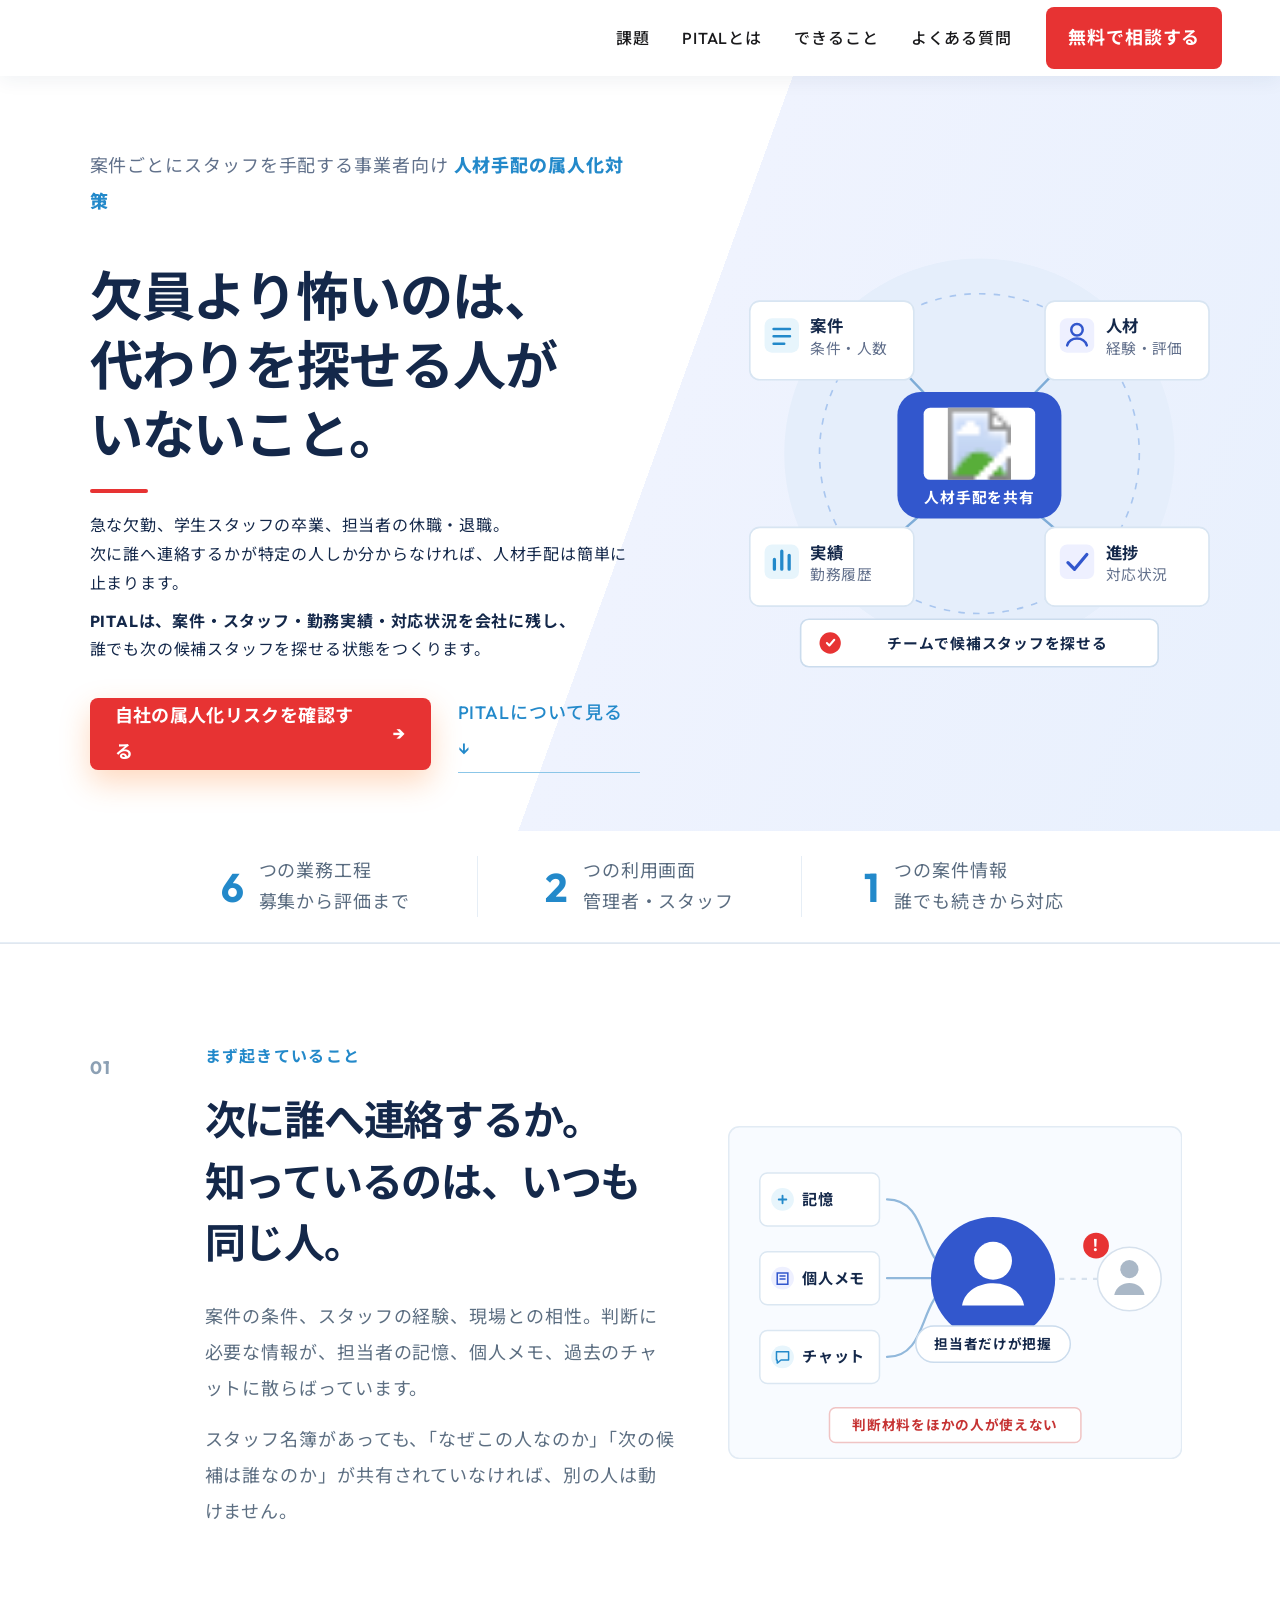
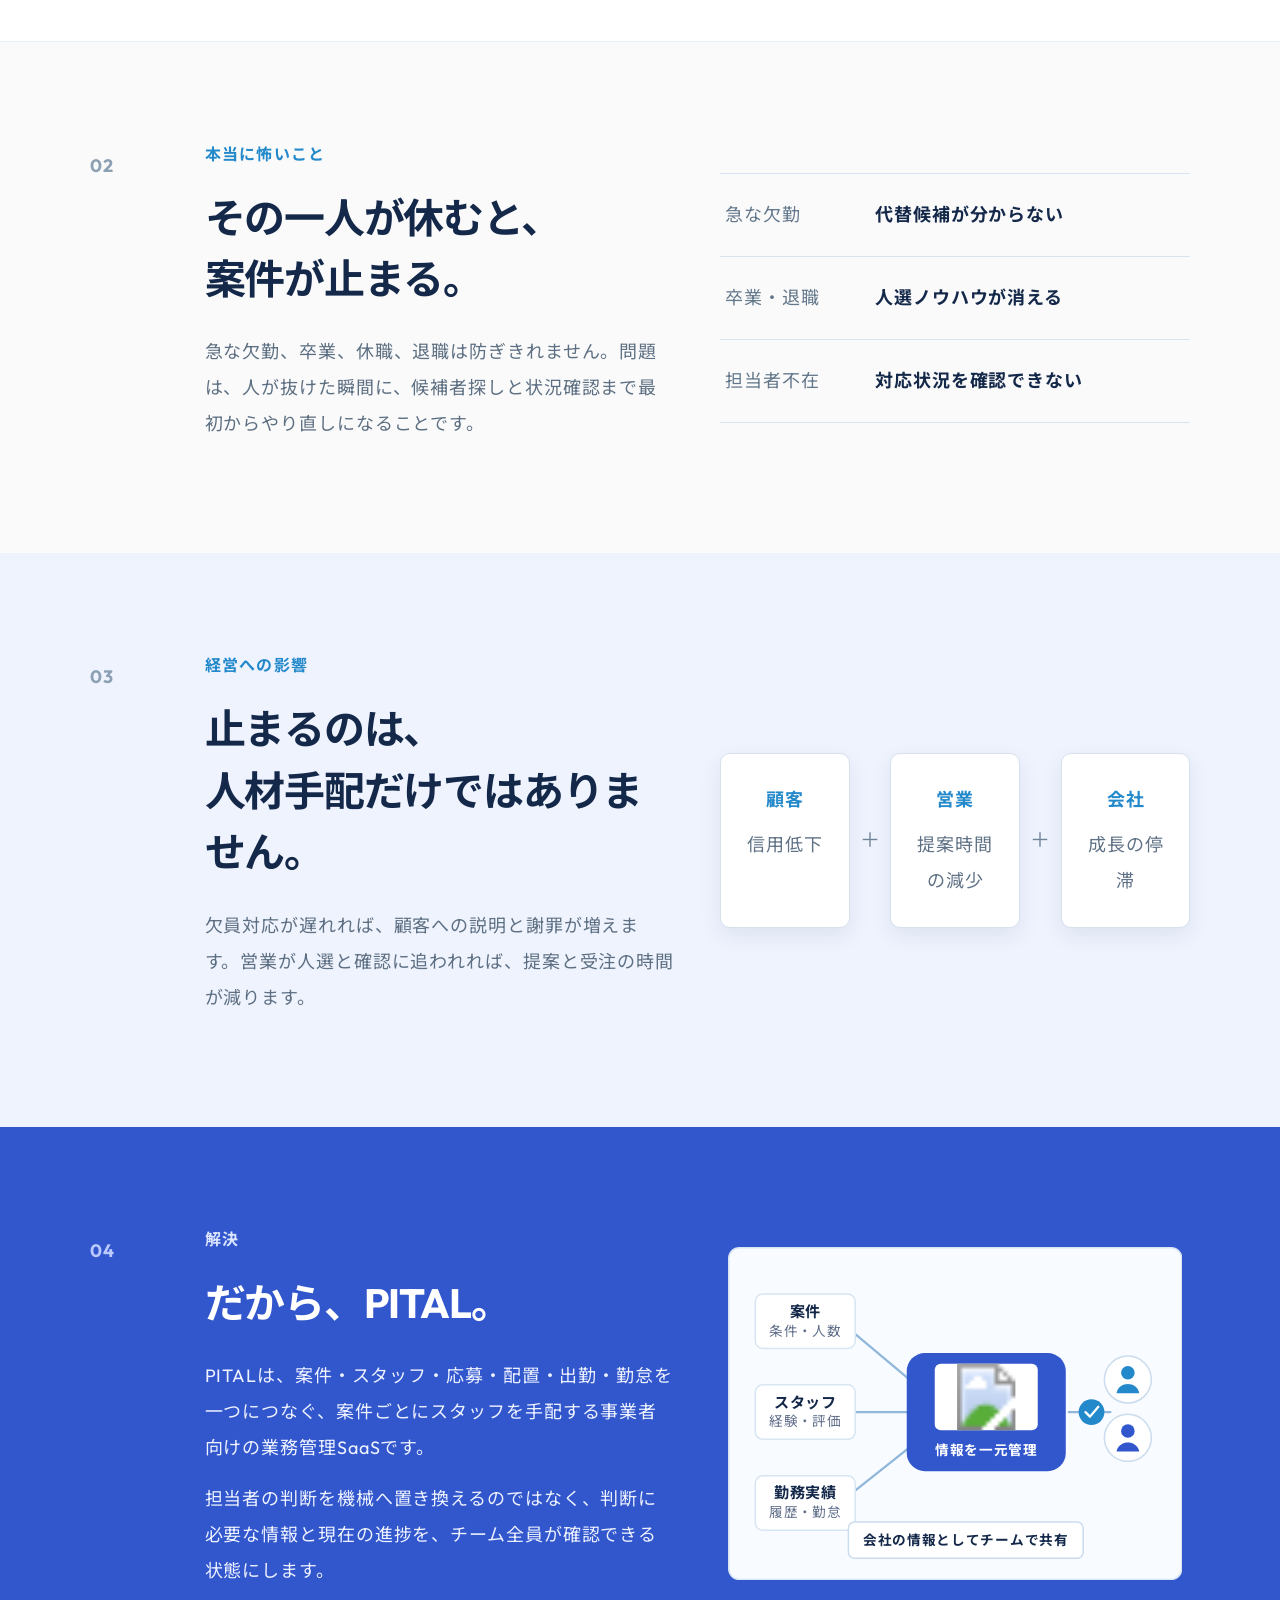
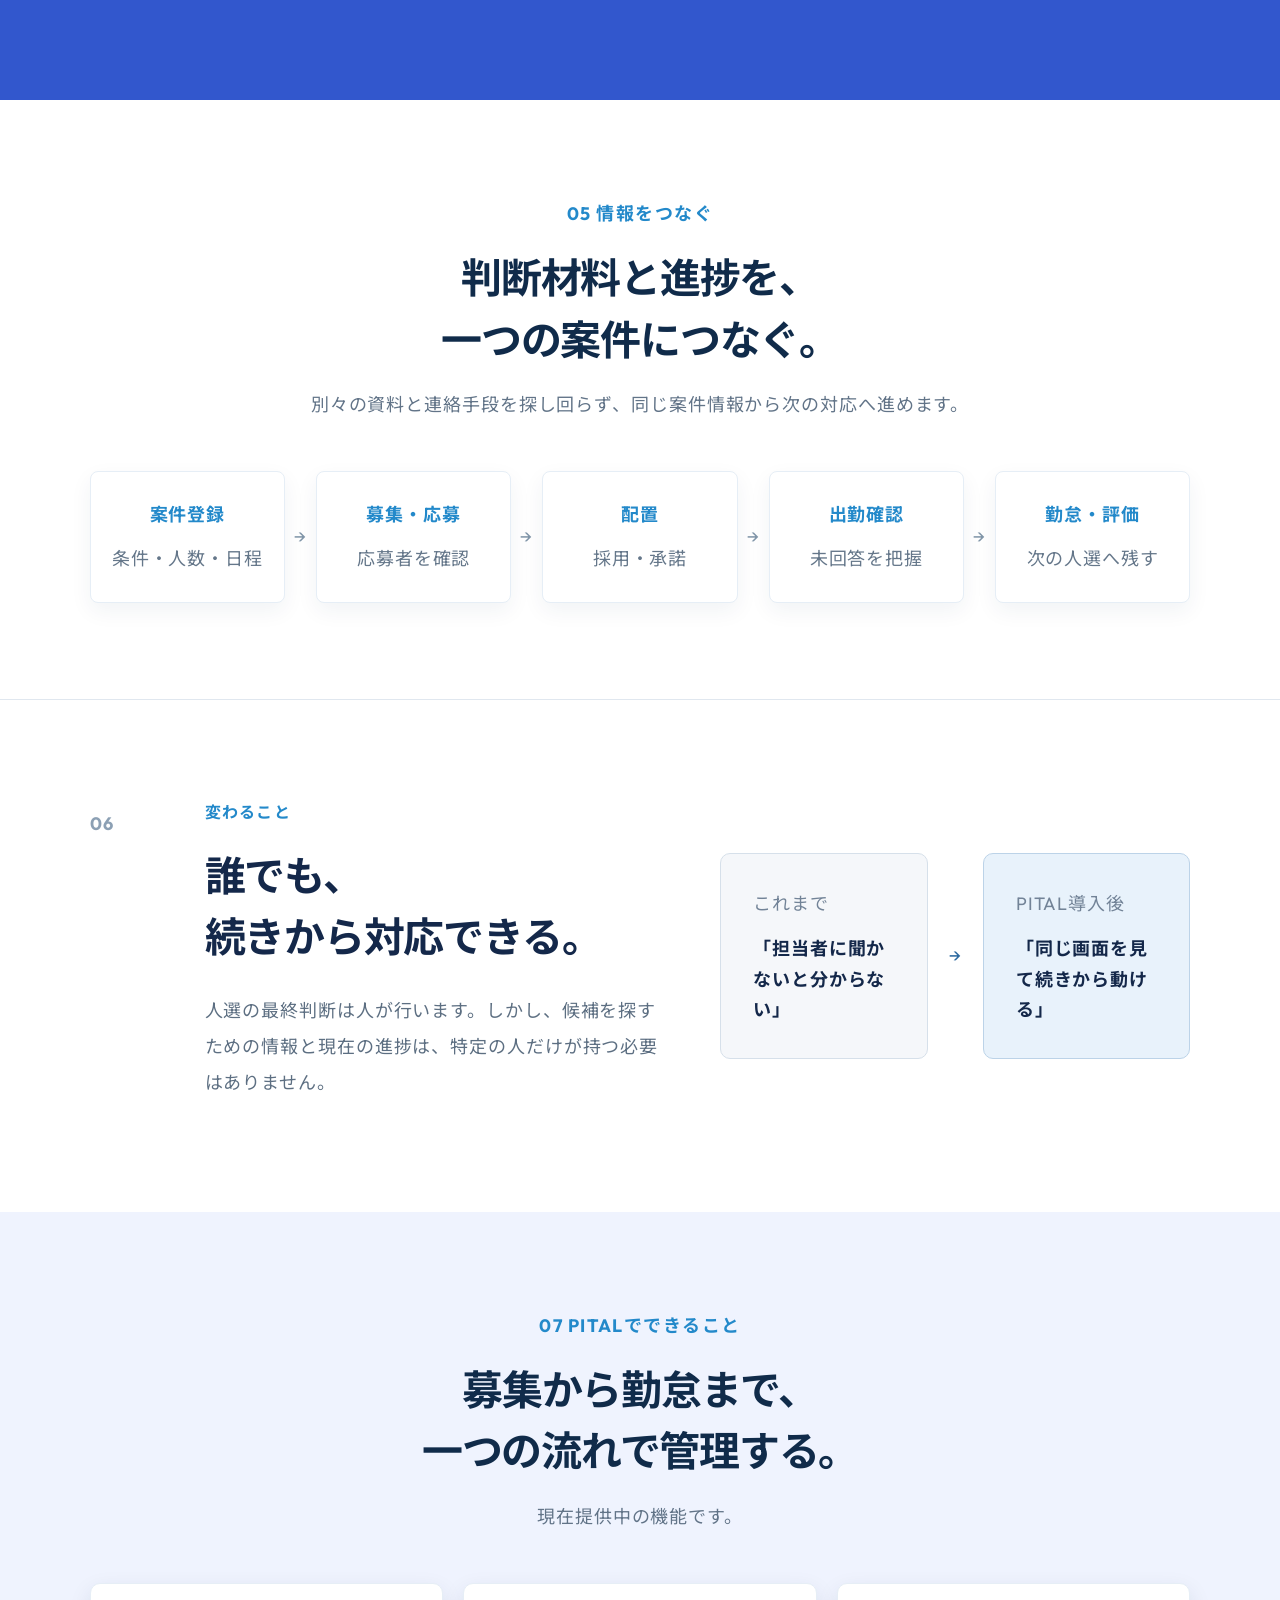
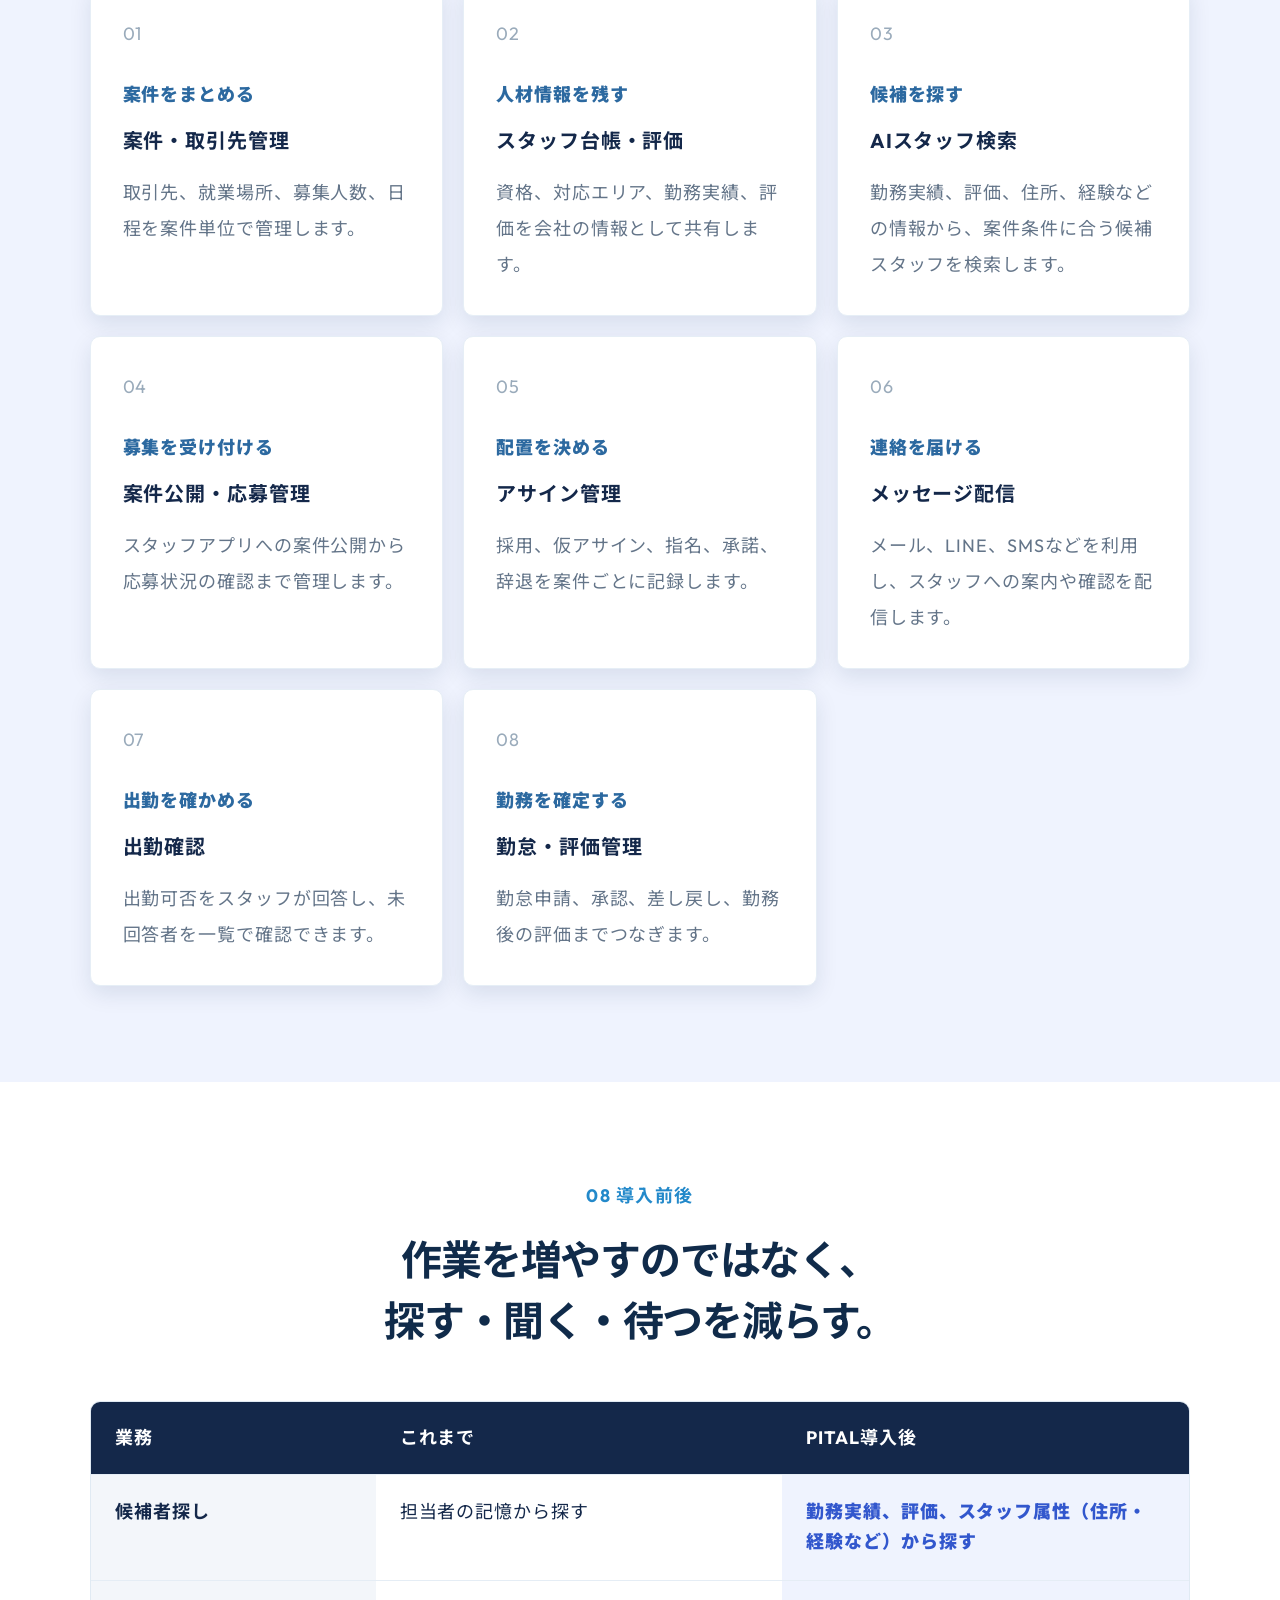
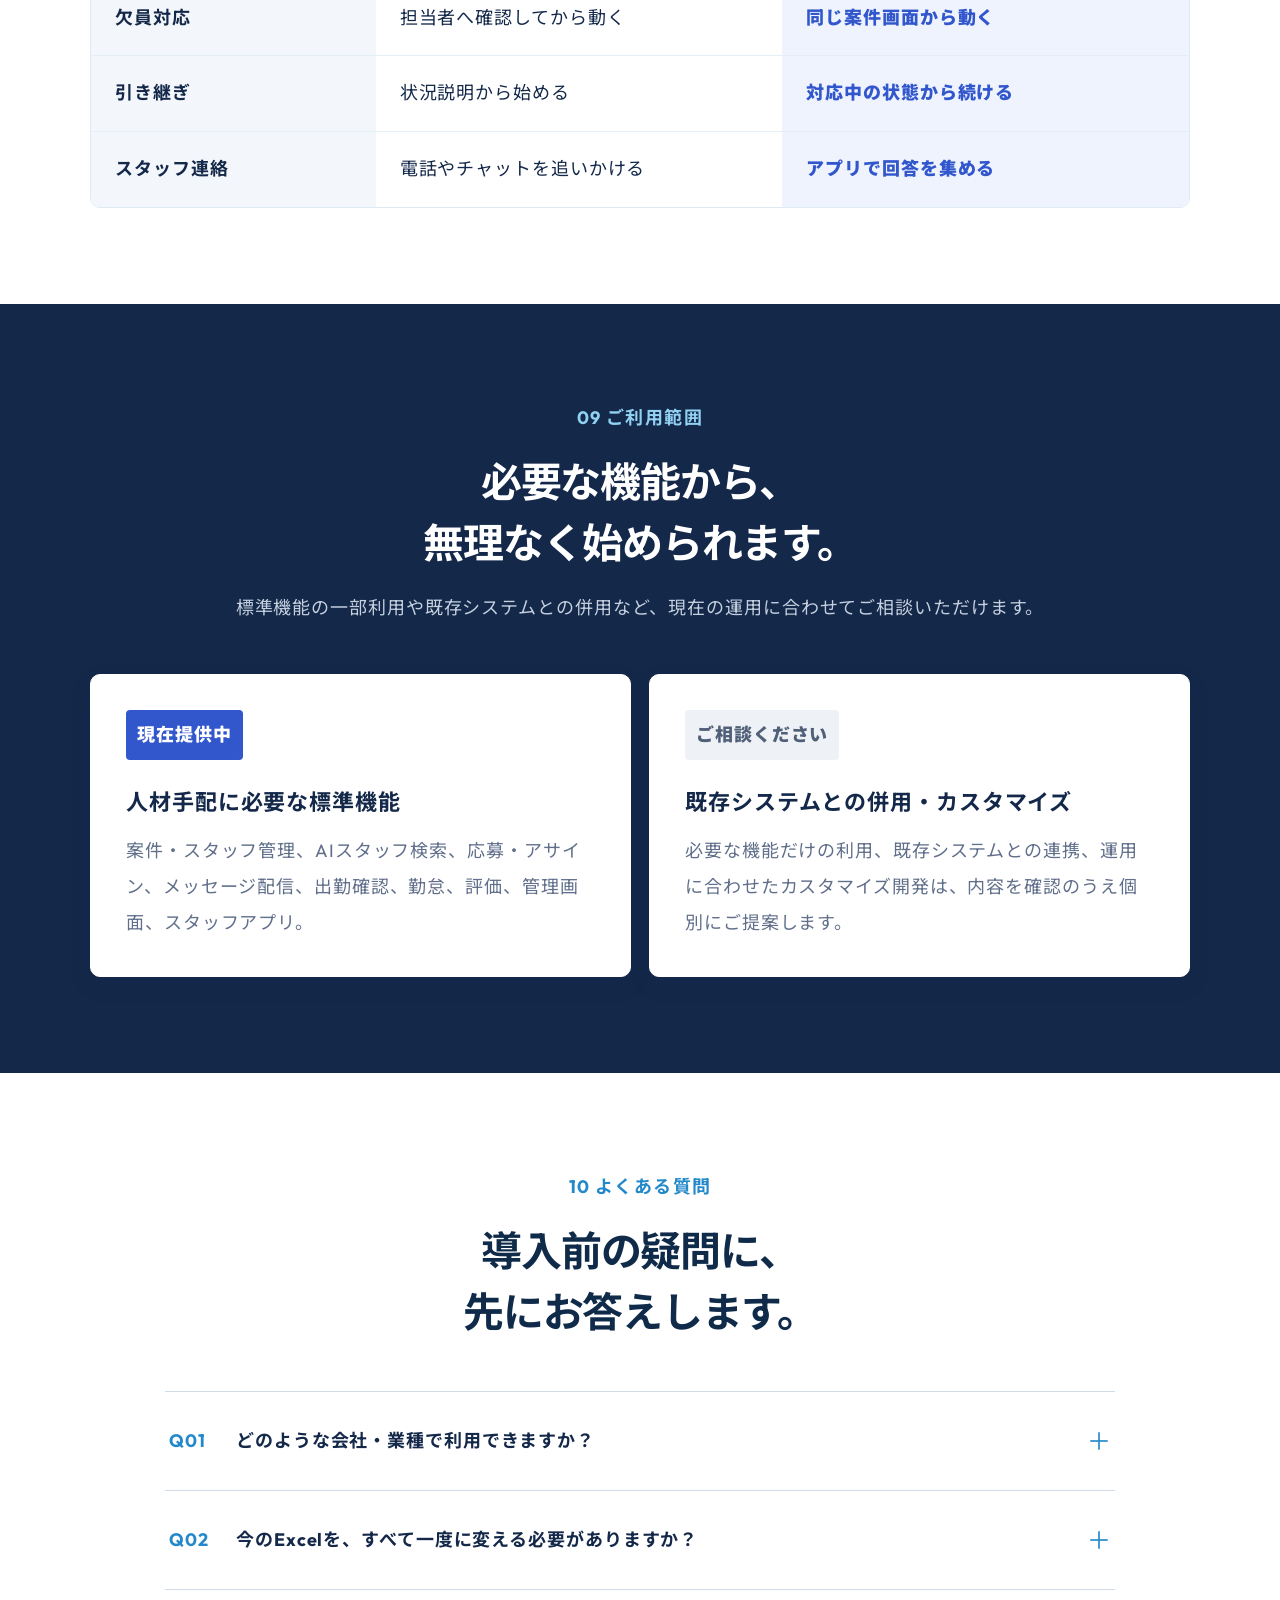
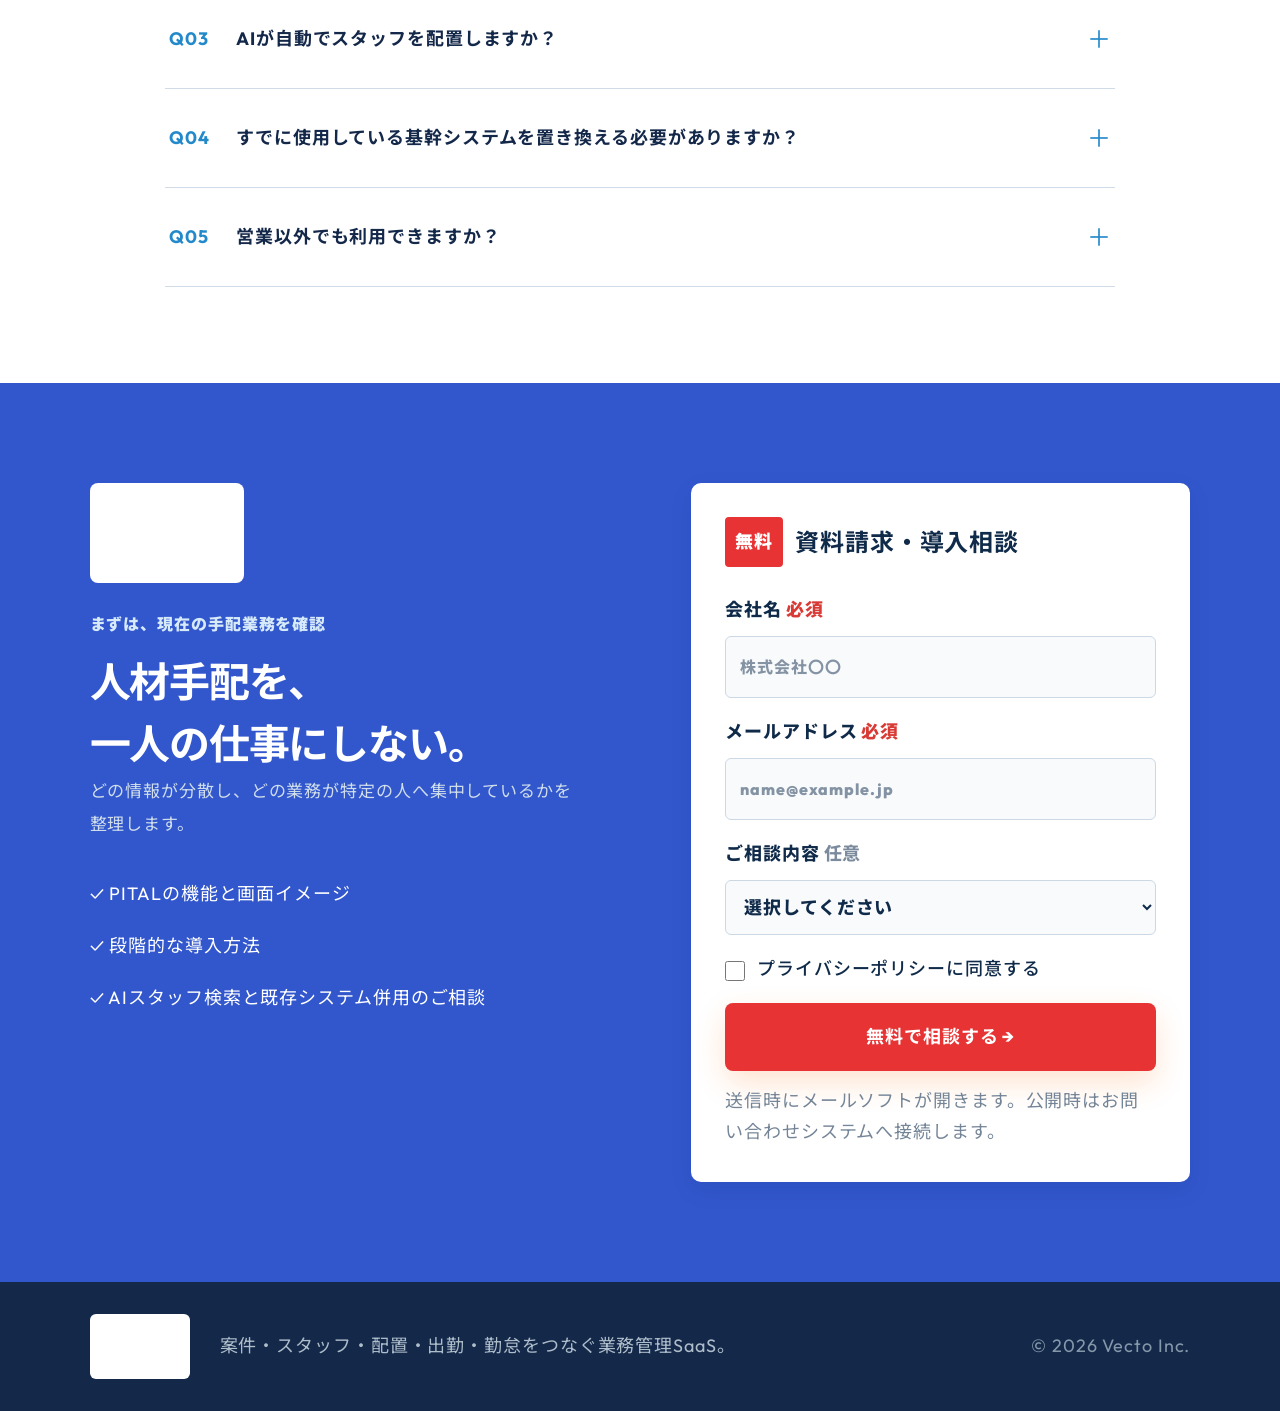
==== lp/static-deploy/index.html @ 959345ff "Regenerate clean static export and add Vercel/Pages-ready static bundle Export against the productio" ====
<!DOCTYPE html><html lang="ja"><head><meta charSet="utf-8"/><meta name="viewport" content="width=device-width, initial-scale=1"/><style>@import "https://fonts.googleapis.com/css2?family=Noto+Sans+JP:wght@400;500;700&family=Outfit:wght@400;500;600;700&display=swap";@layer properties{@supports (((-webkit-hyphens:none)) and (not (margin-trim:inline))) or ((-moz-orient:inline) and (not (color:rgb(from red r g b)))){*,:before,:after{--tw-rotate-x:initial;--tw-rotate-y:initial;--tw-rotate-z:initial;--tw-skew-x:initial;--tw-skew-y:initial;--tw-border-style:solid;--tw-outline-style:solid;--tw-blur:initial;--tw-brightness:initial;--tw-contrast:initial;--tw-grayscale:initial;--tw-hue-rotate:initial;--tw-invert:initial;--tw-opacity:initial;--tw-saturate:initial;--tw-sepia:initial;--tw-drop-shadow:initial;--tw-drop-shadow-color:initial;--tw-drop-shadow-alpha:100%;--tw-drop-shadow-size:initial;--tw-backdrop-blur:initial;--tw-backdrop-brightness:initial;--tw-backdrop-contrast:initial;--tw-backdrop-grayscale:initial;--tw-backdrop-hue-rotate:initial;--tw-backdrop-invert:initial;--tw-backdrop-opacity:initial;--tw-backdrop-saturate:initial;--tw-backdrop-sepia:initial}::backdrop{--tw-rotate-x:initial;--tw-rotate-y:initial;--tw-rotate-z:initial;--tw-skew-x:initial;--tw-skew-y:initial;--tw-border-style:solid;--tw-outline-style:solid;--tw-blur:initial;--tw-brightness:initial;--tw-contrast:initial;--tw-grayscale:initial;--tw-hue-rotate:initial;--tw-invert:initial;--tw-opacity:initial;--tw-saturate:initial;--tw-sepia:initial;--tw-drop-shadow:initial;--tw-drop-shadow-color:initial;--tw-drop-shadow-alpha:100%;--tw-drop-shadow-size:initial;--tw-backdrop-blur:initial;--tw-backdrop-brightness:initial;--tw-backdrop-contrast:initial;--tw-backdrop-grayscale:initial;--tw-backdrop-hue-rotate:initial;--tw-backdrop-invert:initial;--tw-backdrop-opacity:initial;--tw-backdrop-saturate:initial;--tw-backdrop-sepia:initial}}}@layer theme{:root,:host{--font-sans:ui-sans-serif, system-ui, sans-serif, "Apple Color Emoji", "Segoe UI Emoji", "Segoe UI Symbol", "Noto Color Emoji";--font-mono:ui-monospace, SFMono-Regular, Menlo, Monaco, Consolas, "Liberation Mono", "Courier New", monospace;--spacing:.25rem;--default-transition-duration:.15s;--default-transition-timing-function:cubic-bezier(.4, 0, .2, 1);--default-font-family:var(--font-sans);--default-mono-font-family:var(--font-mono)}}@layer base{*,:after,:before{box-sizing:border-box;border:0 solid;margin:0;padding:0}::backdrop{box-sizing:border-box;border:0 solid;margin:0;padding:0}::file-selector-button{box-sizing:border-box;border:0 solid;margin:0;padding:0}html,:host{-webkit-text-size-adjust:100%;tab-size:4;line-height:1.5;font-family:var(--default-font-family,ui-sans-serif, system-ui, sans-serif, "Apple Color Emoji", "Segoe UI Emoji", "Segoe UI Symbol", "Noto Color Emoji");font-feature-settings:var(--default-font-feature-settings,normal);font-variation-settings:var(--default-font-variation-settings,normal);-webkit-tap-highlight-color:transparent}hr{height:0;color:inherit;border-top-width:1px}abbr:where([title]){-webkit-text-decoration:underline dotted;text-decoration:underline dotted}h1,h2,h3,h4,h5,h6{font-size:inherit;font-weight:inherit}a{color:inherit;-webkit-text-decoration:inherit;-webkit-text-decoration:inherit;-webkit-text-decoration:inherit;-webkit-text-decoration:inherit;text-decoration:inherit}b,strong{font-weight:bolder}code,kbd,samp,pre{font-family:var(--default-mono-font-family,ui-monospace, SFMono-Regular, Menlo, Monaco, Consolas, "Liberation Mono", "Courier New", monospace);font-feature-settings:var(--default-mono-font-feature-settings,normal);font-variation-settings:var(--default-mono-font-variation-settings,normal);font-size:1em}small{font-size:80%}sub,sup{vertical-align:baseline;font-size:75%;line-height:0;position:relative}sub{bottom:-.25em}sup{top:-.5em}table{text-indent:0;border-color:inherit;border-collapse:collapse}:-moz-focusring{outline:auto}progress{vertical-align:baseline}summary{display:list-item}ol,ul,menu{list-style:none}img,svg,video,canvas,audio,iframe,embed,object{vertical-align:middle;display:block}img,video{max-width:100%;height:auto}button,input,select,optgroup,textarea{font:inherit;font-feature-settings:inherit;font-variation-settings:inherit;letter-spacing:inherit;color:inherit;opacity:1;background-color:#0000;border-radius:0}::file-selector-button{font:inherit;font-feature-settings:inherit;font-variation-settings:inherit;letter-spacing:inherit;color:inherit;opacity:1;background-color:#0000;border-radius:0}:where(select:is([multiple],[size])) optgroup{font-weight:bolder}:where(select:is([multiple],[size])) optgroup option{padding-inline-start:20px}::file-selector-button{margin-inline-end:4px}::placeholder{opacity:1}@supports (not ((-webkit-appearance:-apple-pay-button))) or (contain-intrinsic-size:1px){::placeholder{color:currentColor}@supports (color:color-mix(in lab, red, red)){::placeholder{color:color-mix(in oklab, currentcolor 50%, transparent)}}}textarea{resize:vertical}::-webkit-search-decoration{-webkit-appearance:none}::-webkit-date-and-time-value{min-height:1lh;text-align:inherit}::-webkit-datetime-edit{display:inline-flex}::-webkit-datetime-edit-fields-wrapper{padding:0}::-webkit-datetime-edit{padding-block:0}::-webkit-datetime-edit-year-field{padding-block:0}::-webkit-datetime-edit-month-field{padding-block:0}::-webkit-datetime-edit-day-field{padding-block:0}::-webkit-datetime-edit-hour-field{padding-block:0}::-webkit-datetime-edit-minute-field{padding-block:0}::-webkit-datetime-edit-second-field{padding-block:0}::-webkit-datetime-edit-millisecond-field{padding-block:0}::-webkit-datetime-edit-meridiem-field{padding-block:0}::-webkit-calendar-picker-indicator{line-height:1}:-moz-ui-invalid{box-shadow:none}button,input:where([type=button],[type=reset],[type=submit]){-webkit-appearance:button;appearance:button}::file-selector-button{-webkit-appearance:button;appearance:button}::-webkit-inner-spin-button{height:auto}::-webkit-outer-spin-button{height:auto}[hidden]:where(:not([hidden=until-found])){display:none!important}}@layer components;@layer utilities{.relative{position:relative}.start{inset-inline-start:var(--spacing)}.flex{display:flex}.hidden{display:none}.table{display:table}.border-collapse{border-collapse:collapse}.transform{transform:var(--tw-rotate-x,) var(--tw-rotate-y,) var(--tw-rotate-z,) var(--tw-skew-x,) var(--tw-skew-y,)}.resize{resize:both}.flex-wrap{flex-wrap:wrap}.border{border-style:var(--tw-border-style);border-width:1px}.underline{text-decoration-line:underline}.outline{outline-style:var(--tw-outline-style);outline-width:1px}.filter{filter:var(--tw-blur,) var(--tw-brightness,) var(--tw-contrast,) var(--tw-grayscale,) var(--tw-hue-rotate,) var(--tw-invert,) var(--tw-saturate,) var(--tw-sepia,) var(--tw-drop-shadow,)}.backdrop-filter{-webkit-backdrop-filter:var(--tw-backdrop-blur,) var(--tw-backdrop-brightness,) var(--tw-backdrop-contrast,) var(--tw-backdrop-grayscale,) var(--tw-backdrop-hue-rotate,) var(--tw-backdrop-invert,) var(--tw-backdrop-opacity,) var(--tw-backdrop-saturate,) var(--tw-backdrop-sepia,);backdrop-filter:var(--tw-backdrop-blur,) var(--tw-backdrop-brightness,) var(--tw-backdrop-contrast,) var(--tw-backdrop-grayscale,) var(--tw-backdrop-hue-rotate,) var(--tw-backdrop-invert,) var(--tw-backdrop-opacity,) var(--tw-backdrop-saturate,) var(--tw-backdrop-sepia,)}.transition{transition-property:color,background-color,border-color,outline-color,text-decoration-color,fill,stroke,--tw-gradient-from,--tw-gradient-via,--tw-gradient-to,opacity,box-shadow,transform,translate,scale,rotate,filter,-webkit-backdrop-filter,backdrop-filter,display,content-visibility,overlay,pointer-events;transition-timing-function:var(--tw-ease,var(--default-transition-timing-function));transition-duration:var(--tw-duration,var(--default-transition-duration))}}:root{--navy:#0d1d33;--navy2:#142b49;--mint:#c7aa70;--mint-l:#edf2f7;--coral:#214f78;--cream:#f7f9fc;--ink:#17263b;--muted:#647286;--line:#dce4ee}*{box-sizing:border-box}html{scroll-behavior:smooth}body{color:var(--ink);-webkit-font-smoothing:antialiased;background:#fbfcfe;margin:0;font-family:Yu Gothic UI,Hiragino Sans,Noto Sans JP,Arial,sans-serif}a{color:inherit;text-decoration:none}button{font:inherit}.site-header{-webkit-backdrop-filter:blur(14px);backdrop-filter:blur(14px);z-index:50;background:#fffffff0;border-bottom:1px solid #102a3814;justify-content:space-between;align-items:center;height:76px;padding:0 max(4.5vw,28px);display:flex;position:sticky;top:0}.brand{letter-spacing:.11em;color:var(--navy);align-items:center;gap:10px;font-size:25px;font-weight:900;display:flex}.brand-mark{align-items:flex-end;gap:3px;width:30px;height:30px;display:flex;transform:skew(-7deg)}.brand-mark i{background:var(--mint);border-radius:2px 5px 2px 2px;width:8px;display:block}.brand-mark i:first-child{height:16px}.brand-mark i:nth-child(2){height:24px}.brand-mark i:nth-child(3){background:var(--coral);height:30px}.site-header nav{gap:34px;margin-left:auto;margin-right:40px;font-size:16px;font-weight:700;display:flex}.site-header nav a{transition:all .2s}.site-header nav a:hover{color:#2b5e89}.header-cta{background:var(--navy);color:#fbfcfe;border-radius:8px;align-items:center;gap:18px;padding:13px 20px;font-size:16px;font-weight:800;display:flex}.hero{background:linear-gradient(120deg,#fbfcfe 0% 50%,#edf2f7 50%,#e6edf5 100%);grid-template-columns:47% 53%;min-height:700px;display:grid;overflow:hidden}.hero-copy{z-index:2;padding:105px 3vw 70px max(6.5vw,38px)}.eyebrow,.kicker{letter-spacing:.08em;color:#2b5e89;align-items:center;gap:9px;margin:0 0 21px;font-size:16px;font-weight:800;display:flex}.eyebrow span{background:var(--coral);width:22px;height:2px}.hero h1{letter-spacing:-.05em;color:var(--navy);margin:0;font-size:clamp(42px,4.2vw,68px);font-weight:900;line-height:1.28}.hero h1 em,.concept-copy h2 em{color:#2b5e89;white-space:nowrap;font-style:normal;position:relative}.hero h1 em:after{content:"";background:var(--coral);opacity:.75;clip-path:polygon(0 40%,100% 0,100% 70%,0 100%);border-radius:100%;height:7px;position:absolute;bottom:-5px;left:0;right:0;transform:rotate(-1deg)}.hero-lead{color:#617286;margin:30px 0;font-size:17px;line-height:2}.hero-actions{flex-wrap:wrap;gap:13px;display:flex}.button{border-radius:8px;justify-content:center;align-items:center;gap:22px;min-height:54px;padding:0 25px;font-size:16px;font-weight:800;transition:all .25s;display:inline-flex;box-shadow:0 8px 22px #102a3814}.button:hover{transform:translateY(-2px);box-shadow:0 12px 26px #102a3826}.button-primary{color:#fbfcfe;background:var(--coral)}.button-secondary{color:var(--navy);background:#fbfcfe;border:1px solid #dce4ee}.play{color:#2b5e89;font-size:16px}.trust-row{color:#768497;flex-wrap:wrap;gap:20px;margin-top:30px;font-size:16px;display:flex}.trust-row b{color:#2b5e89}.product-stage{min-width:0;position:relative}.orbit{border:1px solid #16a07829;border-radius:50%;position:absolute}.orbit-one{width:620px;height:620px;top:40px;right:-120px}.orbit-two{width:430px;height:430px;top:130px;right:-25px}.dashboard-card{background:#fbfcfe;border-radius:13px;width:78%;position:absolute;top:110px;left:2%;overflow:hidden;transform:rotate(-1deg);box-shadow:0 28px 65px #1d4b4c2e}.browser-bar{background:#eff3f2;align-items:center;gap:5px;height:30px;padding:0 11px;display:flex}.browser-bar span{background:#c1cecb;border-radius:50%;width:6px;height:6px}.browser-bar small{color:#9aa9a5;background:#fbfcfe;border-radius:3px;margin:auto;padding:3px 80px;font-size:16px}.app-frame{height:360px;display:flex}.mini-sidebar{background:#17263b;flex-direction:column;align-items:center;gap:18px;width:50px;padding:16px 0;display:flex}.mini-logo{color:#fbfcfe;margin-bottom:8px;font-size:16px;font-weight:900}.mini-sidebar i{background:#7c9298;border-radius:3px;width:16px;height:3px}.mini-sidebar i.active{background:var(--mint);border-radius:4px;width:16px;height:16px}.dash-main{background:#f7f1e8;flex:1;padding:25px}.dash-head{justify-content:space-between;display:flex}.dash-head small{color:#8b9b9e;font-size:16px;display:block}.dash-head strong{font-size:17px}.avatar{background:var(--navy);color:#fbfcfe;border-radius:50%;place-items:center;width:28px;height:28px;font-size:16px;display:grid}.stat-grid{grid-template-columns:repeat(3,1fr);gap:10px;margin-top:22px;display:grid}.stat-grid>div{background:#fbfcfe;border:1px solid #e2e8ef;border-radius:7px;padding:13px}.stat-grid small{color:#867972;font-size:16px;display:block}.stat-grid b{color:var(--navy);font-size:21px}.stat-grid span{color:#899;margin-left:3px;font-size:16px}.chart-card{background:#fbfcfe;border:1px solid #e2e8ef;border-radius:7px;margin-top:12px;padding:15px}.chart-title{justify-content:space-between;font-size:16px;display:flex}.chart-title small{color:#887b74}.bars{border-bottom:1px solid #dde6e3;align-items:flex-end;gap:15px;height:110px;margin-top:12px;padding:0 10px;display:flex}.bars i{background:linear-gradient(#c7aa70,#dfcda9);border-radius:4px 4px 0 0;flex:1}.bars i:nth-child(5),.bars i:nth-child(7){background:linear-gradient(#37698f,#a8bed0)}.phone-card{z-index:4;border:7px solid var(--navy);background:#fbfcfe;border-radius:29px;width:210px;height:430px;padding:13px 12px;position:absolute;top:150px;right:4%;overflow:hidden;transform:rotate(3deg);box-shadow:0 22px 42px #1a424340}.phone-top{justify-content:space-between;padding:0 4px;font-size:16px;display:flex}.phone-top i{background:var(--navy);border-radius:8px;width:35px;height:7px}.phone-brand{justify-content:space-between;align-items:center;margin:14px 2px 19px;font-size:16px;display:flex}.phone-brand span{color:var(--coral)}.phone-card>p{margin:0 0 9px;font-size:16px;font-weight:800}.job-card{background:#fbfcfe;border-radius:10px;overflow:hidden;box-shadow:0 5px 15px #153c3e17}.job-image{background:linear-gradient(155deg,#d4c3ae,#eef5ef);height:88px;position:relative;overflow:hidden}.job-image span{background:var(--coral);color:#fbfcfe;border-radius:3px;padding:3px 5px;font-size:16px;position:absolute;top:8px;left:8px}.job-image i{background:#5b4b45;border-radius:22px 22px 5px 5px;width:45px;height:70px;position:absolute;bottom:-10px}.job-image i:first-of-type{left:18px}.job-image i:nth-of-type(2){background:#f2a683;left:73px}.job-image i:nth-of-type(3){background:#75685f;right:10px}.job-info{padding:9px}.job-info small{color:#2b5e89;font-size:16px;font-weight:700}.job-info strong{margin:4px 0;font-size:16px;display:block}.job-info p{color:#8190a2;margin:0 0 5px;font-size:16px}.job-info b{color:var(--coral);font-size:16px}.job-mini{background:#fbfcfe;border-radius:8px;gap:7px;margin-top:8px;padding:8px;display:flex;box-shadow:0 3px 12px #153c3e0f}.job-mini>span{background:var(--mint-l);color:#2b5e89;place-items:center;width:27px;height:27px;font-size:16px;font-weight:700;display:grid}.job-mini strong,.job-mini small{font-size:16px;display:block}.job-mini small{color:#8a999b;margin-top:4px}.phone-nav{background:#fbfcfe;border-top:1px solid #edf0ef;justify-content:space-around;height:48px;padding-top:7px;font-size:16px;display:flex;position:absolute;bottom:0;left:0;right:0}.phone-nav span,.phone-nav b{text-align:center;color:#849699}.phone-nav b{color:#2b5e89}.phone-nav small{margin-top:2px;font-size:16px;display:block}.floating-note{z-index:6;background:#fbfcfe;border-radius:9px;align-items:center;gap:9px;padding:10px 13px;display:flex;position:absolute;box-shadow:0 12px 30px #1644422b}.floating-note>span{background:var(--mint-l);color:#2b5e89;border-radius:50%;place-items:center;width:27px;height:27px;font-size:16px;font-weight:900;display:grid}.floating-note small,.floating-note b{font-size:16px;display:block}.floating-note small{color:#88989b;margin-bottom:2px}.note-one{top:510px;left:0}.note-two{top:105px;right:2%}.note-two>span{width:38px;height:38px;color:var(--coral);background:#e8eef5}.audience-strip{background:var(--navy);color:#fbfcfe;justify-content:center;align-items:center;gap:45px;padding:20px 5%;font-size:16px;display:flex}.audience-strip p{color:#9fb5ba}.audience-strip div{align-items:center;gap:23px;font-weight:700;display:flex}.audience-strip i{color:#5b767d;font-style:normal}.section{padding:105px max(6.5vw,38px)}.section-label{letter-spacing:.19em;color:#93a6a8;margin-bottom:19px;font-size:16px;font-weight:900}.section-label.light{color:#a58e79}.section-heading h2,.staff-copy h2,.faq-section h2{letter-spacing:-.04em;color:var(--navy);margin:0;font-size:clamp(32px,3vw,46px);line-height:1.45}.section-heading.split-heading{justify-content:space-between;align-items:flex-end;margin-bottom:55px;display:flex}.split-heading>p{max-width:430px;color:var(--muted);font-size:16px;line-height:1.9}.pain-section{background:var(--cream)}.pain-grid{grid-template-columns:repeat(3,1fr);gap:18px;display:grid}.pain-grid article{background:#fbfcfe;border:1px solid #ebefed;border-radius:5px;padding:14px 25px 30px;position:relative}.pain-grid article>span{color:#cad4d2;font-size:16px;font-weight:800;position:absolute;top:16px;right:20px}.pain-visual{place-items:center;height:145px;margin-bottom:15px;display:grid;position:relative}.pain-visual i{background:#dce7e5;border-radius:5px;display:block;position:absolute}.pain-1 i:first-child{background:#d7eee8;width:110px;height:76px;transform:rotate(-5deg)}.pain-1 i:nth-child(2){border:2px solid var(--navy);background:#fbfcfe;width:110px;height:76px;transform:translate(20px,8px)}.pain-1 i:nth-child(3){background:var(--coral);width:55px;height:5px;transform:translate(8px,-12px)}.pain-1 i:nth-child(4){width:70px;height:5px;transform:translate(15px,8px)}.pain-2 i:first-child{background:var(--navy);width:115px;height:80px}.pain-2 i:nth-child(2),.pain-2 i:nth-child(3),.pain-2 i:nth-child(4){border:4px solid var(--mint);background:#fbfcfe;border-radius:50%;width:26px;height:26px}.pain-2 i:nth-child(2){transform:translate(-38px,-18px)}.pain-2 i:nth-child(3){border-color:var(--coral);transform:translateY(18px)}.pain-2 i:nth-child(4){border-color:#9fb2c3;transform:translate(38px,-12px)}.pain-3 i:first-child{background:0 0;border:15px solid #d9e5e3;border-radius:50%;width:95px;height:95px}.pain-3 i:nth-child(2){background:var(--coral);width:5px;height:35px;transform:translateY(-15px)}.pain-3 i:nth-child(3){background:var(--coral);width:30px;height:5px;transform:translate(13px)rotate(30deg)}.pain-3 i:nth-child(4){background:var(--coral);border-radius:50%;width:26px;height:26px;transform:translate(54px,-48px)}.pain-grid h3{margin:0 0 10px;font-size:20px}.pain-grid p{color:var(--muted);margin:0;font-size:16px;line-height:1.8}.solution-line{background:#f5ede2;border:1px solid #cfe5df;border-radius:5px;align-items:center;gap:30px;margin-top:25px;padding:19px 30px;display:flex}.solution-line span{color:#2b5e89;font-weight:900}.solution-line i{background:#cfbea1;flex:1;max-width:70px;height:1px}.solution-line strong{font-size:16px}.concept-section{background:var(--navy);color:#fbfcfe;grid-template-columns:43% 57%;align-items:center;min-height:680px;display:grid;overflow:hidden}.concept-copy{padding-right:5vw}.light-text{color:var(--mint)}.concept-copy h2{margin:0;font-size:clamp(34px,3.4vw,50px);line-height:1.4}.concept-copy p:not(.kicker){color:#b6c8cc;font-size:16px;line-height:2}.concept-copy>a{color:var(--mint);border-bottom:1px solid #75685f;align-items:center;gap:30px;margin-top:18px;padding-bottom:8px;font-weight:800;display:inline-flex}.flow-map{height:520px;position:relative}.flow-map:before{content:"";border:1px dashed #50657a;border-radius:50%;position:absolute;inset:60px 10px;transform:rotate(-8deg)}.flow-core{width:155px;height:155px;color:var(--navy);background:#fbfcfe;border-radius:50%;flex-direction:column;justify-content:center;align-items:center;display:flex;position:absolute;top:34%;left:42%;box-shadow:0 0 0 20px #c3a4670f,0 0 0 50px #c3a46708}.flow-core b{letter-spacing:.1em;font-size:20px}.flow-core small{color:#819396;margin-top:5px;font-size:16px}.flow-node{background:#1a4050;border:1px solid #415770;border-radius:9px;width:145px;padding:14px 17px;position:absolute;box-shadow:0 12px 26px #00000026}.flow-node span{color:var(--mint);font-size:16px}.flow-node b,.flow-node small{display:block}.flow-node b{margin:5px 0;font-size:16px}.flow-node small{color:#9cb2b7;font-size:16px}.node-a{top:13%;left:6%}.node-b{top:8%;right:2%}.node-c{bottom:13%;right:0}.node-d{bottom:1%;left:35%}.node-e{bottom:22%;left:2%}.feature-section{background:#fbfcfe}.centered{text-align:center;margin:0 auto 55px}.centered .kicker{justify-content:center}.centered>p:last-child{color:var(--muted);font-size:16px}.feature-grid{background:var(--line);border:1px solid var(--line);grid-template-columns:repeat(2,1fr);gap:1px;display:grid}.feature-grid article{background:#fbfcfe;grid-template-columns:60px 1fr 25px;align-items:start;gap:22px;min-height:160px;padding:33px;transition:all .2s;display:grid}.feature-grid article:hover{background:#f9fcfb}.feature-icon{border-radius:14px;place-items:center;width:56px;height:56px;font-size:18px;font-weight:900;display:grid}.feature-icon.mint{color:#2b5e89;background:#f1e7d8}.feature-icon.blue{color:#4c86a9;background:#e9f2f8}.feature-icon.coral{color:var(--coral);background:#e8eef5}.feature-icon.violet{color:#75a;background:#f1edfa}.feature-icon.yellow{color:#b68b25;background:#fff8df}.feature-icon.green{color:#588e49;background:#edf7e9}.feature-grid h3{margin:3px 0 8px;font-size:18px}.feature-grid p{color:var(--muted);margin:0;font-size:16px;line-height:1.8}.feature-grid article>a{color:#94aaa9}.staff-section{background:var(--cream);grid-template-columns:55% 45%;align-items:center;min-height:720px;display:grid}.staff-phone-wrap{background:#e8eef5;height:620px;position:relative;overflow:hidden}.staff-phone-wrap:before{content:"";border:1px solid #ddcbaa;border-radius:50%;width:480px;height:480px;position:absolute;top:10%;left:10%}.staff-phone{border:7px solid var(--navy);background:#fbfcfe;border-radius:28px;width:230px;height:470px;padding:28px 16px 16px;position:absolute;box-shadow:0 25px 48px #194b4633}.phone-a{top:90px;left:15%;transform:rotate(-5deg)}.phone-b{top:62px;left:48%;transform:rotate(5deg)}.phone-speaker{background:var(--navy);border-radius:8px;width:55px;height:7px;position:absolute;top:7px;left:50%;transform:translate(-50%)}.staff-phone>small{color:#2b5e89;font-weight:800}.staff-phone h3{font-size:16px}.confirm-card{background:#f5f8f7;border-radius:10px;margin-top:25px;padding:14px}.confirm-card span{color:var(--coral);font-size:16px;font-weight:800}.confirm-card b{margin:10px 0;font-size:16px;display:block}.confirm-card p{color:#718488;font-size:16px}.staff-phone button{background:var(--coral);color:#fbfcfe;border:0;border-radius:6px;width:100%;margin-top:14px;padding:10px;font-size:16px;font-weight:800}.phone-b label{color:#698087;margin:15px 0;font-size:16px;display:block}.phone-b label span{color:var(--navy);background:#f2f6f5;margin-top:5px;padding:12px;font-size:16px;font-weight:800;display:block}.phone-b button{background:var(--navy);margin-top:25px}.spark{color:var(--coral);font-size:35px;position:absolute}.spark-a{top:48px;left:11%}.spark-b{color:#2b5e89;bottom:50px;right:12%}.staff-copy{padding:80px 8vw 80px 5vw}.staff-copy>p:not(.kicker){color:var(--muted);font-size:16px;line-height:2}.staff-copy ul{margin-top:30px;padding:0;list-style:none}.staff-copy li{border-bottom:1px solid #dce5e2;padding:12px 0;font-size:16px;font-weight:700}.staff-copy li b{color:#2b5e89;margin-right:9px}.workflow-section{background:#fbfcfe}.workflow-grid{grid-template-columns:repeat(4,1fr);gap:20px;display:grid}.workflow-grid article{position:relative}.workflow-visual{background:#f1f7f5;border-radius:8px;place-items:center;height:155px;margin-bottom:22px;display:grid}.workflow-visual span{color:#2b5e89;background:#fbfcfe;border-radius:20px;place-items:center;width:70px;height:70px;font-size:26px;font-weight:900;display:grid;box-shadow:0 10px 25px #1647441a}.visual-2{background:#ebf0f5}.visual-2 span{color:var(--coral)}.visual-3{background:#eef1fa}.visual-3 span{color:#637a91}.visual-4{background:#fff8e4}.visual-4 span{color:#b58b26;font-size:16px}.workflow-grid small{color:#2b5e89;letter-spacing:.12em;font-size:16px;font-weight:900}.workflow-grid h3{margin:8px 0;font-size:18px}.workflow-grid p{color:var(--muted);font-size:16px;line-height:1.8}.step-arrow{color:#9bb0ac;z-index:2;font-style:normal;position:absolute;top:68px;right:-16px}.reasons-section{background:var(--navy);color:#fbfcfe}.light-heading h2{color:#fbfcfe}.reason-grid{background:#344961;grid-template-columns:repeat(3,1fr);gap:1px;display:grid}.reason-grid article{background:var(--navy);padding:40px 35px}.reason-grid b{color:var(--mint);font-size:16px}.reason-grid h3{margin:25px 0 14px;font-size:19px}.reason-grid p{color:#adc0c4;font-size:16px;line-height:1.9}.faq-section{background:var(--cream);grid-template-columns:35% 65%;gap:8vw;display:grid}.faq-section>div:first-child>p:not(.kicker){color:var(--muted);font-size:16px;line-height:1.8}.faq-section>div:first-child>a{color:#2b5e89;align-items:center;gap:28px;margin-top:20px;font-size:16px;font-weight:800;display:inline-flex}.faq-list details{border-bottom:1px solid #ccd9d7;padding:22px 0}.faq-list summary{cursor:pointer;grid-template-columns:35px 1fr 20px;align-items:center;gap:15px;font-size:16px;font-weight:800;list-style:none;display:grid}.faq-list summary::-webkit-details-marker{display:none}.faq-list summary span{color:#2b5e89;font-size:18px}.faq-list summary i{color:#829594;font-size:18px;font-style:normal}.faq-list details[open] summary i{transform:rotate(45deg)}.faq-list details p{color:var(--muted);margin:15px 0 0;padding-left:50px;font-size:16px;line-height:1.8}.cta-section{color:#fbfcfe;background:linear-gradient(120deg,#2a618d,#214f78);grid-template-columns:56% 44%;align-items:center;min-height:510px;padding:70px max(6.5vw,38px);display:grid;position:relative;overflow:hidden}.cta-orbit{border:1px solid #ffffff2e;border-radius:50%;width:620px;height:620px;position:absolute;top:-60px;right:-120px}.white-mark i{background:#fbfcfe}.white-mark i:nth-child(3){background:var(--navy)}.cta-copy>p:first-of-type{margin:20px 0;font-size:16px;font-weight:800}.cta-copy h2{margin:0;font-size:clamp(31px,3.3vw,48px);line-height:1.45}.cta-copy>p:last-of-type{opacity:.85;font-size:16px}.button-white{color:var(--coral);background:#fbfcfe}.button-outline-white{color:#fbfcfe;box-shadow:none;border:1px solid #ffffffa6}.cta-mini-ui{height:350px;position:relative}.cta-panel{color:var(--navy);background:#fbfcfe;border-radius:11px;position:absolute;box-shadow:0 25px 50px #7e241733}.panel-one{width:300px;height:170px;padding:24px;top:60px;right:5%}.panel-one small,.panel-one strong{display:block}.panel-one small{color:#8a999c;font-size:16px}.panel-one strong{margin-top:10px;font-size:23px}.panel-one div{border-bottom:1px solid #dde5ee;align-items:flex-end;gap:10px;height:70px;display:flex}.panel-one i{background:var(--mint);border-radius:3px 3px 0 0;flex:1;height:45%}.panel-one i:nth-child(2){height:72%}.panel-one i:nth-child(3){background:var(--coral);height:58%}.panel-one i:nth-child(4){height:90%}.panel-two{align-items:center;gap:10px;padding:14px 19px;display:flex;bottom:45px;left:4%}.panel-two>span{background:var(--mint-l);color:#2b5e89;border-radius:50%;place-items:center;width:30px;height:30px;font-weight:900;display:grid}.panel-two small,.panel-two strong{font-size:16px;display:block}.panel-two small{color:#8a999c}.panel-three{align-items:center;gap:11px;padding:14px 20px;display:flex;bottom:10px;right:2%;transform:rotate(3deg)}.panel-three span{color:var(--coral);font-size:18px;font-weight:900}.panel-three p{margin:0;font-size:16px;font-weight:800}footer{color:#fbfcfe;background:#09182b;padding:70px max(6.5vw,38px) 25px}.footer-main{grid-template-columns:2fr repeat(3,1fr);gap:70px;display:grid}.footer-brand{color:#fbfcfe}.footer-main>div:first-child p{color:#8da5aa;font-size:16px;line-height:1.9}.footer-main>div:not(:first-child){flex-direction:column;gap:14px;display:flex}.footer-main b{margin-bottom:6px;font-size:16px}.footer-main a:not(.brand){color:#91a8ad;font-size:16px}.footer-bottom{color:#8190a2;border-top:1px solid #2a3b52;justify-content:space-between;margin-top:55px;padding-top:22px;font-size:16px;display:flex}.footer-bottom i{margin-left:8px;font-style:normal}@media (max-width:1050px){.site-header nav{display:none}.hero{background:linear-gradient(#fbfcfe 0 48%,#e8eef5 48%);grid-template-columns:1fr;min-height:1160px}.hero-copy{text-align:center;padding-right:max(6.5vw,38px)}.eyebrow,.hero-actions,.trust-row{justify-content:center}.product-stage{min-height:590px}.dashboard-card{width:75%;top:50px;left:8%}.phone-card{top:105px;right:9%}.note-one{top:450px;left:6%}.concept-section{grid-template-columns:1fr}.concept-copy{padding-bottom:40px}.flow-map{width:100%;max-width:650px;margin:auto}.staff-section{grid-template-columns:1fr}.staff-phone-wrap{order:2}.staff-copy{padding:80px max(8vw,40px)}.workflow-grid{grid-template-columns:repeat(2,1fr)}.step-arrow{display:none}.faq-section,.cta-section{grid-template-columns:1fr}.cta-mini-ui{display:none}}@media (max-width:720px){.site-header{height:66px;padding:0 20px}.brand{font-size:20px}.brand-mark{transform:scale(.8)skew(-7deg)}.header-cta{padding:11px 14px;font-size:16px}.hero{min-height:1010px}.hero-copy{padding:70px 20px 35px}.hero h1{font-size:39px}.hero-lead{font-size:16px}.desktop-only{display:none}.button{width:100%}.product-stage{min-height:510px}.dashboard-card{width:87%;top:30px;left:4%}.app-frame{height:280px}.dash-main{padding:14px}.stat-grid>div{padding:8px}.stat-grid b{font-size:17px}.chart-card{padding:10px}.bars{gap:8px;height:70px}.phone-card{border-width:5px;width:150px;height:315px;padding:9px;top:145px;right:3%}.job-image{height:55px}.job-mini{display:none}.phone-nav{height:38px}.floating-note{transform:scale(.82)}.note-one{top:390px;left:0}.note-two{top:90px;right:0}.audience-strip{display:none}.section{padding:75px 20px}.section-heading.split-heading{display:block}.split-heading>p{margin-top:25px}.section-heading h2,.staff-copy h2,.faq-section h2{font-size:30px}.pain-grid,.feature-grid,.reason-grid{grid-template-columns:1fr}.solution-line{flex-direction:column;align-items:flex-start;gap:10px;padding:17px}.solution-line i{display:none}.concept-section{padding-left:20px;padding-right:20px}.flow-map{height:520px;transform:scale(.9)}.flow-core{top:35%;left:31%}.node-a{left:0}.node-b,.node-c{right:0}.node-d{left:28%}.node-e{left:0}.feature-grid article{grid-template-columns:52px 1fr 18px;padding:25px 18px}.feature-icon{width:48px;height:48px}.staff-phone-wrap{height:510px}.staff-phone{width:180px;height:390px}.phone-a{top:70px;left:5%}.phone-b{top:50px;left:45%}.staff-copy{padding:70px 20px}.workflow-grid{grid-template-columns:1fr}.workflow-visual{height:125px}.faq-section{gap:25px}.faq-list summary{font-size:16px}.cta-section{padding:65px 20px}.cta-copy h2{font-size:30px}.footer-main{grid-template-columns:1fr 1fr;gap:40px 25px}.footer-main>div:first-child{grid-column:1/-1}}@media (max-width:430px){.hero h1{font-size:34px}.trust-row{gap:9px}.phone-card{right:1%}.staff-phone{width:165px;height:370px}.phone-a{left:1%}.phone-b{left:46%}.flow-map{transform-origin:50%;transform:scale(.82)}.footer-main{grid-template-columns:1fr}.footer-main>div:first-child{grid-column:auto}}@media (prefers-reduced-motion:reduce){html{scroll-behavior:auto}.button{transition:none}}.hero h1{font-size:clamp(39px,3.75vw,61px)}.task-card{background:#fbfcfe;border:1px solid #e4ebe9;border-radius:7px;margin-top:13px;padding:12px}.task-head{border-bottom:1px solid #e8eef5;justify-content:space-between;align-items:center;padding-bottom:8px;font-size:16px;display:flex}.task-head small{color:#8c9b9e}.task-row{border-bottom:1px solid #f1f4f3;grid-template-columns:7px 1fr auto;align-items:center;gap:8px;padding:8px 2px;display:grid}.task-row:last-child{border:0}.task-row>i{border-radius:50%;width:6px;height:6px}.task-red{background:var(--coral)}.task-yellow{background:#e5b94e}.task-green{background:#2b5e89}.task-row span b,.task-row span small{font-size:16px;display:block}.task-row span small{color:#8a999c;margin-top:2px}.task-row em{color:#2b5e89;font-size:16px;font-style:normal;font-weight:800}.standard-section{background:#fbfcfe}.standard-section .centered{max-width:900px}.standard-grid{grid-template-columns:repeat(3,1fr);gap:18px;display:grid}.standard-grid article{background:#fbfcfe;border:1px solid #dce7e4;border-radius:10px;padding:32px;position:relative;box-shadow:0 15px 38px #17433f0f}.standard-grid article>span{color:#bdccca;font-size:16px;font-weight:900;position:absolute;top:20px;right:24px}.standard-grid h3{margin:22px 0 11px;font-size:21px}.standard-grid p{color:var(--muted);font-size:16px;line-height:1.85}.standard-grid small{color:#2b5e89;border-top:1px solid #e3ebe9;margin-top:20px;padding-top:15px;font-size:16px;font-weight:800;line-height:1.7;display:block}.standard-icon{align-items:center;height:82px;display:flex;position:relative}.standard-icon i{display:block;position:absolute}.icon-route i{border:4px solid var(--mint);z-index:2;background:#fbfcfe;border-radius:50%;width:22px;height:22px}.icon-route i:first-child{left:0}.icon-route i:nth-child(2){border-color:var(--coral);left:52px}.icon-route i:nth-child(3){border-color:#8298aa;left:104px}.icon-route:after{content:"";border-top:2px dashed #aebebb;width:88px;position:absolute;left:20px}.icon-next i{background:var(--navy);border-radius:8px;width:74px;height:54px;box-shadow:18px 12px #eee2d3}.icon-next b{color:#fbfcfe;z-index:2;font-size:16px;position:absolute;left:12px}.icon-data i{background:#e8eef5;border:3px solid #fbfcfe;border-radius:50%;width:35px;height:35px;box-shadow:0 3px 10px #0000001a}.icon-data i:first-child{background:#e8eef5;left:0}.icon-data i:nth-child(2){background:#e6edf4;left:28px}.icon-data i:nth-child(3){background:#e9edfa;left:56px}.icon-data:after{content:"評価・履歴";background:var(--navy);color:#fbfcfe;border-radius:9px;padding:5px 15px;font-size:16px;font-weight:800;position:absolute;bottom:1px;left:13px}.problem-section{background:#fbfcfe;grid-template-columns:1fr 90px 1fr;padding-top:0;display:grid}.problem-before,.problem-after{border-radius:10px;padding:50px}.problem-before{background:#f2f4f3}.problem-after{background:var(--mint-l);border:1px solid #c9ede2}.problem-before>small,.problem-after>small{letter-spacing:.15em;font-size:16px;font-weight:900}.problem-before>small{color:#8fa09f}.problem-after>small{color:#2b5e89}.problem-before h2,.problem-after h2{margin:18px 0 28px;font-size:clamp(26px,2.6vw,40px);line-height:1.5}.problem-before ul,.problem-after ul{margin:0;padding:0;list-style:none}.problem-before li,.problem-after li{border-bottom:1px solid #102a381a;padding:11px 0;font-size:16px;font-weight:700}.problem-before li span,.problem-after li span{border-radius:50%;place-items:center;width:21px;height:21px;margin-right:8px;display:inline-grid}.problem-before li span{color:#8b9999;background:#e2e6e5}.problem-after li span{color:#2b5e89;background:#fbfcfe}.problem-arrow{color:#2b5e89;flex-direction:column;justify-content:center;align-items:center;display:flex}.problem-arrow span{font-size:35px}.problem-arrow small{writing-mode:vertical-rl;margin-top:8px;font-size:16px;font-weight:900}.product-proof{background:var(--navy);color:#fbfcfe}.proof-heading h2{color:#fbfcfe}.proof-heading>p{color:#b8c5d2}.proof-window{background:#f5f7f6;border-radius:13px;grid-template-columns:155px 1fr;display:grid;overflow:hidden;box-shadow:0 25px 60px #0000003d}.proof-window>aside{background:#09182b;flex-direction:column;gap:9px;padding:28px 17px;display:flex}.proof-window>aside b{letter-spacing:.13em;margin:0 10px 24px;font-size:17px}.proof-window>aside span{color:#8fa8ae;border-radius:6px;padding:11px;font-size:16px}.proof-window>aside .selected{color:#fbfcfe;background:#183d49}.proof-main{color:var(--ink);padding:28px 32px}.proof-title{justify-content:space-between;align-items:center;display:flex}.proof-title small{color:#829396;font-size:16px}.proof-title h3{margin:4px 0;font-size:23px}.proof-title button{background:var(--coral);color:#fbfcfe;border:0;border-radius:6px;padding:10px 15px;font-size:16px;font-weight:800}.proof-counters{grid-template-columns:repeat(4,1fr);gap:10px;margin:20px 0;display:grid}.proof-counters>div{background:#fbfcfe;border:1px solid #e0e8e6;border-radius:8px;padding:13px}.proof-counters span{color:#6f8287;font-size:16px;display:block}.proof-counters b{font-size:24px}.proof-counters b small{margin-left:3px;font-size:16px}.proof-counters em{color:#2b5e89;font-size:16px;font-style:normal;display:block}.proof-counters em.alert{color:var(--coral)}.proof-list{background:#fbfcfe;border:1px solid #e0e8e6;border-radius:8px;padding:13px}.proof-list-head{justify-content:space-between;display:flex;border:0!important;padding:2px 4px 10px!important}.proof-list-head b,.proof-list-head span{font-size:16px}.proof-list-head span{color:#2b5e89}.proof-list>div:not(.proof-list-head){border-top:1px solid #e8eef5;grid-template-columns:8px 1fr auto;align-items:center;gap:10px;padding:10px 4px;display:grid}.proof-list i{border-radius:50%;width:7px;height:7px}.red-dot{background:var(--coral)}.orange-dot{background:#e6b957}.green-dot{background:#2b5e89}.proof-list span b,.proof-list span small{font-size:16px;display:block}.proof-list span small{color:#819295;margin-top:2px}.proof-list em{color:#2b5e89;font-size:16px;font-style:normal;font-weight:800}.proof-points{border-top:1px solid #3f5e78;grid-template-columns:repeat(3,1fr);margin-top:38px;padding-top:28px;display:grid}.proof-points>div{gap:15px;padding-right:25px;display:flex}.proof-points>div+div{border-left:1px solid #3f5e78;padding-left:25px}.proof-points b{color:var(--mint);font-size:16px}.proof-points strong,.proof-points small{display:block}.proof-points strong{font-size:16px}.proof-points small{color:#b8c5d2;margin-top:6px;font-size:16px;line-height:1.6}.usecase-section{background:var(--cream);grid-template-columns:48% 52%;min-height:650px;display:grid}.usecase-copy{padding:100px 6vw 90px max(6.5vw,38px)}.usecase-copy h2{margin:0;font-size:clamp(31px,3vw,44px);line-height:1.5}.usecase-copy>p:not(.kicker){color:var(--muted);font-size:16px;line-height:1.9}.usecase-tags{flex-wrap:wrap;gap:9px;margin-top:28px;display:flex}.usecase-tags span{color:#2b5e89;background:#fbfcfe;border:1px solid #d6e3df;border-radius:20px;padding:9px 15px;font-size:16px;font-weight:800}.usecase-visual{background:#efe4d5;padding:90px 8%;position:relative}.calendar{background:#fbfcfe;border-radius:13px;padding:25px;transform:rotate(2deg);box-shadow:0 25px 55px #1c504824}.calendar>div:first-child{justify-content:space-between;display:flex}.calendar>div:first-child b{font-size:23px}.calendar>div:first-child span{color:#849697;font-size:16px}.week,.days{grid-template-columns:repeat(7,1fr);display:grid}.week{margin-top:18px}.week small{text-align:center;color:#829394;font-size:16px}.days i{border-top:1px solid #edf1ef;height:52px;padding:7px;font-size:16px;font-style:normal;position:relative}.days i.has-job{background:#f5ede2}.days em{background:var(--mint);color:var(--navy);border-radius:2px;margin-top:3px;padding:3px;font-size:16px;font-style:normal;display:block}.days i:nth-child(12) em{background:#dbe6ef}.days i:nth-child(17) em{background:#e6eafb}.calendar-note{background:#fbfcfe;border-radius:9px;align-items:center;gap:13px;padding:15px 18px;display:flex;position:absolute;bottom:65px;right:5%;box-shadow:0 15px 35px #17454026}.calendar-note>span{background:var(--coral);color:#fbfcfe;border-radius:50%;place-items:center;width:35px;height:35px;font-weight:900;display:grid}.calendar-note small,.calendar-note b{font-size:16px;display:block}.calendar-note small{color:#879899;margin-bottom:4px}.trust-section{background:var(--navy);color:#fbfcfe}.trust-grid{background:#3f5e78;grid-template-columns:repeat(4,1fr);gap:1px;display:grid}.trust-grid article{background:var(--navy);padding:33px 28px}.trust-grid article>span{width:48px;height:48px;color:var(--mint);border:1px solid #50657a;border-radius:50%;place-items:center;font-weight:900;display:grid}.trust-grid h3{margin:23px 0 11px;font-size:16px}.trust-grid p{color:#b8c5d2;font-size:16px;line-height:1.8}.pricing-section{background:#fbfcfe}.price-grid{grid-template-columns:repeat(3,1fr);align-items:stretch;gap:16px;display:grid}.price-grid article{border:1px solid #d9e4e1;border-radius:11px;padding:30px;position:relative}.price-grid article>span{color:#2b5e89;letter-spacing:.13em;font-size:16px;font-weight:900}.price-grid h3{margin:10px 0 4px;font-size:23px}.price-grid article>p{color:var(--muted);font-size:16px}.price{align-items:baseline;gap:4px;margin:28px 0 22px;display:flex}.price b{letter-spacing:-.04em;font-size:38px}.price small{color:#708489;font-size:16px}.price em{font-size:16px;font-style:normal;font-weight:800}.price-grid ul{border-top:1px solid #e1e7ef;min-height:170px;margin:0;padding:20px 0;list-style:none}.price-grid li{padding:8px 0;font-size:16px}.price-grid article>a{text-align:center;border:1px solid var(--navy);border-radius:6px;padding:13px;font-size:16px;font-weight:800;display:block}.price-grid .recommended{border:2px solid var(--coral);box-shadow:0 18px 42px #ff735f1f}.recommended>a{background:var(--coral);color:#fbfcfe;border-color:var(--coral)!important}.recommend-label{background:var(--coral);color:#fbfcfe;border-radius:15px;padding:6px 14px;font-size:16px;font-weight:900;position:absolute;top:-12px;right:20px}.price-note{color:#718388;text-align:center;margin-top:18px;font-size:16px;line-height:1.7}.contact-section{color:#fbfcfe;background:linear-gradient(135deg,#2a618d,#163e65);grid-template-columns:48% 52%;gap:7vw;padding:85px max(6.5vw,38px);display:grid}.contact-copy .contact-kicker{margin-top:25px;font-size:16px;font-weight:800}.contact-copy h2{margin:13px 0;font-size:clamp(34px,3.4vw,50px);line-height:1.45}.contact-copy>p:not(.contact-kicker){opacity:.9;font-size:16px;line-height:1.9}.contact-copy ul{margin:25px 0;padding:0;list-style:none}.contact-copy li{padding:6px 0;font-size:16px}.contact-form{color:var(--ink);background:#fbfcfe;border-radius:13px;padding:32px;box-shadow:0 25px 55px #75221733}.form-heading{align-items:center;gap:13px;margin-bottom:24px;display:flex}.form-heading>span{background:var(--mint-l);color:#2b5e89;border-radius:50%;place-items:center;width:46px;height:46px;font-size:16px;font-weight:900;display:grid}.form-heading small,.form-heading h3{margin:0;display:block}.form-heading small{color:#7d9092;font-size:16px}.form-heading h3{margin-top:3px;font-size:20px}.contact-form label{margin-top:15px;font-size:16px;font-weight:800;display:block}.contact-form label b{color:var(--coral);margin-left:5px;font-size:16px}.contact-form label>span{color:#8b9b9c;margin-left:5px;font-size:16px}.contact-form input:not([type=checkbox]),.contact-form select{width:100%;color:var(--ink);font:inherit;background:#fbfcfe;border:1px solid #d5e0de;border-radius:6px;margin-top:7px;padding:12px;font-size:16px}.form-row{grid-template-columns:1fr 1fr;gap:12px;display:grid}.contact-form .consent{align-items:center;gap:8px;margin:18px 0;font-weight:500;display:flex}.contact-form .consent input{accent-color:#2b5e89}.contact-form button{background:var(--coral);color:#fbfcfe;cursor:pointer;border:0;border-radius:7px;justify-content:center;gap:25px;width:100%;padding:15px;font-weight:900;display:flex}.form-note{text-align:center;color:#8a999c;margin-top:10px;font-size:16px;display:block}.mobile-sticky-cta{display:none}@media (max-width:1050px){.standard-grid,.problem-section{grid-template-columns:1fr}.problem-arrow{padding:15px}.problem-arrow span{transform:rotate(90deg)}.problem-arrow small{writing-mode:horizontal-tb;margin:0}.proof-window{grid-template-columns:110px 1fr}.proof-counters{grid-template-columns:repeat(2,1fr)}.proof-points{grid-template-columns:1fr}.proof-points>div{padding:14px 0}.proof-points>div+div{border-top:1px solid #3f5e78;border-left:0;padding-left:0}.usecase-section{grid-template-columns:1fr}.usecase-visual{min-height:550px}.trust-grid{grid-template-columns:repeat(2,1fr)}.price-grid{grid-template-columns:1fr}.price-grid ul{min-height:0}.contact-section{grid-template-columns:1fr}.site-header nav{display:none}}@media (max-width:720px){.hero h1{font-size:35px}.standard-grid article{padding:25px}.problem-before,.problem-after{padding:30px 24px}.problem-before h2,.problem-after h2{font-size:28px}.proof-window{grid-template-columns:1fr}.proof-window>aside{display:none}.proof-main{padding:18px 13px}.proof-title h3{font-size:18px}.proof-counters{gap:6px}.proof-counters>div{padding:9px}.proof-counters b{font-size:18px}.proof-list em{display:none}.proof-points{margin-top:25px}.usecase-copy{padding:75px 20px}.usecase-visual{min-height:480px;padding:65px 15px}.calendar{padding:16px}.days i{height:45px;padding:4px}.calendar-note{bottom:35px;right:8px}.trust-grid{grid-template-columns:1fr}.price-grid article{padding:26px 22px}.contact-section{padding:65px 20px}.contact-form{padding:25px 18px}.form-row{grid-template-columns:1fr}.mobile-sticky-cta{z-index:60;background:var(--coral);color:#fbfcfe;border-radius:8px;justify-content:center;gap:25px;padding:14px;font-size:16px;font-weight:900;display:flex;position:fixed;bottom:12px;left:14px;right:14px;box-shadow:0 8px 25px #341b1640}footer{padding-bottom:85px}}.story-page{background:#fbfcfe}.story-header nav{gap:28px}.story-section{padding:100px max(7vw,42px)}.story-hero{background:linear-gradient(112deg,#fbfcfe 0 52%,#e9eff6 52%,#e7edf4 100%);grid-template-columns:48% 52%;min-height:720px;display:grid;overflow:hidden}.story-hero-copy{z-index:2;padding:115px 2vw 80px max(7vw,42px);position:relative}.story-target{color:#2b5e89;align-items:center;gap:7px;margin:0 0 22px;font-size:16px;font-weight:900;display:inline-flex}.story-target span{background:var(--navy);color:#fbfcfe;border-radius:4px;padding:6px 9px}.story-hero h1{letter-spacing:-.055em;color:var(--navy);margin:0;font-size:clamp(43px,4.4vw,68px);line-height:1.28}.story-hero h1 em{color:var(--coral);font-style:normal;position:relative}.story-hero h1 em:after{content:"";background:var(--mint);height:5px;position:absolute;bottom:-5px;left:0;right:0;transform:rotate(-1deg)}.story-lead{color:#627387;margin:28px 0;font-size:16px;line-height:1.95}.story-hero-actions{align-items:center;gap:25px;display:flex}.text-link{color:#2b5e89;border-bottom:1px solid #8fcaba;padding-bottom:4px;font-size:16px;font-weight:800}.roadmap-note{color:#82746d;margin-top:21px;font-size:16px}.roadmap-note span{color:#4e6982;background:#eee3d8;border-radius:3px;margin-right:6px;padding:4px 7px;font-weight:900}.matching-stage{position:relative}.matching-glow{background:#c3a46733;border-radius:50%;width:600px;height:600px;position:absolute;top:55px;right:-120px}.matching-window{background:#fbfcfe;border-radius:13px;width:88%;position:absolute;top:105px;left:2%;overflow:hidden;transform:rotate(-1deg);box-shadow:0 28px 65px #1e4f4833}.matching-content{background:#eef3f8;padding:25px}.matching-head{justify-content:space-between;align-items:center;display:flex}.matching-head small{color:#8593a4;font-size:16px}.matching-head h2{margin:3px 0;font-size:23px}.matching-head>b{color:#2b5e89;background:#e9eff6;border-radius:5px;padding:8px;font-size:16px}.matching-head em{color:#8190a2;background:#fbfcfe;margin-left:4px;padding:3px;font-style:normal}.job-requirements{gap:6px;margin:14px 0;display:flex}.job-requirements span{background:#fbfcfe;border:1px solid #dde5ee;border-radius:10px;padding:5px 8px;font-size:16px}.candidate-card{background:#fbfcfe;border:1px solid #dfe6ee;border-radius:8px;grid-template-columns:24px 34px 1fr auto;align-items:center;gap:10px;margin-top:8px;padding:12px;display:grid}.candidate-card.best{border:2px solid var(--mint);box-shadow:0 6px 15px #20917014}.candidate-rank{color:#919eac;font-size:16px;font-weight:900}.candidate-avatar{color:#2b5e89;background:#e8eef5;border-radius:50%;place-items:center;width:33px;height:33px;font-weight:900;display:grid}.candidate-avatar.blue{color:#4f6b85;background:#e9eff6}.candidate-avatar.coral{color:#214f78;background:#f1dfdf}.candidate-info strong,.candidate-info small,.candidate-info p{margin:0;display:block}.candidate-info strong{font-size:16px}.candidate-info small{color:#8290a1;margin-top:3px;font-size:16px}.candidate-info p{color:#5d6f82;margin-top:6px;font-size:16px}.match-score{text-align:right}.match-score small{color:#8896a6;font-size:16px;display:block}.match-score b{color:#2b5e89;font-size:24px}.match-score em{color:#2b5e89;font-size:16px;font-style:normal}.match-float{z-index:5;background:#fbfcfe;border-radius:8px;padding:11px 15px;position:absolute;box-shadow:0 13px 30px #174a432b}.match-float span,.match-float b{display:block}.match-float span{color:#8492a3;font-size:16px}.match-float b{margin-top:3px;font-size:16px}.float-a{top:510px;left:-2%}.float-b{top:75px;right:1%}.float-b:before{content:"✓";background:var(--coral);color:#fbfcfe;border-radius:50%;place-items:center;width:28px;height:28px;font-weight:900;display:inline-grid;position:absolute;top:-17px;left:-18px}.story-lead strong{color:var(--navy);font-weight:900}.hero-definition{border-left:4px solid var(--mint);width:max-content;max-width:100%;color:var(--navy);background:#f3f8f6;flex-wrap:wrap;align-items:center;gap:9px;margin:-8px 0 24px;padding:12px 15px;display:flex}.hero-definition span{color:#2b5e89;width:100%;font-size:16px;font-weight:900}.hero-definition b{font-size:16px}.hero-definition i{color:#90a7a3;font-style:normal}.story-section-head{grid-template-columns:120px 1.2fr 1fr;align-items:end;gap:30px;margin-bottom:48px;display:grid}.story-section-head>span,.centered-story-head>span{color:#2b5e89;letter-spacing:.1em;font-size:16px;font-weight:900}.story-section-head h2{color:var(--navy);margin:0;font-size:clamp(32px,3vw,46px);line-height:1.45}.story-section-head>p{color:var(--muted);margin:0;font-size:16px;line-height:1.9}.current-section{background:#f0f4f8}.case-summary{background:#fbfcfe;border:1px solid #dce4ed;border-radius:11px;grid-template-columns:1fr 180px 1fr;align-items:stretch;max-width:1050px;margin:0 0 42px auto;display:grid;overflow:hidden}.case-person,.case-risk{padding:30px}.case-person>span,.case-risk>span{color:#2b5e89;background:#eaf0f6;border-radius:3px;padding:5px 9px;font-size:16px;font-weight:900;display:inline-block}.case-head{background:var(--navy);color:#fbfcfe;border-radius:50%;place-items:center;width:48px;height:48px;margin:18px 0 12px;font-size:18px;font-weight:900;display:grid}.case-person p,.case-risk p{color:var(--muted);margin:0;font-size:16px;line-height:1.8}.case-arrow{text-align:center;color:var(--navy);background:#e8eef5;flex-direction:column;justify-content:center;align-items:center;padding:22px 12px;display:flex}.case-arrow b{font-size:16px}.case-arrow i{color:var(--coral);margin:9px 0;font-size:28px;font-style:normal}.case-arrow small{font-size:16px;line-height:1.6}.case-risk{background:var(--navy);color:#fbfcfe}.case-risk>span{color:#fbfcfe;background:var(--coral)}.case-risk strong{margin:18px 0 10px;font-size:20px;line-height:1.55;display:block}.case-risk p{color:#b8c5d2}.pain-intro{color:#68788b;max-width:1050px;margin:0 0 13px auto;font-size:16px;font-weight:900}.pain-list{max-width:1050px;margin-left:auto}.pain-list article{border-top:1px solid #dce4ed;grid-template-columns:45px 1fr auto;align-items:center;gap:20px;padding:19px 5px;display:grid}.pain-list article:last-child{border-bottom:1px solid #dce4ed}.pain-list b{color:#a6b6b3;font-size:16px}.pain-list p{margin:0;font-size:17px;font-weight:800}.pain-list span{color:#667f84;background:#fbfcfe;border:1px solid #d5e2de;border-radius:13px;padding:6px 10px;font-size:16px}.current-conclusion{background:var(--navy);color:#fbfcfe;border-radius:7px;align-items:center;gap:22px;max-width:1050px;margin:25px 0 0 auto;padding:19px 24px;display:flex}.current-conclusion span{background:var(--coral);border-radius:3px;padding:5px 9px;font-size:16px;font-weight:900}.current-conclusion strong{font-size:16px}.ideal-section{background:var(--navy);color:#fbfcfe}.light-story-head h2{color:#fbfcfe}.light-story-head>span{color:var(--mint)}.ideal-grid{grid-template-columns:repeat(3,1fr);gap:15px;display:grid}.ideal-grid article{background:#142d4a;border:1px solid #48647d;border-radius:8px;padding:28px}.ideal-grid small{color:var(--mint);font-weight:900}.ideal-grid p{color:#a5b1be;margin:25px 0 7px;font-size:16px}.ideal-grid h3{margin:0;font-size:20px;line-height:1.55}.ideal-one-line{border-top:1px solid #405f7a;justify-content:center;align-items:center;gap:12px;margin-top:28px;padding:19px;font-size:16px;display:flex}.ideal-one-line span{color:var(--navy);background:#fbfcfe;border-radius:4px;padding:8px 12px;font-weight:800}.ideal-one-line b{color:#62808a}.ideal-one-line em{color:var(--coral);font-size:18px;font-style:normal}.ideal-one-line strong{color:var(--mint);font-size:16px}.concern-section{background:#fbfcfe}.concern-grid{grid-template-columns:repeat(3,1fr);gap:16px;display:grid}.concern-grid article{border:1px solid #dce4ed;border-radius:9px;padding:26px;position:relative}.concern-grid article>div{align-items:center;gap:12px;display:flex}.concern-grid article>div>span{width:34px;height:34px;color:var(--coral);background:#e8eef5;border-radius:50%;place-items:center;font-size:19px;font-weight:900;display:grid}.concern-grid h3{margin:0;font-size:16px}.concern-grid p{color:var(--muted);margin:18px 0 0;font-size:16px;line-height:1.8}.concern-grid article>small{color:#c2cecb;font-weight:900;position:absolute;bottom:13px;right:18px}.solution-section{background:#eef3f8}.centered-story-head{text-align:center;max-width:900px;margin:0 auto 60px;scroll-margin-top:90px;display:block}.centered-story-head h2{color:var(--navy);margin:12px 0;font-size:clamp(34px,3.2vw,48px);line-height:1.45}.centered-story-head p{color:var(--muted);font-size:16px;line-height:1.9}.capability-grid{grid-template-columns:repeat(4,1fr);gap:12px;margin-bottom:30px;display:grid}.capability-grid article{background:#fbfcfe;border:1px solid #dce4ed;border-radius:9px;min-height:230px;padding:24px;position:relative}.capability-grid article>span{color:#d1dcda;font-size:16px;font-weight:900;position:absolute;top:16px;right:18px}.capability-grid small{color:#2b5e89;margin-bottom:9px;font-size:16px;font-weight:900;display:block}.capability-grid h3{color:var(--navy);margin:0 0 12px;font-size:18px;line-height:1.5}.capability-grid p{color:var(--muted);margin:0 0 18px;font-size:16px;line-height:1.8}.capability-grid b{color:#2b5e89;background:#eaf0f6;border-radius:3px;padding:5px 7px;font-size:16px;position:absolute;bottom:19px;left:24px}.planned-block{background:var(--navy);color:#fbfcfe;border-radius:11px;margin:0 0 48px;padding:34px}.planned-head{grid-template-columns:150px 1fr;align-items:start;gap:25px;margin-bottom:25px;display:grid}.planned-head>span{background:var(--coral);border-radius:3px;width:max-content;padding:6px 9px;font-size:16px;font-weight:900;display:inline-block}.planned-head h3{margin:0 0 6px;font-size:24px}.planned-head p{color:#b8c5d2;margin:0;font-size:16px}.planned-grid{grid-template-columns:repeat(4,1fr);gap:10px;display:grid}.planned-grid article{background:#142d4a;border:1px solid #365875;border-radius:7px;padding:18px}.planned-grid h4{margin:0 0 8px;font-size:16px}.planned-grid p{color:#b8c5d2;margin:0;font-size:16px;line-height:1.7}.solution-feature{background:#fbfcfe;border:1px solid #dce4ed;border-radius:11px;grid-template-columns:1fr 1fr;align-items:center;min-height:480px;margin-top:22px;display:grid;overflow:hidden}.solution-feature.reverse-solution .solution-copy{order:2}.solution-feature.reverse-solution .solution-visual{order:1}.solution-copy{padding:55px}.feature-number{color:#9aadaa;font-size:16px;font-weight:900}.solution-label{color:#2b5e89;font-size:16px;font-weight:900}.solution-label em{color:#61778d;background:#eee3d8;border-radius:3px;margin-left:6px;padding:4px 7px;font-size:16px;font-style:normal}.solution-copy h3{margin:13px 0;font-size:clamp(28px,2.8vw,42px);line-height:1.45}.solution-copy>p:not(.solution-label){color:var(--muted);font-size:16px;line-height:1.9}.solution-copy ul{margin:22px 0 0;padding:0;list-style:none}.solution-copy li{border-bottom:1px solid #e1e7ef;padding:8px 0;font-size:16px;font-weight:800}.solution-copy li:before{content:"✓";color:#2b5e89;margin-right:8px}.solution-visual{background:#e9eff6;place-items:center;height:100%;min-height:480px;display:grid;position:relative}.ai-visual{background:var(--navy)}.ai-ring{border:1px solid #697e91;border-radius:50%;place-items:center;width:150px;height:150px;display:grid;position:relative;box-shadow:0 0 0 35px #c3a4670f,0 0 0 75px #c3a46708}.ai-ring span{background:var(--mint);width:70px;height:70px;color:var(--navy);border-radius:50%;place-items:center;font-size:23px;font-weight:900;display:grid}.ai-ring i{background:var(--coral);border-radius:50%;width:6px;height:6px;position:absolute}.ai-ring i:nth-child(2){left:-3px}.ai-ring i:nth-child(3){top:10px;right:10px}.ai-ring i:nth-child(4){bottom:8px;right:12px}.mini-person{background:#fbfcfe;border-radius:8px;padding:11px 16px;position:absolute;box-shadow:0 13px 28px #0003}.mini-person b,.mini-person span{display:block}.mini-person b{color:#2b5e89}.mini-person span{color:#8a7c74;font-size:16px}.person-one{top:50px;right:12%}.person-two{bottom:70px;right:9%}.person-three{bottom:50px;left:10%}.task-visual{background:#e8eef5}.task-screen{background:#fbfcfe;border-radius:10px;width:78%;padding:23px;transform:rotate(-2deg);box-shadow:0 20px 40px #16484221}.task-screen>b{margin-bottom:15px;display:block}.task-screen>div{border-top:1px solid #e2e8ef;grid-template-columns:8px 1fr auto;align-items:center;gap:10px;padding:13px 0;font-size:16px;display:grid}.task-screen i{border-radius:50%;width:7px;height:7px}.task-screen i.red{background:var(--coral)}.task-screen i.yellow{background:#e9b83e}.task-screen i.green{background:#2b5e89}.task-screen em{color:#2b5e89;font-size:16px;font-style:normal;font-weight:800}.phone-solution{background:#e8eef5}.simple-phone{border:7px solid var(--navy);background:#fbfcfe;border-radius:28px;width:220px;height:390px;padding:35px 18px 20px;position:relative;transform:rotate(3deg);box-shadow:0 24px 42px #3c28232e}.simple-phone>i{background:var(--navy);border-radius:6px;width:55px;height:7px;position:absolute;top:8px;left:50%;transform:translate(-50%)}.simple-phone>small{color:#2b5e89;font-weight:900}.simple-phone h4{font-size:17px}.simple-phone>div{background:#f0f4f8;border-radius:8px;margin-top:28px;padding:16px}.simple-phone span,.simple-phone b{font-size:16px;display:block}.simple-phone b{margin-top:7px}.simple-phone button{background:var(--coral);color:#fbfcfe;border:0;border-radius:6px;width:100%;margin-top:22px;padding:12px;font-weight:900}.closing-section{background:#fbfcfe}.closing-flow{justify-content:center;align-items:center;gap:18px;margin-bottom:75px;display:flex}.closing-flow>div{text-align:center;background:#f0f4f8;border-radius:7px;min-width:190px;padding:18px}.closing-flow>div:last-of-type{background:var(--mint-l);border:1px solid #c9ebdf}.closing-flow span,.closing-flow b{display:block}.closing-flow span{color:#8593a4;margin-bottom:6px;font-size:16px}.closing-flow b{font-size:16px}.closing-flow>i{color:#8ba09d;font-style:normal}.closing-copy{text-align:center}.closing-copy>span{color:#2b5e89;font-size:16px;font-weight:900}.closing-copy h2{margin:15px 0;font-size:clamp(38px,4vw,58px);line-height:1.4}.closing-copy>p{color:var(--muted);font-size:16px}.closing-copy>div{justify-content:center;gap:12px;margin-top:27px;display:flex}.story-contact{color:#fbfcfe;background:linear-gradient(130deg,#2a618d,#163e65);grid-template-columns:1fr 1fr;gap:8vw;padding:85px max(7vw,42px);display:grid}.story-contact-copy>p{margin-top:25px;font-size:16px;font-weight:900}.story-contact-copy h2{margin:12px 0;font-size:clamp(34px,3.5vw,49px);line-height:1.45}.story-contact-copy ul{margin-top:25px;padding:0;list-style:none}.story-contact-copy li{padding:7px 0;font-size:16px}.compact-form{max-width:520px}.story-footer{color:#fbfcfe;background:#09182b;align-items:center;gap:35px;padding:35px max(7vw,42px);display:flex}.story-footer p{color:#94867f;margin-right:auto;font-size:16px}.story-footer small{color:#6e8990}@media (max-width:1050px){.story-hero{background:linear-gradient(#fbfcfe 0 54%,#e9eff6 54%);grid-template-columns:1fr;min-height:1200px}.story-hero-copy{text-align:center;padding-right:max(7vw,42px)}.story-target,.story-hero-actions{justify-content:center}.hero-definition{justify-content:center;margin-left:auto;margin-right:auto}.matching-stage{min-height:560px}.matching-window{width:80%;top:45px;left:10%}.float-a{top:440px;left:7%}.float-b{top:25px;right:7%}.story-section-head{grid-template-columns:100px 1fr}.story-section-head>p{grid-column:2}.ideal-grid,.concern-grid{grid-template-columns:1fr}.ideal-one-line{flex-wrap:wrap}.capability-grid,.planned-grid{grid-template-columns:repeat(2,1fr)}.solution-feature{grid-template-columns:1fr}.solution-feature.reverse-solution .solution-copy,.solution-copy{order:1}.solution-feature.reverse-solution .solution-visual,.solution-visual{order:2}.story-contact{grid-template-columns:1fr}.compact-form{max-width:none}}@media (max-width:720px){.story-section{padding:75px 20px}.story-hero{background:linear-gradient(#fbfcfe 0 58%,#e9eff6 58%);min-height:1130px}.story-hero-copy{padding:70px 20px 30px}.story-hero h1{font-size:37px}.story-lead{font-size:16px}.hero-definition{text-align:left;width:100%;display:grid}.hero-definition i{justify-self:center;transform:rotate(90deg)}.story-hero-actions{flex-direction:column}.story-hero-actions .button{width:100%}.matching-stage{min-height:480px}.matching-window{width:94%;top:35px;left:3%}.matching-content{padding:14px}.matching-head h2{font-size:18px}.matching-head>b{font-size:16px}.job-requirements{flex-wrap:wrap}.candidate-card{grid-template-columns:18px 30px 1fr auto;gap:6px;padding:9px}.candidate-info p{display:none}.match-score b{font-size:18px}.float-a{top:390px;left:-10px}.float-b{top:15px;right:-5px}.story-section-head{display:block}.story-section-head>span{margin-bottom:14px;display:block}.story-section-head h2{font-size:31px}.story-section-head>p{margin-top:18px}.case-summary{grid-template-columns:1fr}.case-arrow i{transform:rotate(90deg)}.case-person,.case-risk{padding:25px}.case-risk strong{font-size:18px}.pain-list article{grid-template-columns:28px 1fr;gap:8px;padding:17px 0}.pain-list p{font-size:16px;line-height:1.6}.pain-list span{grid-column:2;justify-self:start}.current-conclusion{align-items:flex-start}.ideal-one-line{grid-template-columns:1fr auto 1fr;display:grid}.ideal-one-line em{display:none}.ideal-one-line strong{text-align:center;grid-column:1/-1}.capability-grid,.planned-grid{grid-template-columns:1fr}.capability-grid article{min-height:210px}.planned-block{padding:25px 20px}.planned-head{grid-template-columns:1fr}.solution-feature{min-height:0}.solution-copy{padding:35px 23px}.solution-visual{min-height:390px}.closing-flow{grid-template-columns:1fr;gap:9px;margin-bottom:50px;display:grid}.closing-flow>div{min-width:0}.closing-flow>i{transform:rotate(90deg)}.closing-copy h2{font-size:38px}.closing-copy>div{flex-direction:column}.story-contact{padding:65px 20px}.story-footer{flex-direction:column;align-items:flex-start;padding-bottom:100px}.story-footer p{margin:0}.compact-form{padding:24px 18px}}.story-page small,.story-page sub,.story-page sup{font-size:16px!important}.capability-grid article{min-height:320px}.operation-content{padding:30px}.operation-flow{background:#f3ebdf;border-radius:8px;flex-wrap:wrap;align-items:center;gap:10px;margin:22px 0;padding:16px;display:flex}.operation-flow span{color:var(--navy);font-size:16px;font-weight:900}.operation-flow i{color:#a38254;font-style:normal}.operation-row{background:#fbfcfe;border:1px solid #dce4ed;border-radius:9px;grid-template-columns:1fr 1.2fr auto;align-items:center;gap:18px;margin-top:12px;padding:20px;display:grid}.operation-row.alert{border:2px solid var(--coral);box-shadow:0 8px 20px #ff6f5b1a}.operation-row div span,.operation-row div strong{display:block}.operation-row div span{color:#768497;font-size:16px}.operation-row div strong{color:var(--navy);margin-top:5px;font-size:20px}.operation-row>b{color:#5e7083;font-size:16px}.operation-row>em{color:#2b5e89;font-size:16px;font-style:normal;font-weight:900}.impact-section{scroll-margin-top:80px}.impact-grid{grid-template-columns:repeat(2,1fr);gap:16px;display:grid}.impact-grid article{background:#142d4a;border:1px solid #365875;border-radius:10px;padding:30px;position:relative}.impact-grid article>small{color:#577681;position:absolute;top:20px;right:22px}.impact-grid article>span{background:var(--mint);color:var(--navy);border-radius:4px;padding:7px 10px;font-size:16px;font-weight:900;display:inline-block}.impact-grid article>div{margin-top:22px}.impact-grid article>div p{color:#8fa9af;margin:0 0 7px;font-size:16px}.impact-grid article h3{margin:0;font-size:20px;line-height:1.55}.impact-grid article>i{color:var(--coral);margin:10px 0;font-size:26px;font-style:normal;display:block}.impact-grid article>strong{color:var(--mint);border-top:1px solid #365875;margin-top:23px;padding-top:20px;font-size:18px;line-height:1.55;display:block}.impact-summary{background:#09182b;border:1px solid #365875;border-radius:9px;grid-template-columns:auto 1fr auto auto 1fr auto auto 1fr;align-items:center;gap:12px;margin-top:26px;padding:22px;display:grid}.impact-summary span{color:var(--navy);background:#fbfcfe;border-radius:4px;padding:8px 10px;font-size:16px;font-weight:900}.impact-summary b{font-size:16px}.impact-summary i{color:var(--coral);font-size:20px;font-style:normal}@media (max-width:1050px){.story-hero{min-height:1320px}.matching-stage{min-height:660px}.impact-summary{grid-template-columns:auto 1fr}.impact-summary i{display:none}}@media (max-width:720px){.story-hero{min-height:1460px}.matching-stage{min-height:760px}.operation-content{padding:16px}.operation-flow{grid-template-columns:1fr auto;display:grid}.operation-row{grid-template-columns:1fr}.operation-row>em{justify-self:start}.float-a{top:650px}.impact-grid{grid-template-columns:1fr}.impact-grid article{padding:25px 22px}.impact-summary{grid-template-columns:1fr}.impact-summary span{width:max-content}}.editorial-section{color:var(--navy);background:#f2f5f9;scroll-margin-top:70px}.editorial-cover{color:#fbfcfe;background:linear-gradient(130deg,#09182b 0,#102945 70%,#1a4269 100%);flex-direction:column;justify-content:center;min-height:720px;padding:110px max(9vw,50px);display:flex;position:relative;overflow:hidden}.editorial-cover:before{content:"";border:1px solid #c3a46740;border-radius:50%;width:520px;height:520px;position:absolute;top:-120px;right:-120px;box-shadow:0 0 0 80px #c3a46709,0 0 0 170px #c3a46706}.editorial-cover>div{z-index:1;align-items:center;gap:16px;display:flex;position:relative}.editorial-cover>div span{background:var(--coral);letter-spacing:.08em;border-radius:3px;padding:7px 11px;font-size:16px;font-weight:900}.editorial-cover>div small{color:#b0bbc6}.editorial-cover>p{z-index:1;color:var(--mint);margin:48px 0 18px;font-size:16px;font-weight:800;position:relative}.editorial-cover h2{z-index:1;letter-spacing:-.045em;max-width:1100px;margin:0;font-size:clamp(48px,6.5vw,94px);line-height:1.22;position:relative}.editorial-cover>strong{z-index:1;color:#bcc7d1;max-width:760px;margin-top:35px;font-size:20px;line-height:1.7;display:block;position:relative}.editorial-layout{grid-template-columns:280px minmax(0,820px);align-items:start;gap:80px;max-width:1280px;margin:0 auto;padding:100px 42px 130px;display:grid}.editorial-toc{border-top:4px solid var(--navy);padding-top:22px;position:sticky;top:100px}.editorial-toc>b{margin-bottom:18px;font-size:18px;display:block}.editorial-toc a{color:#637488;border-top:1px solid #d2dce6;padding:14px 0;font-size:16px;line-height:1.5;display:block}.editorial-toc a:last-child{border-bottom:1px solid #d2dce6}.editorial-toc a span{color:#2b5e89;margin-bottom:4px;font-size:16px;font-weight:900;display:block}.editorial-body{min-width:0}.editorial-opening{border-bottom:1px solid #cfd9e4;padding:0 0 90px}.editorial-opening p{color:#24354d;margin:0 0 28px;font-family:Yu Mincho,Hiragino Mincho ProN,serif;font-size:20px;line-height:2.2}.editorial-opening p:first-child{color:var(--navy);border-left:6px solid var(--coral);margin-bottom:45px;padding-left:25px;font-family:inherit;font-size:30px;font-weight:900;line-height:1.7}.workday-section{border-bottom:1px solid #cfd9e4;padding:95px 0}.workday-section>span,.diagnosis-section>span{color:#2b5e89;letter-spacing:.12em;font-size:16px;font-weight:900}.workday-section>h3,.diagnosis-section>h3{margin:14px 0 18px;font-size:clamp(34px,4vw,54px);line-height:1.45}.workday-section>p,.diagnosis-section>p{color:#718094;font-size:16px;line-height:1.9}.workday-list{margin-top:45px}.workday-list>div{grid-template-columns:75px 18px 1fr;gap:18px;min-height:130px;display:grid;position:relative}.workday-list time{color:#2b5e89;padding-top:3px;font-size:18px;font-weight:900}.workday-list i{border:3px solid var(--coral);background:#f2f5f9;border-radius:50%;width:14px;height:14px;margin-top:6px;position:relative}.workday-list i:after{content:"";background:#c7bfb4;width:1px;height:112px;position:absolute;top:13px;left:50%}.workday-list>div:last-child i:after{display:none}.workday-list section{padding-bottom:30px}.workday-list h4{margin:0 0 8px;font-size:21px}.workday-list p{color:#65768a;margin:0;font-size:16px;line-height:1.9}.workday-section blockquote,.editorial-chapter blockquote{border-left:6px solid var(--coral);background:#fbfcfe;margin:40px 0 0;padding:27px 30px;font-size:20px;font-weight:900;line-height:1.8}.editorial-chapter{border-bottom:1px solid #cfd9e4;padding:105px 0 90px;scroll-margin-top:75px}.chapter-label{align-items:center;gap:15px;display:flex}.chapter-label span{color:#2b5e89;letter-spacing:.12em;font-size:16px;font-weight:900}.chapter-label i{background:#bdb6aa;flex:1;height:1px}.editorial-chapter>h3{letter-spacing:-.025em;margin:25px 0 48px;font-size:clamp(36px,4.2vw,58px);line-height:1.48}.editorial-chapter>p{color:#24354d;margin:0 0 31px;font-family:Yu Mincho,Hiragino Mincho ProN,serif;font-size:20px;line-height:2.25}.editorial-chapter>p:first-of-type:first-letter{float:left;color:var(--coral);margin:11px 10px 4px 0;font-family:inherit;font-size:64px;font-weight:900;line-height:.8}.diagnosis-section{padding:100px 0;scroll-margin-top:75px}.diagnosis-section>div{border-top:1px solid #ccd7e3;margin-top:40px}.diagnosis-section label{cursor:pointer;border-bottom:1px solid #ccd7e3;grid-template-columns:28px 42px 1fr;align-items:center;gap:14px;padding:22px 5px;display:grid}.diagnosis-section input{accent-color:#2b5e89;width:22px;height:22px}.diagnosis-section label b{color:#9a9185;font-size:16px}.diagnosis-section label span{font-size:17px;font-weight:800;line-height:1.7}.editorial-cta{background:var(--navy);color:#fbfcfe;border-radius:12px;margin-top:30px;padding:60px}.editorial-cta>span{color:var(--mint);font-size:16px;font-weight:900}.editorial-cta h3{margin:18px 0;font-size:clamp(34px,4vw,50px);line-height:1.5}.editorial-cta p{color:#b3bec9;max-width:650px;font-size:16px;line-height:1.9}.editorial-cta .button{margin-top:22px}@media (max-width:1050px){.editorial-layout{grid-template-columns:1fr;gap:55px;max-width:900px}.editorial-toc{grid-template-columns:repeat(2,1fr);gap:0 25px;display:grid;position:static}.editorial-toc>b{grid-column:1/-1}.editorial-cover{min-height:650px}}@media (max-width:720px){.editorial-cover{min-height:620px;padding:80px 20px}.editorial-cover>div{flex-direction:column;align-items:flex-start}.editorial-cover>p{margin-top:35px}.editorial-cover h2{font-size:44px}.editorial-cover>strong{font-size:18px}.editorial-layout{padding:70px 20px 90px}.editorial-toc{grid-template-columns:1fr}.editorial-opening{padding-bottom:70px}.editorial-opening p{font-size:18px;line-height:2}.editorial-opening p:first-child{padding-left:18px;font-size:25px}.workday-section{padding:75px 0}.workday-list>div{grid-template-columns:65px 16px 1fr;gap:10px;min-height:160px}.workday-list i:after{height:145px}.workday-section blockquote,.editorial-chapter blockquote{padding:23px 20px;font-size:18px}.editorial-chapter{padding:80px 0 70px}.editorial-chapter>h3{margin-bottom:35px;font-size:36px}.editorial-chapter>p{font-size:18px;line-height:2.05}.diagnosis-section{padding:80px 0}.diagnosis-section label{grid-template-columns:26px 1fr}.diagnosis-section label b{display:none}.editorial-cta{padding:42px 23px}.editorial-cta h3{font-size:34px}}.story-hero h1,.story-section-head h2,.closing-copy h2,.story-contact-copy h2{font-family:Yu Mincho,Hiragino Mincho ProN,Noto Serif JP,serif}.editorial-cover{box-shadow:inset 24px 0 40px #0003}.editorial-cover:after{content:"";background:#ffffff29;width:1px;position:absolute;top:0;bottom:0;left:38px;box-shadow:5px 0 #0000001f}.editorial-cover .book-edition{z-index:1;position:relative}.editorial-cover .book-edition span{border:1px solid var(--mint);color:var(--mint);letter-spacing:.14em;background:0 0}.editorial-cover h2{letter-spacing:.02em;font-family:Yu Mincho,Hiragino Mincho ProN,Noto Serif JP,serif;font-weight:600}.editorial-cover .book-author{z-index:1;align-items:baseline;gap:18px;margin-top:70px;display:flex;position:relative}.book-author b{letter-spacing:.18em;font-family:Georgia,Times New Roman,serif;font-size:25px}.book-author span{color:#9fb8be;font-size:16px}.editorial-toc{border-top:0;border-left:5px solid var(--coral);background:#edf1f6;padding:28px 24px 20px;box-shadow:0 8px 24px #3a2d1f14}.editorial-toc>b{font-family:Yu Mincho,Hiragino Mincho ProN,serif}.editorial-body{counter-reset:bookchapter;background:#fff;padding:80px 88px;position:relative;box-shadow:0 18px 50px #40311f21,inset 16px 0 25px #59422506}.editorial-body:before{content:"PITAL BUSINESS STORY";text-align:center;letter-spacing:.22em;color:#9b9184;border-bottom:1px solid #d9e2eb;margin-bottom:70px;padding-bottom:24px;font-family:Georgia,Times New Roman,serif;font-size:16px;display:block}.prologue-label{text-align:center;letter-spacing:.35em;color:#7b6b58;margin-bottom:55px;font-family:Yu Mincho,Hiragino Mincho ProN,serif;font-size:18px;display:block}.prologue-label:before,.prologue-label:after{content:"◆";color:var(--coral);margin:0 16px;font-size:16px}.editorial-opening p:first-of-type{text-align:left;border-left:0;padding-left:0;font-family:Yu Mincho,Hiragino Mincho ProN,serif;font-weight:500}.editorial-opening p:nth-of-type(3){text-align:center;letter-spacing:.05em;margin:45px 0;font-weight:900}.fiction-note{color:#80766b;border-top:1px solid #dce4ec;margin-top:45px;padding-top:22px;line-height:1.8;display:block}.editorial-chapter{counter-increment:bookchapter;padding-bottom:115px;position:relative}.editorial-chapter:after{content:"―  " counter(bookchapter) "  ―";text-align:center;color:#9e9488;letter-spacing:.16em;font-family:Georgia,Times New Roman,serif;font-size:16px;position:absolute;bottom:42px;left:0;right:0}.chapter-label{justify-content:center}.chapter-label i{display:none}.chapter-label span{color:#7d6e5c;letter-spacing:.3em;font-family:Yu Mincho,Hiragino Mincho ProN,serif}.editorial-chapter>h3{text-align:center;letter-spacing:.015em;font-family:Yu Mincho,Hiragino Mincho ProN,serif;font-weight:600}.editorial-chapter>h3:after{content:"※";color:var(--coral);margin-top:28px;font-size:20px;display:block}.editorial-chapter blockquote,.workday-section blockquote{text-align:center;background:#f3f6fa;border-top:1px solid #d0dae5;border-bottom:1px solid #d0dae5;border-left:0;font-family:Yu Mincho,Hiragino Mincho ProN,serif}.workday-section>h3,.diagnosis-section>h3{font-family:Yu Mincho,Hiragino Mincho ProN,serif}.editorial-cta{box-shadow:inset 12px 0 22px #0000002b}@media (max-width:1050px){.editorial-body{padding:70px}.editorial-toc{display:grid}}@media (max-width:720px){.editorial-cover{box-shadow:inset 12px 0 25px #0003}.editorial-cover:after{left:13px}.editorial-cover .book-author{align-items:flex-start;margin-top:45px}.editorial-body{padding:45px 22px;box-shadow:0 12px 35px #40311f1f}.editorial-body:before{margin-bottom:50px;line-height:1.6}.prologue-label{letter-spacing:.18em}.prologue-label:before,.prologue-label:after{margin:0 8px}.editorial-chapter>h3{text-align:left}.chapter-label{justify-content:flex-start}.editorial-chapter blockquote,.workday-section blockquote{text-align:left}}.site-header{background:#fbfcfef0;border-bottom-color:#0d1d331a;box-shadow:0 1px 20px #0d1d3309}.header-cta,.button-primary{background:linear-gradient(135deg,#285f8c,#173f67);border:1px solid #c7aa708c;box-shadow:0 10px 26px #0d2a4629}.header-cta:hover,.button-primary:hover{background:linear-gradient(135deg,#214f78,#102f50)}.story-hero{background:linear-gradient(112deg,#fbfcfe 0 52%,#edf2f7 52%,#e3ebf4 100%)}.matching-glow{background:#4a749b1f}.matching-window,.capability-grid article,.solution-feature{box-shadow:0 22px 55px #16355414}.editorial-cover{background:linear-gradient(132deg,#08172a 0,#102a47 64%,#1d4c77 100%)}.editorial-cover:before{border-color:#c7aa7052;box-shadow:0 0 0 80px #c7aa7009,0 0 0 170px #c7aa7005}.editorial-layout{background:linear-gradient(90deg,#e4eaf1 0,#f2f5f9 14% 86%,#e4eaf1 100%)}.editorial-toc{background:#eaf0f6;border-left-color:#c7aa70}.editorial-body{box-shadow:0 22px 60px #112a441f,inset 16px 0 25px #19395806}.story-contact{background:linear-gradient(135deg,#1d4d78,#0d2744)}.quick-proof{color:#fbfcfe;background:#0b1c31;border-top:1px solid #c7aa7059;border-bottom:1px solid #c7aa7047;grid-template-columns:1.45fr repeat(3,1fr);align-items:stretch;scroll-margin-top:76px;display:grid}.quick-proof>div{border-right:1px solid #ffffff1f;padding:30px 28px}.quick-proof>div:last-child{border-right:0}.quick-proof-copy{flex-direction:column;justify-content:center;display:flex;padding-left:max(6.5vw,38px)!important}.quick-proof-copy span{color:#c7aa70;letter-spacing:.12em;margin-bottom:10px;font-size:16px;font-weight:900}.quick-proof-copy strong{font-size:18px;line-height:1.65}.quick-proof-stat{grid-template-columns:auto 1fr;align-items:center;gap:15px;display:grid}.quick-proof-stat b{color:#c7aa70;font-family:Georgia,Times New Roman,serif;font-size:50px;font-weight:500;line-height:1}.quick-proof-stat span{color:#c1ccd8;font-size:16px;line-height:1.65}.mid-cta-band{color:#fbfcfe;background:linear-gradient(125deg,#214f78,#0d2744);justify-content:space-between;align-items:center;gap:40px;padding:54px max(7vw,42px);display:flex;position:relative;overflow:hidden}.mid-cta-band:after{content:"";border:1px solid #c7aa703d;border-radius:50%;width:380px;height:380px;position:absolute;top:-190px;right:-120px;box-shadow:0 0 0 70px #c7aa7006}.mid-cta-band>div,.mid-cta-band>a{z-index:1;position:relative}.mid-cta-band span{color:#c7aa70;letter-spacing:.08em;margin-bottom:10px;font-size:16px;font-weight:900;display:block}.mid-cta-band h2{margin:0;font-family:Yu Mincho,Hiragino Mincho ProN,serif;font-size:clamp(28px,3vw,42px);line-height:1.5}.mid-cta-band .button-primary{color:#153b60;background:#fbfcfe;border-color:#c7aa70;min-width:260px}.comparison-section{background:#fbfcfe;scroll-margin-top:76px}.comparison-table{border:1px solid #d8e1eb;border-radius:12px;overflow:hidden;box-shadow:0 20px 50px #16355412}.comparison-head,.comparison-row{grid-template-columns:.75fr 1.15fr 1.15fr;display:grid}.comparison-head{color:#fbfcfe;background:#0d2744}.comparison-head b{border-right:1px solid #ffffff1f;padding:20px 24px;font-size:16px}.comparison-row>*{border-bottom:1px solid #dfe6ee;border-right:1px solid #dfe6ee;padding:22px 24px;font-size:16px;line-height:1.7}.comparison-row:last-child>*{border-bottom:0}.comparison-row>:last-child,.comparison-head>:last-child{border-right:0}.comparison-row strong{color:#183a5d;background:#f4f7fa}.comparison-row span:nth-child(2){color:#6a7889}.comparison-row span:last-child{color:#173d62;background:#f2f6fa;padding-left:50px;font-weight:900;position:relative}.comparison-row span:last-child:before{content:"✓";color:#b28e4f;font-weight:900;position:absolute;left:24px}.assurance-section{color:#fbfcfe;background:linear-gradient(135deg,#09182b,#102d4d 72%,#173f68);scroll-margin-top:76px}.assurance-grid{background:#ffffff2b;border:1px solid #ffffff2b;grid-template-columns:repeat(4,1fr);gap:1px;display:grid}.assurance-grid article{background:#09182bcc;min-height:300px;padding:36px 30px}.assurance-grid article b{color:#c7aa70;font-family:Georgia,Times New Roman,serif;font-size:18px;font-weight:500}.assurance-grid h3{margin:38px 0 15px;font-size:20px;line-height:1.55}.assurance-grid p{color:#b8c5d2;margin:0;font-size:16px;line-height:1.9}.pital-faq{background:#f4f7fa;grid-template-columns:.72fr 1.28fr;gap:8vw;scroll-margin-top:76px;display:grid}.faq-intro>span{color:#2b5e89;letter-spacing:.1em;font-size:16px;font-weight:900}.faq-intro h2{margin:18px 0;font-family:Yu Mincho,Hiragino Mincho ProN,serif;font-size:clamp(34px,3.6vw,52px);line-height:1.5}.faq-intro p{color:#687789;font-size:16px;line-height:1.9}.faq-intro a{color:#214f78;border-bottom:1px solid #214f78;align-items:center;gap:25px;margin-top:22px;padding-bottom:7px;font-size:16px;font-weight:900;display:inline-flex}.pital-faq-list{border-top:1px solid #cbd6e1}.pital-faq-list details{border-bottom:1px solid #cbd6e1;padding:0}.pital-faq-list summary{cursor:pointer;grid-template-columns:48px 1fr 28px;align-items:center;gap:14px;padding:25px 4px;list-style:none;display:grid}.pital-faq-list summary::-webkit-details-marker{display:none}.pital-faq-list summary b{color:#b18d4e;font-family:Georgia,Times New Roman,serif;font-size:17px}.pital-faq-list summary span{font-size:17px;font-weight:900;line-height:1.65}.pital-faq-list summary i{color:#214f78;font-size:24px;font-style:normal;transition:all .2s}.pital-faq-list details[open] summary i{transform:rotate(45deg)}.pital-faq-list details p{color:#647286;margin:0;padding:0 45px 25px 66px;font-size:16px;line-height:1.9}.story-entry{background:#eaf0f6;border-top:1px solid #d5dfe9;justify-content:space-between;align-items:center;gap:50px;padding:72px max(7vw,42px);display:flex}.story-entry>div>span{color:#2b5e89;letter-spacing:.14em;font-size:16px;font-weight:900}.story-entry h2{color:#0d1d33;margin:12px 0;font-family:Yu Mincho,Hiragino Mincho ProN,serif;font-size:clamp(32px,3.5vw,50px);line-height:1.5}.story-entry p{color:#647286;max-width:700px;font-size:16px;line-height:1.9}.story-entry .button{background:#fbfcfe;min-width:260px}.capability-grid article>b{color:#214f78;background:#eaf0f6;border:1px solid #cbd9e6;border-radius:999px;width:max-content;padding:6px 11px;font-size:16px;display:inline-flex}.planned-head>span{color:#0d1d33!important;background:#c7aa70!important}.planned-block{border-top-color:#c7aa70!important}@media (max-width:1120px){.site-header nav{gap:20px;margin-right:24px}.quick-proof{grid-template-columns:1fr 1fr}.quick-proof-copy{grid-column:1/-1;padding-left:max(7vw,42px)!important}.quick-proof>div:nth-child(3){border-right:0}.assurance-grid{grid-template-columns:repeat(2,1fr)}}@media (max-width:800px){.site-header nav{display:none}.quick-proof{grid-template-columns:1fr}.quick-proof-copy{grid-column:auto}.quick-proof>div{border-bottom:1px solid #ffffff1f;border-right:0;padding:24px 20px}.quick-proof>div:last-child{border-bottom:0}.quick-proof-copy{padding-left:20px!important}.mid-cta-band,.story-entry{flex-direction:column;align-items:flex-start;padding:48px 20px}.mid-cta-band .button,.story-entry .button{width:100%}.comparison-head{display:none}.comparison-row{grid-template-columns:1fr}.comparison-row>*{border-right:0;padding:16px 20px}.comparison-row strong{border-top:5px solid #0d2744}.comparison-row span:nth-child(2):before{content:"従来\a ";white-space:pre;color:#8190a1;font-size:16px;font-weight:900}.comparison-row span:last-child{padding-left:46px}.comparison-row span:last-child:before{left:20px}.assurance-grid{grid-template-columns:1fr}.assurance-grid article{min-height:0}.pital-faq{grid-template-columns:1fr;gap:50px}.pital-faq-list details p{padding-left:4px;padding-right:4px}.pital-faq-list summary{grid-template-columns:42px 1fr 24px}}.story-hero-copy{padding-top:82px;padding-bottom:72px}.story-target{color:#596b7e;letter-spacing:.03em;margin-bottom:25px}.story-target span{background:#0d2744;border:1px solid #c7aa708c;padding:7px 11px}.story-hero h1{letter-spacing:-.055em;max-width:820px;font-family:Yu Gothic UI,Hiragino Sans,Noto Sans JP,Arial,sans-serif;font-size:clamp(48px,4.65vw,72px);font-weight:900;line-height:1.24}.story-hero h1 em{color:#174f7c;background:linear-gradient(#0000 84%,#c7aa709e 84% 97%,#0000 97%);padding:0 .03em;font-style:normal;display:inline}.story-hero h1 em:after{display:none}.hero-risk-lead{color:#233c58;margin:26px 0 6px;font-size:20px;font-weight:900;line-height:1.75}.hero-risk-detail{color:#596b7e;margin:0 0 22px;font-size:17px;line-height:1.9}.hero-solution-box{background:#fbfcfe;border:1px solid #d2deea;border-left:6px solid #c7aa70;border-radius:8px;max-width:720px;margin:0 0 26px;padding:19px 22px;position:relative;box-shadow:0 16px 38px #16355414}.hero-solution-box>span{color:#fbfcfe;background:#174f7c;border-radius:3px;margin-bottom:8px;padding:5px 9px;font-size:16px;font-weight:900;display:inline-block}.hero-solution-box p{color:#506176;margin:0;font-size:16px;line-height:1.8}.hero-solution-box strong{color:#102d4d}.story-hero-actions .button-primary{min-width:315px;min-height:58px}.hero-risk-points{flex-wrap:wrap;gap:10px;margin-top:20px;display:flex}.hero-risk-points span{color:#41566d;background:#eef3f8;border:1px solid #d3dee9;border-radius:999px;padding:7px 13px 7px 34px;font-size:16px;font-weight:900;position:relative}.hero-risk-points span:before{content:"!";color:#0d1d33;background:#c7aa70;border-radius:50%;place-items:center;width:18px;height:18px;font-family:Georgia,serif;font-size:16px;display:grid;position:absolute;top:50%;left:10px;transform:translateY(-50%)}.matching-window{width:96%;top:130px;left:-2%}.float-a{top:575px}.float-b{top:92px}@media (max-width:1050px){.story-hero{background:linear-gradient(#fbfcfe 0 58%,#e5edf5 58%);grid-template-columns:1fr;min-height:1500px}.story-hero-copy{text-align:left;padding-top:90px}.story-target,.story-hero-actions{justify-content:flex-start}.story-hero-actions{align-items:flex-start}.hero-solution-box{margin-left:0;margin-right:0}.matching-stage{min-height:690px}.matching-window{width:82%;top:70px;left:9%}.float-a{top:525px}.float-b{top:45px}}@media (max-width:720px){.story-hero{background:linear-gradient(#fbfcfe 0 62%,#e5edf5 62%);min-height:1510px}.story-hero-copy{padding:60px 20px 38px}.story-target{flex-direction:column;align-items:flex-start;display:flex}.story-hero h1{letter-spacing:-.045em;font-size:41px;line-height:1.3}.hero-risk-lead{margin-top:24px;font-size:18px}.hero-risk-detail{font-size:16px}.hero-solution-box{padding:17px 16px}.story-hero-actions .button-primary{width:100%;min-width:0;padding-left:16px;padding-right:16px}.hero-risk-points{gap:7px}.hero-risk-points span{padding-left:32px}.matching-stage{min-height:580px}.matching-window{width:94%;top:35px;left:3%}.float-a{top:500px}.float-b{top:15px}}.story-hero{background:linear-gradient(120deg,#f8fbff 0,#f3f7fd 55%,#e8f0fb 100%);grid-template-columns:52% 48%;min-height:720px}.story-hero-copy{text-align:left;padding:92px 3vw 72px max(7vw,42px)}.story-target{color:#74859a;letter-spacing:.02em;margin:0 0 58px;font-size:16px;font-weight:700;display:block}.story-target i{color:#2c69a0;margin:0 8px;font-style:normal}.story-hero h1{letter-spacing:-.055em;color:#102b4a;max-width:780px;margin:0;padding-bottom:27px;font-family:Yu Gothic UI,Hiragino Sans,Noto Sans JP,Arial,sans-serif;font-size:clamp(48px,4.55vw,69px);font-weight:900;line-height:1.28;position:relative}.story-hero h1:after{content:"";background:#2c69a0;border-radius:5px;width:68px;height:5px;position:absolute;bottom:0;left:0}.story-hero h1 span{color:#102b4a}.hero-message{max-width:740px;margin:26px 0 28px}.hero-message p{color:#51647a;margin:0;font-size:16px;line-height:1.9}.hero-message p+p{margin-top:13px}.hero-message strong{color:#163d65}.story-hero-actions{justify-content:flex-start;gap:28px}.story-hero-actions .button-primary{background:#e93d36;border:0;border-radius:7px;min-width:330px;min-height:62px;box-shadow:0 12px 26px #c42f2b33}.story-hero-actions .button-primary:hover{background:#d8322c}.story-hero-actions .text-link{color:#214f78;border-bottom-color:#92abc1}.hero-system-visual{min-height:720px;position:relative;overflow:hidden}.hero-system-visual:before{content:"";background:radial-gradient(circle at 45% 42%,#fffffff5,#cfe0f5b8 53%,#adcbed52 70%,#0000 71%);border-radius:50%;width:610px;height:610px;position:absolute;top:50%;left:50%;transform:translate(-48%,-49%)}.hero-orbit{border:1px solid #2c69a038;border-radius:50%;position:absolute;top:50%;left:50%;transform:translate(-50%,-50%)rotate(-9deg)}.orbit-main{width:520px;height:410px}.orbit-sub{width:390px;height:500px;transform:translate(-50%,-50%)rotate(32deg)}.hero-system-core{color:#fbfcfe;z-index:2;background:linear-gradient(145deg,#286aa7,#123f6b);border-radius:42px;flex-direction:column;justify-content:center;align-items:center;width:190px;height:190px;display:flex;position:absolute;top:47%;left:50%;transform:translate(-50%,-50%);box-shadow:0 28px 55px #1646743d,inset 0 1px #ffffff47}.hero-system-core .brand-mark{margin-bottom:12px}.hero-system-core .brand-mark i{background:#fbfcfe}.hero-system-core .brand-mark i:nth-child(3){background:#c7aa70}.hero-system-core>b{letter-spacing:.13em;font-size:24px}.hero-system-core>span{color:#cfdeeb;margin-top:7px;font-size:16px}.hero-system-node{z-index:3;color:#244663;background:#fbfcfe;border:1px solid #ccdaea;border-radius:12px;align-items:center;gap:10px;padding:13px 17px;font-size:16px;font-weight:900;display:flex;position:absolute;box-shadow:0 13px 30px #19446d1f}.hero-system-node i{color:#2c69a0;background:#e8f1fb;border-radius:9px;place-items:center;width:34px;height:34px;font-style:normal;display:grid}.node-project{top:20%;left:9%}.node-staff{top:17%;right:8%}.node-history{bottom:23%;left:7%}.node-status{bottom:25%;right:7%}.hero-system-alert{z-index:4;background:#fbfcfe;border:1px solid #cbd9e8;border-left:5px solid #e93d36;border-radius:8px;align-items:center;gap:13px;width:max-content;max-width:90%;padding:15px 18px;font-size:16px;display:flex;position:absolute;bottom:8%;left:50%;transform:translate(-50%);box-shadow:0 16px 35px #1c426726}.hero-system-alert span{color:#d43a34;font-weight:900}.hero-system-alert i{color:#8394a6;font-style:normal}.hero-system-alert strong{color:#173b60}.quick-proof{color:#102b4a;background:#fbfcfe;border-top:1px solid #d5e0eb;border-bottom:1px solid #d5e0eb;box-shadow:0 8px 22px #153a5d09}.quick-proof>div{border-right:1px solid #d9e3ed;padding-top:25px;padding-bottom:25px}.quick-proof-copy span{color:#2c69a0}.quick-proof-copy strong{color:#173b60}.quick-proof-stat b{color:#2c69a0;font-family:Yu Gothic UI,Hiragino Sans,sans-serif;font-weight:900}.quick-proof-stat span{color:#5b6c7f}@media (max-width:1050px){.story-hero{background:linear-gradient(#f8fbff 0,#f3f7fd 55%,#e8f0fb 100%);grid-template-columns:1fr;min-height:1300px}.story-hero-copy{padding:80px max(7vw,42px) 55px}.story-target{margin-bottom:42px}.hero-system-visual{min-height:600px}.hero-system-visual:before{width:580px;height:580px}}@media (max-width:720px){.story-hero{min-height:1170px}.story-hero-copy{padding:55px 20px 42px}.story-target{margin-bottom:33px;line-height:1.7;display:block}.story-target i{margin:0 4px}.story-hero h1{padding-bottom:22px;font-size:39px;line-height:1.34}.story-hero h1:after{width:54px;height:4px}.hero-message{margin-top:22px}.hero-message p{line-height:1.8}.hero-message p br{display:none}.story-hero-actions{align-items:stretch;gap:18px}.story-hero-actions .button-primary{width:100%;min-width:0;min-height:58px}.hero-system-visual{min-height:520px}.hero-system-visual:before{width:440px;height:440px}.orbit-main{width:390px;height:300px}.orbit-sub{width:290px;height:390px}.hero-system-core{border-radius:32px;width:145px;height:145px}.hero-system-core>b{font-size:20px}.hero-system-node{padding:9px 11px}.hero-system-node i{width:29px;height:29px}.node-project{top:19%;left:3%}.node-staff{top:17%;right:3%}.node-history{bottom:27%;left:2%}.node-status{bottom:29%;right:2%}.hero-system-alert{white-space:normal;gap:8px;padding:13px 12px;bottom:6%}.hero-system-alert i{display:none}.quick-proof{grid-template-columns:1fr}.quick-proof>div{border-bottom:1px solid #d9e3ed;border-right:0}.quick-proof>div:last-child{border-bottom:0}}.linear-page{color:#102b4a;background:#fff;font-family:Yu Gothic UI,Hiragino Sans,Noto Sans JP,Arial,sans-serif}.linear-page h1,.linear-page h2,.linear-page h3,.linear-page p{margin-top:0}.linear-header{z-index:50;-webkit-backdrop-filter:blur(12px);backdrop-filter:blur(12px);background:#fffffff5;border-bottom:1px solid #dbe4ee;align-items:center;height:76px;padding:0 max(4.5vw,28px);display:flex;position:sticky;top:0}.linear-header nav{gap:32px;margin-left:auto;margin-right:34px;display:flex}.linear-header nav a{color:#344b63;font-size:16px;font-weight:800}.linear-header-cta{color:#fff;background:#e93d36;border-radius:7px;padding:13px 22px;font-size:16px;font-weight:900}.linear-hero{background:linear-gradient(120deg,#f9fbff,#edf4fd);grid-template-columns:53% 47%;min-height:720px;display:grid;overflow:hidden}.linear-hero-copy{flex-direction:column;justify-content:center;align-items:flex-start;padding:80px 3vw 70px max(7vw,42px);display:flex}.linear-breadcrumb{color:#7b8b9e;margin-bottom:48px;font-size:16px}.linear-breadcrumb span{color:#2c69a0;font-weight:800}.linear-hero h1{letter-spacing:-.055em;color:#102b4a;margin:0;font-size:clamp(48px,4.6vw,70px);font-weight:900;line-height:1.27}.linear-rule{background:#2c69a0;border-radius:5px;width:66px;height:5px;margin:25px 0 24px;display:block}.linear-hero-copy>p:not(.linear-breadcrumb){color:#56697e;margin:0 0 12px;font-size:16px;line-height:1.9}.linear-hero-copy>p strong{color:#173e66}.linear-hero-actions{align-items:center;gap:27px;margin-top:18px;display:flex}.linear-button{border-radius:7px;justify-content:center;align-items:center;gap:22px;min-height:60px;padding:0 25px;font-size:16px;font-weight:900;display:inline-flex}.linear-button.primary{color:#fff;background:#e93d36;box-shadow:0 12px 27px #cf2d2833}.linear-text-link{color:#245b8c;border-bottom:1px solid #91abc2;padding-bottom:5px;font-size:16px;font-weight:900}.linear-hero-visual{min-height:720px;position:relative}.linear-hero-visual:before{content:"";background:radial-gradient(circle,#fff 0,#e0ecfa 58%,#b5d0ef2e 72%,#0000 73%);border-radius:50%;width:570px;height:570px;position:absolute;top:50%;left:50%;transform:translate(-50%,-50%)}.linear-orbit{border:1px solid #2c69a040;border-radius:50%;width:500px;height:380px;position:absolute;top:50%;left:50%;transform:translate(-50%,-50%)rotate(-10deg)}.linear-core{color:#fff;background:linear-gradient(145deg,#2f75b3,#123e69);border-radius:42px;flex-direction:column;justify-content:center;align-items:center;width:185px;height:185px;display:flex;position:absolute;top:50%;left:50%;transform:translate(-50%,-50%);box-shadow:0 25px 50px #1d4b773b}.linear-core .brand-mark{margin-bottom:10px}.linear-core b{letter-spacing:.13em;font-size:24px}.linear-core>span{color:#d6e4f0;margin-top:6px;font-size:16px}.linear-node{background:#fff;border:1px solid #cbd9e8;border-radius:10px;padding:14px 18px;position:absolute;box-shadow:0 13px 28px #1e466c1f}.linear-node b,.linear-node span{display:block}.linear-node b{color:#1e5687;font-size:17px}.linear-node span{color:#6e7f91;margin-top:3px;font-size:16px}.linear-node.project{top:20%;left:8%}.linear-node.staff{top:18%;right:7%}.linear-node.record{bottom:20%;left:7%}.linear-node.status{bottom:22%;right:8%}.linear-proof{background:#fff;grid-template-columns:repeat(3,1fr);max-width:1120px;margin:0 auto;padding:28px 0;display:grid}.linear-proof>div{border-right:1px solid #dbe4ed;justify-content:center;align-items:center;gap:14px;display:flex}.linear-proof>div:last-child{border-right:0}.linear-proof b{color:#2c69a0;font-size:44px;line-height:1}.linear-proof span{color:#5a6c80;font-size:16px;line-height:1.6}.message-section{grid-template-columns:70px minmax(0,1fr) minmax(420px,1fr);align-items:center;gap:45px;min-height:650px;padding:120px max(7vw,42px);display:grid}.message-number{color:#8ca0b4;letter-spacing:.1em;align-self:start;padding-top:10px;font-size:16px;font-weight:900}.message-copy>p:first-child{color:#2c69a0;letter-spacing:.08em;margin-bottom:18px;font-size:16px;font-weight:900}.message-copy h2,.linear-section-heading h2,.linear-contact-copy h2{letter-spacing:-.045em;color:inherit;margin:0;font-size:clamp(38px,4vw,58px);line-height:1.45}.message-body{max-width:650px;margin-top:31px}.message-body p{color:#5d6f82;margin-bottom:15px;font-size:17px;line-height:2}.message-white{background:#fff;border-top:1px solid #e0e7ef}.message-pale{background:#eef4fb}.message-navy{color:#fff;background:#0d2744}.message-blue{color:#fff;background:#215f94}.single-person-visual{background:#eef4fb;border-radius:20px;place-items:center;min-height:390px;display:grid;position:relative;overflow:hidden}.person-circle{color:#fff;background:#173f67;border-radius:50%;place-items:center;width:120px;height:120px;font-size:18px;font-weight:900;display:grid;box-shadow:0 0 0 40px #2c69a014}.single-person-visual>span{background:#fff;border:1px solid #d1ddea;border-radius:8px;padding:12px 20px;font-size:16px;font-weight:900;position:absolute}.single-person-visual>span:first-of-type{top:18%;left:12%}.single-person-visual>span:nth-of-type(2){top:20%;right:12%}.single-person-visual>span:nth-of-type(3){bottom:22%;right:15%}.single-person-visual>strong{color:#b73833;font-size:17px;position:absolute;bottom:10%}.stop-events{border-top:1px solid #46617b}.stop-events>div{border-bottom:1px solid #46617b;grid-template-columns:130px 1fr;gap:20px;padding:23px 5px;display:grid}.stop-events span{color:#92aec7;font-size:16px}.stop-events b{color:#fff;font-size:18px}.impact-line{align-items:stretch;display:flex}.impact-line>div{text-align:center;background:#fff;border:1px solid #d6e1ed;flex:1;padding:28px 20px}.impact-line b,.impact-line span{display:block}.impact-line b{color:#245d90;font-size:18px}.impact-line span{color:#607286;margin-top:9px;font-size:16px}.impact-line>i{color:#6e8499;place-items:center;padding:0 10px;font-size:20px;font-style:normal;display:grid}.pital-definition{color:#174b78;background:#fff;border-radius:50%;flex-direction:column;justify-content:center;align-items:center;width:360px;height:360px;margin:auto;display:flex;box-shadow:0 0 0 28px #ffffff14}.pital-definition .brand-mark{margin-bottom:14px}.pital-definition b{letter-spacing:.14em;font-size:31px}.pital-definition>span{text-align:center;color:#587087;margin-top:16px;font-size:18px;font-weight:800;line-height:1.65}.flow-section-linear,.features-linear,.comparison-linear,.roadmap-linear,.faq-linear{padding:120px max(7vw,42px)}.flow-section-linear,.comparison-linear,.faq-linear{background:#fff}.linear-section-heading{text-align:center;max-width:900px;margin:0 auto 60px}.linear-section-heading>span{color:#2c69a0;letter-spacing:.09em;font-size:16px;font-weight:900}.linear-section-heading h2{color:#102b4a;margin:16px 0}.linear-section-heading>p{color:#627488;font-size:17px;line-height:1.9}.linear-section-heading.light>span{color:#91b8db}.linear-section-heading.light h2{color:#fff}.linear-section-heading.light>p{color:#bdd0df}.linear-flow{justify-content:center;align-items:stretch;max-width:1220px;margin:auto;display:flex}.linear-flow>div{text-align:center;background:#f5f8fc;border:1px solid #d8e2ec;flex:1;padding:25px 18px}.linear-flow b,.linear-flow span{display:block}.linear-flow b{color:#1d5688;font-size:18px}.linear-flow span{color:#65778a;margin-top:8px;font-size:16px}.linear-flow>i{color:#8196a9;place-items:center;padding:0 9px;font-style:normal;display:grid}.before-after-simple{grid-template-columns:1fr 55px 1fr;align-items:stretch;display:grid}.before-after-simple>div{background:#f5f7fa;border:1px solid #d6e0ea;padding:32px}.before-after-simple>div:last-child{background:#e8f2fb;border-color:#bcd3e8}.before-after-simple span,.before-after-simple b{display:block}.before-after-simple span{color:#728397;margin-bottom:12px;font-size:16px}.before-after-simple b{font-size:18px;line-height:1.7}.before-after-simple>i{color:#2c69a0;place-items:center;font-style:normal;display:grid}.features-linear-grid{border-top:1px solid #d5e0eb;border-left:1px solid #d5e0eb;grid-template-columns:repeat(3,1fr);max-width:1220px;margin:auto;display:grid}.features-linear-grid article{background:#fff;border-bottom:1px solid #d5e0eb;border-right:1px solid #d5e0eb;min-height:260px;padding:32px}.features-linear-grid small{color:#9aabbb;font-size:16px}.features-linear-grid article>span{color:#2c69a0;margin:25px 0 8px;font-size:16px;font-weight:900;display:block}.features-linear-grid h3{margin-bottom:14px;font-size:20px}.features-linear-grid p{color:#647589;font-size:16px;line-height:1.85}.comparison-linear-table{border:1px solid #d5e0eb;max-width:1100px;margin:auto}.comparison-linear-head,.comparison-linear-row{grid-template-columns:.7fr 1fr 1fr;display:grid}.comparison-linear-head{color:#fff;background:#123e68}.comparison-linear-head>*{padding:18px 24px;font-size:16px}.comparison-linear-row>*{border-top:1px solid #d5e0eb;padding:22px 24px;font-size:16px;line-height:1.7}.comparison-linear-row strong{background:#f3f6fa}.comparison-linear-row span:last-child{color:#1b5789;background:#edf5fc;font-weight:900}.roadmap-linear-grid{grid-template-columns:1fr 1fr;gap:18px;max-width:1100px;margin:auto;display:grid}.roadmap-linear-grid article{background:#153653;border:1px solid #3d5b77;padding:35px}.roadmap-linear-grid article>span{color:#1d5687;background:#fff;border-radius:4px;padding:7px 11px;font-size:16px;font-weight:900;display:inline-block}.roadmap-linear-grid h3{margin:25px 0 12px;font-size:22px;line-height:1.6}.roadmap-linear-grid p{color:#bfd0de;font-size:16px;line-height:1.9}.faq-linear-list{border-top:1px solid #cfdbe6;max-width:950px;margin:auto}.faq-linear-list details{border-bottom:1px solid #cfdbe6}.faq-linear-list summary{cursor:pointer;grid-template-columns:52px 1fr 24px;align-items:center;gap:15px;padding:25px 4px;list-style:none;display:grid}.faq-linear-list summary::-webkit-details-marker{display:none}.faq-linear-list summary b{color:#2c69a0;font-size:17px}.faq-linear-list summary span{font-size:17px;font-weight:900}.faq-linear-list summary i{color:#2c69a0;font-size:24px;font-style:normal}.faq-linear-list details[open] summary i{transform:rotate(45deg)}.faq-linear-list details p{color:#627488;margin:0;padding:0 45px 25px 71px;font-size:16px;line-height:1.9}.linear-contact{color:#fff;background:linear-gradient(130deg,#215f94,#0d2c4c);grid-template-columns:1fr 1fr;gap:8vw;padding:100px max(7vw,42px);display:grid}.linear-contact-copy>p:first-of-type{color:#c9e1f4;margin:25px 0 12px;font-size:16px;font-weight:900}.linear-contact-copy>p:not(:first-of-type){color:#cfdeea;font-size:17px;line-height:1.9}.linear-contact-copy ul{margin:28px 0;padding:0;list-style:none}.linear-contact-copy li{padding:8px 0;font-size:16px}.linear-form{color:#102b4a;background:#fff;border-radius:10px;max-width:540px;padding:34px}.linear-form>div{align-items:center;gap:12px;margin-bottom:25px;display:flex}.linear-form>div span{color:#fff;background:#e93d36;border-radius:4px;padding:7px 10px;font-size:16px;font-weight:900}.linear-form h3{margin:0;font-size:24px}.linear-form label{margin:16px 0;font-size:16px;font-weight:800;display:block}.linear-form label b{color:#d83b35}.linear-form label>span{color:#7b8b9d}.linear-form input:not([type=checkbox]),.linear-form select{background:#f8fafc;border:1px solid #ccd8e4;border-radius:6px;width:100%;margin-top:8px;padding:14px;font-size:16px;display:block}.linear-consent{font-weight:500!important}.linear-consent input{vertical-align:middle;width:20px;height:20px;margin-right:7px}.linear-form button{color:#fff;background:#e93d36;border:0;border-radius:7px;width:100%;padding:16px;font-size:17px;font-weight:900}.linear-form>small{color:#748597;margin-top:15px;line-height:1.7;display:block;font-size:16px!important}.linear-footer{color:#fff;background:#091b2e;align-items:center;gap:30px;padding:32px max(7vw,42px);display:flex}.linear-footer .brand{color:#fff}.linear-footer p{color:#aebdca;margin:0 auto 0 0;font-size:16px}.linear-footer small{color:#8598aa;font-size:16px}.linear-mobile-cta{display:none}@media (max-width:1050px){.linear-hero{grid-template-columns:1fr;min-height:1250px}.linear-hero-copy{padding-right:max(7vw,42px)}.linear-hero-visual{min-height:580px}.message-section{grid-template-columns:55px 1fr;min-height:0}.message-section>:last-child{grid-column:2}.features-linear-grid{grid-template-columns:repeat(2,1fr)}.linear-contact{grid-template-columns:1fr}.linear-form{max-width:none}}@media (max-width:720px){.linear-header nav{display:none}.linear-header{padding:0 18px}.linear-header-cta{padding:11px 13px}.linear-hero{min-height:1080px}.linear-hero-copy{padding:52px 20px 35px}.linear-breadcrumb{margin-bottom:30px;line-height:1.7}.linear-hero h1{font-size:39px;line-height:1.34}.linear-hero-copy>p:not(.linear-breadcrumb) br{display:none}.linear-hero-actions{flex-direction:column;align-items:stretch;width:100%}.linear-button{width:100%;padding:0 14px}.linear-text-link{text-align:center;border-bottom:0}.linear-hero-visual{min-height:460px}.linear-hero-visual:before{width:410px;height:410px}.linear-orbit{width:370px;height:280px}.linear-core{border-radius:30px;width:140px;height:140px}.linear-core b{font-size:20px}.linear-node{padding:9px 11px}.linear-node.project{top:18%;left:2%}.linear-node.staff{top:16%;right:2%}.linear-node.record{bottom:18%;left:2%}.linear-node.status{bottom:20%;right:2%}.linear-proof{grid-template-columns:1fr;padding:0 20px}.linear-proof>div{border-bottom:1px solid #dbe4ed;border-right:0;padding:22px 0}.message-section{padding:75px 20px;display:block}.message-number{margin-bottom:24px}.message-copy h2,.linear-section-heading h2,.linear-contact-copy h2{font-size:36px}.message-body p{font-size:16px}.message-section>:last-child{margin-top:45px}.single-person-visual{min-height:330px}.stop-events>div{grid-template-columns:1fr}.impact-line{flex-direction:column}.impact-line>i{padding:8px}.pital-definition{width:260px;height:260px}.flow-section-linear,.features-linear,.comparison-linear,.roadmap-linear,.faq-linear{padding:75px 20px}.linear-section-heading{text-align:left;margin-bottom:42px}.linear-flow{flex-direction:column}.linear-flow>i{padding:8px;transform:rotate(90deg)}.before-after-simple{grid-template-columns:1fr}.before-after-simple>i{padding:9px;transform:rotate(90deg)}.features-linear-grid{grid-template-columns:1fr}.comparison-linear-head{display:none}.comparison-linear-row{grid-template-columns:1fr}.comparison-linear-row>*{padding:16px 18px}.comparison-linear-row strong{border-top:4px solid #123e68}.roadmap-linear-grid{grid-template-columns:1fr}.faq-linear-list details p{padding-left:4px;padding-right:4px}.linear-contact{padding:75px 20px}.linear-form{padding:25px 18px}.linear-footer{flex-direction:column;align-items:flex-start;padding-bottom:100px}.linear-footer p{margin:0}.linear-mobile-cta{color:#fff;z-index:60;background:#e93d36;border-radius:8px;justify-content:center;align-items:center;gap:18px;min-height:56px;font-size:16px;font-weight:900;display:flex;position:fixed;bottom:12px;left:12px;right:12px;box-shadow:0 12px 30px #0c1f324d}}body{color:#1a1a1c;letter-spacing:.05em;font-family:Outfit,Noto Sans JP,sans-serif,Meiryo;font-size:16px;line-height:2}.linear-page{color:#14284a;letter-spacing:.05em;font-family:Outfit,Noto Sans JP,sans-serif,Meiryo}.linear-header{border-bottom:0;box-shadow:0 5px 18px #082b4d0f}.brand{font-weight:700}.linear-header nav a{color:#1a1a1c;font-weight:500}.linear-header-cta{background:#e73333;border-radius:8px;font-weight:700}.linear-hero{background:#edf4ff;min-height:690px}.linear-hero-copy{padding-top:72px;padding-bottom:58px}.linear-breadcrumb{color:#8090a4;margin-bottom:42px}.linear-hero h1{letter-spacing:-.02em;color:#14284a;font-size:clamp(46px,4.15vw,56px);font-weight:700;line-height:1.3}.linear-rule{background:#e73333;width:58px;height:4px;margin:20px 0 18px}.linear-hero-copy>p:not(.linear-breadcrumb){color:#14284a;letter-spacing:.05em;margin-bottom:9px;line-height:1.8}.linear-hero-copy>p strong{color:#14284a;font-weight:700}.linear-hero-actions{margin-top:22px}.linear-button{letter-spacing:.02em;border-radius:8px;min-height:62px;font-size:18px;font-weight:700}.linear-button.primary{background:#e73333;box-shadow:0 12px 30px #ff741547}.linear-text-link{font-weight:500}.linear-hero-visual:before{background:#dceaff;border-radius:50%;width:510px;height:510px}.linear-orbit{opacity:.9;border:2px solid #b9d3f0;width:460px;height:350px;transform:translate(-50%,-50%)}.linear-core{width:175px;height:175px;box-shadow:none;background:#246bb0;border-radius:36px}.linear-core b{font-weight:700}.linear-node{border-color:#d1e0ef;border-radius:10px;padding:13px 17px;box-shadow:0 8px 22px #082b4d1a}.linear-node b{font-weight:700}.linear-proof{border-bottom:1px solid #e6eef6;max-width:100%;padding:25px max(12vw,80px)}.linear-proof b{font-size:40px;font-weight:700}.linear-proof span{line-height:1.7}.message-section{min-height:0;padding-top:96px;padding-bottom:96px}.message-number{font-weight:700}.message-copy>p:first-child,.linear-section-heading>span{letter-spacing:.08em;font-weight:700}.message-copy h2,.linear-section-heading h2,.linear-contact-copy h2{letter-spacing:-.03em;font-size:clamp(34px,3.2vw,41px);font-weight:700;line-height:1.5}.message-body{margin-top:24px}.message-body p{letter-spacing:.05em;font-size:16px;line-height:2}.message-navy{color:#14284a;background:#f6f9fc;border-top:1px solid #e6eef6}.message-navy .message-number{color:#8ca0b4}.message-navy .message-body p{color:#5d6f82}.message-blue{color:#14284a;background:#e9f3ff;border-top:1px solid #d9e8f7}.single-person-visual{background:#f4f8fc;border:1px solid #e1ebf4;border-radius:10px}.person-circle{box-shadow:none;background:#246bb0}.single-person-visual>span{border-radius:8px;box-shadow:0 8px 22px #082b4d1a}.stop-events{border-top-color:#d7e3ee}.stop-events>div{border-bottom-color:#d7e3ee}.stop-events span{color:#64788c}.stop-events b{color:#14284a;font-weight:700}.impact-line>div{border-radius:10px;box-shadow:0 8px 22px #082b4d14}.pital-definition{color:#fff;width:320px;height:320px;box-shadow:none;background:#246bb0;border-radius:50%}.flow-section-linear,.features-linear,.comparison-linear,.roadmap-linear,.faq-linear{padding-top:96px;padding-bottom:96px}.linear-section-heading{margin-bottom:48px}.linear-section-heading>p{font-size:16px;line-height:2}.linear-flow>div{background:#fff;border-color:#e0eaf3;border-radius:8px;box-shadow:0 8px 22px #082b4d0f}.linear-flow b{font-weight:700}.before-after-simple>div{border-radius:10px}.features-linear{background:#f6f9fc}.features-linear-grid{border:0;gap:20px}.features-linear-grid article{border:1px solid #e6eef6;border-radius:10px;min-height:250px;box-shadow:0 8px 22px #082b4d1a}.features-linear-grid h3{font-weight:700}.comparison-linear-table{border-color:#e0eaf3;border-radius:10px;overflow:hidden}.comparison-linear-row>*{border-color:#e5edf5}.roadmap-linear{color:#14284a;background:#eef5fc}.roadmap-linear-grid article{background:#fff;border:1px solid #e1eaf3;border-radius:10px;box-shadow:0 8px 22px #082b4d1a}.roadmap-linear-grid article>span{color:#fff;background:#246bb0}.roadmap-linear-grid h3{color:#14284a;font-weight:700}.faq-linear-list summary span{font-weight:700}.linear-contact-copy>p:first-of-type{color:#d7eafa}.linear-contact-copy h2{color:#fff}.linear-form{border-radius:10px;box-shadow:0 8px 22px #082b4d1a}.linear-form h3{font-weight:700}.linear-form button{background:#e73333;border-radius:8px;font-weight:700;box-shadow:0 12px 30px #ff741533}.linear-mobile-cta{background:#e73333!important;font-weight:700!important}@media (max-width:1050px){.linear-hero{min-height:1200px}.linear-hero-visual{min-height:540px}.linear-proof{padding-left:40px;padding-right:40px}}@media (max-width:720px){body{letter-spacing:.035em}.linear-hero{min-height:1030px}.linear-hero h1{font-size:38px;line-height:1.4}.linear-breadcrumb{margin-bottom:28px}.linear-hero-visual:before{width:390px;height:390px}.linear-orbit{width:350px;height:260px}.linear-core{border-radius:28px;width:135px;height:135px}.linear-proof{padding:0 20px}.message-section,.flow-section-linear,.features-linear,.comparison-linear,.roadmap-linear,.faq-linear{padding-top:72px;padding-bottom:72px}.message-copy h2,.linear-section-heading h2,.linear-contact-copy h2{font-size:32px;line-height:1.55}.features-linear-grid{gap:14px}.linear-button{font-size:16px}}.linear-page{--gmo-black:#1a1a1c;--gmo-navy:#14284a;--gmo-sky:#2389ca;--gmo-blue:#3257cd;--gmo-red:#e73333;--gmo-pale:#eff3fe;--gmo-line:#e6eef6;--gmo-muted:#616f8b;color:var(--gmo-navy);background:#fff}.linear-page .brand-mark i{background:var(--gmo-sky)}.linear-page .brand-mark i:nth-child(3){background:var(--gmo-blue)}.linear-page .white-mark i,.linear-page .white-mark i:nth-child(3){background:#fff}.linear-header{background:#fffffff7}.linear-header nav a{color:var(--gmo-black)}.linear-header-cta,.linear-button.primary,.linear-form button,.linear-mobile-cta{background:var(--gmo-red)!important}.linear-hero{background:linear-gradient(110deg,#fff 0,#fff 51%,var(--gmo-pale) 51%,#e8f0fd 100%)}.linear-breadcrumb{color:#61718b}.linear-breadcrumb span,.message-copy>p:first-child,.linear-section-heading>span{color:var(--gmo-sky)}.linear-hero h1,.linear-hero-copy>p:not(.linear-breadcrumb),.linear-hero-copy>p strong{color:var(--gmo-navy)}.linear-rule{background:var(--gmo-red)}.linear-text-link{color:var(--gmo-sky);border-bottom-color:#8bc6e8}.linear-hero-visual:before{background:#e2ecfc}.linear-orbit{border-color:#a9c6ef}.linear-core{background:var(--gmo-blue)}.linear-node{border-color:#dce7f5}.linear-node b,.linear-proof b,.linear-flow b{color:var(--gmo-sky)}.linear-proof{border-color:var(--gmo-line);background:#fff}.linear-proof>div{border-color:var(--gmo-line)}.message-white,.flow-section-linear,.comparison-linear,.faq-linear{background:#fff}.message-pale,.features-linear{background:var(--gmo-pale)}.message-navy{border-color:var(--gmo-line);background:#fafafa}.message-navy .message-copy>p:first-child{color:var(--gmo-sky)}.message-blue{background:var(--gmo-blue);color:#fff;border:0}.message-blue .message-number{color:#bac9ff}.message-blue .message-copy>p:first-child{color:#dce5ff}.message-blue .message-body p{color:#eef2ff}.pital-definition{color:var(--gmo-blue);background:#fff}.pital-definition .brand-mark i{background:var(--gmo-sky)}.pital-definition .brand-mark i:nth-child(3){background:var(--gmo-blue)}.pital-definition>span{color:var(--gmo-muted)}.single-person-visual{border-color:var(--gmo-line);background:#fff}.person-circle{background:var(--gmo-blue)}.single-person-visual>strong{color:var(--gmo-red)}.impact-line b{color:var(--gmo-sky)}.linear-flow>div,.features-linear-grid article{border-color:var(--gmo-line)}.comparison-linear-head{background:var(--gmo-navy)}.comparison-linear-row span:last-child{background:var(--gmo-pale);color:var(--gmo-blue)}.roadmap-linear{background:var(--gmo-navy);color:#fff}.roadmap-linear .linear-section-heading.light>span{color:#91d1f1}.roadmap-linear .linear-section-heading.light h2{color:#fff}.roadmap-linear .linear-section-heading.light>p{color:#c5d0df}.roadmap-linear-grid article{background:#fff;border-color:#fff}.roadmap-linear-grid article>span{background:var(--gmo-blue)}.roadmap-linear-grid article:last-child>span{color:#506078;background:#eef1f5}.roadmap-linear-grid h3{color:var(--gmo-navy)}.roadmap-linear-grid p{color:var(--gmo-muted)}.faq-linear-list summary b,.faq-linear-list summary i{color:var(--gmo-sky)}.linear-contact{background:var(--gmo-blue)}.linear-form>div span{background:var(--gmo-red)}.linear-footer{background:var(--gmo-navy)}@media (max-width:1050px){.linear-hero{background:linear-gradient(180deg,#fff 0,#fff 54%,var(--gmo-pale) 54%,#e8f0fd 100%)}}.linear-page,.linear-page p,.linear-page a,.linear-page li,.linear-page label,.linear-page input,.linear-page select,.linear-page button,.linear-page summary,.linear-page small,.linear-page .message-number,.linear-page .linear-node b,.linear-page .linear-node span,.linear-page .linear-proof span,.linear-page .single-person-visual>span,.linear-page .stop-events span,.linear-page .stop-events b,.linear-page .impact-line b,.linear-page .impact-line span,.linear-page .pital-definition>span,.linear-page .linear-section-heading>span,.linear-page .linear-flow b,.linear-page .linear-flow span,.linear-page .before-after-simple span,.linear-page .before-after-simple b,.linear-page .features-linear-grid article>span,.linear-page .comparison-linear-head b,.linear-page .comparison-linear-row strong,.linear-page .comparison-linear-row span,.linear-page .roadmap-linear-grid article>span,.linear-page .faq-linear-list summary b,.linear-page .faq-linear-list summary span,.linear-page .linear-form>div span{font-size:18px}.linear-page p{line-height:2}.linear-page .linear-form>small,.linear-page .linear-footer small{font-size:18px!important}.pital-vector{width:100%;max-width:100%;height:auto;font-family:Outfit,Noto Sans JP,sans-serif,Meiryo;display:block;overflow:hidden}.linear-hero-visual{justify-content:center;align-items:center;width:100%;min-width:0;padding:40px max(3vw,24px);display:flex;overflow:hidden}.linear-hero-visual:before{display:none!important}.hero-vector{z-index:1;aspect-ratio:640/560;max-width:640px;position:relative}.message-figure{justify-content:center;align-items:center;width:100%;min-width:0;padding:8px;display:flex;overflow:hidden}.message-figure .pital-vector{aspect-ratio:600/440;max-width:600px}.svg-title{fill:#14284a;font-size:20px;font-weight:700}.svg-copy{fill:#616f8b;letter-spacing:.03em;font-size:18px;font-weight:400}.svg-brand{fill:#fff;letter-spacing:.12em;font-size:24px;font-weight:700}.svg-brand-large{font-size:34px}.svg-callout{fill:#14284a;font-size:18px;font-weight:700}.svg-white-copy{fill:#fff;font-size:18px;font-weight:700}.svg-warning{fill:#fff;font-size:22px;font-weight:700}.svg-danger{fill:#c63434;font-size:18px;font-weight:700}.pital-wordmark{color:#fff;letter-spacing:.12em;font-size:30px;font-weight:700;line-height:1.4;display:block}@media (max-width:1050px){.linear-hero-visual{padding:20px max(8vw,42px)}.hero-vector{max-width:600px}.message-figure{grid-column:2}}@media (max-width:720px){.linear-hero-visual{padding:20px 12px}.hero-vector{max-width:470px}.message-figure{margin-top:42px;padding:4px 0}.svg-title{font-size:20px}.svg-copy,.svg-callout,.svg-white-copy,.svg-danger{font-size:18px}}.pital-official-logo{background:#fff url(/pital-logo.svg) 50%/contain no-repeat;flex:none;display:block}.header-logo{width:108px;height:66px}.contact-logo{border-radius:8px;width:154px;height:100px;margin-bottom:18px}.footer-logo{border-radius:6px;width:100px;height:65px}@media (max-width:720px){.header-logo{width:86px;height:56px}.contact-logo{width:132px;height:86px}.footer-logo{width:92px;height:60px}}@property --tw-rotate-x{syntax:"*";inherits:false}@property --tw-rotate-y{syntax:"*";inherits:false}@property --tw-rotate-z{syntax:"*";inherits:false}@property --tw-skew-x{syntax:"*";inherits:false}@property --tw-skew-y{syntax:"*";inherits:false}@property --tw-border-style{syntax:"*";inherits:false;initial-value:solid}@property --tw-outline-style{syntax:"*";inherits:false;initial-value:solid}@property --tw-blur{syntax:"*";inherits:false}@property --tw-brightness{syntax:"*";inherits:false}@property --tw-contrast{syntax:"*";inherits:false}@property --tw-grayscale{syntax:"*";inherits:false}@property --tw-hue-rotate{syntax:"*";inherits:false}@property --tw-invert{syntax:"*";inherits:false}@property --tw-opacity{syntax:"*";inherits:false}@property --tw-saturate{syntax:"*";inherits:false}@property --tw-sepia{syntax:"*";inherits:false}@property --tw-drop-shadow{syntax:"*";inherits:false}@property --tw-drop-shadow-color{syntax:"*";inherits:false}@property --tw-drop-shadow-alpha{syntax:"<percentage>";inherits:false;initial-value:100%}@property --tw-drop-shadow-size{syntax:"*";inherits:false}@property --tw-backdrop-blur{syntax:"*";inherits:false}@property --tw-backdrop-brightness{syntax:"*";inherits:false}@property --tw-backdrop-contrast{syntax:"*";inherits:false}@property --tw-backdrop-grayscale{syntax:"*";inherits:false}@property --tw-backdrop-hue-rotate{syntax:"*";inherits:false}@property --tw-backdrop-invert{syntax:"*";inherits:false}@property --tw-backdrop-opacity{syntax:"*";inherits:false}@property --tw-backdrop-saturate{syntax:"*";inherits:false}@property --tw-backdrop-sepia{syntax:"*";inherits:false}
</style>
</head><body><main class="linear-page"><header class="linear-header"><a class="brand" href="#top" aria-label="PITAL トップへ"><span class="pital-official-logo header-logo" aria-hidden="true"></span></a><nav aria-label="メインナビゲーション"><a href="#risk">課題</a><a href="#about">PITALとは</a><a href="#features">できること</a><a href="#faq">よくある質問</a></nav><a class="linear-header-cta" href="#contact">無料で相談する</a></header><section class="linear-hero" id="top"><div class="linear-hero-copy"><p class="linear-breadcrumb">案件ごとにスタッフを手配する事業者向け <span>人材手配の属人化対策</span></p><h1>欠員より怖いのは、<br/>代わりを探せる人が<br/>いないこと。</h1><i class="linear-rule"></i><p>急な欠勤、学生スタッフの卒業、担当者の休職・退職。<br/>次に誰へ連絡するかが特定の人しか分からなければ、人材手配は簡単に止まります。</p><p><strong>PITALは、案件・スタッフ・勤務実績・対応状況を会社に残し、</strong><br/>誰でも次の候補スタッフを探せる状態をつくります。</p><div class="linear-hero-actions"><a class="linear-button primary" href="#contact">自社の属人化リスクを確認する <span aria-hidden="true">→</span></a><a class="linear-text-link" href="#about">PITALについて見る ↓</a></div></div><div class="linear-hero-visual"><svg class="pital-vector hero-vector" viewBox="0 0 640 560" preserveAspectRatio="xMidYMid meet" role="img" aria-labelledby="hero-vector-title hero-vector-desc"><title id="hero-vector-title">PITALで人材手配情報を共有するイメージ</title><desc id="hero-vector-desc">案件、人材、勤務実績、対応状況をPITALに集約し、チームで候補スタッフを探せる状態を表しています。</desc><circle cx="320" cy="280" r="238" fill="#e5eefb"></circle><circle cx="320" cy="280" r="195" fill="none" stroke="#a9c6ef" stroke-width="2" stroke-dasharray="8 10"></circle><path d="M203 154L264 218M438 154L376 218M194 402L265 340M448 402L375 340" stroke="#7eacd7" stroke-width="3" stroke-linecap="round"></path><g class="vector-node"><rect x="40" y="94" width="200" height="96" rx="12" fill="#fff" stroke="#d8e5f2" stroke-width="2"></rect><rect x="58" y="115" width="42" height="42" rx="9" fill="#e7f5fc"></rect><path d="M69 128h20M69 137h20M69 146h13" stroke="#2389ca" stroke-width="3" stroke-linecap="round"></path><text x="114" y="132" class="svg-title">案件</text><text x="114" y="158" class="svg-copy">条件・人数</text></g><g class="vector-node"><rect x="400" y="94" width="200" height="96" rx="12" fill="#fff" stroke="#d8e5f2" stroke-width="2"></rect><rect x="418" y="115" width="42" height="42" rx="9" fill="#eef0ff"></rect><circle cx="439" cy="129" r="7" fill="none" stroke="#3257cd" stroke-width="3"></circle><path d="M427 148c4-11 20-11 24 0" fill="none" stroke="#3257cd" stroke-width="3" stroke-linecap="round"></path><text x="474" y="132" class="svg-title">人材</text><text x="474" y="158" class="svg-copy">経験・評価</text></g><g class="vector-node"><rect x="40" y="370" width="200" height="96" rx="12" fill="#fff" stroke="#d8e5f2" stroke-width="2"></rect><rect x="58" y="391" width="42" height="42" rx="9" fill="#e7f5fc"></rect><path d="M70 421v-12M79 421v-22M88 421v-17" stroke="#2389ca" stroke-width="4" stroke-linecap="round"></path><text x="114" y="408" class="svg-title">実績</text><text x="114" y="434" class="svg-copy">勤務履歴</text></g><g class="vector-node"><rect x="400" y="370" width="200" height="96" rx="12" fill="#fff" stroke="#d8e5f2" stroke-width="2"></rect><rect x="418" y="391" width="42" height="42" rx="9" fill="#eef0ff"></rect><path d="M428 413l8 8 15-18" fill="none" stroke="#3257cd" stroke-width="4" stroke-linecap="round" stroke-linejoin="round"></path><text x="474" y="408" class="svg-title">進捗</text><text x="474" y="434" class="svg-copy">対応状況</text></g><rect x="220" y="205" width="200" height="154" rx="28" fill="#3257cd"></rect><rect x="252" y="224" width="136" height="88" rx="8" fill="#fff"></rect><image href="/pital-logo.svg" x="252" y="224" width="136" height="88" preserveAspectRatio="xMidYMid meet"></image><text x="320" y="340" text-anchor="middle" class="svg-white-copy">人材手配を共有</text><rect x="102" y="482" width="436" height="58" rx="10" fill="#fff" stroke="#cbdced" stroke-width="2"></rect><circle cx="138" cy="511" r="13" fill="#e73333"></circle><path d="M134 511l3 3 6-7" fill="none" stroke="#fff" stroke-width="2.5" stroke-linecap="round" stroke-linejoin="round"></path><text x="342" y="518" text-anchor="middle" class="svg-callout">チームで候補スタッフを探せる</text></svg></div></section><section class="linear-proof" aria-label="PITALがつなぐ範囲"><div><b>6</b><span>つの業務工程<br/>募集から評価まで</span></div><div><b>2</b><span>つの利用画面<br/>管理者・スタッフ</span></div><div><b>1</b><span>つの案件情報<br/>誰でも続きから対応</span></div></section><section class="message-section message-white" id="risk"><div class="message-number">01</div><div class="message-copy"><p>まず起きていること</p><h2>次に誰へ連絡するか。<br/>知っているのは、いつも同じ人。</h2><div class="message-body"><p>案件の条件、スタッフの経験、現場との相性。判断に必要な情報が、担当者の記憶、個人メモ、過去のチャットに散らばっています。</p><p>スタッフ名簿があっても、「なぜこの人なのか」「次の候補は誰なのか」が共有されていなければ、別の人は動けません。</p></div></div><div class="message-figure"><svg class="pital-vector silo-vector" viewBox="0 0 600 440" preserveAspectRatio="xMidYMid meet" role="img" aria-labelledby="silo-title silo-desc"><title id="silo-title">人材手配の判断が一人に集中している状態</title><desc id="silo-desc">記憶、個人メモ、チャットの情報が一人の担当者だけに集まり、他のメンバーが利用できない状態です。</desc><rect x="1" y="1" width="598" height="438" rx="14" fill="#f8fbff" stroke="#e2ebf4" stroke-width="2"></rect><g><rect x="42" y="62" width="158" height="70" rx="10" fill="#fff" stroke="#dbe7f2" stroke-width="2"></rect><circle cx="72" cy="97" r="15" fill="#e7f5fc"></circle><path d="M67 97h10M72 92v10" stroke="#2389ca" stroke-width="2.5" stroke-linecap="round"></path><text x="98" y="104" class="svg-title">記憶</text></g><g><rect x="42" y="166" width="158" height="70" rx="10" fill="#fff" stroke="#dbe7f2" stroke-width="2"></rect><circle cx="72" cy="201" r="15" fill="#eef0ff"></circle><path d="M65 194h14v15H65zM68 198h8M68 202h8" fill="none" stroke="#3257cd" stroke-width="2"></path><text x="98" y="208" class="svg-title">個人メモ</text></g><g><rect x="42" y="270" width="158" height="70" rx="10" fill="#fff" stroke="#dbe7f2" stroke-width="2"></rect><circle cx="72" cy="305" r="15" fill="#e7f5fc"></circle><path d="M64 298h16v11H70l-5 4v-4h-1z" fill="none" stroke="#2389ca" stroke-width="2" stroke-linejoin="round"></path><text x="98" y="312" class="svg-title">チャット</text></g><path d="M210 97C265 97 252 176 292 190M210 201H286M210 305C265 305 252 226 292 212" fill="none" stroke="#91b8db" stroke-width="3" stroke-linecap="round"></path><circle cx="350" cy="202" r="82" fill="#3257cd"></circle><circle cx="350" cy="178" r="25" fill="#fff"></circle><path d="M309 237c7-39 75-39 82 0" fill="#fff"></path><rect x="248" y="264" width="204" height="48" rx="24" fill="#fff" stroke="#cbdced" stroke-width="2"></rect><text x="350" y="295" text-anchor="middle" class="svg-callout">担当者だけが把握</text><path d="M437 202h64" stroke="#d6e1ed" stroke-width="3" stroke-dasharray="7 8"></path><circle cx="530" cy="202" r="42" fill="#fff" stroke="#d6e1ed" stroke-width="2"></circle><circle cx="530" cy="189" r="12" fill="#aab8c7"></circle><path d="M510 223c4-21 36-21 40 0" fill="#aab8c7"></path><circle cx="486" cy="158" r="17" fill="#e73333"></circle><text x="486" y="165" text-anchor="middle" class="svg-warning">!</text><rect x="134" y="372" width="332" height="46" rx="8" fill="#fff" stroke="#f0c4c4" stroke-width="2"></rect><text x="300" y="402" text-anchor="middle" class="svg-danger">判断材料をほかの人が使えない</text></svg></div></section><section class="message-section message-navy"><div class="message-number">02</div><div class="message-copy"><p>本当に怖いこと</p><h2>その一人が休むと、<br/>案件が止まる。</h2><div class="message-body"><p>急な欠勤、卒業、休職、退職は防ぎきれません。問題は、人が抜けた瞬間に、候補者探しと状況確認まで最初からやり直しになることです。</p></div></div><div class="stop-events"><div><span>急な欠勤</span><b>代替候補が分からない</b></div><div><span>卒業・退職</span><b>人選ノウハウが消える</b></div><div><span>担当者不在</span><b>対応状況を確認できない</b></div></div></section><section class="message-section message-pale"><div class="message-number">03</div><div class="message-copy"><p>経営への影響</p><h2>止まるのは、<br/>人材手配だけではありません。</h2><div class="message-body"><p>欠員対応が遅れれば、顧客への説明と謝罪が増えます。営業が人選と確認に追われれば、提案と受注の時間が減ります。</p></div></div><div class="impact-line"><div><b>顧客</b><span>信用低下</span></div><i>＋</i><div><b>営業</b><span>提案時間の減少</span></div><i>＋</i><div><b>会社</b><span>成長の停滞</span></div></div></section><section class="message-section message-blue" id="about"><div class="message-number">04</div><div class="message-copy"><p>解決</p><h2>だから、PITAL。</h2><div class="message-body"><p>PITALは、案件・スタッフ・応募・配置・出勤・勤怠を一つにつなぐ、案件ごとにスタッフを手配する事業者向けの業務管理SaaSです。</p><p>担当者の判断を機械へ置き換えるのではなく、判断に必要な情報と現在の進捗を、チーム全員が確認できる状態にします。</p></div></div><div class="message-figure"><svg class="pital-vector solution-vector" viewBox="0 0 600 440" preserveAspectRatio="xMidYMid meet" role="img" aria-labelledby="solution-title solution-desc"><title id="solution-title">PITALが情報を会社の資産に変えるイメージ</title><desc id="solution-desc">案件、スタッフ、勤務実績、対応状況をPITALに集約し、複数のメンバーが共有しています。</desc><rect x="1" y="1" width="598" height="438" rx="14" fill="#f8fbff" stroke="#d9e6f3" stroke-width="2"></rect><path d="M150 100L248 182M150 218H238M150 336L248 258M450 218H505" fill="none" stroke="#91b8db" stroke-width="3" stroke-linecap="round"></path><g><rect x="36" y="62" width="132" height="72" rx="10" fill="#fff" stroke="#d8e5f2" stroke-width="2"></rect><text x="102" y="92" text-anchor="middle" class="svg-title">案件</text><text x="102" y="117" text-anchor="middle" class="svg-copy">条件・人数</text></g><g><rect x="36" y="182" width="132" height="72" rx="10" fill="#fff" stroke="#d8e5f2" stroke-width="2"></rect><text x="102" y="212" text-anchor="middle" class="svg-title">スタッフ</text><text x="102" y="237" text-anchor="middle" class="svg-copy">経験・評価</text></g><g><rect x="36" y="302" width="132" height="72" rx="10" fill="#fff" stroke="#d8e5f2" stroke-width="2"></rect><text x="102" y="332" text-anchor="middle" class="svg-title">勤務実績</text><text x="102" y="357" text-anchor="middle" class="svg-copy">履歴・勤怠</text></g><rect x="236" y="140" width="210" height="156" rx="24" fill="#3257cd"></rect><rect x="273" y="154" width="136" height="88" rx="8" fill="#fff"></rect><image href="/pital-logo.svg" x="273" y="154" width="136" height="88" preserveAspectRatio="xMidYMid meet"></image><text x="341" y="274" text-anchor="middle" class="svg-white-copy">情報を一元管理</text><g><circle cx="528" cy="175" r="31" fill="#fff" stroke="#cbdced" stroke-width="2"></circle><circle cx="528" cy="166" r="9" fill="#2389ca"></circle><path d="M513 193c3-16 27-16 30 0" fill="#2389ca"></path></g><g><circle cx="528" cy="252" r="31" fill="#fff" stroke="#cbdced" stroke-width="2"></circle><circle cx="528" cy="243" r="9" fill="#3257cd"></circle><path d="M513 270c3-16 27-16 30 0" fill="#3257cd"></path></g><circle cx="480" cy="218" r="17" fill="#2389ca"></circle><path d="M472 218l6 6 11-13" fill="none" stroke="#fff" stroke-width="3" stroke-linecap="round" stroke-linejoin="round"></path><rect x="159" y="363" width="310" height="48" rx="8" fill="#fff" stroke="#cbdced" stroke-width="2"></rect><text x="314" y="394" text-anchor="middle" class="svg-callout">会社の情報としてチームで共有</text></svg></div></section><section class="flow-section-linear"><div class="linear-section-heading"><span>05 情報をつなぐ</span><h2>判断材料と進捗を、<br/>一つの案件につなぐ。</h2><p>別々の資料と連絡手段を探し回らず、同じ案件情報から次の対応へ進めます。</p></div><div class="linear-flow"><div><b>案件登録</b><span>条件・人数・日程</span></div><i>→</i><div><b>募集・応募</b><span>応募者を確認</span></div><i>→</i><div><b>配置</b><span>採用・承諾</span></div><i>→</i><div><b>出勤確認</b><span>未回答を把握</span></div><i>→</i><div><b>勤怠・評価</b><span>次の人選へ残す</span></div></div></section><section class="message-section message-white"><div class="message-number">06</div><div class="message-copy"><p>変わること</p><h2>誰でも、<br/>続きから対応できる。</h2><div class="message-body"><p>人選の最終判断は人が行います。しかし、候補を探すための情報と現在の進捗は、特定の人だけが持つ必要はありません。</p></div></div><div class="before-after-simple"><div><span>これまで</span><b>「担当者に聞かないと分からない」</b></div><i>→</i><div><span>PITAL導入後</span><b>「同じ画面を見て続きから動ける」</b></div></div></section><section class="features-linear" id="features"><div class="linear-section-heading"><span>07 PITALでできること</span><h2>募集から勤怠まで、<br/>一つの流れで管理する。</h2><p>現在提供中の機能です。</p></div><div class="features-linear-grid"><article><small>01</small><span>案件をまとめる</span><h3>案件・取引先管理</h3><p>取引先、就業場所、募集人数、日程を案件単位で管理します。</p></article><article><small>02</small><span>人材情報を残す</span><h3>スタッフ台帳・評価</h3><p>資格、対応エリア、勤務実績、評価を会社の情報として共有します。</p></article><article><small>03</small><span>候補を探す</span><h3>AIスタッフ検索</h3><p>勤務実績、評価、住所、経験などの情報から、案件条件に合う候補スタッフを検索します。</p></article><article><small>04</small><span>募集を受け付ける</span><h3>案件公開・応募管理</h3><p>スタッフアプリへの案件公開から応募状況の確認まで管理します。</p></article><article><small>05</small><span>配置を決める</span><h3>アサイン管理</h3><p>採用、仮アサイン、指名、承諾、辞退を案件ごとに記録します。</p></article><article><small>06</small><span>連絡を届ける</span><h3>メッセージ配信</h3><p>メール、LINE、SMSなどを利用し、スタッフへの案内や確認を配信します。</p></article><article><small>07</small><span>出勤を確かめる</span><h3>出勤確認</h3><p>出勤可否をスタッフが回答し、未回答者を一覧で確認できます。</p></article><article><small>08</small><span>勤務を確定する</span><h3>勤怠・評価管理</h3><p>勤怠申請、承認、差し戻し、勤務後の評価までつなぎます。</p></article></div></section><section class="comparison-linear"><div class="linear-section-heading"><span>08 導入前後</span><h2>作業を増やすのではなく、<br/>探す・聞く・待つを減らす。</h2></div><div class="comparison-linear-table"><div class="comparison-linear-head"><b>業務</b><b>これまで</b><b>PITAL導入後</b></div><div class="comparison-linear-row"><strong>候補者探し</strong><span>担当者の記憶から探す</span><span>勤務実績、評価、スタッフ属性（住所・経験など）から探す</span></div><div class="comparison-linear-row"><strong>欠員対応</strong><span>担当者へ確認してから動く</span><span>同じ案件画面から動く</span></div><div class="comparison-linear-row"><strong>引き継ぎ</strong><span>状況説明から始める</span><span>対応中の状態から続ける</span></div><div class="comparison-linear-row"><strong>スタッフ連絡</strong><span>電話やチャットを追いかける</span><span>アプリで回答を集める</span></div></div></section><section class="roadmap-linear"><div class="linear-section-heading light"><span>09 ご利用範囲</span><h2>必要な機能から、<br/>無理なく始められます。</h2><p>標準機能の一部利用や既存システムとの併用など、現在の運用に合わせてご相談いただけます。</p></div><div class="roadmap-linear-grid"><article><span>現在提供中</span><h3>人材手配に必要な標準機能</h3><p>案件・スタッフ管理、AIスタッフ検索、応募・アサイン、メッセージ配信、出勤確認、勤怠、評価、管理画面、スタッフアプリ。</p></article><article><span>ご相談ください</span><h3>既存システムとの併用・カスタマイズ</h3><p>必要な機能だけの利用、既存システムとの連携、運用に合わせたカスタマイズ開発は、内容を確認のうえ個別にご提案します。</p></article></div></section><section class="faq-linear" id="faq"><div class="linear-section-heading"><span>10 よくある質問</span><h2>導入前の疑問に、<br/>先にお答えします。</h2></div><div class="faq-linear-list"><details><summary><b>Q<!-- -->01</b><span>どのような会社・業種で利用できますか？</span><i>＋</i></summary><p>案件ごとに必要な人数や条件に合わせて、スタッフや講師などを割り当てる事業者で利用できます。人材派遣、業務請負、イベント、販売、軽作業、試験監督、引っ越し、警備、清掃、物流、会場設営、研修・セミナー運営など、案件と人材を紐づけて手配するさまざまな業務に対応します。研修事業者では、研修内容、日時、場所、経験などの条件に合う講師の検索・アサインに活用できます。</p></details><details><summary><b>Q<!-- -->02</b><span>今のExcelを、すべて一度に変える必要がありますか？</span><i>＋</i></summary><p>いいえ。まず案件登録と手配状況の共有から始め、スタッフアプリ、出勤確認、勤怠へ段階的に広げられます。</p></details><details><summary><b>Q<!-- -->03</b><span>AIが自動でスタッフを配置しますか？</span><i>＋</i></summary><p>いいえ。AIスタッフ検索は、案件条件に合う候補スタッフを提示する機能です。最終的な配置判断は担当者が行います。</p></details><details><summary><b>Q<!-- -->04</b><span>すでに使用している基幹システムを置き換える必要がありますか？</span><i>＋</i></summary><p>いいえ。スタッフ検索や人選ノウハウの蓄積など、必要な機能だけをご利用いただけます。既存システムとの併用や連携方法もご相談ください。</p></details><details><summary><b>Q<!-- -->05</b><span>営業以外でも利用できますか？</span><i>＋</i></summary><p>案件条件、対応状況、次に必要な作業を共有できるため、営業事務やコーディネーターへ業務を分けやすくなります。</p></details></div></section><section class="linear-contact" id="contact"><div class="linear-contact-copy"><span class="pital-official-logo contact-logo" aria-hidden="true"></span><p>まずは、現在の手配業務を確認</p><h2>人材手配を、<br/>一人の仕事にしない。</h2><p>どの情報が分散し、どの業務が特定の人へ集中しているかを整理します。</p><ul><li>✓ PITALの機能と画面イメージ</li><li>✓ 段階的な導入方法</li><li>✓ AIスタッフ検索と既存システム併用のご相談</li></ul></div><form class="linear-form" action="mailto:contact@example.com" encType="text/plain" method="post"><div><span>無料</span><h3>資料請求・導入相談</h3></div><label>会社名 <b>必須</b><input required="" placeholder="株式会社〇〇" name="company"/></label><label>メールアドレス <b>必須</b><input type="email" required="" placeholder="name@example.jp" name="email"/></label><label>ご相談内容 <span>任意</span><select name="purpose"><option value="" disabled="" selected="">選択してください</option><option>資料を見たい</option><option>オンラインデモを希望</option><option>属人化リスクを相談したい</option></select></label><label class="linear-consent"><input type="checkbox" required=""/> プライバシーポリシーに同意する</label><button type="submit">無料で相談する <span aria-hidden="true">→</span></button><small>送信時にメールソフトが開きます。公開時はお問い合わせシステムへ接続します。</small></form></section><footer class="linear-footer"><a class="brand" href="#top" aria-label="PITAL トップへ"><span class="pital-official-logo footer-logo" aria-hidden="true"></span></a><p>案件・スタッフ・配置・出勤・勤怠をつなぐ業務管理SaaS。</p><small>© 2026 Vecto Inc.</small></footer><a class="linear-mobile-cta" href="#contact">無料で相談する <span aria-hidden="true">→</span></a></main><!--$--><!--/$--><div hidden=""><!--$?--><template id="B:0"></template><!--/$--></div><div hidden id="S:0"><div hidden=""><title>PITAL｜人材手配を標準化し、営業生産性を高める</title><meta name="description" content="PITALは、案件ごとにスタッフを手配する事業者向けに、案件、スタッフ、応募、配置、出勤、勤怠を一元管理するSaaSです。属人的な人材手配をチームの業務へ変えます。"><meta property="og:title" content="PITAL｜人材手配を標準化し、営業生産性を高める"><meta property="og:description" content="PITALは、案件ごとにスタッフを手配する事業者向けに、案件、スタッフ、応募、配置、出勤、勤怠を一元管理するSaaSです。属人的な人材手配をチームの業務へ変えます。"><meta property="og:type" content="website"><meta property="og:image" content="/og.png"><meta property="og:image:width" content="1200"><meta property="og:image:height" content="630"><meta property="og:image:alt" content="PITAL｜人材手配を標準化し、営業生産性を高める"><meta name="twitter:card" content="summary_large_image"><meta name="twitter:title" content="PITAL｜人材手配を標準化し、営業生産性を高める"><meta name="twitter:description" content="PITALは、案件ごとにスタッフを手配する事業者向けに、案件、スタッフ、応募、配置、出勤、勤怠を一元管理するSaaSです。属人的な人材手配をチームの業務へ変えます。"><meta name="twitter:image" content="/og.png"><link rel="shortcut icon" href="/pital-logo-source.svg"><link rel="icon" href="/pital-logo-source.svg"></div></div></body></html>
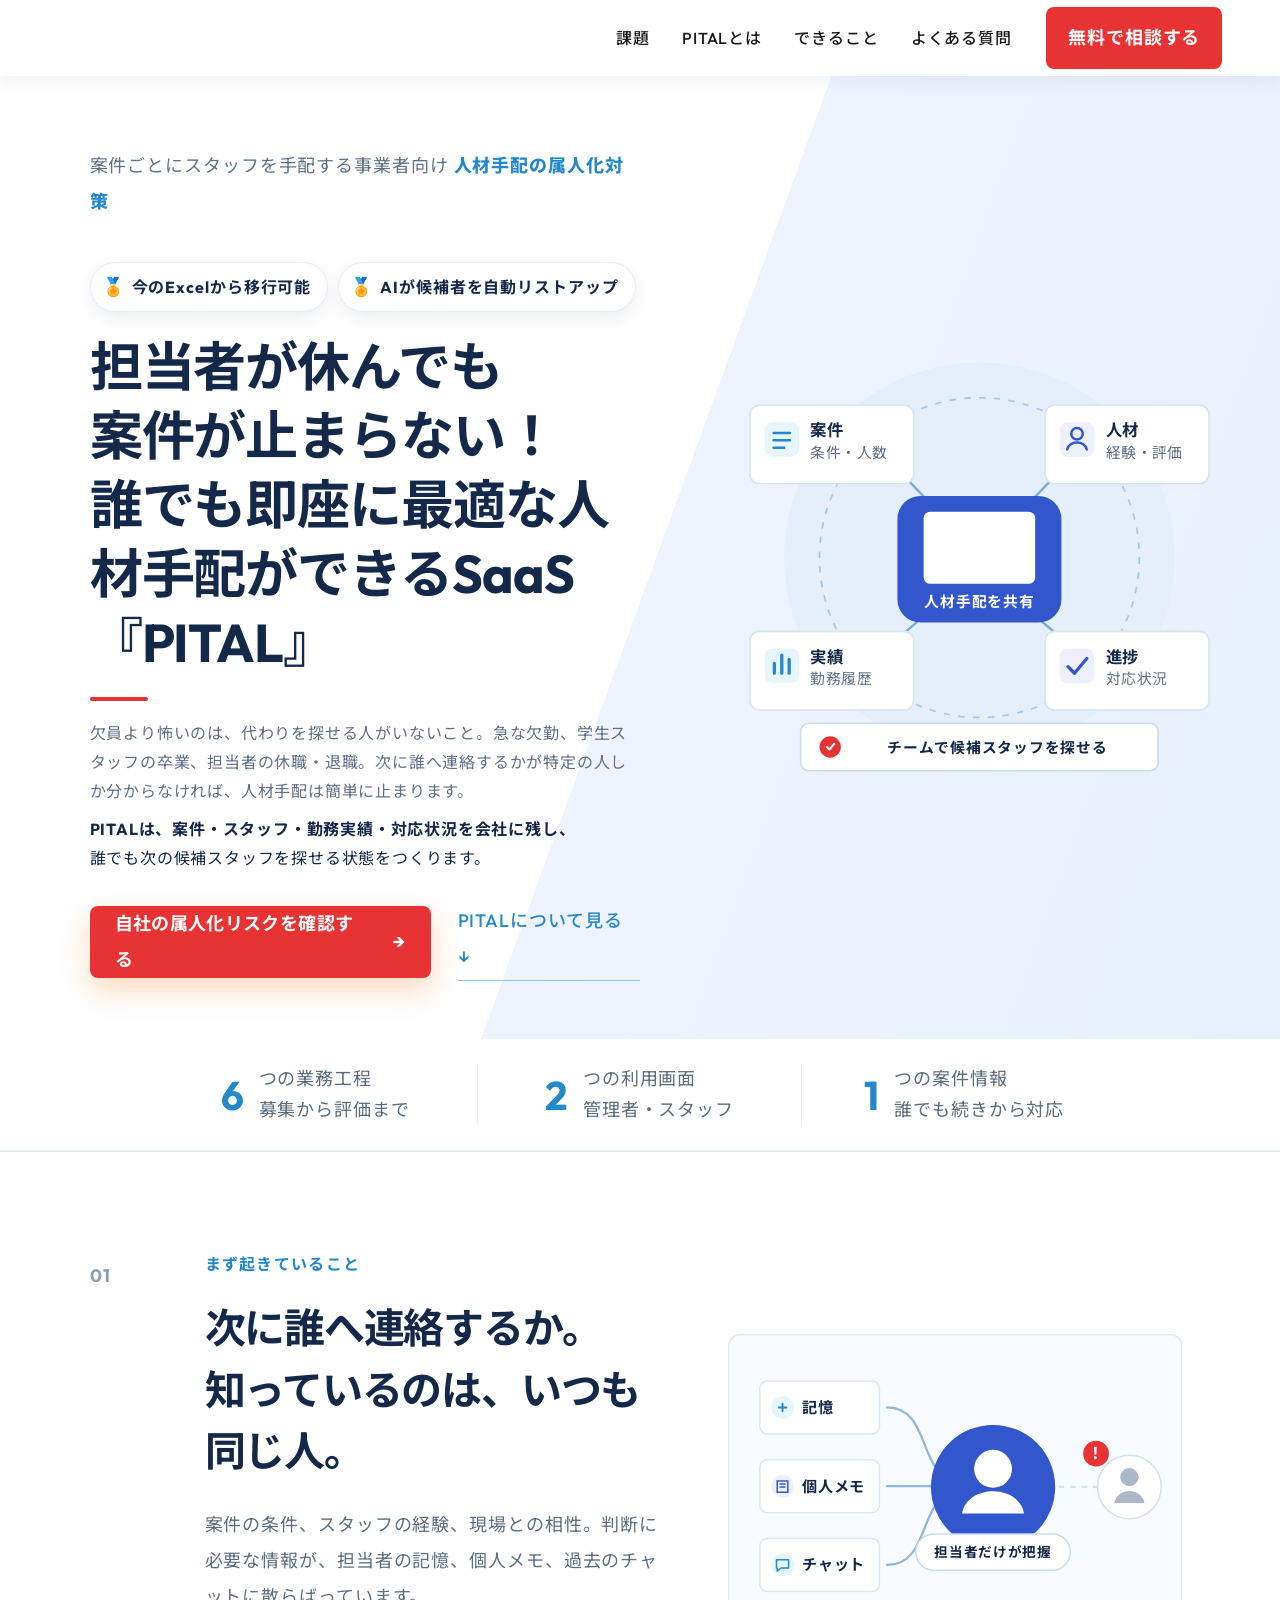
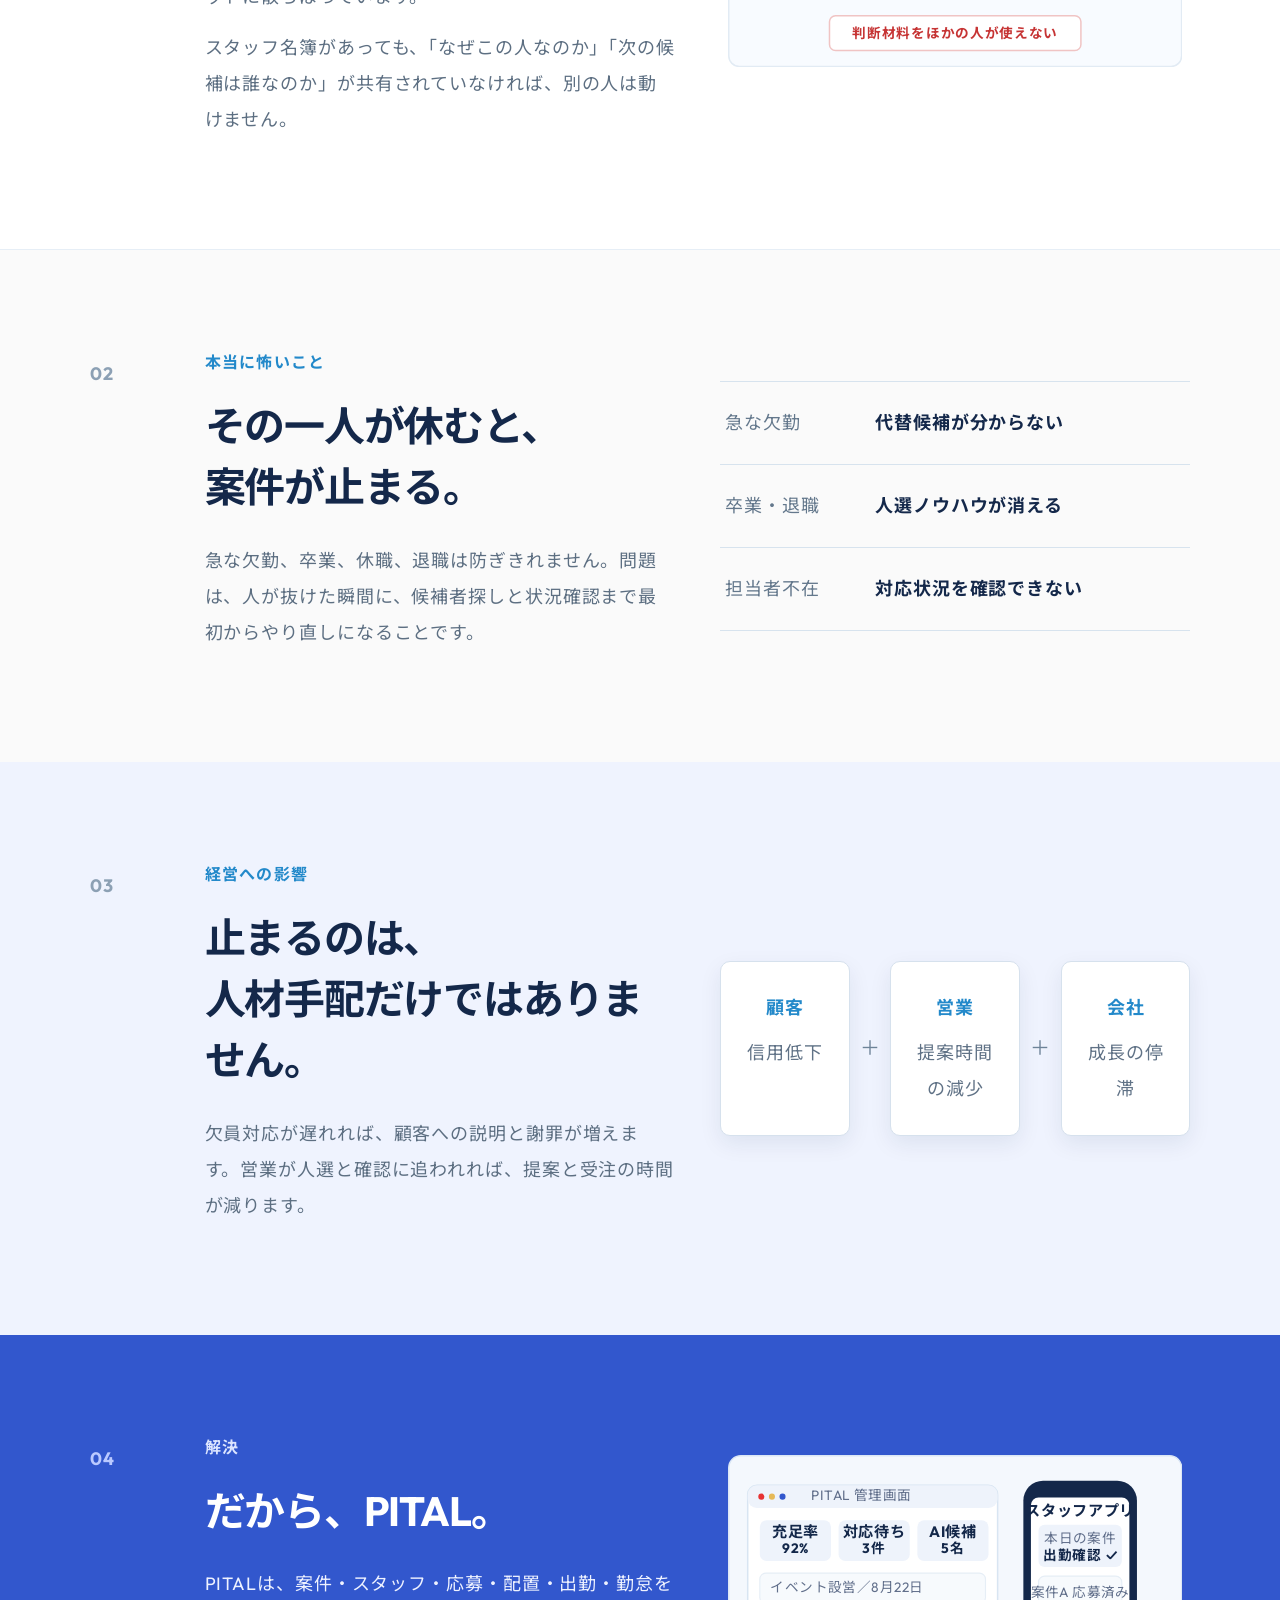
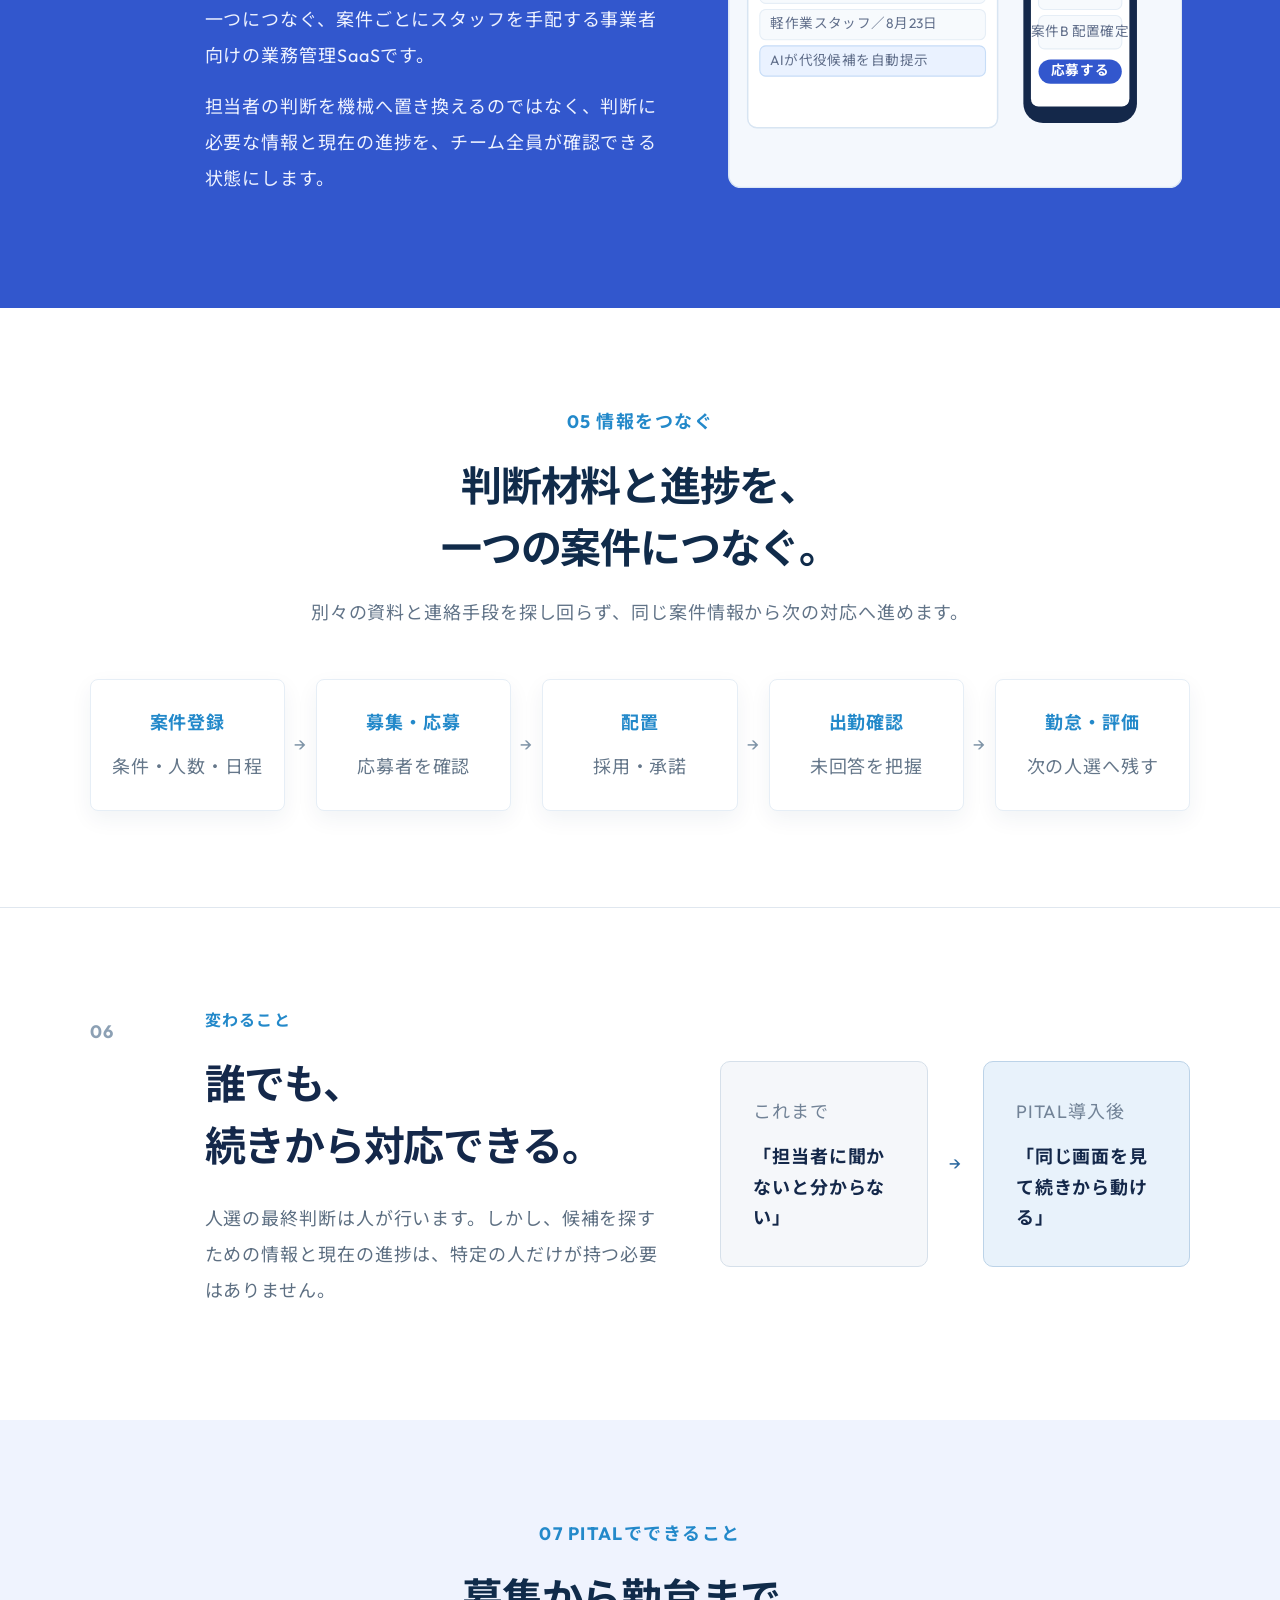
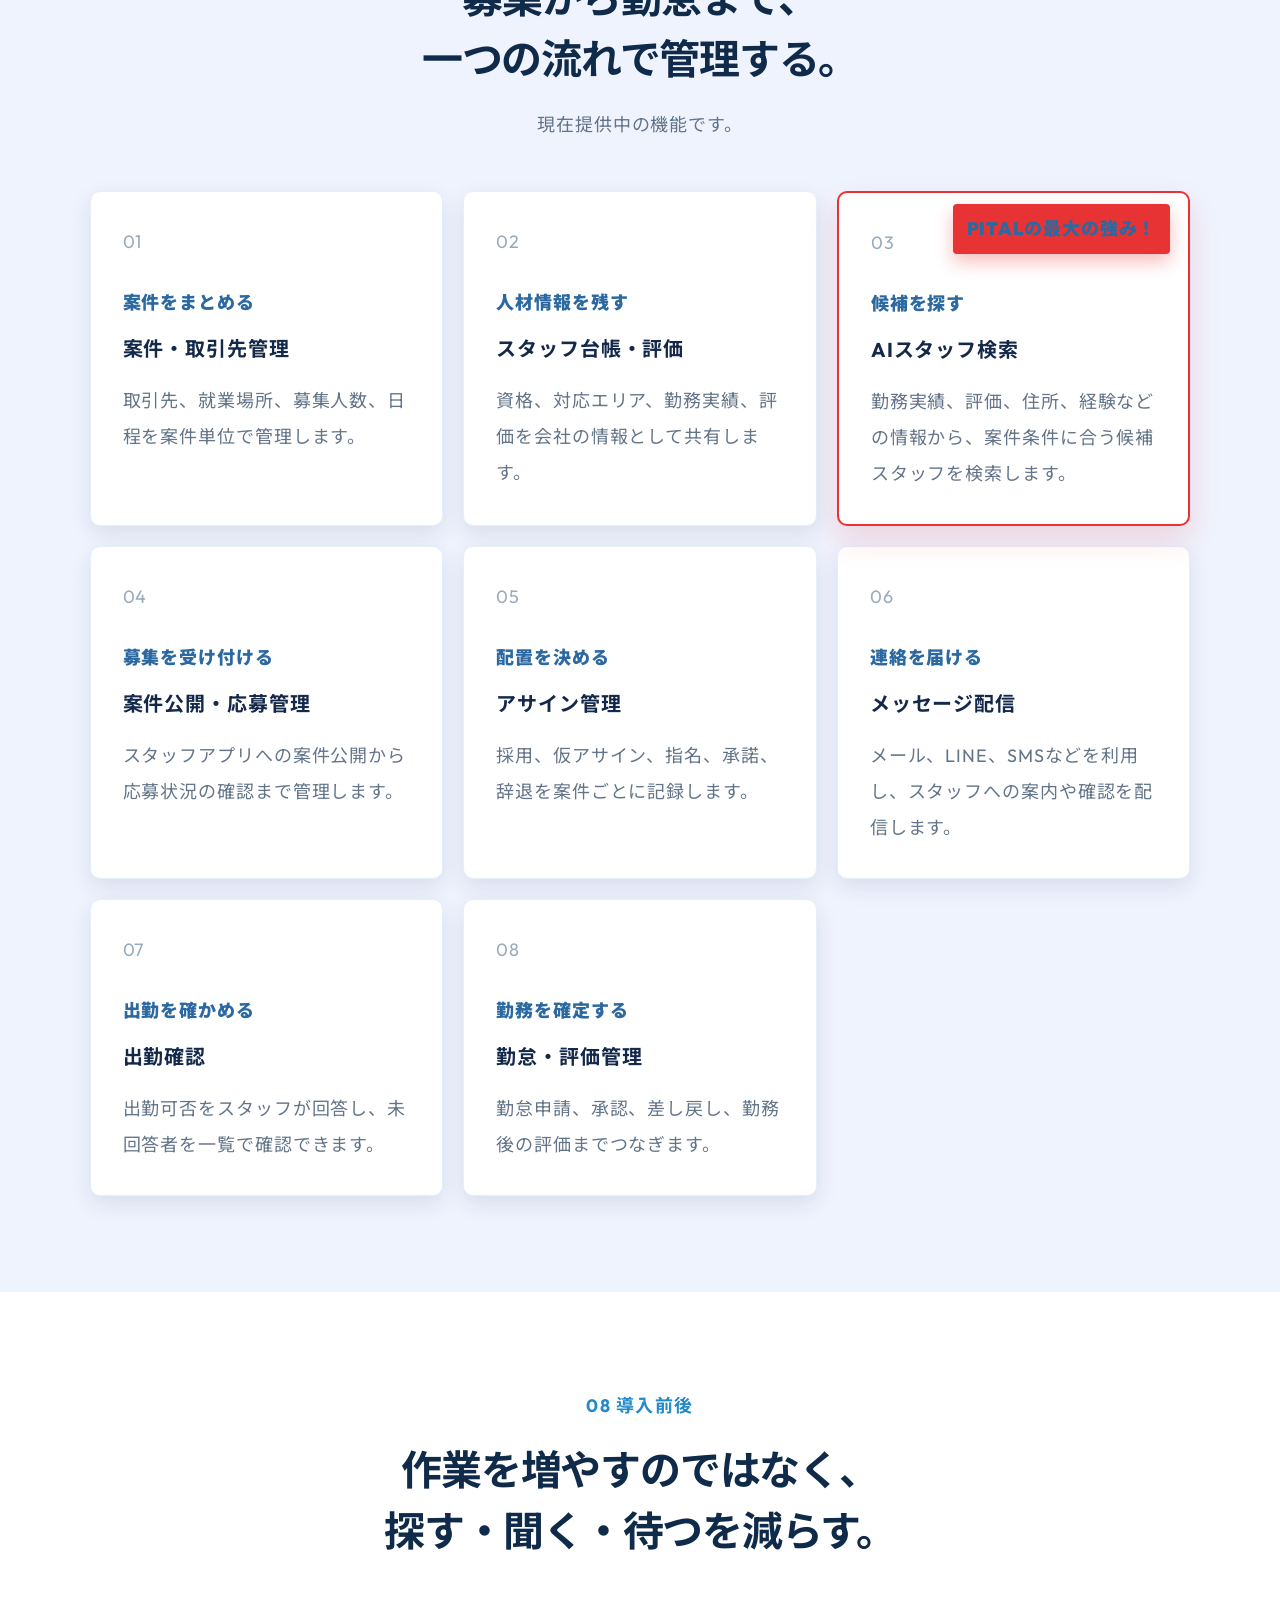
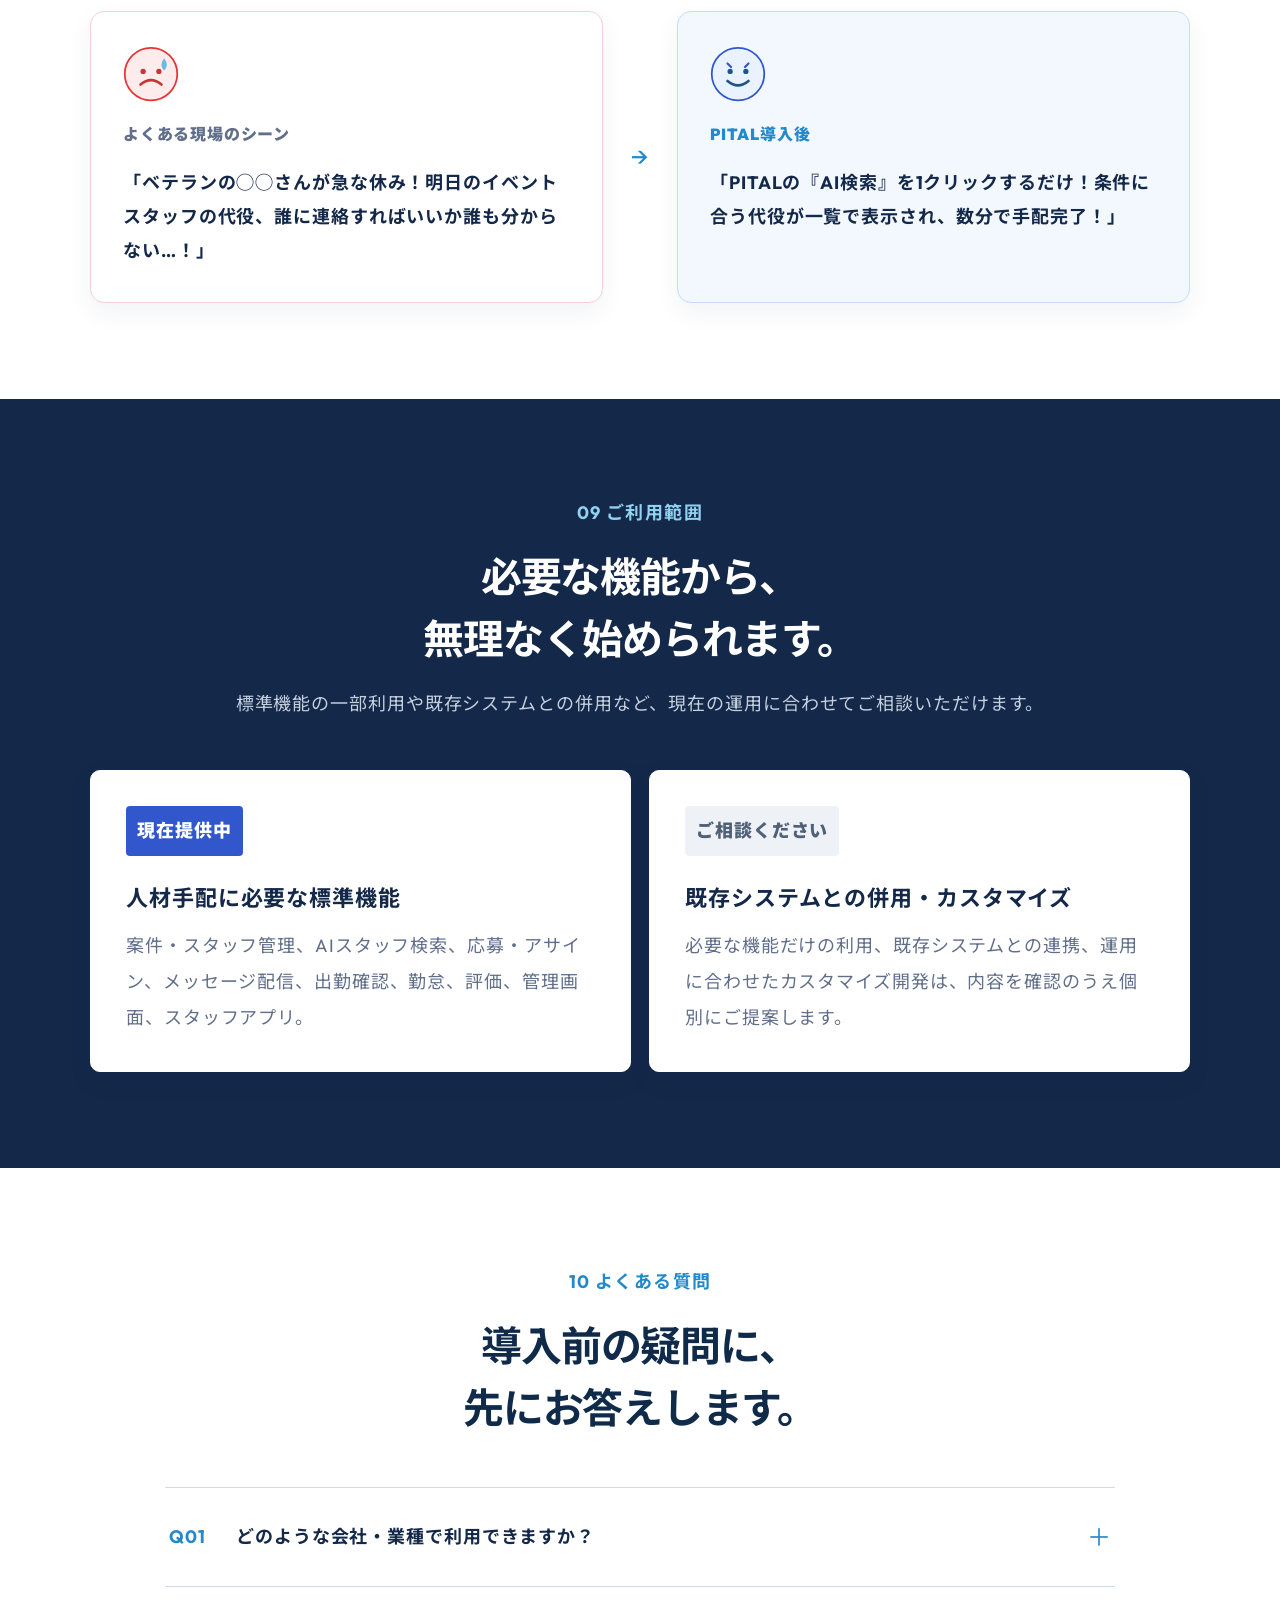
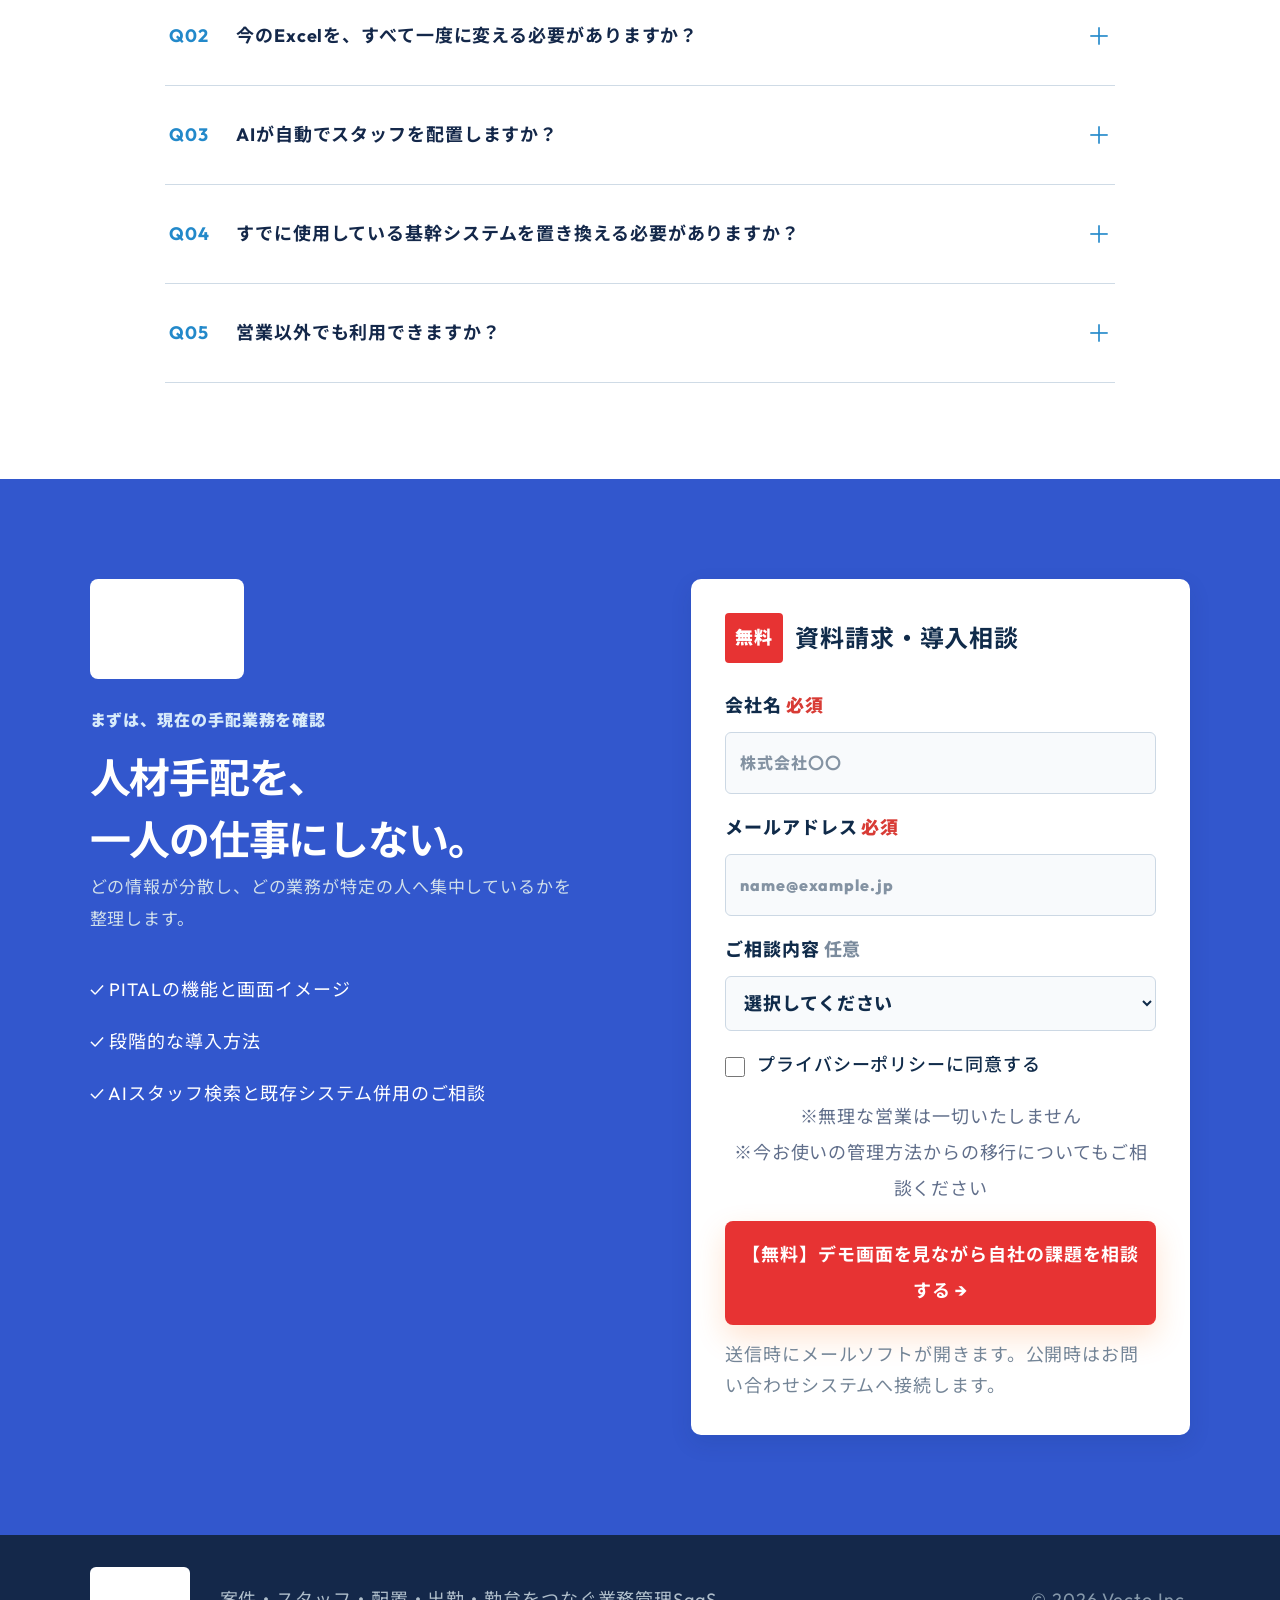
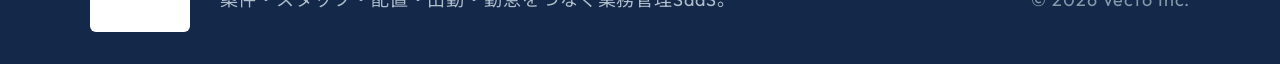
==== commit 5dd23d68: "Rework LP copy/UX per feedback and remove unused scaffold files - Hero: lead with the concrete benef" ====
--- a/lp/static-deploy/index.html
+++ b/lp/static-deploy/index.html
@@ -1,3 +1,3 @@
-<!DOCTYPE html><html lang="ja"><head><meta charSet="utf-8"/><meta name="viewport" content="width=device-width, initial-scale=1"/><style>@import "https://fonts.googleapis.com/css2?family=Noto+Sans+JP:wght@400;500;700&family=Outfit:wght@400;500;600;700&display=swap";@layer properties{@supports (((-webkit-hyphens:none)) and (not (margin-trim:inline))) or ((-moz-orient:inline) and (not (color:rgb(from red r g b)))){*,:before,:after{--tw-rotate-x:initial;--tw-rotate-y:initial;--tw-rotate-z:initial;--tw-skew-x:initial;--tw-skew-y:initial;--tw-border-style:solid;--tw-outline-style:solid;--tw-blur:initial;--tw-brightness:initial;--tw-contrast:initial;--tw-grayscale:initial;--tw-hue-rotate:initial;--tw-invert:initial;--tw-opacity:initial;--tw-saturate:initial;--tw-sepia:initial;--tw-drop-shadow:initial;--tw-drop-shadow-color:initial;--tw-drop-shadow-alpha:100%;--tw-drop-shadow-size:initial;--tw-backdrop-blur:initial;--tw-backdrop-brightness:initial;--tw-backdrop-contrast:initial;--tw-backdrop-grayscale:initial;--tw-backdrop-hue-rotate:initial;--tw-backdrop-invert:initial;--tw-backdrop-opacity:initial;--tw-backdrop-saturate:initial;--tw-backdrop-sepia:initial}::backdrop{--tw-rotate-x:initial;--tw-rotate-y:initial;--tw-rotate-z:initial;--tw-skew-x:initial;--tw-skew-y:initial;--tw-border-style:solid;--tw-outline-style:solid;--tw-blur:initial;--tw-brightness:initial;--tw-contrast:initial;--tw-grayscale:initial;--tw-hue-rotate:initial;--tw-invert:initial;--tw-opacity:initial;--tw-saturate:initial;--tw-sepia:initial;--tw-drop-shadow:initial;--tw-drop-shadow-color:initial;--tw-drop-shadow-alpha:100%;--tw-drop-shadow-size:initial;--tw-backdrop-blur:initial;--tw-backdrop-brightness:initial;--tw-backdrop-contrast:initial;--tw-backdrop-grayscale:initial;--tw-backdrop-hue-rotate:initial;--tw-backdrop-invert:initial;--tw-backdrop-opacity:initial;--tw-backdrop-saturate:initial;--tw-backdrop-sepia:initial}}}@layer theme{:root,:host{--font-sans:ui-sans-serif, system-ui, sans-serif, "Apple Color Emoji", "Segoe UI Emoji", "Segoe UI Symbol", "Noto Color Emoji";--font-mono:ui-monospace, SFMono-Regular, Menlo, Monaco, Consolas, "Liberation Mono", "Courier New", monospace;--spacing:.25rem;--default-transition-duration:.15s;--default-transition-timing-function:cubic-bezier(.4, 0, .2, 1);--default-font-family:var(--font-sans);--default-mono-font-family:var(--font-mono)}}@layer base{*,:after,:before{box-sizing:border-box;border:0 solid;margin:0;padding:0}::backdrop{box-sizing:border-box;border:0 solid;margin:0;padding:0}::file-selector-button{box-sizing:border-box;border:0 solid;margin:0;padding:0}html,:host{-webkit-text-size-adjust:100%;tab-size:4;line-height:1.5;font-family:var(--default-font-family,ui-sans-serif, system-ui, sans-serif, "Apple Color Emoji", "Segoe UI Emoji", "Segoe UI Symbol", "Noto Color Emoji");font-feature-settings:var(--default-font-feature-settings,normal);font-variation-settings:var(--default-font-variation-settings,normal);-webkit-tap-highlight-color:transparent}hr{height:0;color:inherit;border-top-width:1px}abbr:where([title]){-webkit-text-decoration:underline dotted;text-decoration:underline dotted}h1,h2,h3,h4,h5,h6{font-size:inherit;font-weight:inherit}a{color:inherit;-webkit-text-decoration:inherit;-webkit-text-decoration:inherit;-webkit-text-decoration:inherit;-webkit-text-decoration:inherit;text-decoration:inherit}b,strong{font-weight:bolder}code,kbd,samp,pre{font-family:var(--default-mono-font-family,ui-monospace, SFMono-Regular, Menlo, Monaco, Consolas, "Liberation Mono", "Courier New", monospace);font-feature-settings:var(--default-mono-font-feature-settings,normal);font-variation-settings:var(--default-mono-font-variation-settings,normal);font-size:1em}small{font-size:80%}sub,sup{vertical-align:baseline;font-size:75%;line-height:0;position:relative}sub{bottom:-.25em}sup{top:-.5em}table{text-indent:0;border-color:inherit;border-collapse:collapse}:-moz-focusring{outline:auto}progress{vertical-align:baseline}summary{display:list-item}ol,ul,menu{list-style:none}img,svg,video,canvas,audio,iframe,embed,object{vertical-align:middle;display:block}img,video{max-width:100%;height:auto}button,input,select,optgroup,textarea{font:inherit;font-feature-settings:inherit;font-variation-settings:inherit;letter-spacing:inherit;color:inherit;opacity:1;background-color:#0000;border-radius:0}::file-selector-button{font:inherit;font-feature-settings:inherit;font-variation-settings:inherit;letter-spacing:inherit;color:inherit;opacity:1;background-color:#0000;border-radius:0}:where(select:is([multiple],[size])) optgroup{font-weight:bolder}:where(select:is([multiple],[size])) optgroup option{padding-inline-start:20px}::file-selector-button{margin-inline-end:4px}::placeholder{opacity:1}@supports (not ((-webkit-appearance:-apple-pay-button))) or (contain-intrinsic-size:1px){::placeholder{color:currentColor}@supports (color:color-mix(in lab, red, red)){::placeholder{color:color-mix(in oklab, currentcolor 50%, transparent)}}}textarea{resize:vertical}::-webkit-search-decoration{-webkit-appearance:none}::-webkit-date-and-time-value{min-height:1lh;text-align:inherit}::-webkit-datetime-edit{display:inline-flex}::-webkit-datetime-edit-fields-wrapper{padding:0}::-webkit-datetime-edit{padding-block:0}::-webkit-datetime-edit-year-field{padding-block:0}::-webkit-datetime-edit-month-field{padding-block:0}::-webkit-datetime-edit-day-field{padding-block:0}::-webkit-datetime-edit-hour-field{padding-block:0}::-webkit-datetime-edit-minute-field{padding-block:0}::-webkit-datetime-edit-second-field{padding-block:0}::-webkit-datetime-edit-millisecond-field{padding-block:0}::-webkit-datetime-edit-meridiem-field{padding-block:0}::-webkit-calendar-picker-indicator{line-height:1}:-moz-ui-invalid{box-shadow:none}button,input:where([type=button],[type=reset],[type=submit]){-webkit-appearance:button;appearance:button}::file-selector-button{-webkit-appearance:button;appearance:button}::-webkit-inner-spin-button{height:auto}::-webkit-outer-spin-button{height:auto}[hidden]:where(:not([hidden=until-found])){display:none!important}}@layer components;@layer utilities{.relative{position:relative}.start{inset-inline-start:var(--spacing)}.flex{display:flex}.hidden{display:none}.table{display:table}.border-collapse{border-collapse:collapse}.transform{transform:var(--tw-rotate-x,) var(--tw-rotate-y,) var(--tw-rotate-z,) var(--tw-skew-x,) var(--tw-skew-y,)}.resize{resize:both}.flex-wrap{flex-wrap:wrap}.border{border-style:var(--tw-border-style);border-width:1px}.underline{text-decoration-line:underline}.outline{outline-style:var(--tw-outline-style);outline-width:1px}.filter{filter:var(--tw-blur,) var(--tw-brightness,) var(--tw-contrast,) var(--tw-grayscale,) var(--tw-hue-rotate,) var(--tw-invert,) var(--tw-saturate,) var(--tw-sepia,) var(--tw-drop-shadow,)}.backdrop-filter{-webkit-backdrop-filter:var(--tw-backdrop-blur,) var(--tw-backdrop-brightness,) var(--tw-backdrop-contrast,) var(--tw-backdrop-grayscale,) var(--tw-backdrop-hue-rotate,) var(--tw-backdrop-invert,) var(--tw-backdrop-opacity,) var(--tw-backdrop-saturate,) var(--tw-backdrop-sepia,);backdrop-filter:var(--tw-backdrop-blur,) var(--tw-backdrop-brightness,) var(--tw-backdrop-contrast,) var(--tw-backdrop-grayscale,) var(--tw-backdrop-hue-rotate,) var(--tw-backdrop-invert,) var(--tw-backdrop-opacity,) var(--tw-backdrop-saturate,) var(--tw-backdrop-sepia,)}.transition{transition-property:color,background-color,border-color,outline-color,text-decoration-color,fill,stroke,--tw-gradient-from,--tw-gradient-via,--tw-gradient-to,opacity,box-shadow,transform,translate,scale,rotate,filter,-webkit-backdrop-filter,backdrop-filter,display,content-visibility,overlay,pointer-events;transition-timing-function:var(--tw-ease,var(--default-transition-timing-function));transition-duration:var(--tw-duration,var(--default-transition-duration))}}:root{--navy:#0d1d33;--navy2:#142b49;--mint:#c7aa70;--mint-l:#edf2f7;--coral:#214f78;--cream:#f7f9fc;--ink:#17263b;--muted:#647286;--line:#dce4ee}*{box-sizing:border-box}html{scroll-behavior:smooth}body{color:var(--ink);-webkit-font-smoothing:antialiased;background:#fbfcfe;margin:0;font-family:Yu Gothic UI,Hiragino Sans,Noto Sans JP,Arial,sans-serif}a{color:inherit;text-decoration:none}button{font:inherit}.site-header{-webkit-backdrop-filter:blur(14px);backdrop-filter:blur(14px);z-index:50;background:#fffffff0;border-bottom:1px solid #102a3814;justify-content:space-between;align-items:center;height:76px;padding:0 max(4.5vw,28px);display:flex;position:sticky;top:0}.brand{letter-spacing:.11em;color:var(--navy);align-items:center;gap:10px;font-size:25px;font-weight:900;display:flex}.brand-mark{align-items:flex-end;gap:3px;width:30px;height:30px;display:flex;transform:skew(-7deg)}.brand-mark i{background:var(--mint);border-radius:2px 5px 2px 2px;width:8px;display:block}.brand-mark i:first-child{height:16px}.brand-mark i:nth-child(2){height:24px}.brand-mark i:nth-child(3){background:var(--coral);height:30px}.site-header nav{gap:34px;margin-left:auto;margin-right:40px;font-size:16px;font-weight:700;display:flex}.site-header nav a{transition:all .2s}.site-header nav a:hover{color:#2b5e89}.header-cta{background:var(--navy);color:#fbfcfe;border-radius:8px;align-items:center;gap:18px;padding:13px 20px;font-size:16px;font-weight:800;display:flex}.hero{background:linear-gradient(120deg,#fbfcfe 0% 50%,#edf2f7 50%,#e6edf5 100%);grid-template-columns:47% 53%;min-height:700px;display:grid;overflow:hidden}.hero-copy{z-index:2;padding:105px 3vw 70px max(6.5vw,38px)}.eyebrow,.kicker{letter-spacing:.08em;color:#2b5e89;align-items:center;gap:9px;margin:0 0 21px;font-size:16px;font-weight:800;display:flex}.eyebrow span{background:var(--coral);width:22px;height:2px}.hero h1{letter-spacing:-.05em;color:var(--navy);margin:0;font-size:clamp(42px,4.2vw,68px);font-weight:900;line-height:1.28}.hero h1 em,.concept-copy h2 em{color:#2b5e89;white-space:nowrap;font-style:normal;position:relative}.hero h1 em:after{content:"";background:var(--coral);opacity:.75;clip-path:polygon(0 40%,100% 0,100% 70%,0 100%);border-radius:100%;height:7px;position:absolute;bottom:-5px;left:0;right:0;transform:rotate(-1deg)}.hero-lead{color:#617286;margin:30px 0;font-size:17px;line-height:2}.hero-actions{flex-wrap:wrap;gap:13px;display:flex}.button{border-radius:8px;justify-content:center;align-items:center;gap:22px;min-height:54px;padding:0 25px;font-size:16px;font-weight:800;transition:all .25s;display:inline-flex;box-shadow:0 8px 22px #102a3814}.button:hover{transform:translateY(-2px);box-shadow:0 12px 26px #102a3826}.button-primary{color:#fbfcfe;background:var(--coral)}.button-secondary{color:var(--navy);background:#fbfcfe;border:1px solid #dce4ee}.play{color:#2b5e89;font-size:16px}.trust-row{color:#768497;flex-wrap:wrap;gap:20px;margin-top:30px;font-size:16px;display:flex}.trust-row b{color:#2b5e89}.product-stage{min-width:0;position:relative}.orbit{border:1px solid #16a07829;border-radius:50%;position:absolute}.orbit-one{width:620px;height:620px;top:40px;right:-120px}.orbit-two{width:430px;height:430px;top:130px;right:-25px}.dashboard-card{background:#fbfcfe;border-radius:13px;width:78%;position:absolute;top:110px;left:2%;overflow:hidden;transform:rotate(-1deg);box-shadow:0 28px 65px #1d4b4c2e}.browser-bar{background:#eff3f2;align-items:center;gap:5px;height:30px;padding:0 11px;display:flex}.browser-bar span{background:#c1cecb;border-radius:50%;width:6px;height:6px}.browser-bar small{color:#9aa9a5;background:#fbfcfe;border-radius:3px;margin:auto;padding:3px 80px;font-size:16px}.app-frame{height:360px;display:flex}.mini-sidebar{background:#17263b;flex-direction:column;align-items:center;gap:18px;width:50px;padding:16px 0;display:flex}.mini-logo{color:#fbfcfe;margin-bottom:8px;font-size:16px;font-weight:900}.mini-sidebar i{background:#7c9298;border-radius:3px;width:16px;height:3px}.mini-sidebar i.active{background:var(--mint);border-radius:4px;width:16px;height:16px}.dash-main{background:#f7f1e8;flex:1;padding:25px}.dash-head{justify-content:space-between;display:flex}.dash-head small{color:#8b9b9e;font-size:16px;display:block}.dash-head strong{font-size:17px}.avatar{background:var(--navy);color:#fbfcfe;border-radius:50%;place-items:center;width:28px;height:28px;font-size:16px;display:grid}.stat-grid{grid-template-columns:repeat(3,1fr);gap:10px;margin-top:22px;display:grid}.stat-grid>div{background:#fbfcfe;border:1px solid #e2e8ef;border-radius:7px;padding:13px}.stat-grid small{color:#867972;font-size:16px;display:block}.stat-grid b{color:var(--navy);font-size:21px}.stat-grid span{color:#899;margin-left:3px;font-size:16px}.chart-card{background:#fbfcfe;border:1px solid #e2e8ef;border-radius:7px;margin-top:12px;padding:15px}.chart-title{justify-content:space-between;font-size:16px;display:flex}.chart-title small{color:#887b74}.bars{border-bottom:1px solid #dde6e3;align-items:flex-end;gap:15px;height:110px;margin-top:12px;padding:0 10px;display:flex}.bars i{background:linear-gradient(#c7aa70,#dfcda9);border-radius:4px 4px 0 0;flex:1}.bars i:nth-child(5),.bars i:nth-child(7){background:linear-gradient(#37698f,#a8bed0)}.phone-card{z-index:4;border:7px solid var(--navy);background:#fbfcfe;border-radius:29px;width:210px;height:430px;padding:13px 12px;position:absolute;top:150px;right:4%;overflow:hidden;transform:rotate(3deg);box-shadow:0 22px 42px #1a424340}.phone-top{justify-content:space-between;padding:0 4px;font-size:16px;display:flex}.phone-top i{background:var(--navy);border-radius:8px;width:35px;height:7px}.phone-brand{justify-content:space-between;align-items:center;margin:14px 2px 19px;font-size:16px;display:flex}.phone-brand span{color:var(--coral)}.phone-card>p{margin:0 0 9px;font-size:16px;font-weight:800}.job-card{background:#fbfcfe;border-radius:10px;overflow:hidden;box-shadow:0 5px 15px #153c3e17}.job-image{background:linear-gradient(155deg,#d4c3ae,#eef5ef);height:88px;position:relative;overflow:hidden}.job-image span{background:var(--coral);color:#fbfcfe;border-radius:3px;padding:3px 5px;font-size:16px;position:absolute;top:8px;left:8px}.job-image i{background:#5b4b45;border-radius:22px 22px 5px 5px;width:45px;height:70px;position:absolute;bottom:-10px}.job-image i:first-of-type{left:18px}.job-image i:nth-of-type(2){background:#f2a683;left:73px}.job-image i:nth-of-type(3){background:#75685f;right:10px}.job-info{padding:9px}.job-info small{color:#2b5e89;font-size:16px;font-weight:700}.job-info strong{margin:4px 0;font-size:16px;display:block}.job-info p{color:#8190a2;margin:0 0 5px;font-size:16px}.job-info b{color:var(--coral);font-size:16px}.job-mini{background:#fbfcfe;border-radius:8px;gap:7px;margin-top:8px;padding:8px;display:flex;box-shadow:0 3px 12px #153c3e0f}.job-mini>span{background:var(--mint-l);color:#2b5e89;place-items:center;width:27px;height:27px;font-size:16px;font-weight:700;display:grid}.job-mini strong,.job-mini small{font-size:16px;display:block}.job-mini small{color:#8a999b;margin-top:4px}.phone-nav{background:#fbfcfe;border-top:1px solid #edf0ef;justify-content:space-around;height:48px;padding-top:7px;font-size:16px;display:flex;position:absolute;bottom:0;left:0;right:0}.phone-nav span,.phone-nav b{text-align:center;color:#849699}.phone-nav b{color:#2b5e89}.phone-nav small{margin-top:2px;font-size:16px;display:block}.floating-note{z-index:6;background:#fbfcfe;border-radius:9px;align-items:center;gap:9px;padding:10px 13px;display:flex;position:absolute;box-shadow:0 12px 30px #1644422b}.floating-note>span{background:var(--mint-l);color:#2b5e89;border-radius:50%;place-items:center;width:27px;height:27px;font-size:16px;font-weight:900;display:grid}.floating-note small,.floating-note b{font-size:16px;display:block}.floating-note small{color:#88989b;margin-bottom:2px}.note-one{top:510px;left:0}.note-two{top:105px;right:2%}.note-two>span{width:38px;height:38px;color:var(--coral);background:#e8eef5}.audience-strip{background:var(--navy);color:#fbfcfe;justify-content:center;align-items:center;gap:45px;padding:20px 5%;font-size:16px;display:flex}.audience-strip p{color:#9fb5ba}.audience-strip div{align-items:center;gap:23px;font-weight:700;display:flex}.audience-strip i{color:#5b767d;font-style:normal}.section{padding:105px max(6.5vw,38px)}.section-label{letter-spacing:.19em;color:#93a6a8;margin-bottom:19px;font-size:16px;font-weight:900}.section-label.light{color:#a58e79}.section-heading h2,.staff-copy h2,.faq-section h2{letter-spacing:-.04em;color:var(--navy);margin:0;font-size:clamp(32px,3vw,46px);line-height:1.45}.section-heading.split-heading{justify-content:space-between;align-items:flex-end;margin-bottom:55px;display:flex}.split-heading>p{max-width:430px;color:var(--muted);font-size:16px;line-height:1.9}.pain-section{background:var(--cream)}.pain-grid{grid-template-columns:repeat(3,1fr);gap:18px;display:grid}.pain-grid article{background:#fbfcfe;border:1px solid #ebefed;border-radius:5px;padding:14px 25px 30px;position:relative}.pain-grid article>span{color:#cad4d2;font-size:16px;font-weight:800;position:absolute;top:16px;right:20px}.pain-visual{place-items:center;height:145px;margin-bottom:15px;display:grid;position:relative}.pain-visual i{background:#dce7e5;border-radius:5px;display:block;position:absolute}.pain-1 i:first-child{background:#d7eee8;width:110px;height:76px;transform:rotate(-5deg)}.pain-1 i:nth-child(2){border:2px solid var(--navy);background:#fbfcfe;width:110px;height:76px;transform:translate(20px,8px)}.pain-1 i:nth-child(3){background:var(--coral);width:55px;height:5px;transform:translate(8px,-12px)}.pain-1 i:nth-child(4){width:70px;height:5px;transform:translate(15px,8px)}.pain-2 i:first-child{background:var(--navy);width:115px;height:80px}.pain-2 i:nth-child(2),.pain-2 i:nth-child(3),.pain-2 i:nth-child(4){border:4px solid var(--mint);background:#fbfcfe;border-radius:50%;width:26px;height:26px}.pain-2 i:nth-child(2){transform:translate(-38px,-18px)}.pain-2 i:nth-child(3){border-color:var(--coral);transform:translateY(18px)}.pain-2 i:nth-child(4){border-color:#9fb2c3;transform:translate(38px,-12px)}.pain-3 i:first-child{background:0 0;border:15px solid #d9e5e3;border-radius:50%;width:95px;height:95px}.pain-3 i:nth-child(2){background:var(--coral);width:5px;height:35px;transform:translateY(-15px)}.pain-3 i:nth-child(3){background:var(--coral);width:30px;height:5px;transform:translate(13px)rotate(30deg)}.pain-3 i:nth-child(4){background:var(--coral);border-radius:50%;width:26px;height:26px;transform:translate(54px,-48px)}.pain-grid h3{margin:0 0 10px;font-size:20px}.pain-grid p{color:var(--muted);margin:0;font-size:16px;line-height:1.8}.solution-line{background:#f5ede2;border:1px solid #cfe5df;border-radius:5px;align-items:center;gap:30px;margin-top:25px;padding:19px 30px;display:flex}.solution-line span{color:#2b5e89;font-weight:900}.solution-line i{background:#cfbea1;flex:1;max-width:70px;height:1px}.solution-line strong{font-size:16px}.concept-section{background:var(--navy);color:#fbfcfe;grid-template-columns:43% 57%;align-items:center;min-height:680px;display:grid;overflow:hidden}.concept-copy{padding-right:5vw}.light-text{color:var(--mint)}.concept-copy h2{margin:0;font-size:clamp(34px,3.4vw,50px);line-height:1.4}.concept-copy p:not(.kicker){color:#b6c8cc;font-size:16px;line-height:2}.concept-copy>a{color:var(--mint);border-bottom:1px solid #75685f;align-items:center;gap:30px;margin-top:18px;padding-bottom:8px;font-weight:800;display:inline-flex}.flow-map{height:520px;position:relative}.flow-map:before{content:"";border:1px dashed #50657a;border-radius:50%;position:absolute;inset:60px 10px;transform:rotate(-8deg)}.flow-core{width:155px;height:155px;color:var(--navy);background:#fbfcfe;border-radius:50%;flex-direction:column;justify-content:center;align-items:center;display:flex;position:absolute;top:34%;left:42%;box-shadow:0 0 0 20px #c3a4670f,0 0 0 50px #c3a46708}.flow-core b{letter-spacing:.1em;font-size:20px}.flow-core small{color:#819396;margin-top:5px;font-size:16px}.flow-node{background:#1a4050;border:1px solid #415770;border-radius:9px;width:145px;padding:14px 17px;position:absolute;box-shadow:0 12px 26px #00000026}.flow-node span{color:var(--mint);font-size:16px}.flow-node b,.flow-node small{display:block}.flow-node b{margin:5px 0;font-size:16px}.flow-node small{color:#9cb2b7;font-size:16px}.node-a{top:13%;left:6%}.node-b{top:8%;right:2%}.node-c{bottom:13%;right:0}.node-d{bottom:1%;left:35%}.node-e{bottom:22%;left:2%}.feature-section{background:#fbfcfe}.centered{text-align:center;margin:0 auto 55px}.centered .kicker{justify-content:center}.centered>p:last-child{color:var(--muted);font-size:16px}.feature-grid{background:var(--line);border:1px solid var(--line);grid-template-columns:repeat(2,1fr);gap:1px;display:grid}.feature-grid article{background:#fbfcfe;grid-template-columns:60px 1fr 25px;align-items:start;gap:22px;min-height:160px;padding:33px;transition:all .2s;display:grid}.feature-grid article:hover{background:#f9fcfb}.feature-icon{border-radius:14px;place-items:center;width:56px;height:56px;font-size:18px;font-weight:900;display:grid}.feature-icon.mint{color:#2b5e89;background:#f1e7d8}.feature-icon.blue{color:#4c86a9;background:#e9f2f8}.feature-icon.coral{color:var(--coral);background:#e8eef5}.feature-icon.violet{color:#75a;background:#f1edfa}.feature-icon.yellow{color:#b68b25;background:#fff8df}.feature-icon.green{color:#588e49;background:#edf7e9}.feature-grid h3{margin:3px 0 8px;font-size:18px}.feature-grid p{color:var(--muted);margin:0;font-size:16px;line-height:1.8}.feature-grid article>a{color:#94aaa9}.staff-section{background:var(--cream);grid-template-columns:55% 45%;align-items:center;min-height:720px;display:grid}.staff-phone-wrap{background:#e8eef5;height:620px;position:relative;overflow:hidden}.staff-phone-wrap:before{content:"";border:1px solid #ddcbaa;border-radius:50%;width:480px;height:480px;position:absolute;top:10%;left:10%}.staff-phone{border:7px solid var(--navy);background:#fbfcfe;border-radius:28px;width:230px;height:470px;padding:28px 16px 16px;position:absolute;box-shadow:0 25px 48px #194b4633}.phone-a{top:90px;left:15%;transform:rotate(-5deg)}.phone-b{top:62px;left:48%;transform:rotate(5deg)}.phone-speaker{background:var(--navy);border-radius:8px;width:55px;height:7px;position:absolute;top:7px;left:50%;transform:translate(-50%)}.staff-phone>small{color:#2b5e89;font-weight:800}.staff-phone h3{font-size:16px}.confirm-card{background:#f5f8f7;border-radius:10px;margin-top:25px;padding:14px}.confirm-card span{color:var(--coral);font-size:16px;font-weight:800}.confirm-card b{margin:10px 0;font-size:16px;display:block}.confirm-card p{color:#718488;font-size:16px}.staff-phone button{background:var(--coral);color:#fbfcfe;border:0;border-radius:6px;width:100%;margin-top:14px;padding:10px;font-size:16px;font-weight:800}.phone-b label{color:#698087;margin:15px 0;font-size:16px;display:block}.phone-b label span{color:var(--navy);background:#f2f6f5;margin-top:5px;padding:12px;font-size:16px;font-weight:800;display:block}.phone-b button{background:var(--navy);margin-top:25px}.spark{color:var(--coral);font-size:35px;position:absolute}.spark-a{top:48px;left:11%}.spark-b{color:#2b5e89;bottom:50px;right:12%}.staff-copy{padding:80px 8vw 80px 5vw}.staff-copy>p:not(.kicker){color:var(--muted);font-size:16px;line-height:2}.staff-copy ul{margin-top:30px;padding:0;list-style:none}.staff-copy li{border-bottom:1px solid #dce5e2;padding:12px 0;font-size:16px;font-weight:700}.staff-copy li b{color:#2b5e89;margin-right:9px}.workflow-section{background:#fbfcfe}.workflow-grid{grid-template-columns:repeat(4,1fr);gap:20px;display:grid}.workflow-grid article{position:relative}.workflow-visual{background:#f1f7f5;border-radius:8px;place-items:center;height:155px;margin-bottom:22px;display:grid}.workflow-visual span{color:#2b5e89;background:#fbfcfe;border-radius:20px;place-items:center;width:70px;height:70px;font-size:26px;font-weight:900;display:grid;box-shadow:0 10px 25px #1647441a}.visual-2{background:#ebf0f5}.visual-2 span{color:var(--coral)}.visual-3{background:#eef1fa}.visual-3 span{color:#637a91}.visual-4{background:#fff8e4}.visual-4 span{color:#b58b26;font-size:16px}.workflow-grid small{color:#2b5e89;letter-spacing:.12em;font-size:16px;font-weight:900}.workflow-grid h3{margin:8px 0;font-size:18px}.workflow-grid p{color:var(--muted);font-size:16px;line-height:1.8}.step-arrow{color:#9bb0ac;z-index:2;font-style:normal;position:absolute;top:68px;right:-16px}.reasons-section{background:var(--navy);color:#fbfcfe}.light-heading h2{color:#fbfcfe}.reason-grid{background:#344961;grid-template-columns:repeat(3,1fr);gap:1px;display:grid}.reason-grid article{background:var(--navy);padding:40px 35px}.reason-grid b{color:var(--mint);font-size:16px}.reason-grid h3{margin:25px 0 14px;font-size:19px}.reason-grid p{color:#adc0c4;font-size:16px;line-height:1.9}.faq-section{background:var(--cream);grid-template-columns:35% 65%;gap:8vw;display:grid}.faq-section>div:first-child>p:not(.kicker){color:var(--muted);font-size:16px;line-height:1.8}.faq-section>div:first-child>a{color:#2b5e89;align-items:center;gap:28px;margin-top:20px;font-size:16px;font-weight:800;display:inline-flex}.faq-list details{border-bottom:1px solid #ccd9d7;padding:22px 0}.faq-list summary{cursor:pointer;grid-template-columns:35px 1fr 20px;align-items:center;gap:15px;font-size:16px;font-weight:800;list-style:none;display:grid}.faq-list summary::-webkit-details-marker{display:none}.faq-list summary span{color:#2b5e89;font-size:18px}.faq-list summary i{color:#829594;font-size:18px;font-style:normal}.faq-list details[open] summary i{transform:rotate(45deg)}.faq-list details p{color:var(--muted);margin:15px 0 0;padding-left:50px;font-size:16px;line-height:1.8}.cta-section{color:#fbfcfe;background:linear-gradient(120deg,#2a618d,#214f78);grid-template-columns:56% 44%;align-items:center;min-height:510px;padding:70px max(6.5vw,38px);display:grid;position:relative;overflow:hidden}.cta-orbit{border:1px solid #ffffff2e;border-radius:50%;width:620px;height:620px;position:absolute;top:-60px;right:-120px}.white-mark i{background:#fbfcfe}.white-mark i:nth-child(3){background:var(--navy)}.cta-copy>p:first-of-type{margin:20px 0;font-size:16px;font-weight:800}.cta-copy h2{margin:0;font-size:clamp(31px,3.3vw,48px);line-height:1.45}.cta-copy>p:last-of-type{opacity:.85;font-size:16px}.button-white{color:var(--coral);background:#fbfcfe}.button-outline-white{color:#fbfcfe;box-shadow:none;border:1px solid #ffffffa6}.cta-mini-ui{height:350px;position:relative}.cta-panel{color:var(--navy);background:#fbfcfe;border-radius:11px;position:absolute;box-shadow:0 25px 50px #7e241733}.panel-one{width:300px;height:170px;padding:24px;top:60px;right:5%}.panel-one small,.panel-one strong{display:block}.panel-one small{color:#8a999c;font-size:16px}.panel-one strong{margin-top:10px;font-size:23px}.panel-one div{border-bottom:1px solid #dde5ee;align-items:flex-end;gap:10px;height:70px;display:flex}.panel-one i{background:var(--mint);border-radius:3px 3px 0 0;flex:1;height:45%}.panel-one i:nth-child(2){height:72%}.panel-one i:nth-child(3){background:var(--coral);height:58%}.panel-one i:nth-child(4){height:90%}.panel-two{align-items:center;gap:10px;padding:14px 19px;display:flex;bottom:45px;left:4%}.panel-two>span{background:var(--mint-l);color:#2b5e89;border-radius:50%;place-items:center;width:30px;height:30px;font-weight:900;display:grid}.panel-two small,.panel-two strong{font-size:16px;display:block}.panel-two small{color:#8a999c}.panel-three{align-items:center;gap:11px;padding:14px 20px;display:flex;bottom:10px;right:2%;transform:rotate(3deg)}.panel-three span{color:var(--coral);font-size:18px;font-weight:900}.panel-three p{margin:0;font-size:16px;font-weight:800}footer{color:#fbfcfe;background:#09182b;padding:70px max(6.5vw,38px) 25px}.footer-main{grid-template-columns:2fr repeat(3,1fr);gap:70px;display:grid}.footer-brand{color:#fbfcfe}.footer-main>div:first-child p{color:#8da5aa;font-size:16px;line-height:1.9}.footer-main>div:not(:first-child){flex-direction:column;gap:14px;display:flex}.footer-main b{margin-bottom:6px;font-size:16px}.footer-main a:not(.brand){color:#91a8ad;font-size:16px}.footer-bottom{color:#8190a2;border-top:1px solid #2a3b52;justify-content:space-between;margin-top:55px;padding-top:22px;font-size:16px;display:flex}.footer-bottom i{margin-left:8px;font-style:normal}@media (max-width:1050px){.site-header nav{display:none}.hero{background:linear-gradient(#fbfcfe 0 48%,#e8eef5 48%);grid-template-columns:1fr;min-height:1160px}.hero-copy{text-align:center;padding-right:max(6.5vw,38px)}.eyebrow,.hero-actions,.trust-row{justify-content:center}.product-stage{min-height:590px}.dashboard-card{width:75%;top:50px;left:8%}.phone-card{top:105px;right:9%}.note-one{top:450px;left:6%}.concept-section{grid-template-columns:1fr}.concept-copy{padding-bottom:40px}.flow-map{width:100%;max-width:650px;margin:auto}.staff-section{grid-template-columns:1fr}.staff-phone-wrap{order:2}.staff-copy{padding:80px max(8vw,40px)}.workflow-grid{grid-template-columns:repeat(2,1fr)}.step-arrow{display:none}.faq-section,.cta-section{grid-template-columns:1fr}.cta-mini-ui{display:none}}@media (max-width:720px){.site-header{height:66px;padding:0 20px}.brand{font-size:20px}.brand-mark{transform:scale(.8)skew(-7deg)}.header-cta{padding:11px 14px;font-size:16px}.hero{min-height:1010px}.hero-copy{padding:70px 20px 35px}.hero h1{font-size:39px}.hero-lead{font-size:16px}.desktop-only{display:none}.button{width:100%}.product-stage{min-height:510px}.dashboard-card{width:87%;top:30px;left:4%}.app-frame{height:280px}.dash-main{padding:14px}.stat-grid>div{padding:8px}.stat-grid b{font-size:17px}.chart-card{padding:10px}.bars{gap:8px;height:70px}.phone-card{border-width:5px;width:150px;height:315px;padding:9px;top:145px;right:3%}.job-image{height:55px}.job-mini{display:none}.phone-nav{height:38px}.floating-note{transform:scale(.82)}.note-one{top:390px;left:0}.note-two{top:90px;right:0}.audience-strip{display:none}.section{padding:75px 20px}.section-heading.split-heading{display:block}.split-heading>p{margin-top:25px}.section-heading h2,.staff-copy h2,.faq-section h2{font-size:30px}.pain-grid,.feature-grid,.reason-grid{grid-template-columns:1fr}.solution-line{flex-direction:column;align-items:flex-start;gap:10px;padding:17px}.solution-line i{display:none}.concept-section{padding-left:20px;padding-right:20px}.flow-map{height:520px;transform:scale(.9)}.flow-core{top:35%;left:31%}.node-a{left:0}.node-b,.node-c{right:0}.node-d{left:28%}.node-e{left:0}.feature-grid article{grid-template-columns:52px 1fr 18px;padding:25px 18px}.feature-icon{width:48px;height:48px}.staff-phone-wrap{height:510px}.staff-phone{width:180px;height:390px}.phone-a{top:70px;left:5%}.phone-b{top:50px;left:45%}.staff-copy{padding:70px 20px}.workflow-grid{grid-template-columns:1fr}.workflow-visual{height:125px}.faq-section{gap:25px}.faq-list summary{font-size:16px}.cta-section{padding:65px 20px}.cta-copy h2{font-size:30px}.footer-main{grid-template-columns:1fr 1fr;gap:40px 25px}.footer-main>div:first-child{grid-column:1/-1}}@media (max-width:430px){.hero h1{font-size:34px}.trust-row{gap:9px}.phone-card{right:1%}.staff-phone{width:165px;height:370px}.phone-a{left:1%}.phone-b{left:46%}.flow-map{transform-origin:50%;transform:scale(.82)}.footer-main{grid-template-columns:1fr}.footer-main>div:first-child{grid-column:auto}}@media (prefers-reduced-motion:reduce){html{scroll-behavior:auto}.button{transition:none}}.hero h1{font-size:clamp(39px,3.75vw,61px)}.task-card{background:#fbfcfe;border:1px solid #e4ebe9;border-radius:7px;margin-top:13px;padding:12px}.task-head{border-bottom:1px solid #e8eef5;justify-content:space-between;align-items:center;padding-bottom:8px;font-size:16px;display:flex}.task-head small{color:#8c9b9e}.task-row{border-bottom:1px solid #f1f4f3;grid-template-columns:7px 1fr auto;align-items:center;gap:8px;padding:8px 2px;display:grid}.task-row:last-child{border:0}.task-row>i{border-radius:50%;width:6px;height:6px}.task-red{background:var(--coral)}.task-yellow{background:#e5b94e}.task-green{background:#2b5e89}.task-row span b,.task-row span small{font-size:16px;display:block}.task-row span small{color:#8a999c;margin-top:2px}.task-row em{color:#2b5e89;font-size:16px;font-style:normal;font-weight:800}.standard-section{background:#fbfcfe}.standard-section .centered{max-width:900px}.standard-grid{grid-template-columns:repeat(3,1fr);gap:18px;display:grid}.standard-grid article{background:#fbfcfe;border:1px solid #dce7e4;border-radius:10px;padding:32px;position:relative;box-shadow:0 15px 38px #17433f0f}.standard-grid article>span{color:#bdccca;font-size:16px;font-weight:900;position:absolute;top:20px;right:24px}.standard-grid h3{margin:22px 0 11px;font-size:21px}.standard-grid p{color:var(--muted);font-size:16px;line-height:1.85}.standard-grid small{color:#2b5e89;border-top:1px solid #e3ebe9;margin-top:20px;padding-top:15px;font-size:16px;font-weight:800;line-height:1.7;display:block}.standard-icon{align-items:center;height:82px;display:flex;position:relative}.standard-icon i{display:block;position:absolute}.icon-route i{border:4px solid var(--mint);z-index:2;background:#fbfcfe;border-radius:50%;width:22px;height:22px}.icon-route i:first-child{left:0}.icon-route i:nth-child(2){border-color:var(--coral);left:52px}.icon-route i:nth-child(3){border-color:#8298aa;left:104px}.icon-route:after{content:"";border-top:2px dashed #aebebb;width:88px;position:absolute;left:20px}.icon-next i{background:var(--navy);border-radius:8px;width:74px;height:54px;box-shadow:18px 12px #eee2d3}.icon-next b{color:#fbfcfe;z-index:2;font-size:16px;position:absolute;left:12px}.icon-data i{background:#e8eef5;border:3px solid #fbfcfe;border-radius:50%;width:35px;height:35px;box-shadow:0 3px 10px #0000001a}.icon-data i:first-child{background:#e8eef5;left:0}.icon-data i:nth-child(2){background:#e6edf4;left:28px}.icon-data i:nth-child(3){background:#e9edfa;left:56px}.icon-data:after{content:"評価・履歴";background:var(--navy);color:#fbfcfe;border-radius:9px;padding:5px 15px;font-size:16px;font-weight:800;position:absolute;bottom:1px;left:13px}.problem-section{background:#fbfcfe;grid-template-columns:1fr 90px 1fr;padding-top:0;display:grid}.problem-before,.problem-after{border-radius:10px;padding:50px}.problem-before{background:#f2f4f3}.problem-after{background:var(--mint-l);border:1px solid #c9ede2}.problem-before>small,.problem-after>small{letter-spacing:.15em;font-size:16px;font-weight:900}.problem-before>small{color:#8fa09f}.problem-after>small{color:#2b5e89}.problem-before h2,.problem-after h2{margin:18px 0 28px;font-size:clamp(26px,2.6vw,40px);line-height:1.5}.problem-before ul,.problem-after ul{margin:0;padding:0;list-style:none}.problem-before li,.problem-after li{border-bottom:1px solid #102a381a;padding:11px 0;font-size:16px;font-weight:700}.problem-before li span,.problem-after li span{border-radius:50%;place-items:center;width:21px;height:21px;margin-right:8px;display:inline-grid}.problem-before li span{color:#8b9999;background:#e2e6e5}.problem-after li span{color:#2b5e89;background:#fbfcfe}.problem-arrow{color:#2b5e89;flex-direction:column;justify-content:center;align-items:center;display:flex}.problem-arrow span{font-size:35px}.problem-arrow small{writing-mode:vertical-rl;margin-top:8px;font-size:16px;font-weight:900}.product-proof{background:var(--navy);color:#fbfcfe}.proof-heading h2{color:#fbfcfe}.proof-heading>p{color:#b8c5d2}.proof-window{background:#f5f7f6;border-radius:13px;grid-template-columns:155px 1fr;display:grid;overflow:hidden;box-shadow:0 25px 60px #0000003d}.proof-window>aside{background:#09182b;flex-direction:column;gap:9px;padding:28px 17px;display:flex}.proof-window>aside b{letter-spacing:.13em;margin:0 10px 24px;font-size:17px}.proof-window>aside span{color:#8fa8ae;border-radius:6px;padding:11px;font-size:16px}.proof-window>aside .selected{color:#fbfcfe;background:#183d49}.proof-main{color:var(--ink);padding:28px 32px}.proof-title{justify-content:space-between;align-items:center;display:flex}.proof-title small{color:#829396;font-size:16px}.proof-title h3{margin:4px 0;font-size:23px}.proof-title button{background:var(--coral);color:#fbfcfe;border:0;border-radius:6px;padding:10px 15px;font-size:16px;font-weight:800}.proof-counters{grid-template-columns:repeat(4,1fr);gap:10px;margin:20px 0;display:grid}.proof-counters>div{background:#fbfcfe;border:1px solid #e0e8e6;border-radius:8px;padding:13px}.proof-counters span{color:#6f8287;font-size:16px;display:block}.proof-counters b{font-size:24px}.proof-counters b small{margin-left:3px;font-size:16px}.proof-counters em{color:#2b5e89;font-size:16px;font-style:normal;display:block}.proof-counters em.alert{color:var(--coral)}.proof-list{background:#fbfcfe;border:1px solid #e0e8e6;border-radius:8px;padding:13px}.proof-list-head{justify-content:space-between;display:flex;border:0!important;padding:2px 4px 10px!important}.proof-list-head b,.proof-list-head span{font-size:16px}.proof-list-head span{color:#2b5e89}.proof-list>div:not(.proof-list-head){border-top:1px solid #e8eef5;grid-template-columns:8px 1fr auto;align-items:center;gap:10px;padding:10px 4px;display:grid}.proof-list i{border-radius:50%;width:7px;height:7px}.red-dot{background:var(--coral)}.orange-dot{background:#e6b957}.green-dot{background:#2b5e89}.proof-list span b,.proof-list span small{font-size:16px;display:block}.proof-list span small{color:#819295;margin-top:2px}.proof-list em{color:#2b5e89;font-size:16px;font-style:normal;font-weight:800}.proof-points{border-top:1px solid #3f5e78;grid-template-columns:repeat(3,1fr);margin-top:38px;padding-top:28px;display:grid}.proof-points>div{gap:15px;padding-right:25px;display:flex}.proof-points>div+div{border-left:1px solid #3f5e78;padding-left:25px}.proof-points b{color:var(--mint);font-size:16px}.proof-points strong,.proof-points small{display:block}.proof-points strong{font-size:16px}.proof-points small{color:#b8c5d2;margin-top:6px;font-size:16px;line-height:1.6}.usecase-section{background:var(--cream);grid-template-columns:48% 52%;min-height:650px;display:grid}.usecase-copy{padding:100px 6vw 90px max(6.5vw,38px)}.usecase-copy h2{margin:0;font-size:clamp(31px,3vw,44px);line-height:1.5}.usecase-copy>p:not(.kicker){color:var(--muted);font-size:16px;line-height:1.9}.usecase-tags{flex-wrap:wrap;gap:9px;margin-top:28px;display:flex}.usecase-tags span{color:#2b5e89;background:#fbfcfe;border:1px solid #d6e3df;border-radius:20px;padding:9px 15px;font-size:16px;font-weight:800}.usecase-visual{background:#efe4d5;padding:90px 8%;position:relative}.calendar{background:#fbfcfe;border-radius:13px;padding:25px;transform:rotate(2deg);box-shadow:0 25px 55px #1c504824}.calendar>div:first-child{justify-content:space-between;display:flex}.calendar>div:first-child b{font-size:23px}.calendar>div:first-child span{color:#849697;font-size:16px}.week,.days{grid-template-columns:repeat(7,1fr);display:grid}.week{margin-top:18px}.week small{text-align:center;color:#829394;font-size:16px}.days i{border-top:1px solid #edf1ef;height:52px;padding:7px;font-size:16px;font-style:normal;position:relative}.days i.has-job{background:#f5ede2}.days em{background:var(--mint);color:var(--navy);border-radius:2px;margin-top:3px;padding:3px;font-size:16px;font-style:normal;display:block}.days i:nth-child(12) em{background:#dbe6ef}.days i:nth-child(17) em{background:#e6eafb}.calendar-note{background:#fbfcfe;border-radius:9px;align-items:center;gap:13px;padding:15px 18px;display:flex;position:absolute;bottom:65px;right:5%;box-shadow:0 15px 35px #17454026}.calendar-note>span{background:var(--coral);color:#fbfcfe;border-radius:50%;place-items:center;width:35px;height:35px;font-weight:900;display:grid}.calendar-note small,.calendar-note b{font-size:16px;display:block}.calendar-note small{color:#879899;margin-bottom:4px}.trust-section{background:var(--navy);color:#fbfcfe}.trust-grid{background:#3f5e78;grid-template-columns:repeat(4,1fr);gap:1px;display:grid}.trust-grid article{background:var(--navy);padding:33px 28px}.trust-grid article>span{width:48px;height:48px;color:var(--mint);border:1px solid #50657a;border-radius:50%;place-items:center;font-weight:900;display:grid}.trust-grid h3{margin:23px 0 11px;font-size:16px}.trust-grid p{color:#b8c5d2;font-size:16px;line-height:1.8}.pricing-section{background:#fbfcfe}.price-grid{grid-template-columns:repeat(3,1fr);align-items:stretch;gap:16px;display:grid}.price-grid article{border:1px solid #d9e4e1;border-radius:11px;padding:30px;position:relative}.price-grid article>span{color:#2b5e89;letter-spacing:.13em;font-size:16px;font-weight:900}.price-grid h3{margin:10px 0 4px;font-size:23px}.price-grid article>p{color:var(--muted);font-size:16px}.price{align-items:baseline;gap:4px;margin:28px 0 22px;display:flex}.price b{letter-spacing:-.04em;font-size:38px}.price small{color:#708489;font-size:16px}.price em{font-size:16px;font-style:normal;font-weight:800}.price-grid ul{border-top:1px solid #e1e7ef;min-height:170px;margin:0;padding:20px 0;list-style:none}.price-grid li{padding:8px 0;font-size:16px}.price-grid article>a{text-align:center;border:1px solid var(--navy);border-radius:6px;padding:13px;font-size:16px;font-weight:800;display:block}.price-grid .recommended{border:2px solid var(--coral);box-shadow:0 18px 42px #ff735f1f}.recommended>a{background:var(--coral);color:#fbfcfe;border-color:var(--coral)!important}.recommend-label{background:var(--coral);color:#fbfcfe;border-radius:15px;padding:6px 14px;font-size:16px;font-weight:900;position:absolute;top:-12px;right:20px}.price-note{color:#718388;text-align:center;margin-top:18px;font-size:16px;line-height:1.7}.contact-section{color:#fbfcfe;background:linear-gradient(135deg,#2a618d,#163e65);grid-template-columns:48% 52%;gap:7vw;padding:85px max(6.5vw,38px);display:grid}.contact-copy .contact-kicker{margin-top:25px;font-size:16px;font-weight:800}.contact-copy h2{margin:13px 0;font-size:clamp(34px,3.4vw,50px);line-height:1.45}.contact-copy>p:not(.contact-kicker){opacity:.9;font-size:16px;line-height:1.9}.contact-copy ul{margin:25px 0;padding:0;list-style:none}.contact-copy li{padding:6px 0;font-size:16px}.contact-form{color:var(--ink);background:#fbfcfe;border-radius:13px;padding:32px;box-shadow:0 25px 55px #75221733}.form-heading{align-items:center;gap:13px;margin-bottom:24px;display:flex}.form-heading>span{background:var(--mint-l);color:#2b5e89;border-radius:50%;place-items:center;width:46px;height:46px;font-size:16px;font-weight:900;display:grid}.form-heading small,.form-heading h3{margin:0;display:block}.form-heading small{color:#7d9092;font-size:16px}.form-heading h3{margin-top:3px;font-size:20px}.contact-form label{margin-top:15px;font-size:16px;font-weight:800;display:block}.contact-form label b{color:var(--coral);margin-left:5px;font-size:16px}.contact-form label>span{color:#8b9b9c;margin-left:5px;font-size:16px}.contact-form input:not([type=checkbox]),.contact-form select{width:100%;color:var(--ink);font:inherit;background:#fbfcfe;border:1px solid #d5e0de;border-radius:6px;margin-top:7px;padding:12px;font-size:16px}.form-row{grid-template-columns:1fr 1fr;gap:12px;display:grid}.contact-form .consent{align-items:center;gap:8px;margin:18px 0;font-weight:500;display:flex}.contact-form .consent input{accent-color:#2b5e89}.contact-form button{background:var(--coral);color:#fbfcfe;cursor:pointer;border:0;border-radius:7px;justify-content:center;gap:25px;width:100%;padding:15px;font-weight:900;display:flex}.form-note{text-align:center;color:#8a999c;margin-top:10px;font-size:16px;display:block}.mobile-sticky-cta{display:none}@media (max-width:1050px){.standard-grid,.problem-section{grid-template-columns:1fr}.problem-arrow{padding:15px}.problem-arrow span{transform:rotate(90deg)}.problem-arrow small{writing-mode:horizontal-tb;margin:0}.proof-window{grid-template-columns:110px 1fr}.proof-counters{grid-template-columns:repeat(2,1fr)}.proof-points{grid-template-columns:1fr}.proof-points>div{padding:14px 0}.proof-points>div+div{border-top:1px solid #3f5e78;border-left:0;padding-left:0}.usecase-section{grid-template-columns:1fr}.usecase-visual{min-height:550px}.trust-grid{grid-template-columns:repeat(2,1fr)}.price-grid{grid-template-columns:1fr}.price-grid ul{min-height:0}.contact-section{grid-template-columns:1fr}.site-header nav{display:none}}@media (max-width:720px){.hero h1{font-size:35px}.standard-grid article{padding:25px}.problem-before,.problem-after{padding:30px 24px}.problem-before h2,.problem-after h2{font-size:28px}.proof-window{grid-template-columns:1fr}.proof-window>aside{display:none}.proof-main{padding:18px 13px}.proof-title h3{font-size:18px}.proof-counters{gap:6px}.proof-counters>div{padding:9px}.proof-counters b{font-size:18px}.proof-list em{display:none}.proof-points{margin-top:25px}.usecase-copy{padding:75px 20px}.usecase-visual{min-height:480px;padding:65px 15px}.calendar{padding:16px}.days i{height:45px;padding:4px}.calendar-note{bottom:35px;right:8px}.trust-grid{grid-template-columns:1fr}.price-grid article{padding:26px 22px}.contact-section{padding:65px 20px}.contact-form{padding:25px 18px}.form-row{grid-template-columns:1fr}.mobile-sticky-cta{z-index:60;background:var(--coral);color:#fbfcfe;border-radius:8px;justify-content:center;gap:25px;padding:14px;font-size:16px;font-weight:900;display:flex;position:fixed;bottom:12px;left:14px;right:14px;box-shadow:0 8px 25px #341b1640}footer{padding-bottom:85px}}.story-page{background:#fbfcfe}.story-header nav{gap:28px}.story-section{padding:100px max(7vw,42px)}.story-hero{background:linear-gradient(112deg,#fbfcfe 0 52%,#e9eff6 52%,#e7edf4 100%);grid-template-columns:48% 52%;min-height:720px;display:grid;overflow:hidden}.story-hero-copy{z-index:2;padding:115px 2vw 80px max(7vw,42px);position:relative}.story-target{color:#2b5e89;align-items:center;gap:7px;margin:0 0 22px;font-size:16px;font-weight:900;display:inline-flex}.story-target span{background:var(--navy);color:#fbfcfe;border-radius:4px;padding:6px 9px}.story-hero h1{letter-spacing:-.055em;color:var(--navy);margin:0;font-size:clamp(43px,4.4vw,68px);line-height:1.28}.story-hero h1 em{color:var(--coral);font-style:normal;position:relative}.story-hero h1 em:after{content:"";background:var(--mint);height:5px;position:absolute;bottom:-5px;left:0;right:0;transform:rotate(-1deg)}.story-lead{color:#627387;margin:28px 0;font-size:16px;line-height:1.95}.story-hero-actions{align-items:center;gap:25px;display:flex}.text-link{color:#2b5e89;border-bottom:1px solid #8fcaba;padding-bottom:4px;font-size:16px;font-weight:800}.roadmap-note{color:#82746d;margin-top:21px;font-size:16px}.roadmap-note span{color:#4e6982;background:#eee3d8;border-radius:3px;margin-right:6px;padding:4px 7px;font-weight:900}.matching-stage{position:relative}.matching-glow{background:#c3a46733;border-radius:50%;width:600px;height:600px;position:absolute;top:55px;right:-120px}.matching-window{background:#fbfcfe;border-radius:13px;width:88%;position:absolute;top:105px;left:2%;overflow:hidden;transform:rotate(-1deg);box-shadow:0 28px 65px #1e4f4833}.matching-content{background:#eef3f8;padding:25px}.matching-head{justify-content:space-between;align-items:center;display:flex}.matching-head small{color:#8593a4;font-size:16px}.matching-head h2{margin:3px 0;font-size:23px}.matching-head>b{color:#2b5e89;background:#e9eff6;border-radius:5px;padding:8px;font-size:16px}.matching-head em{color:#8190a2;background:#fbfcfe;margin-left:4px;padding:3px;font-style:normal}.job-requirements{gap:6px;margin:14px 0;display:flex}.job-requirements span{background:#fbfcfe;border:1px solid #dde5ee;border-radius:10px;padding:5px 8px;font-size:16px}.candidate-card{background:#fbfcfe;border:1px solid #dfe6ee;border-radius:8px;grid-template-columns:24px 34px 1fr auto;align-items:center;gap:10px;margin-top:8px;padding:12px;display:grid}.candidate-card.best{border:2px solid var(--mint);box-shadow:0 6px 15px #20917014}.candidate-rank{color:#919eac;font-size:16px;font-weight:900}.candidate-avatar{color:#2b5e89;background:#e8eef5;border-radius:50%;place-items:center;width:33px;height:33px;font-weight:900;display:grid}.candidate-avatar.blue{color:#4f6b85;background:#e9eff6}.candidate-avatar.coral{color:#214f78;background:#f1dfdf}.candidate-info strong,.candidate-info small,.candidate-info p{margin:0;display:block}.candidate-info strong{font-size:16px}.candidate-info small{color:#8290a1;margin-top:3px;font-size:16px}.candidate-info p{color:#5d6f82;margin-top:6px;font-size:16px}.match-score{text-align:right}.match-score small{color:#8896a6;font-size:16px;display:block}.match-score b{color:#2b5e89;font-size:24px}.match-score em{color:#2b5e89;font-size:16px;font-style:normal}.match-float{z-index:5;background:#fbfcfe;border-radius:8px;padding:11px 15px;position:absolute;box-shadow:0 13px 30px #174a432b}.match-float span,.match-float b{display:block}.match-float span{color:#8492a3;font-size:16px}.match-float b{margin-top:3px;font-size:16px}.float-a{top:510px;left:-2%}.float-b{top:75px;right:1%}.float-b:before{content:"✓";background:var(--coral);color:#fbfcfe;border-radius:50%;place-items:center;width:28px;height:28px;font-weight:900;display:inline-grid;position:absolute;top:-17px;left:-18px}.story-lead strong{color:var(--navy);font-weight:900}.hero-definition{border-left:4px solid var(--mint);width:max-content;max-width:100%;color:var(--navy);background:#f3f8f6;flex-wrap:wrap;align-items:center;gap:9px;margin:-8px 0 24px;padding:12px 15px;display:flex}.hero-definition span{color:#2b5e89;width:100%;font-size:16px;font-weight:900}.hero-definition b{font-size:16px}.hero-definition i{color:#90a7a3;font-style:normal}.story-section-head{grid-template-columns:120px 1.2fr 1fr;align-items:end;gap:30px;margin-bottom:48px;display:grid}.story-section-head>span,.centered-story-head>span{color:#2b5e89;letter-spacing:.1em;font-size:16px;font-weight:900}.story-section-head h2{color:var(--navy);margin:0;font-size:clamp(32px,3vw,46px);line-height:1.45}.story-section-head>p{color:var(--muted);margin:0;font-size:16px;line-height:1.9}.current-section{background:#f0f4f8}.case-summary{background:#fbfcfe;border:1px solid #dce4ed;border-radius:11px;grid-template-columns:1fr 180px 1fr;align-items:stretch;max-width:1050px;margin:0 0 42px auto;display:grid;overflow:hidden}.case-person,.case-risk{padding:30px}.case-person>span,.case-risk>span{color:#2b5e89;background:#eaf0f6;border-radius:3px;padding:5px 9px;font-size:16px;font-weight:900;display:inline-block}.case-head{background:var(--navy);color:#fbfcfe;border-radius:50%;place-items:center;width:48px;height:48px;margin:18px 0 12px;font-size:18px;font-weight:900;display:grid}.case-person p,.case-risk p{color:var(--muted);margin:0;font-size:16px;line-height:1.8}.case-arrow{text-align:center;color:var(--navy);background:#e8eef5;flex-direction:column;justify-content:center;align-items:center;padding:22px 12px;display:flex}.case-arrow b{font-size:16px}.case-arrow i{color:var(--coral);margin:9px 0;font-size:28px;font-style:normal}.case-arrow small{font-size:16px;line-height:1.6}.case-risk{background:var(--navy);color:#fbfcfe}.case-risk>span{color:#fbfcfe;background:var(--coral)}.case-risk strong{margin:18px 0 10px;font-size:20px;line-height:1.55;display:block}.case-risk p{color:#b8c5d2}.pain-intro{color:#68788b;max-width:1050px;margin:0 0 13px auto;font-size:16px;font-weight:900}.pain-list{max-width:1050px;margin-left:auto}.pain-list article{border-top:1px solid #dce4ed;grid-template-columns:45px 1fr auto;align-items:center;gap:20px;padding:19px 5px;display:grid}.pain-list article:last-child{border-bottom:1px solid #dce4ed}.pain-list b{color:#a6b6b3;font-size:16px}.pain-list p{margin:0;font-size:17px;font-weight:800}.pain-list span{color:#667f84;background:#fbfcfe;border:1px solid #d5e2de;border-radius:13px;padding:6px 10px;font-size:16px}.current-conclusion{background:var(--navy);color:#fbfcfe;border-radius:7px;align-items:center;gap:22px;max-width:1050px;margin:25px 0 0 auto;padding:19px 24px;display:flex}.current-conclusion span{background:var(--coral);border-radius:3px;padding:5px 9px;font-size:16px;font-weight:900}.current-conclusion strong{font-size:16px}.ideal-section{background:var(--navy);color:#fbfcfe}.light-story-head h2{color:#fbfcfe}.light-story-head>span{color:var(--mint)}.ideal-grid{grid-template-columns:repeat(3,1fr);gap:15px;display:grid}.ideal-grid article{background:#142d4a;border:1px solid #48647d;border-radius:8px;padding:28px}.ideal-grid small{color:var(--mint);font-weight:900}.ideal-grid p{color:#a5b1be;margin:25px 0 7px;font-size:16px}.ideal-grid h3{margin:0;font-size:20px;line-height:1.55}.ideal-one-line{border-top:1px solid #405f7a;justify-content:center;align-items:center;gap:12px;margin-top:28px;padding:19px;font-size:16px;display:flex}.ideal-one-line span{color:var(--navy);background:#fbfcfe;border-radius:4px;padding:8px 12px;font-weight:800}.ideal-one-line b{color:#62808a}.ideal-one-line em{color:var(--coral);font-size:18px;font-style:normal}.ideal-one-line strong{color:var(--mint);font-size:16px}.concern-section{background:#fbfcfe}.concern-grid{grid-template-columns:repeat(3,1fr);gap:16px;display:grid}.concern-grid article{border:1px solid #dce4ed;border-radius:9px;padding:26px;position:relative}.concern-grid article>div{align-items:center;gap:12px;display:flex}.concern-grid article>div>span{width:34px;height:34px;color:var(--coral);background:#e8eef5;border-radius:50%;place-items:center;font-size:19px;font-weight:900;display:grid}.concern-grid h3{margin:0;font-size:16px}.concern-grid p{color:var(--muted);margin:18px 0 0;font-size:16px;line-height:1.8}.concern-grid article>small{color:#c2cecb;font-weight:900;position:absolute;bottom:13px;right:18px}.solution-section{background:#eef3f8}.centered-story-head{text-align:center;max-width:900px;margin:0 auto 60px;scroll-margin-top:90px;display:block}.centered-story-head h2{color:var(--navy);margin:12px 0;font-size:clamp(34px,3.2vw,48px);line-height:1.45}.centered-story-head p{color:var(--muted);font-size:16px;line-height:1.9}.capability-grid{grid-template-columns:repeat(4,1fr);gap:12px;margin-bottom:30px;display:grid}.capability-grid article{background:#fbfcfe;border:1px solid #dce4ed;border-radius:9px;min-height:230px;padding:24px;position:relative}.capability-grid article>span{color:#d1dcda;font-size:16px;font-weight:900;position:absolute;top:16px;right:18px}.capability-grid small{color:#2b5e89;margin-bottom:9px;font-size:16px;font-weight:900;display:block}.capability-grid h3{color:var(--navy);margin:0 0 12px;font-size:18px;line-height:1.5}.capability-grid p{color:var(--muted);margin:0 0 18px;font-size:16px;line-height:1.8}.capability-grid b{color:#2b5e89;background:#eaf0f6;border-radius:3px;padding:5px 7px;font-size:16px;position:absolute;bottom:19px;left:24px}.planned-block{background:var(--navy);color:#fbfcfe;border-radius:11px;margin:0 0 48px;padding:34px}.planned-head{grid-template-columns:150px 1fr;align-items:start;gap:25px;margin-bottom:25px;display:grid}.planned-head>span{background:var(--coral);border-radius:3px;width:max-content;padding:6px 9px;font-size:16px;font-weight:900;display:inline-block}.planned-head h3{margin:0 0 6px;font-size:24px}.planned-head p{color:#b8c5d2;margin:0;font-size:16px}.planned-grid{grid-template-columns:repeat(4,1fr);gap:10px;display:grid}.planned-grid article{background:#142d4a;border:1px solid #365875;border-radius:7px;padding:18px}.planned-grid h4{margin:0 0 8px;font-size:16px}.planned-grid p{color:#b8c5d2;margin:0;font-size:16px;line-height:1.7}.solution-feature{background:#fbfcfe;border:1px solid #dce4ed;border-radius:11px;grid-template-columns:1fr 1fr;align-items:center;min-height:480px;margin-top:22px;display:grid;overflow:hidden}.solution-feature.reverse-solution .solution-copy{order:2}.solution-feature.reverse-solution .solution-visual{order:1}.solution-copy{padding:55px}.feature-number{color:#9aadaa;font-size:16px;font-weight:900}.solution-label{color:#2b5e89;font-size:16px;font-weight:900}.solution-label em{color:#61778d;background:#eee3d8;border-radius:3px;margin-left:6px;padding:4px 7px;font-size:16px;font-style:normal}.solution-copy h3{margin:13px 0;font-size:clamp(28px,2.8vw,42px);line-height:1.45}.solution-copy>p:not(.solution-label){color:var(--muted);font-size:16px;line-height:1.9}.solution-copy ul{margin:22px 0 0;padding:0;list-style:none}.solution-copy li{border-bottom:1px solid #e1e7ef;padding:8px 0;font-size:16px;font-weight:800}.solution-copy li:before{content:"✓";color:#2b5e89;margin-right:8px}.solution-visual{background:#e9eff6;place-items:center;height:100%;min-height:480px;display:grid;position:relative}.ai-visual{background:var(--navy)}.ai-ring{border:1px solid #697e91;border-radius:50%;place-items:center;width:150px;height:150px;display:grid;position:relative;box-shadow:0 0 0 35px #c3a4670f,0 0 0 75px #c3a46708}.ai-ring span{background:var(--mint);width:70px;height:70px;color:var(--navy);border-radius:50%;place-items:center;font-size:23px;font-weight:900;display:grid}.ai-ring i{background:var(--coral);border-radius:50%;width:6px;height:6px;position:absolute}.ai-ring i:nth-child(2){left:-3px}.ai-ring i:nth-child(3){top:10px;right:10px}.ai-ring i:nth-child(4){bottom:8px;right:12px}.mini-person{background:#fbfcfe;border-radius:8px;padding:11px 16px;position:absolute;box-shadow:0 13px 28px #0003}.mini-person b,.mini-person span{display:block}.mini-person b{color:#2b5e89}.mini-person span{color:#8a7c74;font-size:16px}.person-one{top:50px;right:12%}.person-two{bottom:70px;right:9%}.person-three{bottom:50px;left:10%}.task-visual{background:#e8eef5}.task-screen{background:#fbfcfe;border-radius:10px;width:78%;padding:23px;transform:rotate(-2deg);box-shadow:0 20px 40px #16484221}.task-screen>b{margin-bottom:15px;display:block}.task-screen>div{border-top:1px solid #e2e8ef;grid-template-columns:8px 1fr auto;align-items:center;gap:10px;padding:13px 0;font-size:16px;display:grid}.task-screen i{border-radius:50%;width:7px;height:7px}.task-screen i.red{background:var(--coral)}.task-screen i.yellow{background:#e9b83e}.task-screen i.green{background:#2b5e89}.task-screen em{color:#2b5e89;font-size:16px;font-style:normal;font-weight:800}.phone-solution{background:#e8eef5}.simple-phone{border:7px solid var(--navy);background:#fbfcfe;border-radius:28px;width:220px;height:390px;padding:35px 18px 20px;position:relative;transform:rotate(3deg);box-shadow:0 24px 42px #3c28232e}.simple-phone>i{background:var(--navy);border-radius:6px;width:55px;height:7px;position:absolute;top:8px;left:50%;transform:translate(-50%)}.simple-phone>small{color:#2b5e89;font-weight:900}.simple-phone h4{font-size:17px}.simple-phone>div{background:#f0f4f8;border-radius:8px;margin-top:28px;padding:16px}.simple-phone span,.simple-phone b{font-size:16px;display:block}.simple-phone b{margin-top:7px}.simple-phone button{background:var(--coral);color:#fbfcfe;border:0;border-radius:6px;width:100%;margin-top:22px;padding:12px;font-weight:900}.closing-section{background:#fbfcfe}.closing-flow{justify-content:center;align-items:center;gap:18px;margin-bottom:75px;display:flex}.closing-flow>div{text-align:center;background:#f0f4f8;border-radius:7px;min-width:190px;padding:18px}.closing-flow>div:last-of-type{background:var(--mint-l);border:1px solid #c9ebdf}.closing-flow span,.closing-flow b{display:block}.closing-flow span{color:#8593a4;margin-bottom:6px;font-size:16px}.closing-flow b{font-size:16px}.closing-flow>i{color:#8ba09d;font-style:normal}.closing-copy{text-align:center}.closing-copy>span{color:#2b5e89;font-size:16px;font-weight:900}.closing-copy h2{margin:15px 0;font-size:clamp(38px,4vw,58px);line-height:1.4}.closing-copy>p{color:var(--muted);font-size:16px}.closing-copy>div{justify-content:center;gap:12px;margin-top:27px;display:flex}.story-contact{color:#fbfcfe;background:linear-gradient(130deg,#2a618d,#163e65);grid-template-columns:1fr 1fr;gap:8vw;padding:85px max(7vw,42px);display:grid}.story-contact-copy>p{margin-top:25px;font-size:16px;font-weight:900}.story-contact-copy h2{margin:12px 0;font-size:clamp(34px,3.5vw,49px);line-height:1.45}.story-contact-copy ul{margin-top:25px;padding:0;list-style:none}.story-contact-copy li{padding:7px 0;font-size:16px}.compact-form{max-width:520px}.story-footer{color:#fbfcfe;background:#09182b;align-items:center;gap:35px;padding:35px max(7vw,42px);display:flex}.story-footer p{color:#94867f;margin-right:auto;font-size:16px}.story-footer small{color:#6e8990}@media (max-width:1050px){.story-hero{background:linear-gradient(#fbfcfe 0 54%,#e9eff6 54%);grid-template-columns:1fr;min-height:1200px}.story-hero-copy{text-align:center;padding-right:max(7vw,42px)}.story-target,.story-hero-actions{justify-content:center}.hero-definition{justify-content:center;margin-left:auto;margin-right:auto}.matching-stage{min-height:560px}.matching-window{width:80%;top:45px;left:10%}.float-a{top:440px;left:7%}.float-b{top:25px;right:7%}.story-section-head{grid-template-columns:100px 1fr}.story-section-head>p{grid-column:2}.ideal-grid,.concern-grid{grid-template-columns:1fr}.ideal-one-line{flex-wrap:wrap}.capability-grid,.planned-grid{grid-template-columns:repeat(2,1fr)}.solution-feature{grid-template-columns:1fr}.solution-feature.reverse-solution .solution-copy,.solution-copy{order:1}.solution-feature.reverse-solution .solution-visual,.solution-visual{order:2}.story-contact{grid-template-columns:1fr}.compact-form{max-width:none}}@media (max-width:720px){.story-section{padding:75px 20px}.story-hero{background:linear-gradient(#fbfcfe 0 58%,#e9eff6 58%);min-height:1130px}.story-hero-copy{padding:70px 20px 30px}.story-hero h1{font-size:37px}.story-lead{font-size:16px}.hero-definition{text-align:left;width:100%;display:grid}.hero-definition i{justify-self:center;transform:rotate(90deg)}.story-hero-actions{flex-direction:column}.story-hero-actions .button{width:100%}.matching-stage{min-height:480px}.matching-window{width:94%;top:35px;left:3%}.matching-content{padding:14px}.matching-head h2{font-size:18px}.matching-head>b{font-size:16px}.job-requirements{flex-wrap:wrap}.candidate-card{grid-template-columns:18px 30px 1fr auto;gap:6px;padding:9px}.candidate-info p{display:none}.match-score b{font-size:18px}.float-a{top:390px;left:-10px}.float-b{top:15px;right:-5px}.story-section-head{display:block}.story-section-head>span{margin-bottom:14px;display:block}.story-section-head h2{font-size:31px}.story-section-head>p{margin-top:18px}.case-summary{grid-template-columns:1fr}.case-arrow i{transform:rotate(90deg)}.case-person,.case-risk{padding:25px}.case-risk strong{font-size:18px}.pain-list article{grid-template-columns:28px 1fr;gap:8px;padding:17px 0}.pain-list p{font-size:16px;line-height:1.6}.pain-list span{grid-column:2;justify-self:start}.current-conclusion{align-items:flex-start}.ideal-one-line{grid-template-columns:1fr auto 1fr;display:grid}.ideal-one-line em{display:none}.ideal-one-line strong{text-align:center;grid-column:1/-1}.capability-grid,.planned-grid{grid-template-columns:1fr}.capability-grid article{min-height:210px}.planned-block{padding:25px 20px}.planned-head{grid-template-columns:1fr}.solution-feature{min-height:0}.solution-copy{padding:35px 23px}.solution-visual{min-height:390px}.closing-flow{grid-template-columns:1fr;gap:9px;margin-bottom:50px;display:grid}.closing-flow>div{min-width:0}.closing-flow>i{transform:rotate(90deg)}.closing-copy h2{font-size:38px}.closing-copy>div{flex-direction:column}.story-contact{padding:65px 20px}.story-footer{flex-direction:column;align-items:flex-start;padding-bottom:100px}.story-footer p{margin:0}.compact-form{padding:24px 18px}}.story-page small,.story-page sub,.story-page sup{font-size:16px!important}.capability-grid article{min-height:320px}.operation-content{padding:30px}.operation-flow{background:#f3ebdf;border-radius:8px;flex-wrap:wrap;align-items:center;gap:10px;margin:22px 0;padding:16px;display:flex}.operation-flow span{color:var(--navy);font-size:16px;font-weight:900}.operation-flow i{color:#a38254;font-style:normal}.operation-row{background:#fbfcfe;border:1px solid #dce4ed;border-radius:9px;grid-template-columns:1fr 1.2fr auto;align-items:center;gap:18px;margin-top:12px;padding:20px;display:grid}.operation-row.alert{border:2px solid var(--coral);box-shadow:0 8px 20px #ff6f5b1a}.operation-row div span,.operation-row div strong{display:block}.operation-row div span{color:#768497;font-size:16px}.operation-row div strong{color:var(--navy);margin-top:5px;font-size:20px}.operation-row>b{color:#5e7083;font-size:16px}.operation-row>em{color:#2b5e89;font-size:16px;font-style:normal;font-weight:900}.impact-section{scroll-margin-top:80px}.impact-grid{grid-template-columns:repeat(2,1fr);gap:16px;display:grid}.impact-grid article{background:#142d4a;border:1px solid #365875;border-radius:10px;padding:30px;position:relative}.impact-grid article>small{color:#577681;position:absolute;top:20px;right:22px}.impact-grid article>span{background:var(--mint);color:var(--navy);border-radius:4px;padding:7px 10px;font-size:16px;font-weight:900;display:inline-block}.impact-grid article>div{margin-top:22px}.impact-grid article>div p{color:#8fa9af;margin:0 0 7px;font-size:16px}.impact-grid article h3{margin:0;font-size:20px;line-height:1.55}.impact-grid article>i{color:var(--coral);margin:10px 0;font-size:26px;font-style:normal;display:block}.impact-grid article>strong{color:var(--mint);border-top:1px solid #365875;margin-top:23px;padding-top:20px;font-size:18px;line-height:1.55;display:block}.impact-summary{background:#09182b;border:1px solid #365875;border-radius:9px;grid-template-columns:auto 1fr auto auto 1fr auto auto 1fr;align-items:center;gap:12px;margin-top:26px;padding:22px;display:grid}.impact-summary span{color:var(--navy);background:#fbfcfe;border-radius:4px;padding:8px 10px;font-size:16px;font-weight:900}.impact-summary b{font-size:16px}.impact-summary i{color:var(--coral);font-size:20px;font-style:normal}@media (max-width:1050px){.story-hero{min-height:1320px}.matching-stage{min-height:660px}.impact-summary{grid-template-columns:auto 1fr}.impact-summary i{display:none}}@media (max-width:720px){.story-hero{min-height:1460px}.matching-stage{min-height:760px}.operation-content{padding:16px}.operation-flow{grid-template-columns:1fr auto;display:grid}.operation-row{grid-template-columns:1fr}.operation-row>em{justify-self:start}.float-a{top:650px}.impact-grid{grid-template-columns:1fr}.impact-grid article{padding:25px 22px}.impact-summary{grid-template-columns:1fr}.impact-summary span{width:max-content}}.editorial-section{color:var(--navy);background:#f2f5f9;scroll-margin-top:70px}.editorial-cover{color:#fbfcfe;background:linear-gradient(130deg,#09182b 0,#102945 70%,#1a4269 100%);flex-direction:column;justify-content:center;min-height:720px;padding:110px max(9vw,50px);display:flex;position:relative;overflow:hidden}.editorial-cover:before{content:"";border:1px solid #c3a46740;border-radius:50%;width:520px;height:520px;position:absolute;top:-120px;right:-120px;box-shadow:0 0 0 80px #c3a46709,0 0 0 170px #c3a46706}.editorial-cover>div{z-index:1;align-items:center;gap:16px;display:flex;position:relative}.editorial-cover>div span{background:var(--coral);letter-spacing:.08em;border-radius:3px;padding:7px 11px;font-size:16px;font-weight:900}.editorial-cover>div small{color:#b0bbc6}.editorial-cover>p{z-index:1;color:var(--mint);margin:48px 0 18px;font-size:16px;font-weight:800;position:relative}.editorial-cover h2{z-index:1;letter-spacing:-.045em;max-width:1100px;margin:0;font-size:clamp(48px,6.5vw,94px);line-height:1.22;position:relative}.editorial-cover>strong{z-index:1;color:#bcc7d1;max-width:760px;margin-top:35px;font-size:20px;line-height:1.7;display:block;position:relative}.editorial-layout{grid-template-columns:280px minmax(0,820px);align-items:start;gap:80px;max-width:1280px;margin:0 auto;padding:100px 42px 130px;display:grid}.editorial-toc{border-top:4px solid var(--navy);padding-top:22px;position:sticky;top:100px}.editorial-toc>b{margin-bottom:18px;font-size:18px;display:block}.editorial-toc a{color:#637488;border-top:1px solid #d2dce6;padding:14px 0;font-size:16px;line-height:1.5;display:block}.editorial-toc a:last-child{border-bottom:1px solid #d2dce6}.editorial-toc a span{color:#2b5e89;margin-bottom:4px;font-size:16px;font-weight:900;display:block}.editorial-body{min-width:0}.editorial-opening{border-bottom:1px solid #cfd9e4;padding:0 0 90px}.editorial-opening p{color:#24354d;margin:0 0 28px;font-family:Yu Mincho,Hiragino Mincho ProN,serif;font-size:20px;line-height:2.2}.editorial-opening p:first-child{color:var(--navy);border-left:6px solid var(--coral);margin-bottom:45px;padding-left:25px;font-family:inherit;font-size:30px;font-weight:900;line-height:1.7}.workday-section{border-bottom:1px solid #cfd9e4;padding:95px 0}.workday-section>span,.diagnosis-section>span{color:#2b5e89;letter-spacing:.12em;font-size:16px;font-weight:900}.workday-section>h3,.diagnosis-section>h3{margin:14px 0 18px;font-size:clamp(34px,4vw,54px);line-height:1.45}.workday-section>p,.diagnosis-section>p{color:#718094;font-size:16px;line-height:1.9}.workday-list{margin-top:45px}.workday-list>div{grid-template-columns:75px 18px 1fr;gap:18px;min-height:130px;display:grid;position:relative}.workday-list time{color:#2b5e89;padding-top:3px;font-size:18px;font-weight:900}.workday-list i{border:3px solid var(--coral);background:#f2f5f9;border-radius:50%;width:14px;height:14px;margin-top:6px;position:relative}.workday-list i:after{content:"";background:#c7bfb4;width:1px;height:112px;position:absolute;top:13px;left:50%}.workday-list>div:last-child i:after{display:none}.workday-list section{padding-bottom:30px}.workday-list h4{margin:0 0 8px;font-size:21px}.workday-list p{color:#65768a;margin:0;font-size:16px;line-height:1.9}.workday-section blockquote,.editorial-chapter blockquote{border-left:6px solid var(--coral);background:#fbfcfe;margin:40px 0 0;padding:27px 30px;font-size:20px;font-weight:900;line-height:1.8}.editorial-chapter{border-bottom:1px solid #cfd9e4;padding:105px 0 90px;scroll-margin-top:75px}.chapter-label{align-items:center;gap:15px;display:flex}.chapter-label span{color:#2b5e89;letter-spacing:.12em;font-size:16px;font-weight:900}.chapter-label i{background:#bdb6aa;flex:1;height:1px}.editorial-chapter>h3{letter-spacing:-.025em;margin:25px 0 48px;font-size:clamp(36px,4.2vw,58px);line-height:1.48}.editorial-chapter>p{color:#24354d;margin:0 0 31px;font-family:Yu Mincho,Hiragino Mincho ProN,serif;font-size:20px;line-height:2.25}.editorial-chapter>p:first-of-type:first-letter{float:left;color:var(--coral);margin:11px 10px 4px 0;font-family:inherit;font-size:64px;font-weight:900;line-height:.8}.diagnosis-section{padding:100px 0;scroll-margin-top:75px}.diagnosis-section>div{border-top:1px solid #ccd7e3;margin-top:40px}.diagnosis-section label{cursor:pointer;border-bottom:1px solid #ccd7e3;grid-template-columns:28px 42px 1fr;align-items:center;gap:14px;padding:22px 5px;display:grid}.diagnosis-section input{accent-color:#2b5e89;width:22px;height:22px}.diagnosis-section label b{color:#9a9185;font-size:16px}.diagnosis-section label span{font-size:17px;font-weight:800;line-height:1.7}.editorial-cta{background:var(--navy);color:#fbfcfe;border-radius:12px;margin-top:30px;padding:60px}.editorial-cta>span{color:var(--mint);font-size:16px;font-weight:900}.editorial-cta h3{margin:18px 0;font-size:clamp(34px,4vw,50px);line-height:1.5}.editorial-cta p{color:#b3bec9;max-width:650px;font-size:16px;line-height:1.9}.editorial-cta .button{margin-top:22px}@media (max-width:1050px){.editorial-layout{grid-template-columns:1fr;gap:55px;max-width:900px}.editorial-toc{grid-template-columns:repeat(2,1fr);gap:0 25px;display:grid;position:static}.editorial-toc>b{grid-column:1/-1}.editorial-cover{min-height:650px}}@media (max-width:720px){.editorial-cover{min-height:620px;padding:80px 20px}.editorial-cover>div{flex-direction:column;align-items:flex-start}.editorial-cover>p{margin-top:35px}.editorial-cover h2{font-size:44px}.editorial-cover>strong{font-size:18px}.editorial-layout{padding:70px 20px 90px}.editorial-toc{grid-template-columns:1fr}.editorial-opening{padding-bottom:70px}.editorial-opening p{font-size:18px;line-height:2}.editorial-opening p:first-child{padding-left:18px;font-size:25px}.workday-section{padding:75px 0}.workday-list>div{grid-template-columns:65px 16px 1fr;gap:10px;min-height:160px}.workday-list i:after{height:145px}.workday-section blockquote,.editorial-chapter blockquote{padding:23px 20px;font-size:18px}.editorial-chapter{padding:80px 0 70px}.editorial-chapter>h3{margin-bottom:35px;font-size:36px}.editorial-chapter>p{font-size:18px;line-height:2.05}.diagnosis-section{padding:80px 0}.diagnosis-section label{grid-template-columns:26px 1fr}.diagnosis-section label b{display:none}.editorial-cta{padding:42px 23px}.editorial-cta h3{font-size:34px}}.story-hero h1,.story-section-head h2,.closing-copy h2,.story-contact-copy h2{font-family:Yu Mincho,Hiragino Mincho ProN,Noto Serif JP,serif}.editorial-cover{box-shadow:inset 24px 0 40px #0003}.editorial-cover:after{content:"";background:#ffffff29;width:1px;position:absolute;top:0;bottom:0;left:38px;box-shadow:5px 0 #0000001f}.editorial-cover .book-edition{z-index:1;position:relative}.editorial-cover .book-edition span{border:1px solid var(--mint);color:var(--mint);letter-spacing:.14em;background:0 0}.editorial-cover h2{letter-spacing:.02em;font-family:Yu Mincho,Hiragino Mincho ProN,Noto Serif JP,serif;font-weight:600}.editorial-cover .book-author{z-index:1;align-items:baseline;gap:18px;margin-top:70px;display:flex;position:relative}.book-author b{letter-spacing:.18em;font-family:Georgia,Times New Roman,serif;font-size:25px}.book-author span{color:#9fb8be;font-size:16px}.editorial-toc{border-top:0;border-left:5px solid var(--coral);background:#edf1f6;padding:28px 24px 20px;box-shadow:0 8px 24px #3a2d1f14}.editorial-toc>b{font-family:Yu Mincho,Hiragino Mincho ProN,serif}.editorial-body{counter-reset:bookchapter;background:#fff;padding:80px 88px;position:relative;box-shadow:0 18px 50px #40311f21,inset 16px 0 25px #59422506}.editorial-body:before{content:"PITAL BUSINESS STORY";text-align:center;letter-spacing:.22em;color:#9b9184;border-bottom:1px solid #d9e2eb;margin-bottom:70px;padding-bottom:24px;font-family:Georgia,Times New Roman,serif;font-size:16px;display:block}.prologue-label{text-align:center;letter-spacing:.35em;color:#7b6b58;margin-bottom:55px;font-family:Yu Mincho,Hiragino Mincho ProN,serif;font-size:18px;display:block}.prologue-label:before,.prologue-label:after{content:"◆";color:var(--coral);margin:0 16px;font-size:16px}.editorial-opening p:first-of-type{text-align:left;border-left:0;padding-left:0;font-family:Yu Mincho,Hiragino Mincho ProN,serif;font-weight:500}.editorial-opening p:nth-of-type(3){text-align:center;letter-spacing:.05em;margin:45px 0;font-weight:900}.fiction-note{color:#80766b;border-top:1px solid #dce4ec;margin-top:45px;padding-top:22px;line-height:1.8;display:block}.editorial-chapter{counter-increment:bookchapter;padding-bottom:115px;position:relative}.editorial-chapter:after{content:"―  " counter(bookchapter) "  ―";text-align:center;color:#9e9488;letter-spacing:.16em;font-family:Georgia,Times New Roman,serif;font-size:16px;position:absolute;bottom:42px;left:0;right:0}.chapter-label{justify-content:center}.chapter-label i{display:none}.chapter-label span{color:#7d6e5c;letter-spacing:.3em;font-family:Yu Mincho,Hiragino Mincho ProN,serif}.editorial-chapter>h3{text-align:center;letter-spacing:.015em;font-family:Yu Mincho,Hiragino Mincho ProN,serif;font-weight:600}.editorial-chapter>h3:after{content:"※";color:var(--coral);margin-top:28px;font-size:20px;display:block}.editorial-chapter blockquote,.workday-section blockquote{text-align:center;background:#f3f6fa;border-top:1px solid #d0dae5;border-bottom:1px solid #d0dae5;border-left:0;font-family:Yu Mincho,Hiragino Mincho ProN,serif}.workday-section>h3,.diagnosis-section>h3{font-family:Yu Mincho,Hiragino Mincho ProN,serif}.editorial-cta{box-shadow:inset 12px 0 22px #0000002b}@media (max-width:1050px){.editorial-body{padding:70px}.editorial-toc{display:grid}}@media (max-width:720px){.editorial-cover{box-shadow:inset 12px 0 25px #0003}.editorial-cover:after{left:13px}.editorial-cover .book-author{align-items:flex-start;margin-top:45px}.editorial-body{padding:45px 22px;box-shadow:0 12px 35px #40311f1f}.editorial-body:before{margin-bottom:50px;line-height:1.6}.prologue-label{letter-spacing:.18em}.prologue-label:before,.prologue-label:after{margin:0 8px}.editorial-chapter>h3{text-align:left}.chapter-label{justify-content:flex-start}.editorial-chapter blockquote,.workday-section blockquote{text-align:left}}.site-header{background:#fbfcfef0;border-bottom-color:#0d1d331a;box-shadow:0 1px 20px #0d1d3309}.header-cta,.button-primary{background:linear-gradient(135deg,#285f8c,#173f67);border:1px solid #c7aa708c;box-shadow:0 10px 26px #0d2a4629}.header-cta:hover,.button-primary:hover{background:linear-gradient(135deg,#214f78,#102f50)}.story-hero{background:linear-gradient(112deg,#fbfcfe 0 52%,#edf2f7 52%,#e3ebf4 100%)}.matching-glow{background:#4a749b1f}.matching-window,.capability-grid article,.solution-feature{box-shadow:0 22px 55px #16355414}.editorial-cover{background:linear-gradient(132deg,#08172a 0,#102a47 64%,#1d4c77 100%)}.editorial-cover:before{border-color:#c7aa7052;box-shadow:0 0 0 80px #c7aa7009,0 0 0 170px #c7aa7005}.editorial-layout{background:linear-gradient(90deg,#e4eaf1 0,#f2f5f9 14% 86%,#e4eaf1 100%)}.editorial-toc{background:#eaf0f6;border-left-color:#c7aa70}.editorial-body{box-shadow:0 22px 60px #112a441f,inset 16px 0 25px #19395806}.story-contact{background:linear-gradient(135deg,#1d4d78,#0d2744)}.quick-proof{color:#fbfcfe;background:#0b1c31;border-top:1px solid #c7aa7059;border-bottom:1px solid #c7aa7047;grid-template-columns:1.45fr repeat(3,1fr);align-items:stretch;scroll-margin-top:76px;display:grid}.quick-proof>div{border-right:1px solid #ffffff1f;padding:30px 28px}.quick-proof>div:last-child{border-right:0}.quick-proof-copy{flex-direction:column;justify-content:center;display:flex;padding-left:max(6.5vw,38px)!important}.quick-proof-copy span{color:#c7aa70;letter-spacing:.12em;margin-bottom:10px;font-size:16px;font-weight:900}.quick-proof-copy strong{font-size:18px;line-height:1.65}.quick-proof-stat{grid-template-columns:auto 1fr;align-items:center;gap:15px;display:grid}.quick-proof-stat b{color:#c7aa70;font-family:Georgia,Times New Roman,serif;font-size:50px;font-weight:500;line-height:1}.quick-proof-stat span{color:#c1ccd8;font-size:16px;line-height:1.65}.mid-cta-band{color:#fbfcfe;background:linear-gradient(125deg,#214f78,#0d2744);justify-content:space-between;align-items:center;gap:40px;padding:54px max(7vw,42px);display:flex;position:relative;overflow:hidden}.mid-cta-band:after{content:"";border:1px solid #c7aa703d;border-radius:50%;width:380px;height:380px;position:absolute;top:-190px;right:-120px;box-shadow:0 0 0 70px #c7aa7006}.mid-cta-band>div,.mid-cta-band>a{z-index:1;position:relative}.mid-cta-band span{color:#c7aa70;letter-spacing:.08em;margin-bottom:10px;font-size:16px;font-weight:900;display:block}.mid-cta-band h2{margin:0;font-family:Yu Mincho,Hiragino Mincho ProN,serif;font-size:clamp(28px,3vw,42px);line-height:1.5}.mid-cta-band .button-primary{color:#153b60;background:#fbfcfe;border-color:#c7aa70;min-width:260px}.comparison-section{background:#fbfcfe;scroll-margin-top:76px}.comparison-table{border:1px solid #d8e1eb;border-radius:12px;overflow:hidden;box-shadow:0 20px 50px #16355412}.comparison-head,.comparison-row{grid-template-columns:.75fr 1.15fr 1.15fr;display:grid}.comparison-head{color:#fbfcfe;background:#0d2744}.comparison-head b{border-right:1px solid #ffffff1f;padding:20px 24px;font-size:16px}.comparison-row>*{border-bottom:1px solid #dfe6ee;border-right:1px solid #dfe6ee;padding:22px 24px;font-size:16px;line-height:1.7}.comparison-row:last-child>*{border-bottom:0}.comparison-row>:last-child,.comparison-head>:last-child{border-right:0}.comparison-row strong{color:#183a5d;background:#f4f7fa}.comparison-row span:nth-child(2){color:#6a7889}.comparison-row span:last-child{color:#173d62;background:#f2f6fa;padding-left:50px;font-weight:900;position:relative}.comparison-row span:last-child:before{content:"✓";color:#b28e4f;font-weight:900;position:absolute;left:24px}.assurance-section{color:#fbfcfe;background:linear-gradient(135deg,#09182b,#102d4d 72%,#173f68);scroll-margin-top:76px}.assurance-grid{background:#ffffff2b;border:1px solid #ffffff2b;grid-template-columns:repeat(4,1fr);gap:1px;display:grid}.assurance-grid article{background:#09182bcc;min-height:300px;padding:36px 30px}.assurance-grid article b{color:#c7aa70;font-family:Georgia,Times New Roman,serif;font-size:18px;font-weight:500}.assurance-grid h3{margin:38px 0 15px;font-size:20px;line-height:1.55}.assurance-grid p{color:#b8c5d2;margin:0;font-size:16px;line-height:1.9}.pital-faq{background:#f4f7fa;grid-template-columns:.72fr 1.28fr;gap:8vw;scroll-margin-top:76px;display:grid}.faq-intro>span{color:#2b5e89;letter-spacing:.1em;font-size:16px;font-weight:900}.faq-intro h2{margin:18px 0;font-family:Yu Mincho,Hiragino Mincho ProN,serif;font-size:clamp(34px,3.6vw,52px);line-height:1.5}.faq-intro p{color:#687789;font-size:16px;line-height:1.9}.faq-intro a{color:#214f78;border-bottom:1px solid #214f78;align-items:center;gap:25px;margin-top:22px;padding-bottom:7px;font-size:16px;font-weight:900;display:inline-flex}.pital-faq-list{border-top:1px solid #cbd6e1}.pital-faq-list details{border-bottom:1px solid #cbd6e1;padding:0}.pital-faq-list summary{cursor:pointer;grid-template-columns:48px 1fr 28px;align-items:center;gap:14px;padding:25px 4px;list-style:none;display:grid}.pital-faq-list summary::-webkit-details-marker{display:none}.pital-faq-list summary b{color:#b18d4e;font-family:Georgia,Times New Roman,serif;font-size:17px}.pital-faq-list summary span{font-size:17px;font-weight:900;line-height:1.65}.pital-faq-list summary i{color:#214f78;font-size:24px;font-style:normal;transition:all .2s}.pital-faq-list details[open] summary i{transform:rotate(45deg)}.pital-faq-list details p{color:#647286;margin:0;padding:0 45px 25px 66px;font-size:16px;line-height:1.9}.story-entry{background:#eaf0f6;border-top:1px solid #d5dfe9;justify-content:space-between;align-items:center;gap:50px;padding:72px max(7vw,42px);display:flex}.story-entry>div>span{color:#2b5e89;letter-spacing:.14em;font-size:16px;font-weight:900}.story-entry h2{color:#0d1d33;margin:12px 0;font-family:Yu Mincho,Hiragino Mincho ProN,serif;font-size:clamp(32px,3.5vw,50px);line-height:1.5}.story-entry p{color:#647286;max-width:700px;font-size:16px;line-height:1.9}.story-entry .button{background:#fbfcfe;min-width:260px}.capability-grid article>b{color:#214f78;background:#eaf0f6;border:1px solid #cbd9e6;border-radius:999px;width:max-content;padding:6px 11px;font-size:16px;display:inline-flex}.planned-head>span{color:#0d1d33!important;background:#c7aa70!important}.planned-block{border-top-color:#c7aa70!important}@media (max-width:1120px){.site-header nav{gap:20px;margin-right:24px}.quick-proof{grid-template-columns:1fr 1fr}.quick-proof-copy{grid-column:1/-1;padding-left:max(7vw,42px)!important}.quick-proof>div:nth-child(3){border-right:0}.assurance-grid{grid-template-columns:repeat(2,1fr)}}@media (max-width:800px){.site-header nav{display:none}.quick-proof{grid-template-columns:1fr}.quick-proof-copy{grid-column:auto}.quick-proof>div{border-bottom:1px solid #ffffff1f;border-right:0;padding:24px 20px}.quick-proof>div:last-child{border-bottom:0}.quick-proof-copy{padding-left:20px!important}.mid-cta-band,.story-entry{flex-direction:column;align-items:flex-start;padding:48px 20px}.mid-cta-band .button,.story-entry .button{width:100%}.comparison-head{display:none}.comparison-row{grid-template-columns:1fr}.comparison-row>*{border-right:0;padding:16px 20px}.comparison-row strong{border-top:5px solid #0d2744}.comparison-row span:nth-child(2):before{content:"従来\a ";white-space:pre;color:#8190a1;font-size:16px;font-weight:900}.comparison-row span:last-child{padding-left:46px}.comparison-row span:last-child:before{left:20px}.assurance-grid{grid-template-columns:1fr}.assurance-grid article{min-height:0}.pital-faq{grid-template-columns:1fr;gap:50px}.pital-faq-list details p{padding-left:4px;padding-right:4px}.pital-faq-list summary{grid-template-columns:42px 1fr 24px}}.story-hero-copy{padding-top:82px;padding-bottom:72px}.story-target{color:#596b7e;letter-spacing:.03em;margin-bottom:25px}.story-target span{background:#0d2744;border:1px solid #c7aa708c;padding:7px 11px}.story-hero h1{letter-spacing:-.055em;max-width:820px;font-family:Yu Gothic UI,Hiragino Sans,Noto Sans JP,Arial,sans-serif;font-size:clamp(48px,4.65vw,72px);font-weight:900;line-height:1.24}.story-hero h1 em{color:#174f7c;background:linear-gradient(#0000 84%,#c7aa709e 84% 97%,#0000 97%);padding:0 .03em;font-style:normal;display:inline}.story-hero h1 em:after{display:none}.hero-risk-lead{color:#233c58;margin:26px 0 6px;font-size:20px;font-weight:900;line-height:1.75}.hero-risk-detail{color:#596b7e;margin:0 0 22px;font-size:17px;line-height:1.9}.hero-solution-box{background:#fbfcfe;border:1px solid #d2deea;border-left:6px solid #c7aa70;border-radius:8px;max-width:720px;margin:0 0 26px;padding:19px 22px;position:relative;box-shadow:0 16px 38px #16355414}.hero-solution-box>span{color:#fbfcfe;background:#174f7c;border-radius:3px;margin-bottom:8px;padding:5px 9px;font-size:16px;font-weight:900;display:inline-block}.hero-solution-box p{color:#506176;margin:0;font-size:16px;line-height:1.8}.hero-solution-box strong{color:#102d4d}.story-hero-actions .button-primary{min-width:315px;min-height:58px}.hero-risk-points{flex-wrap:wrap;gap:10px;margin-top:20px;display:flex}.hero-risk-points span{color:#41566d;background:#eef3f8;border:1px solid #d3dee9;border-radius:999px;padding:7px 13px 7px 34px;font-size:16px;font-weight:900;position:relative}.hero-risk-points span:before{content:"!";color:#0d1d33;background:#c7aa70;border-radius:50%;place-items:center;width:18px;height:18px;font-family:Georgia,serif;font-size:16px;display:grid;position:absolute;top:50%;left:10px;transform:translateY(-50%)}.matching-window{width:96%;top:130px;left:-2%}.float-a{top:575px}.float-b{top:92px}@media (max-width:1050px){.story-hero{background:linear-gradient(#fbfcfe 0 58%,#e5edf5 58%);grid-template-columns:1fr;min-height:1500px}.story-hero-copy{text-align:left;padding-top:90px}.story-target,.story-hero-actions{justify-content:flex-start}.story-hero-actions{align-items:flex-start}.hero-solution-box{margin-left:0;margin-right:0}.matching-stage{min-height:690px}.matching-window{width:82%;top:70px;left:9%}.float-a{top:525px}.float-b{top:45px}}@media (max-width:720px){.story-hero{background:linear-gradient(#fbfcfe 0 62%,#e5edf5 62%);min-height:1510px}.story-hero-copy{padding:60px 20px 38px}.story-target{flex-direction:column;align-items:flex-start;display:flex}.story-hero h1{letter-spacing:-.045em;font-size:41px;line-height:1.3}.hero-risk-lead{margin-top:24px;font-size:18px}.hero-risk-detail{font-size:16px}.hero-solution-box{padding:17px 16px}.story-hero-actions .button-primary{width:100%;min-width:0;padding-left:16px;padding-right:16px}.hero-risk-points{gap:7px}.hero-risk-points span{padding-left:32px}.matching-stage{min-height:580px}.matching-window{width:94%;top:35px;left:3%}.float-a{top:500px}.float-b{top:15px}}.story-hero{background:linear-gradient(120deg,#f8fbff 0,#f3f7fd 55%,#e8f0fb 100%);grid-template-columns:52% 48%;min-height:720px}.story-hero-copy{text-align:left;padding:92px 3vw 72px max(7vw,42px)}.story-target{color:#74859a;letter-spacing:.02em;margin:0 0 58px;font-size:16px;font-weight:700;display:block}.story-target i{color:#2c69a0;margin:0 8px;font-style:normal}.story-hero h1{letter-spacing:-.055em;color:#102b4a;max-width:780px;margin:0;padding-bottom:27px;font-family:Yu Gothic UI,Hiragino Sans,Noto Sans JP,Arial,sans-serif;font-size:clamp(48px,4.55vw,69px);font-weight:900;line-height:1.28;position:relative}.story-hero h1:after{content:"";background:#2c69a0;border-radius:5px;width:68px;height:5px;position:absolute;bottom:0;left:0}.story-hero h1 span{color:#102b4a}.hero-message{max-width:740px;margin:26px 0 28px}.hero-message p{color:#51647a;margin:0;font-size:16px;line-height:1.9}.hero-message p+p{margin-top:13px}.hero-message strong{color:#163d65}.story-hero-actions{justify-content:flex-start;gap:28px}.story-hero-actions .button-primary{background:#e93d36;border:0;border-radius:7px;min-width:330px;min-height:62px;box-shadow:0 12px 26px #c42f2b33}.story-hero-actions .button-primary:hover{background:#d8322c}.story-hero-actions .text-link{color:#214f78;border-bottom-color:#92abc1}.hero-system-visual{min-height:720px;position:relative;overflow:hidden}.hero-system-visual:before{content:"";background:radial-gradient(circle at 45% 42%,#fffffff5,#cfe0f5b8 53%,#adcbed52 70%,#0000 71%);border-radius:50%;width:610px;height:610px;position:absolute;top:50%;left:50%;transform:translate(-48%,-49%)}.hero-orbit{border:1px solid #2c69a038;border-radius:50%;position:absolute;top:50%;left:50%;transform:translate(-50%,-50%)rotate(-9deg)}.orbit-main{width:520px;height:410px}.orbit-sub{width:390px;height:500px;transform:translate(-50%,-50%)rotate(32deg)}.hero-system-core{color:#fbfcfe;z-index:2;background:linear-gradient(145deg,#286aa7,#123f6b);border-radius:42px;flex-direction:column;justify-content:center;align-items:center;width:190px;height:190px;display:flex;position:absolute;top:47%;left:50%;transform:translate(-50%,-50%);box-shadow:0 28px 55px #1646743d,inset 0 1px #ffffff47}.hero-system-core .brand-mark{margin-bottom:12px}.hero-system-core .brand-mark i{background:#fbfcfe}.hero-system-core .brand-mark i:nth-child(3){background:#c7aa70}.hero-system-core>b{letter-spacing:.13em;font-size:24px}.hero-system-core>span{color:#cfdeeb;margin-top:7px;font-size:16px}.hero-system-node{z-index:3;color:#244663;background:#fbfcfe;border:1px solid #ccdaea;border-radius:12px;align-items:center;gap:10px;padding:13px 17px;font-size:16px;font-weight:900;display:flex;position:absolute;box-shadow:0 13px 30px #19446d1f}.hero-system-node i{color:#2c69a0;background:#e8f1fb;border-radius:9px;place-items:center;width:34px;height:34px;font-style:normal;display:grid}.node-project{top:20%;left:9%}.node-staff{top:17%;right:8%}.node-history{bottom:23%;left:7%}.node-status{bottom:25%;right:7%}.hero-system-alert{z-index:4;background:#fbfcfe;border:1px solid #cbd9e8;border-left:5px solid #e93d36;border-radius:8px;align-items:center;gap:13px;width:max-content;max-width:90%;padding:15px 18px;font-size:16px;display:flex;position:absolute;bottom:8%;left:50%;transform:translate(-50%);box-shadow:0 16px 35px #1c426726}.hero-system-alert span{color:#d43a34;font-weight:900}.hero-system-alert i{color:#8394a6;font-style:normal}.hero-system-alert strong{color:#173b60}.quick-proof{color:#102b4a;background:#fbfcfe;border-top:1px solid #d5e0eb;border-bottom:1px solid #d5e0eb;box-shadow:0 8px 22px #153a5d09}.quick-proof>div{border-right:1px solid #d9e3ed;padding-top:25px;padding-bottom:25px}.quick-proof-copy span{color:#2c69a0}.quick-proof-copy strong{color:#173b60}.quick-proof-stat b{color:#2c69a0;font-family:Yu Gothic UI,Hiragino Sans,sans-serif;font-weight:900}.quick-proof-stat span{color:#5b6c7f}@media (max-width:1050px){.story-hero{background:linear-gradient(#f8fbff 0,#f3f7fd 55%,#e8f0fb 100%);grid-template-columns:1fr;min-height:1300px}.story-hero-copy{padding:80px max(7vw,42px) 55px}.story-target{margin-bottom:42px}.hero-system-visual{min-height:600px}.hero-system-visual:before{width:580px;height:580px}}@media (max-width:720px){.story-hero{min-height:1170px}.story-hero-copy{padding:55px 20px 42px}.story-target{margin-bottom:33px;line-height:1.7;display:block}.story-target i{margin:0 4px}.story-hero h1{padding-bottom:22px;font-size:39px;line-height:1.34}.story-hero h1:after{width:54px;height:4px}.hero-message{margin-top:22px}.hero-message p{line-height:1.8}.hero-message p br{display:none}.story-hero-actions{align-items:stretch;gap:18px}.story-hero-actions .button-primary{width:100%;min-width:0;min-height:58px}.hero-system-visual{min-height:520px}.hero-system-visual:before{width:440px;height:440px}.orbit-main{width:390px;height:300px}.orbit-sub{width:290px;height:390px}.hero-system-core{border-radius:32px;width:145px;height:145px}.hero-system-core>b{font-size:20px}.hero-system-node{padding:9px 11px}.hero-system-node i{width:29px;height:29px}.node-project{top:19%;left:3%}.node-staff{top:17%;right:3%}.node-history{bottom:27%;left:2%}.node-status{bottom:29%;right:2%}.hero-system-alert{white-space:normal;gap:8px;padding:13px 12px;bottom:6%}.hero-system-alert i{display:none}.quick-proof{grid-template-columns:1fr}.quick-proof>div{border-bottom:1px solid #d9e3ed;border-right:0}.quick-proof>div:last-child{border-bottom:0}}.linear-page{color:#102b4a;background:#fff;font-family:Yu Gothic UI,Hiragino Sans,Noto Sans JP,Arial,sans-serif}.linear-page h1,.linear-page h2,.linear-page h3,.linear-page p{margin-top:0}.linear-header{z-index:50;-webkit-backdrop-filter:blur(12px);backdrop-filter:blur(12px);background:#fffffff5;border-bottom:1px solid #dbe4ee;align-items:center;height:76px;padding:0 max(4.5vw,28px);display:flex;position:sticky;top:0}.linear-header nav{gap:32px;margin-left:auto;margin-right:34px;display:flex}.linear-header nav a{color:#344b63;font-size:16px;font-weight:800}.linear-header-cta{color:#fff;background:#e93d36;border-radius:7px;padding:13px 22px;font-size:16px;font-weight:900}.linear-hero{background:linear-gradient(120deg,#f9fbff,#edf4fd);grid-template-columns:53% 47%;min-height:720px;display:grid;overflow:hidden}.linear-hero-copy{flex-direction:column;justify-content:center;align-items:flex-start;padding:80px 3vw 70px max(7vw,42px);display:flex}.linear-breadcrumb{color:#7b8b9e;margin-bottom:48px;font-size:16px}.linear-breadcrumb span{color:#2c69a0;font-weight:800}.linear-hero h1{letter-spacing:-.055em;color:#102b4a;margin:0;font-size:clamp(48px,4.6vw,70px);font-weight:900;line-height:1.27}.linear-rule{background:#2c69a0;border-radius:5px;width:66px;height:5px;margin:25px 0 24px;display:block}.linear-hero-copy>p:not(.linear-breadcrumb){color:#56697e;margin:0 0 12px;font-size:16px;line-height:1.9}.linear-hero-copy>p strong{color:#173e66}.linear-hero-actions{align-items:center;gap:27px;margin-top:18px;display:flex}.linear-button{border-radius:7px;justify-content:center;align-items:center;gap:22px;min-height:60px;padding:0 25px;font-size:16px;font-weight:900;display:inline-flex}.linear-button.primary{color:#fff;background:#e93d36;box-shadow:0 12px 27px #cf2d2833}.linear-text-link{color:#245b8c;border-bottom:1px solid #91abc2;padding-bottom:5px;font-size:16px;font-weight:900}.linear-hero-visual{min-height:720px;position:relative}.linear-hero-visual:before{content:"";background:radial-gradient(circle,#fff 0,#e0ecfa 58%,#b5d0ef2e 72%,#0000 73%);border-radius:50%;width:570px;height:570px;position:absolute;top:50%;left:50%;transform:translate(-50%,-50%)}.linear-orbit{border:1px solid #2c69a040;border-radius:50%;width:500px;height:380px;position:absolute;top:50%;left:50%;transform:translate(-50%,-50%)rotate(-10deg)}.linear-core{color:#fff;background:linear-gradient(145deg,#2f75b3,#123e69);border-radius:42px;flex-direction:column;justify-content:center;align-items:center;width:185px;height:185px;display:flex;position:absolute;top:50%;left:50%;transform:translate(-50%,-50%);box-shadow:0 25px 50px #1d4b773b}.linear-core .brand-mark{margin-bottom:10px}.linear-core b{letter-spacing:.13em;font-size:24px}.linear-core>span{color:#d6e4f0;margin-top:6px;font-size:16px}.linear-node{background:#fff;border:1px solid #cbd9e8;border-radius:10px;padding:14px 18px;position:absolute;box-shadow:0 13px 28px #1e466c1f}.linear-node b,.linear-node span{display:block}.linear-node b{color:#1e5687;font-size:17px}.linear-node span{color:#6e7f91;margin-top:3px;font-size:16px}.linear-node.project{top:20%;left:8%}.linear-node.staff{top:18%;right:7%}.linear-node.record{bottom:20%;left:7%}.linear-node.status{bottom:22%;right:8%}.linear-proof{background:#fff;grid-template-columns:repeat(3,1fr);max-width:1120px;margin:0 auto;padding:28px 0;display:grid}.linear-proof>div{border-right:1px solid #dbe4ed;justify-content:center;align-items:center;gap:14px;display:flex}.linear-proof>div:last-child{border-right:0}.linear-proof b{color:#2c69a0;font-size:44px;line-height:1}.linear-proof span{color:#5a6c80;font-size:16px;line-height:1.6}.message-section{grid-template-columns:70px minmax(0,1fr) minmax(420px,1fr);align-items:center;gap:45px;min-height:650px;padding:120px max(7vw,42px);display:grid}.message-number{color:#8ca0b4;letter-spacing:.1em;align-self:start;padding-top:10px;font-size:16px;font-weight:900}.message-copy>p:first-child{color:#2c69a0;letter-spacing:.08em;margin-bottom:18px;font-size:16px;font-weight:900}.message-copy h2,.linear-section-heading h2,.linear-contact-copy h2{letter-spacing:-.045em;color:inherit;margin:0;font-size:clamp(38px,4vw,58px);line-height:1.45}.message-body{max-width:650px;margin-top:31px}.message-body p{color:#5d6f82;margin-bottom:15px;font-size:17px;line-height:2}.message-white{background:#fff;border-top:1px solid #e0e7ef}.message-pale{background:#eef4fb}.message-navy{color:#fff;background:#0d2744}.message-blue{color:#fff;background:#215f94}.single-person-visual{background:#eef4fb;border-radius:20px;place-items:center;min-height:390px;display:grid;position:relative;overflow:hidden}.person-circle{color:#fff;background:#173f67;border-radius:50%;place-items:center;width:120px;height:120px;font-size:18px;font-weight:900;display:grid;box-shadow:0 0 0 40px #2c69a014}.single-person-visual>span{background:#fff;border:1px solid #d1ddea;border-radius:8px;padding:12px 20px;font-size:16px;font-weight:900;position:absolute}.single-person-visual>span:first-of-type{top:18%;left:12%}.single-person-visual>span:nth-of-type(2){top:20%;right:12%}.single-person-visual>span:nth-of-type(3){bottom:22%;right:15%}.single-person-visual>strong{color:#b73833;font-size:17px;position:absolute;bottom:10%}.stop-events{border-top:1px solid #46617b}.stop-events>div{border-bottom:1px solid #46617b;grid-template-columns:130px 1fr;gap:20px;padding:23px 5px;display:grid}.stop-events span{color:#92aec7;font-size:16px}.stop-events b{color:#fff;font-size:18px}.impact-line{align-items:stretch;display:flex}.impact-line>div{text-align:center;background:#fff;border:1px solid #d6e1ed;flex:1;padding:28px 20px}.impact-line b,.impact-line span{display:block}.impact-line b{color:#245d90;font-size:18px}.impact-line span{color:#607286;margin-top:9px;font-size:16px}.impact-line>i{color:#6e8499;place-items:center;padding:0 10px;font-size:20px;font-style:normal;display:grid}.pital-definition{color:#174b78;background:#fff;border-radius:50%;flex-direction:column;justify-content:center;align-items:center;width:360px;height:360px;margin:auto;display:flex;box-shadow:0 0 0 28px #ffffff14}.pital-definition .brand-mark{margin-bottom:14px}.pital-definition b{letter-spacing:.14em;font-size:31px}.pital-definition>span{text-align:center;color:#587087;margin-top:16px;font-size:18px;font-weight:800;line-height:1.65}.flow-section-linear,.features-linear,.comparison-linear,.roadmap-linear,.faq-linear{padding:120px max(7vw,42px)}.flow-section-linear,.comparison-linear,.faq-linear{background:#fff}.linear-section-heading{text-align:center;max-width:900px;margin:0 auto 60px}.linear-section-heading>span{color:#2c69a0;letter-spacing:.09em;font-size:16px;font-weight:900}.linear-section-heading h2{color:#102b4a;margin:16px 0}.linear-section-heading>p{color:#627488;font-size:17px;line-height:1.9}.linear-section-heading.light>span{color:#91b8db}.linear-section-heading.light h2{color:#fff}.linear-section-heading.light>p{color:#bdd0df}.linear-flow{justify-content:center;align-items:stretch;max-width:1220px;margin:auto;display:flex}.linear-flow>div{text-align:center;background:#f5f8fc;border:1px solid #d8e2ec;flex:1;padding:25px 18px}.linear-flow b,.linear-flow span{display:block}.linear-flow b{color:#1d5688;font-size:18px}.linear-flow span{color:#65778a;margin-top:8px;font-size:16px}.linear-flow>i{color:#8196a9;place-items:center;padding:0 9px;font-style:normal;display:grid}.before-after-simple{grid-template-columns:1fr 55px 1fr;align-items:stretch;display:grid}.before-after-simple>div{background:#f5f7fa;border:1px solid #d6e0ea;padding:32px}.before-after-simple>div:last-child{background:#e8f2fb;border-color:#bcd3e8}.before-after-simple span,.before-after-simple b{display:block}.before-after-simple span{color:#728397;margin-bottom:12px;font-size:16px}.before-after-simple b{font-size:18px;line-height:1.7}.before-after-simple>i{color:#2c69a0;place-items:center;font-style:normal;display:grid}.features-linear-grid{border-top:1px solid #d5e0eb;border-left:1px solid #d5e0eb;grid-template-columns:repeat(3,1fr);max-width:1220px;margin:auto;display:grid}.features-linear-grid article{background:#fff;border-bottom:1px solid #d5e0eb;border-right:1px solid #d5e0eb;min-height:260px;padding:32px}.features-linear-grid small{color:#9aabbb;font-size:16px}.features-linear-grid article>span{color:#2c69a0;margin:25px 0 8px;font-size:16px;font-weight:900;display:block}.features-linear-grid h3{margin-bottom:14px;font-size:20px}.features-linear-grid p{color:#647589;font-size:16px;line-height:1.85}.comparison-linear-table{border:1px solid #d5e0eb;max-width:1100px;margin:auto}.comparison-linear-head,.comparison-linear-row{grid-template-columns:.7fr 1fr 1fr;display:grid}.comparison-linear-head{color:#fff;background:#123e68}.comparison-linear-head>*{padding:18px 24px;font-size:16px}.comparison-linear-row>*{border-top:1px solid #d5e0eb;padding:22px 24px;font-size:16px;line-height:1.7}.comparison-linear-row strong{background:#f3f6fa}.comparison-linear-row span:last-child{color:#1b5789;background:#edf5fc;font-weight:900}.roadmap-linear-grid{grid-template-columns:1fr 1fr;gap:18px;max-width:1100px;margin:auto;display:grid}.roadmap-linear-grid article{background:#153653;border:1px solid #3d5b77;padding:35px}.roadmap-linear-grid article>span{color:#1d5687;background:#fff;border-radius:4px;padding:7px 11px;font-size:16px;font-weight:900;display:inline-block}.roadmap-linear-grid h3{margin:25px 0 12px;font-size:22px;line-height:1.6}.roadmap-linear-grid p{color:#bfd0de;font-size:16px;line-height:1.9}.faq-linear-list{border-top:1px solid #cfdbe6;max-width:950px;margin:auto}.faq-linear-list details{border-bottom:1px solid #cfdbe6}.faq-linear-list summary{cursor:pointer;grid-template-columns:52px 1fr 24px;align-items:center;gap:15px;padding:25px 4px;list-style:none;display:grid}.faq-linear-list summary::-webkit-details-marker{display:none}.faq-linear-list summary b{color:#2c69a0;font-size:17px}.faq-linear-list summary span{font-size:17px;font-weight:900}.faq-linear-list summary i{color:#2c69a0;font-size:24px;font-style:normal}.faq-linear-list details[open] summary i{transform:rotate(45deg)}.faq-linear-list details p{color:#627488;margin:0;padding:0 45px 25px 71px;font-size:16px;line-height:1.9}.linear-contact{color:#fff;background:linear-gradient(130deg,#215f94,#0d2c4c);grid-template-columns:1fr 1fr;gap:8vw;padding:100px max(7vw,42px);display:grid}.linear-contact-copy>p:first-of-type{color:#c9e1f4;margin:25px 0 12px;font-size:16px;font-weight:900}.linear-contact-copy>p:not(:first-of-type){color:#cfdeea;font-size:17px;line-height:1.9}.linear-contact-copy ul{margin:28px 0;padding:0;list-style:none}.linear-contact-copy li{padding:8px 0;font-size:16px}.linear-form{color:#102b4a;background:#fff;border-radius:10px;max-width:540px;padding:34px}.linear-form>div{align-items:center;gap:12px;margin-bottom:25px;display:flex}.linear-form>div span{color:#fff;background:#e93d36;border-radius:4px;padding:7px 10px;font-size:16px;font-weight:900}.linear-form h3{margin:0;font-size:24px}.linear-form label{margin:16px 0;font-size:16px;font-weight:800;display:block}.linear-form label b{color:#d83b35}.linear-form label>span{color:#7b8b9d}.linear-form input:not([type=checkbox]),.linear-form select{background:#f8fafc;border:1px solid #ccd8e4;border-radius:6px;width:100%;margin-top:8px;padding:14px;font-size:16px;display:block}.linear-consent{font-weight:500!important}.linear-consent input{vertical-align:middle;width:20px;height:20px;margin-right:7px}.linear-form button{color:#fff;background:#e93d36;border:0;border-radius:7px;width:100%;padding:16px;font-size:17px;font-weight:900}.linear-form>small{color:#748597;margin-top:15px;line-height:1.7;display:block;font-size:16px!important}.linear-footer{color:#fff;background:#091b2e;align-items:center;gap:30px;padding:32px max(7vw,42px);display:flex}.linear-footer .brand{color:#fff}.linear-footer p{color:#aebdca;margin:0 auto 0 0;font-size:16px}.linear-footer small{color:#8598aa;font-size:16px}.linear-mobile-cta{display:none}@media (max-width:1050px){.linear-hero{grid-template-columns:1fr;min-height:1250px}.linear-hero-copy{padding-right:max(7vw,42px)}.linear-hero-visual{min-height:580px}.message-section{grid-template-columns:55px 1fr;min-height:0}.message-section>:last-child{grid-column:2}.features-linear-grid{grid-template-columns:repeat(2,1fr)}.linear-contact{grid-template-columns:1fr}.linear-form{max-width:none}}@media (max-width:720px){.linear-header nav{display:none}.linear-header{padding:0 18px}.linear-header-cta{padding:11px 13px}.linear-hero{min-height:1080px}.linear-hero-copy{padding:52px 20px 35px}.linear-breadcrumb{margin-bottom:30px;line-height:1.7}.linear-hero h1{font-size:39px;line-height:1.34}.linear-hero-copy>p:not(.linear-breadcrumb) br{display:none}.linear-hero-actions{flex-direction:column;align-items:stretch;width:100%}.linear-button{width:100%;padding:0 14px}.linear-text-link{text-align:center;border-bottom:0}.linear-hero-visual{min-height:460px}.linear-hero-visual:before{width:410px;height:410px}.linear-orbit{width:370px;height:280px}.linear-core{border-radius:30px;width:140px;height:140px}.linear-core b{font-size:20px}.linear-node{padding:9px 11px}.linear-node.project{top:18%;left:2%}.linear-node.staff{top:16%;right:2%}.linear-node.record{bottom:18%;left:2%}.linear-node.status{bottom:20%;right:2%}.linear-proof{grid-template-columns:1fr;padding:0 20px}.linear-proof>div{border-bottom:1px solid #dbe4ed;border-right:0;padding:22px 0}.message-section{padding:75px 20px;display:block}.message-number{margin-bottom:24px}.message-copy h2,.linear-section-heading h2,.linear-contact-copy h2{font-size:36px}.message-body p{font-size:16px}.message-section>:last-child{margin-top:45px}.single-person-visual{min-height:330px}.stop-events>div{grid-template-columns:1fr}.impact-line{flex-direction:column}.impact-line>i{padding:8px}.pital-definition{width:260px;height:260px}.flow-section-linear,.features-linear,.comparison-linear,.roadmap-linear,.faq-linear{padding:75px 20px}.linear-section-heading{text-align:left;margin-bottom:42px}.linear-flow{flex-direction:column}.linear-flow>i{padding:8px;transform:rotate(90deg)}.before-after-simple{grid-template-columns:1fr}.before-after-simple>i{padding:9px;transform:rotate(90deg)}.features-linear-grid{grid-template-columns:1fr}.comparison-linear-head{display:none}.comparison-linear-row{grid-template-columns:1fr}.comparison-linear-row>*{padding:16px 18px}.comparison-linear-row strong{border-top:4px solid #123e68}.roadmap-linear-grid{grid-template-columns:1fr}.faq-linear-list details p{padding-left:4px;padding-right:4px}.linear-contact{padding:75px 20px}.linear-form{padding:25px 18px}.linear-footer{flex-direction:column;align-items:flex-start;padding-bottom:100px}.linear-footer p{margin:0}.linear-mobile-cta{color:#fff;z-index:60;background:#e93d36;border-radius:8px;justify-content:center;align-items:center;gap:18px;min-height:56px;font-size:16px;font-weight:900;display:flex;position:fixed;bottom:12px;left:12px;right:12px;box-shadow:0 12px 30px #0c1f324d}}body{color:#1a1a1c;letter-spacing:.05em;font-family:Outfit,Noto Sans JP,sans-serif,Meiryo;font-size:16px;line-height:2}.linear-page{color:#14284a;letter-spacing:.05em;font-family:Outfit,Noto Sans JP,sans-serif,Meiryo}.linear-header{border-bottom:0;box-shadow:0 5px 18px #082b4d0f}.brand{font-weight:700}.linear-header nav a{color:#1a1a1c;font-weight:500}.linear-header-cta{background:#e73333;border-radius:8px;font-weight:700}.linear-hero{background:#edf4ff;min-height:690px}.linear-hero-copy{padding-top:72px;padding-bottom:58px}.linear-breadcrumb{color:#8090a4;margin-bottom:42px}.linear-hero h1{letter-spacing:-.02em;color:#14284a;font-size:clamp(46px,4.15vw,56px);font-weight:700;line-height:1.3}.linear-rule{background:#e73333;width:58px;height:4px;margin:20px 0 18px}.linear-hero-copy>p:not(.linear-breadcrumb){color:#14284a;letter-spacing:.05em;margin-bottom:9px;line-height:1.8}.linear-hero-copy>p strong{color:#14284a;font-weight:700}.linear-hero-actions{margin-top:22px}.linear-button{letter-spacing:.02em;border-radius:8px;min-height:62px;font-size:18px;font-weight:700}.linear-button.primary{background:#e73333;box-shadow:0 12px 30px #ff741547}.linear-text-link{font-weight:500}.linear-hero-visual:before{background:#dceaff;border-radius:50%;width:510px;height:510px}.linear-orbit{opacity:.9;border:2px solid #b9d3f0;width:460px;height:350px;transform:translate(-50%,-50%)}.linear-core{width:175px;height:175px;box-shadow:none;background:#246bb0;border-radius:36px}.linear-core b{font-weight:700}.linear-node{border-color:#d1e0ef;border-radius:10px;padding:13px 17px;box-shadow:0 8px 22px #082b4d1a}.linear-node b{font-weight:700}.linear-proof{border-bottom:1px solid #e6eef6;max-width:100%;padding:25px max(12vw,80px)}.linear-proof b{font-size:40px;font-weight:700}.linear-proof span{line-height:1.7}.message-section{min-height:0;padding-top:96px;padding-bottom:96px}.message-number{font-weight:700}.message-copy>p:first-child,.linear-section-heading>span{letter-spacing:.08em;font-weight:700}.message-copy h2,.linear-section-heading h2,.linear-contact-copy h2{letter-spacing:-.03em;font-size:clamp(34px,3.2vw,41px);font-weight:700;line-height:1.5}.message-body{margin-top:24px}.message-body p{letter-spacing:.05em;font-size:16px;line-height:2}.message-navy{color:#14284a;background:#f6f9fc;border-top:1px solid #e6eef6}.message-navy .message-number{color:#8ca0b4}.message-navy .message-body p{color:#5d6f82}.message-blue{color:#14284a;background:#e9f3ff;border-top:1px solid #d9e8f7}.single-person-visual{background:#f4f8fc;border:1px solid #e1ebf4;border-radius:10px}.person-circle{box-shadow:none;background:#246bb0}.single-person-visual>span{border-radius:8px;box-shadow:0 8px 22px #082b4d1a}.stop-events{border-top-color:#d7e3ee}.stop-events>div{border-bottom-color:#d7e3ee}.stop-events span{color:#64788c}.stop-events b{color:#14284a;font-weight:700}.impact-line>div{border-radius:10px;box-shadow:0 8px 22px #082b4d14}.pital-definition{color:#fff;width:320px;height:320px;box-shadow:none;background:#246bb0;border-radius:50%}.flow-section-linear,.features-linear,.comparison-linear,.roadmap-linear,.faq-linear{padding-top:96px;padding-bottom:96px}.linear-section-heading{margin-bottom:48px}.linear-section-heading>p{font-size:16px;line-height:2}.linear-flow>div{background:#fff;border-color:#e0eaf3;border-radius:8px;box-shadow:0 8px 22px #082b4d0f}.linear-flow b{font-weight:700}.before-after-simple>div{border-radius:10px}.features-linear{background:#f6f9fc}.features-linear-grid{border:0;gap:20px}.features-linear-grid article{border:1px solid #e6eef6;border-radius:10px;min-height:250px;box-shadow:0 8px 22px #082b4d1a}.features-linear-grid h3{font-weight:700}.comparison-linear-table{border-color:#e0eaf3;border-radius:10px;overflow:hidden}.comparison-linear-row>*{border-color:#e5edf5}.roadmap-linear{color:#14284a;background:#eef5fc}.roadmap-linear-grid article{background:#fff;border:1px solid #e1eaf3;border-radius:10px;box-shadow:0 8px 22px #082b4d1a}.roadmap-linear-grid article>span{color:#fff;background:#246bb0}.roadmap-linear-grid h3{color:#14284a;font-weight:700}.faq-linear-list summary span{font-weight:700}.linear-contact-copy>p:first-of-type{color:#d7eafa}.linear-contact-copy h2{color:#fff}.linear-form{border-radius:10px;box-shadow:0 8px 22px #082b4d1a}.linear-form h3{font-weight:700}.linear-form button{background:#e73333;border-radius:8px;font-weight:700;box-shadow:0 12px 30px #ff741533}.linear-mobile-cta{background:#e73333!important;font-weight:700!important}@media (max-width:1050px){.linear-hero{min-height:1200px}.linear-hero-visual{min-height:540px}.linear-proof{padding-left:40px;padding-right:40px}}@media (max-width:720px){body{letter-spacing:.035em}.linear-hero{min-height:1030px}.linear-hero h1{font-size:38px;line-height:1.4}.linear-breadcrumb{margin-bottom:28px}.linear-hero-visual:before{width:390px;height:390px}.linear-orbit{width:350px;height:260px}.linear-core{border-radius:28px;width:135px;height:135px}.linear-proof{padding:0 20px}.message-section,.flow-section-linear,.features-linear,.comparison-linear,.roadmap-linear,.faq-linear{padding-top:72px;padding-bottom:72px}.message-copy h2,.linear-section-heading h2,.linear-contact-copy h2{font-size:32px;line-height:1.55}.features-linear-grid{gap:14px}.linear-button{font-size:16px}}.linear-page{--gmo-black:#1a1a1c;--gmo-navy:#14284a;--gmo-sky:#2389ca;--gmo-blue:#3257cd;--gmo-red:#e73333;--gmo-pale:#eff3fe;--gmo-line:#e6eef6;--gmo-muted:#616f8b;color:var(--gmo-navy);background:#fff}.linear-page .brand-mark i{background:var(--gmo-sky)}.linear-page .brand-mark i:nth-child(3){background:var(--gmo-blue)}.linear-page .white-mark i,.linear-page .white-mark i:nth-child(3){background:#fff}.linear-header{background:#fffffff7}.linear-header nav a{color:var(--gmo-black)}.linear-header-cta,.linear-button.primary,.linear-form button,.linear-mobile-cta{background:var(--gmo-red)!important}.linear-hero{background:linear-gradient(110deg,#fff 0,#fff 51%,var(--gmo-pale) 51%,#e8f0fd 100%)}.linear-breadcrumb{color:#61718b}.linear-breadcrumb span,.message-copy>p:first-child,.linear-section-heading>span{color:var(--gmo-sky)}.linear-hero h1,.linear-hero-copy>p:not(.linear-breadcrumb),.linear-hero-copy>p strong{color:var(--gmo-navy)}.linear-rule{background:var(--gmo-red)}.linear-text-link{color:var(--gmo-sky);border-bottom-color:#8bc6e8}.linear-hero-visual:before{background:#e2ecfc}.linear-orbit{border-color:#a9c6ef}.linear-core{background:var(--gmo-blue)}.linear-node{border-color:#dce7f5}.linear-node b,.linear-proof b,.linear-flow b{color:var(--gmo-sky)}.linear-proof{border-color:var(--gmo-line);background:#fff}.linear-proof>div{border-color:var(--gmo-line)}.message-white,.flow-section-linear,.comparison-linear,.faq-linear{background:#fff}.message-pale,.features-linear{background:var(--gmo-pale)}.message-navy{border-color:var(--gmo-line);background:#fafafa}.message-navy .message-copy>p:first-child{color:var(--gmo-sky)}.message-blue{background:var(--gmo-blue);color:#fff;border:0}.message-blue .message-number{color:#bac9ff}.message-blue .message-copy>p:first-child{color:#dce5ff}.message-blue .message-body p{color:#eef2ff}.pital-definition{color:var(--gmo-blue);background:#fff}.pital-definition .brand-mark i{background:var(--gmo-sky)}.pital-definition .brand-mark i:nth-child(3){background:var(--gmo-blue)}.pital-definition>span{color:var(--gmo-muted)}.single-person-visual{border-color:var(--gmo-line);background:#fff}.person-circle{background:var(--gmo-blue)}.single-person-visual>strong{color:var(--gmo-red)}.impact-line b{color:var(--gmo-sky)}.linear-flow>div,.features-linear-grid article{border-color:var(--gmo-line)}.comparison-linear-head{background:var(--gmo-navy)}.comparison-linear-row span:last-child{background:var(--gmo-pale);color:var(--gmo-blue)}.roadmap-linear{background:var(--gmo-navy);color:#fff}.roadmap-linear .linear-section-heading.light>span{color:#91d1f1}.roadmap-linear .linear-section-heading.light h2{color:#fff}.roadmap-linear .linear-section-heading.light>p{color:#c5d0df}.roadmap-linear-grid article{background:#fff;border-color:#fff}.roadmap-linear-grid article>span{background:var(--gmo-blue)}.roadmap-linear-grid article:last-child>span{color:#506078;background:#eef1f5}.roadmap-linear-grid h3{color:var(--gmo-navy)}.roadmap-linear-grid p{color:var(--gmo-muted)}.faq-linear-list summary b,.faq-linear-list summary i{color:var(--gmo-sky)}.linear-contact{background:var(--gmo-blue)}.linear-form>div span{background:var(--gmo-red)}.linear-footer{background:var(--gmo-navy)}@media (max-width:1050px){.linear-hero{background:linear-gradient(180deg,#fff 0,#fff 54%,var(--gmo-pale) 54%,#e8f0fd 100%)}}.linear-page,.linear-page p,.linear-page a,.linear-page li,.linear-page label,.linear-page input,.linear-page select,.linear-page button,.linear-page summary,.linear-page small,.linear-page .message-number,.linear-page .linear-node b,.linear-page .linear-node span,.linear-page .linear-proof span,.linear-page .single-person-visual>span,.linear-page .stop-events span,.linear-page .stop-events b,.linear-page .impact-line b,.linear-page .impact-line span,.linear-page .pital-definition>span,.linear-page .linear-section-heading>span,.linear-page .linear-flow b,.linear-page .linear-flow span,.linear-page .before-after-simple span,.linear-page .before-after-simple b,.linear-page .features-linear-grid article>span,.linear-page .comparison-linear-head b,.linear-page .comparison-linear-row strong,.linear-page .comparison-linear-row span,.linear-page .roadmap-linear-grid article>span,.linear-page .faq-linear-list summary b,.linear-page .faq-linear-list summary span,.linear-page .linear-form>div span{font-size:18px}.linear-page p{line-height:2}.linear-page .linear-form>small,.linear-page .linear-footer small{font-size:18px!important}.pital-vector{width:100%;max-width:100%;height:auto;font-family:Outfit,Noto Sans JP,sans-serif,Meiryo;display:block;overflow:hidden}.linear-hero-visual{justify-content:center;align-items:center;width:100%;min-width:0;padding:40px max(3vw,24px);display:flex;overflow:hidden}.linear-hero-visual:before{display:none!important}.hero-vector{z-index:1;aspect-ratio:640/560;max-width:640px;position:relative}.message-figure{justify-content:center;align-items:center;width:100%;min-width:0;padding:8px;display:flex;overflow:hidden}.message-figure .pital-vector{aspect-ratio:600/440;max-width:600px}.svg-title{fill:#14284a;font-size:20px;font-weight:700}.svg-copy{fill:#616f8b;letter-spacing:.03em;font-size:18px;font-weight:400}.svg-brand{fill:#fff;letter-spacing:.12em;font-size:24px;font-weight:700}.svg-brand-large{font-size:34px}.svg-callout{fill:#14284a;font-size:18px;font-weight:700}.svg-white-copy{fill:#fff;font-size:18px;font-weight:700}.svg-warning{fill:#fff;font-size:22px;font-weight:700}.svg-danger{fill:#c63434;font-size:18px;font-weight:700}.pital-wordmark{color:#fff;letter-spacing:.12em;font-size:30px;font-weight:700;line-height:1.4;display:block}@media (max-width:1050px){.linear-hero-visual{padding:20px max(8vw,42px)}.hero-vector{max-width:600px}.message-figure{grid-column:2}}@media (max-width:720px){.linear-hero-visual{padding:20px 12px}.hero-vector{max-width:470px}.message-figure{margin-top:42px;padding:4px 0}.svg-title{font-size:20px}.svg-copy,.svg-callout,.svg-white-copy,.svg-danger{font-size:18px}}.pital-official-logo{background:#fff url(/pital-logo.svg) 50%/contain no-repeat;flex:none;display:block}.header-logo{width:108px;height:66px}.contact-logo{border-radius:8px;width:154px;height:100px;margin-bottom:18px}.footer-logo{border-radius:6px;width:100px;height:65px}@media (max-width:720px){.header-logo{width:86px;height:56px}.contact-logo{width:132px;height:86px}.footer-logo{width:92px;height:60px}}@property --tw-rotate-x{syntax:"*";inherits:false}@property --tw-rotate-y{syntax:"*";inherits:false}@property --tw-rotate-z{syntax:"*";inherits:false}@property --tw-skew-x{syntax:"*";inherits:false}@property --tw-skew-y{syntax:"*";inherits:false}@property --tw-border-style{syntax:"*";inherits:false;initial-value:solid}@property --tw-outline-style{syntax:"*";inherits:false;initial-value:solid}@property --tw-blur{syntax:"*";inherits:false}@property --tw-brightness{syntax:"*";inherits:false}@property --tw-contrast{syntax:"*";inherits:false}@property --tw-grayscale{syntax:"*";inherits:false}@property --tw-hue-rotate{syntax:"*";inherits:false}@property --tw-invert{syntax:"*";inherits:false}@property --tw-opacity{syntax:"*";inherits:false}@property --tw-saturate{syntax:"*";inherits:false}@property --tw-sepia{syntax:"*";inherits:false}@property --tw-drop-shadow{syntax:"*";inherits:false}@property --tw-drop-shadow-color{syntax:"*";inherits:false}@property --tw-drop-shadow-alpha{syntax:"<percentage>";inherits:false;initial-value:100%}@property --tw-drop-shadow-size{syntax:"*";inherits:false}@property --tw-backdrop-blur{syntax:"*";inherits:false}@property --tw-backdrop-brightness{syntax:"*";inherits:false}@property --tw-backdrop-contrast{syntax:"*";inherits:false}@property --tw-backdrop-grayscale{syntax:"*";inherits:false}@property --tw-backdrop-hue-rotate{syntax:"*";inherits:false}@property --tw-backdrop-invert{syntax:"*";inherits:false}@property --tw-backdrop-opacity{syntax:"*";inherits:false}@property --tw-backdrop-saturate{syntax:"*";inherits:false}@property --tw-backdrop-sepia{syntax:"*";inherits:false}
+<!DOCTYPE html><html lang="ja"><head><meta charSet="utf-8"/><meta name="viewport" content="width=device-width, initial-scale=1"/><style>@import "https://fonts.googleapis.com/css2?family=Noto+Sans+JP:wght@400;500;700&family=Outfit:wght@400;500;600;700&display=swap";@layer properties{@supports (((-webkit-hyphens:none)) and (not (margin-trim:inline))) or ((-moz-orient:inline) and (not (color:rgb(from red r g b)))){*,:before,:after{--tw-rotate-x:initial;--tw-rotate-y:initial;--tw-rotate-z:initial;--tw-skew-x:initial;--tw-skew-y:initial;--tw-border-style:solid;--tw-outline-style:solid;--tw-blur:initial;--tw-brightness:initial;--tw-contrast:initial;--tw-grayscale:initial;--tw-hue-rotate:initial;--tw-invert:initial;--tw-opacity:initial;--tw-saturate:initial;--tw-sepia:initial;--tw-drop-shadow:initial;--tw-drop-shadow-color:initial;--tw-drop-shadow-alpha:100%;--tw-drop-shadow-size:initial;--tw-backdrop-blur:initial;--tw-backdrop-brightness:initial;--tw-backdrop-contrast:initial;--tw-backdrop-grayscale:initial;--tw-backdrop-hue-rotate:initial;--tw-backdrop-invert:initial;--tw-backdrop-opacity:initial;--tw-backdrop-saturate:initial;--tw-backdrop-sepia:initial}::backdrop{--tw-rotate-x:initial;--tw-rotate-y:initial;--tw-rotate-z:initial;--tw-skew-x:initial;--tw-skew-y:initial;--tw-border-style:solid;--tw-outline-style:solid;--tw-blur:initial;--tw-brightness:initial;--tw-contrast:initial;--tw-grayscale:initial;--tw-hue-rotate:initial;--tw-invert:initial;--tw-opacity:initial;--tw-saturate:initial;--tw-sepia:initial;--tw-drop-shadow:initial;--tw-drop-shadow-color:initial;--tw-drop-shadow-alpha:100%;--tw-drop-shadow-size:initial;--tw-backdrop-blur:initial;--tw-backdrop-brightness:initial;--tw-backdrop-contrast:initial;--tw-backdrop-grayscale:initial;--tw-backdrop-hue-rotate:initial;--tw-backdrop-invert:initial;--tw-backdrop-opacity:initial;--tw-backdrop-saturate:initial;--tw-backdrop-sepia:initial}}}@layer theme{:root,:host{--font-sans:ui-sans-serif, system-ui, sans-serif, "Apple Color Emoji", "Segoe UI Emoji", "Segoe UI Symbol", "Noto Color Emoji";--font-mono:ui-monospace, SFMono-Regular, Menlo, Monaco, Consolas, "Liberation Mono", "Courier New", monospace;--spacing:.25rem;--default-transition-duration:.15s;--default-transition-timing-function:cubic-bezier(.4, 0, .2, 1);--default-font-family:var(--font-sans);--default-mono-font-family:var(--font-mono)}}@layer base{*,:after,:before{box-sizing:border-box;border:0 solid;margin:0;padding:0}::backdrop{box-sizing:border-box;border:0 solid;margin:0;padding:0}::file-selector-button{box-sizing:border-box;border:0 solid;margin:0;padding:0}html,:host{-webkit-text-size-adjust:100%;tab-size:4;line-height:1.5;font-family:var(--default-font-family,ui-sans-serif, system-ui, sans-serif, "Apple Color Emoji", "Segoe UI Emoji", "Segoe UI Symbol", "Noto Color Emoji");font-feature-settings:var(--default-font-feature-settings,normal);font-variation-settings:var(--default-font-variation-settings,normal);-webkit-tap-highlight-color:transparent}hr{height:0;color:inherit;border-top-width:1px}abbr:where([title]){-webkit-text-decoration:underline dotted;text-decoration:underline dotted}h1,h2,h3,h4,h5,h6{font-size:inherit;font-weight:inherit}a{color:inherit;-webkit-text-decoration:inherit;-webkit-text-decoration:inherit;-webkit-text-decoration:inherit;-webkit-text-decoration:inherit;text-decoration:inherit}b,strong{font-weight:bolder}code,kbd,samp,pre{font-family:var(--default-mono-font-family,ui-monospace, SFMono-Regular, Menlo, Monaco, Consolas, "Liberation Mono", "Courier New", monospace);font-feature-settings:var(--default-mono-font-feature-settings,normal);font-variation-settings:var(--default-mono-font-variation-settings,normal);font-size:1em}small{font-size:80%}sub,sup{vertical-align:baseline;font-size:75%;line-height:0;position:relative}sub{bottom:-.25em}sup{top:-.5em}table{text-indent:0;border-color:inherit;border-collapse:collapse}:-moz-focusring{outline:auto}progress{vertical-align:baseline}summary{display:list-item}ol,ul,menu{list-style:none}img,svg,video,canvas,audio,iframe,embed,object{vertical-align:middle;display:block}img,video{max-width:100%;height:auto}button,input,select,optgroup,textarea{font:inherit;font-feature-settings:inherit;font-variation-settings:inherit;letter-spacing:inherit;color:inherit;opacity:1;background-color:#0000;border-radius:0}::file-selector-button{font:inherit;font-feature-settings:inherit;font-variation-settings:inherit;letter-spacing:inherit;color:inherit;opacity:1;background-color:#0000;border-radius:0}:where(select:is([multiple],[size])) optgroup{font-weight:bolder}:where(select:is([multiple],[size])) optgroup option{padding-inline-start:20px}::file-selector-button{margin-inline-end:4px}::placeholder{opacity:1}@supports (not ((-webkit-appearance:-apple-pay-button))) or (contain-intrinsic-size:1px){::placeholder{color:currentColor}@supports (color:color-mix(in lab, red, red)){::placeholder{color:color-mix(in oklab, currentcolor 50%, transparent)}}}textarea{resize:vertical}::-webkit-search-decoration{-webkit-appearance:none}::-webkit-date-and-time-value{min-height:1lh;text-align:inherit}::-webkit-datetime-edit{display:inline-flex}::-webkit-datetime-edit-fields-wrapper{padding:0}::-webkit-datetime-edit{padding-block:0}::-webkit-datetime-edit-year-field{padding-block:0}::-webkit-datetime-edit-month-field{padding-block:0}::-webkit-datetime-edit-day-field{padding-block:0}::-webkit-datetime-edit-hour-field{padding-block:0}::-webkit-datetime-edit-minute-field{padding-block:0}::-webkit-datetime-edit-second-field{padding-block:0}::-webkit-datetime-edit-millisecond-field{padding-block:0}::-webkit-datetime-edit-meridiem-field{padding-block:0}::-webkit-calendar-picker-indicator{line-height:1}:-moz-ui-invalid{box-shadow:none}button,input:where([type=button],[type=reset],[type=submit]){-webkit-appearance:button;appearance:button}::file-selector-button{-webkit-appearance:button;appearance:button}::-webkit-inner-spin-button{height:auto}::-webkit-outer-spin-button{height:auto}[hidden]:where(:not([hidden=until-found])){display:none!important}}@layer components;@layer utilities{.relative{position:relative}.start{inset-inline-start:var(--spacing)}.flex{display:flex}.hidden{display:none}.table{display:table}.border-collapse{border-collapse:collapse}.transform{transform:var(--tw-rotate-x,) var(--tw-rotate-y,) var(--tw-rotate-z,) var(--tw-skew-x,) var(--tw-skew-y,)}.resize{resize:both}.flex-wrap{flex-wrap:wrap}.border{border-style:var(--tw-border-style);border-width:1px}.underline{text-decoration-line:underline}.outline{outline-style:var(--tw-outline-style);outline-width:1px}.filter{filter:var(--tw-blur,) var(--tw-brightness,) var(--tw-contrast,) var(--tw-grayscale,) var(--tw-hue-rotate,) var(--tw-invert,) var(--tw-saturate,) var(--tw-sepia,) var(--tw-drop-shadow,)}.backdrop-filter{-webkit-backdrop-filter:var(--tw-backdrop-blur,) var(--tw-backdrop-brightness,) var(--tw-backdrop-contrast,) var(--tw-backdrop-grayscale,) var(--tw-backdrop-hue-rotate,) var(--tw-backdrop-invert,) var(--tw-backdrop-opacity,) var(--tw-backdrop-saturate,) var(--tw-backdrop-sepia,);backdrop-filter:var(--tw-backdrop-blur,) var(--tw-backdrop-brightness,) var(--tw-backdrop-contrast,) var(--tw-backdrop-grayscale,) var(--tw-backdrop-hue-rotate,) var(--tw-backdrop-invert,) var(--tw-backdrop-opacity,) var(--tw-backdrop-saturate,) var(--tw-backdrop-sepia,)}.transition{transition-property:color,background-color,border-color,outline-color,text-decoration-color,fill,stroke,--tw-gradient-from,--tw-gradient-via,--tw-gradient-to,opacity,box-shadow,transform,translate,scale,rotate,filter,-webkit-backdrop-filter,backdrop-filter,display,content-visibility,overlay,pointer-events;transition-timing-function:var(--tw-ease,var(--default-transition-timing-function));transition-duration:var(--tw-duration,var(--default-transition-duration))}}:root{--navy:#0d1d33;--navy2:#142b49;--mint:#c7aa70;--mint-l:#edf2f7;--coral:#214f78;--cream:#f7f9fc;--ink:#17263b;--muted:#647286;--line:#dce4ee}*{box-sizing:border-box}html{scroll-behavior:smooth}body{color:var(--ink);-webkit-font-smoothing:antialiased;background:#fbfcfe;margin:0;font-family:Yu Gothic UI,Hiragino Sans,Noto Sans JP,Arial,sans-serif}a{color:inherit;text-decoration:none}button{font:inherit}.site-header{-webkit-backdrop-filter:blur(14px);backdrop-filter:blur(14px);z-index:50;background:#fffffff0;border-bottom:1px solid #102a3814;justify-content:space-between;align-items:center;height:76px;padding:0 max(4.5vw,28px);display:flex;position:sticky;top:0}.brand{letter-spacing:.11em;color:var(--navy);align-items:center;gap:10px;font-size:25px;font-weight:900;display:flex}.brand-mark{align-items:flex-end;gap:3px;width:30px;height:30px;display:flex;transform:skew(-7deg)}.brand-mark i{background:var(--mint);border-radius:2px 5px 2px 2px;width:8px;display:block}.brand-mark i:first-child{height:16px}.brand-mark i:nth-child(2){height:24px}.brand-mark i:nth-child(3){background:var(--coral);height:30px}.site-header nav{gap:34px;margin-left:auto;margin-right:40px;font-size:16px;font-weight:700;display:flex}.site-header nav a{transition:all .2s}.site-header nav a:hover{color:#2b5e89}.header-cta{background:var(--navy);color:#fbfcfe;border-radius:8px;align-items:center;gap:18px;padding:13px 20px;font-size:16px;font-weight:800;display:flex}.hero{background:linear-gradient(120deg,#fbfcfe 0% 50%,#edf2f7 50%,#e6edf5 100%);grid-template-columns:47% 53%;min-height:700px;display:grid;overflow:hidden}.hero-copy{z-index:2;padding:105px 3vw 70px max(6.5vw,38px)}.eyebrow,.kicker{letter-spacing:.08em;color:#2b5e89;align-items:center;gap:9px;margin:0 0 21px;font-size:16px;font-weight:800;display:flex}.eyebrow span{background:var(--coral);width:22px;height:2px}.hero h1{letter-spacing:-.05em;color:var(--navy);margin:0;font-size:clamp(42px,4.2vw,68px);font-weight:900;line-height:1.28}.hero h1 em,.concept-copy h2 em{color:#2b5e89;white-space:nowrap;font-style:normal;position:relative}.hero h1 em:after{content:"";background:var(--coral);opacity:.75;clip-path:polygon(0 40%,100% 0,100% 70%,0 100%);border-radius:100%;height:7px;position:absolute;bottom:-5px;left:0;right:0;transform:rotate(-1deg)}.hero-lead{color:#617286;margin:30px 0;font-size:17px;line-height:2}.hero-actions{flex-wrap:wrap;gap:13px;display:flex}.button{border-radius:8px;justify-content:center;align-items:center;gap:22px;min-height:54px;padding:0 25px;font-size:16px;font-weight:800;transition:all .25s;display:inline-flex;box-shadow:0 8px 22px #102a3814}.button:hover{transform:translateY(-2px);box-shadow:0 12px 26px #102a3826}.button-primary{color:#fbfcfe;background:var(--coral)}.button-secondary{color:var(--navy);background:#fbfcfe;border:1px solid #dce4ee}.play{color:#2b5e89;font-size:16px}.trust-row{color:#768497;flex-wrap:wrap;gap:20px;margin-top:30px;font-size:16px;display:flex}.trust-row b{color:#2b5e89}.product-stage{min-width:0;position:relative}.orbit{border:1px solid #16a07829;border-radius:50%;position:absolute}.orbit-one{width:620px;height:620px;top:40px;right:-120px}.orbit-two{width:430px;height:430px;top:130px;right:-25px}.dashboard-card{background:#fbfcfe;border-radius:13px;width:78%;position:absolute;top:110px;left:2%;overflow:hidden;transform:rotate(-1deg);box-shadow:0 28px 65px #1d4b4c2e}.browser-bar{background:#eff3f2;align-items:center;gap:5px;height:30px;padding:0 11px;display:flex}.browser-bar span{background:#c1cecb;border-radius:50%;width:6px;height:6px}.browser-bar small{color:#9aa9a5;background:#fbfcfe;border-radius:3px;margin:auto;padding:3px 80px;font-size:16px}.app-frame{height:360px;display:flex}.mini-sidebar{background:#17263b;flex-direction:column;align-items:center;gap:18px;width:50px;padding:16px 0;display:flex}.mini-logo{color:#fbfcfe;margin-bottom:8px;font-size:16px;font-weight:900}.mini-sidebar i{background:#7c9298;border-radius:3px;width:16px;height:3px}.mini-sidebar i.active{background:var(--mint);border-radius:4px;width:16px;height:16px}.dash-main{background:#f7f1e8;flex:1;padding:25px}.dash-head{justify-content:space-between;display:flex}.dash-head small{color:#8b9b9e;font-size:16px;display:block}.dash-head strong{font-size:17px}.avatar{background:var(--navy);color:#fbfcfe;border-radius:50%;place-items:center;width:28px;height:28px;font-size:16px;display:grid}.stat-grid{grid-template-columns:repeat(3,1fr);gap:10px;margin-top:22px;display:grid}.stat-grid>div{background:#fbfcfe;border:1px solid #e2e8ef;border-radius:7px;padding:13px}.stat-grid small{color:#867972;font-size:16px;display:block}.stat-grid b{color:var(--navy);font-size:21px}.stat-grid span{color:#899;margin-left:3px;font-size:16px}.chart-card{background:#fbfcfe;border:1px solid #e2e8ef;border-radius:7px;margin-top:12px;padding:15px}.chart-title{justify-content:space-between;font-size:16px;display:flex}.chart-title small{color:#887b74}.bars{border-bottom:1px solid #dde6e3;align-items:flex-end;gap:15px;height:110px;margin-top:12px;padding:0 10px;display:flex}.bars i{background:linear-gradient(#c7aa70,#dfcda9);border-radius:4px 4px 0 0;flex:1}.bars i:nth-child(5),.bars i:nth-child(7){background:linear-gradient(#37698f,#a8bed0)}.phone-card{z-index:4;border:7px solid var(--navy);background:#fbfcfe;border-radius:29px;width:210px;height:430px;padding:13px 12px;position:absolute;top:150px;right:4%;overflow:hidden;transform:rotate(3deg);box-shadow:0 22px 42px #1a424340}.phone-top{justify-content:space-between;padding:0 4px;font-size:16px;display:flex}.phone-top i{background:var(--navy);border-radius:8px;width:35px;height:7px}.phone-brand{justify-content:space-between;align-items:center;margin:14px 2px 19px;font-size:16px;display:flex}.phone-brand span{color:var(--coral)}.phone-card>p{margin:0 0 9px;font-size:16px;font-weight:800}.job-card{background:#fbfcfe;border-radius:10px;overflow:hidden;box-shadow:0 5px 15px #153c3e17}.job-image{background:linear-gradient(155deg,#d4c3ae,#eef5ef);height:88px;position:relative;overflow:hidden}.job-image span{background:var(--coral);color:#fbfcfe;border-radius:3px;padding:3px 5px;font-size:16px;position:absolute;top:8px;left:8px}.job-image i{background:#5b4b45;border-radius:22px 22px 5px 5px;width:45px;height:70px;position:absolute;bottom:-10px}.job-image i:first-of-type{left:18px}.job-image i:nth-of-type(2){background:#f2a683;left:73px}.job-image i:nth-of-type(3){background:#75685f;right:10px}.job-info{padding:9px}.job-info small{color:#2b5e89;font-size:16px;font-weight:700}.job-info strong{margin:4px 0;font-size:16px;display:block}.job-info p{color:#8190a2;margin:0 0 5px;font-size:16px}.job-info b{color:var(--coral);font-size:16px}.job-mini{background:#fbfcfe;border-radius:8px;gap:7px;margin-top:8px;padding:8px;display:flex;box-shadow:0 3px 12px #153c3e0f}.job-mini>span{background:var(--mint-l);color:#2b5e89;place-items:center;width:27px;height:27px;font-size:16px;font-weight:700;display:grid}.job-mini strong,.job-mini small{font-size:16px;display:block}.job-mini small{color:#8a999b;margin-top:4px}.phone-nav{background:#fbfcfe;border-top:1px solid #edf0ef;justify-content:space-around;height:48px;padding-top:7px;font-size:16px;display:flex;position:absolute;bottom:0;left:0;right:0}.phone-nav span,.phone-nav b{text-align:center;color:#849699}.phone-nav b{color:#2b5e89}.phone-nav small{margin-top:2px;font-size:16px;display:block}.floating-note{z-index:6;background:#fbfcfe;border-radius:9px;align-items:center;gap:9px;padding:10px 13px;display:flex;position:absolute;box-shadow:0 12px 30px #1644422b}.floating-note>span{background:var(--mint-l);color:#2b5e89;border-radius:50%;place-items:center;width:27px;height:27px;font-size:16px;font-weight:900;display:grid}.floating-note small,.floating-note b{font-size:16px;display:block}.floating-note small{color:#88989b;margin-bottom:2px}.note-one{top:510px;left:0}.note-two{top:105px;right:2%}.note-two>span{width:38px;height:38px;color:var(--coral);background:#e8eef5}.audience-strip{background:var(--navy);color:#fbfcfe;justify-content:center;align-items:center;gap:45px;padding:20px 5%;font-size:16px;display:flex}.audience-strip p{color:#9fb5ba}.audience-strip div{align-items:center;gap:23px;font-weight:700;display:flex}.audience-strip i{color:#5b767d;font-style:normal}.section{padding:105px max(6.5vw,38px)}.section-label{letter-spacing:.19em;color:#93a6a8;margin-bottom:19px;font-size:16px;font-weight:900}.section-label.light{color:#a58e79}.section-heading h2,.staff-copy h2,.faq-section h2{letter-spacing:-.04em;color:var(--navy);margin:0;font-size:clamp(32px,3vw,46px);line-height:1.45}.section-heading.split-heading{justify-content:space-between;align-items:flex-end;margin-bottom:55px;display:flex}.split-heading>p{max-width:430px;color:var(--muted);font-size:16px;line-height:1.9}.pain-section{background:var(--cream)}.pain-grid{grid-template-columns:repeat(3,1fr);gap:18px;display:grid}.pain-grid article{background:#fbfcfe;border:1px solid #ebefed;border-radius:5px;padding:14px 25px 30px;position:relative}.pain-grid article>span{color:#cad4d2;font-size:16px;font-weight:800;position:absolute;top:16px;right:20px}.pain-visual{place-items:center;height:145px;margin-bottom:15px;display:grid;position:relative}.pain-visual i{background:#dce7e5;border-radius:5px;display:block;position:absolute}.pain-1 i:first-child{background:#d7eee8;width:110px;height:76px;transform:rotate(-5deg)}.pain-1 i:nth-child(2){border:2px solid var(--navy);background:#fbfcfe;width:110px;height:76px;transform:translate(20px,8px)}.pain-1 i:nth-child(3){background:var(--coral);width:55px;height:5px;transform:translate(8px,-12px)}.pain-1 i:nth-child(4){width:70px;height:5px;transform:translate(15px,8px)}.pain-2 i:first-child{background:var(--navy);width:115px;height:80px}.pain-2 i:nth-child(2),.pain-2 i:nth-child(3),.pain-2 i:nth-child(4){border:4px solid var(--mint);background:#fbfcfe;border-radius:50%;width:26px;height:26px}.pain-2 i:nth-child(2){transform:translate(-38px,-18px)}.pain-2 i:nth-child(3){border-color:var(--coral);transform:translateY(18px)}.pain-2 i:nth-child(4){border-color:#9fb2c3;transform:translate(38px,-12px)}.pain-3 i:first-child{background:0 0;border:15px solid #d9e5e3;border-radius:50%;width:95px;height:95px}.pain-3 i:nth-child(2){background:var(--coral);width:5px;height:35px;transform:translateY(-15px)}.pain-3 i:nth-child(3){background:var(--coral);width:30px;height:5px;transform:translate(13px)rotate(30deg)}.pain-3 i:nth-child(4){background:var(--coral);border-radius:50%;width:26px;height:26px;transform:translate(54px,-48px)}.pain-grid h3{margin:0 0 10px;font-size:20px}.pain-grid p{color:var(--muted);margin:0;font-size:16px;line-height:1.8}.solution-line{background:#f5ede2;border:1px solid #cfe5df;border-radius:5px;align-items:center;gap:30px;margin-top:25px;padding:19px 30px;display:flex}.solution-line span{color:#2b5e89;font-weight:900}.solution-line i{background:#cfbea1;flex:1;max-width:70px;height:1px}.solution-line strong{font-size:16px}.concept-section{background:var(--navy);color:#fbfcfe;grid-template-columns:43% 57%;align-items:center;min-height:680px;display:grid;overflow:hidden}.concept-copy{padding-right:5vw}.light-text{color:var(--mint)}.concept-copy h2{margin:0;font-size:clamp(34px,3.4vw,50px);line-height:1.4}.concept-copy p:not(.kicker){color:#b6c8cc;font-size:16px;line-height:2}.concept-copy>a{color:var(--mint);border-bottom:1px solid #75685f;align-items:center;gap:30px;margin-top:18px;padding-bottom:8px;font-weight:800;display:inline-flex}.flow-map{height:520px;position:relative}.flow-map:before{content:"";border:1px dashed #50657a;border-radius:50%;position:absolute;inset:60px 10px;transform:rotate(-8deg)}.flow-core{width:155px;height:155px;color:var(--navy);background:#fbfcfe;border-radius:50%;flex-direction:column;justify-content:center;align-items:center;display:flex;position:absolute;top:34%;left:42%;box-shadow:0 0 0 20px #c3a4670f,0 0 0 50px #c3a46708}.flow-core b{letter-spacing:.1em;font-size:20px}.flow-core small{color:#819396;margin-top:5px;font-size:16px}.flow-node{background:#1a4050;border:1px solid #415770;border-radius:9px;width:145px;padding:14px 17px;position:absolute;box-shadow:0 12px 26px #00000026}.flow-node span{color:var(--mint);font-size:16px}.flow-node b,.flow-node small{display:block}.flow-node b{margin:5px 0;font-size:16px}.flow-node small{color:#9cb2b7;font-size:16px}.node-a{top:13%;left:6%}.node-b{top:8%;right:2%}.node-c{bottom:13%;right:0}.node-d{bottom:1%;left:35%}.node-e{bottom:22%;left:2%}.feature-section{background:#fbfcfe}.centered{text-align:center;margin:0 auto 55px}.centered .kicker{justify-content:center}.centered>p:last-child{color:var(--muted);font-size:16px}.feature-grid{background:var(--line);border:1px solid var(--line);grid-template-columns:repeat(2,1fr);gap:1px;display:grid}.feature-grid article{background:#fbfcfe;grid-template-columns:60px 1fr 25px;align-items:start;gap:22px;min-height:160px;padding:33px;transition:all .2s;display:grid}.feature-grid article:hover{background:#f9fcfb}.feature-icon{border-radius:14px;place-items:center;width:56px;height:56px;font-size:18px;font-weight:900;display:grid}.feature-icon.mint{color:#2b5e89;background:#f1e7d8}.feature-icon.blue{color:#4c86a9;background:#e9f2f8}.feature-icon.coral{color:var(--coral);background:#e8eef5}.feature-icon.violet{color:#75a;background:#f1edfa}.feature-icon.yellow{color:#b68b25;background:#fff8df}.feature-icon.green{color:#588e49;background:#edf7e9}.feature-grid h3{margin:3px 0 8px;font-size:18px}.feature-grid p{color:var(--muted);margin:0;font-size:16px;line-height:1.8}.feature-grid article>a{color:#94aaa9}.staff-section{background:var(--cream);grid-template-columns:55% 45%;align-items:center;min-height:720px;display:grid}.staff-phone-wrap{background:#e8eef5;height:620px;position:relative;overflow:hidden}.staff-phone-wrap:before{content:"";border:1px solid #ddcbaa;border-radius:50%;width:480px;height:480px;position:absolute;top:10%;left:10%}.staff-phone{border:7px solid var(--navy);background:#fbfcfe;border-radius:28px;width:230px;height:470px;padding:28px 16px 16px;position:absolute;box-shadow:0 25px 48px #194b4633}.phone-a{top:90px;left:15%;transform:rotate(-5deg)}.phone-b{top:62px;left:48%;transform:rotate(5deg)}.phone-speaker{background:var(--navy);border-radius:8px;width:55px;height:7px;position:absolute;top:7px;left:50%;transform:translate(-50%)}.staff-phone>small{color:#2b5e89;font-weight:800}.staff-phone h3{font-size:16px}.confirm-card{background:#f5f8f7;border-radius:10px;margin-top:25px;padding:14px}.confirm-card span{color:var(--coral);font-size:16px;font-weight:800}.confirm-card b{margin:10px 0;font-size:16px;display:block}.confirm-card p{color:#718488;font-size:16px}.staff-phone button{background:var(--coral);color:#fbfcfe;border:0;border-radius:6px;width:100%;margin-top:14px;padding:10px;font-size:16px;font-weight:800}.phone-b label{color:#698087;margin:15px 0;font-size:16px;display:block}.phone-b label span{color:var(--navy);background:#f2f6f5;margin-top:5px;padding:12px;font-size:16px;font-weight:800;display:block}.phone-b button{background:var(--navy);margin-top:25px}.spark{color:var(--coral);font-size:35px;position:absolute}.spark-a{top:48px;left:11%}.spark-b{color:#2b5e89;bottom:50px;right:12%}.staff-copy{padding:80px 8vw 80px 5vw}.staff-copy>p:not(.kicker){color:var(--muted);font-size:16px;line-height:2}.staff-copy ul{margin-top:30px;padding:0;list-style:none}.staff-copy li{border-bottom:1px solid #dce5e2;padding:12px 0;font-size:16px;font-weight:700}.staff-copy li b{color:#2b5e89;margin-right:9px}.workflow-section{background:#fbfcfe}.workflow-grid{grid-template-columns:repeat(4,1fr);gap:20px;display:grid}.workflow-grid article{position:relative}.workflow-visual{background:#f1f7f5;border-radius:8px;place-items:center;height:155px;margin-bottom:22px;display:grid}.workflow-visual span{color:#2b5e89;background:#fbfcfe;border-radius:20px;place-items:center;width:70px;height:70px;font-size:26px;font-weight:900;display:grid;box-shadow:0 10px 25px #1647441a}.visual-2{background:#ebf0f5}.visual-2 span{color:var(--coral)}.visual-3{background:#eef1fa}.visual-3 span{color:#637a91}.visual-4{background:#fff8e4}.visual-4 span{color:#b58b26;font-size:16px}.workflow-grid small{color:#2b5e89;letter-spacing:.12em;font-size:16px;font-weight:900}.workflow-grid h3{margin:8px 0;font-size:18px}.workflow-grid p{color:var(--muted);font-size:16px;line-height:1.8}.step-arrow{color:#9bb0ac;z-index:2;font-style:normal;position:absolute;top:68px;right:-16px}.reasons-section{background:var(--navy);color:#fbfcfe}.light-heading h2{color:#fbfcfe}.reason-grid{background:#344961;grid-template-columns:repeat(3,1fr);gap:1px;display:grid}.reason-grid article{background:var(--navy);padding:40px 35px}.reason-grid b{color:var(--mint);font-size:16px}.reason-grid h3{margin:25px 0 14px;font-size:19px}.reason-grid p{color:#adc0c4;font-size:16px;line-height:1.9}.faq-section{background:var(--cream);grid-template-columns:35% 65%;gap:8vw;display:grid}.faq-section>div:first-child>p:not(.kicker){color:var(--muted);font-size:16px;line-height:1.8}.faq-section>div:first-child>a{color:#2b5e89;align-items:center;gap:28px;margin-top:20px;font-size:16px;font-weight:800;display:inline-flex}.faq-list details{border-bottom:1px solid #ccd9d7;padding:22px 0}.faq-list summary{cursor:pointer;grid-template-columns:35px 1fr 20px;align-items:center;gap:15px;font-size:16px;font-weight:800;list-style:none;display:grid}.faq-list summary::-webkit-details-marker{display:none}.faq-list summary span{color:#2b5e89;font-size:18px}.faq-list summary i{color:#829594;font-size:18px;font-style:normal}.faq-list details[open] summary i{transform:rotate(45deg)}.faq-list details p{color:var(--muted);margin:15px 0 0;padding-left:50px;font-size:16px;line-height:1.8}.cta-section{color:#fbfcfe;background:linear-gradient(120deg,#2a618d,#214f78);grid-template-columns:56% 44%;align-items:center;min-height:510px;padding:70px max(6.5vw,38px);display:grid;position:relative;overflow:hidden}.cta-orbit{border:1px solid #ffffff2e;border-radius:50%;width:620px;height:620px;position:absolute;top:-60px;right:-120px}.white-mark i{background:#fbfcfe}.white-mark i:nth-child(3){background:var(--navy)}.cta-copy>p:first-of-type{margin:20px 0;font-size:16px;font-weight:800}.cta-copy h2{margin:0;font-size:clamp(31px,3.3vw,48px);line-height:1.45}.cta-copy>p:last-of-type{opacity:.85;font-size:16px}.button-white{color:var(--coral);background:#fbfcfe}.button-outline-white{color:#fbfcfe;box-shadow:none;border:1px solid #ffffffa6}.cta-mini-ui{height:350px;position:relative}.cta-panel{color:var(--navy);background:#fbfcfe;border-radius:11px;position:absolute;box-shadow:0 25px 50px #7e241733}.panel-one{width:300px;height:170px;padding:24px;top:60px;right:5%}.panel-one small,.panel-one strong{display:block}.panel-one small{color:#8a999c;font-size:16px}.panel-one strong{margin-top:10px;font-size:23px}.panel-one div{border-bottom:1px solid #dde5ee;align-items:flex-end;gap:10px;height:70px;display:flex}.panel-one i{background:var(--mint);border-radius:3px 3px 0 0;flex:1;height:45%}.panel-one i:nth-child(2){height:72%}.panel-one i:nth-child(3){background:var(--coral);height:58%}.panel-one i:nth-child(4){height:90%}.panel-two{align-items:center;gap:10px;padding:14px 19px;display:flex;bottom:45px;left:4%}.panel-two>span{background:var(--mint-l);color:#2b5e89;border-radius:50%;place-items:center;width:30px;height:30px;font-weight:900;display:grid}.panel-two small,.panel-two strong{font-size:16px;display:block}.panel-two small{color:#8a999c}.panel-three{align-items:center;gap:11px;padding:14px 20px;display:flex;bottom:10px;right:2%;transform:rotate(3deg)}.panel-three span{color:var(--coral);font-size:18px;font-weight:900}.panel-three p{margin:0;font-size:16px;font-weight:800}footer{color:#fbfcfe;background:#09182b;padding:70px max(6.5vw,38px) 25px}.footer-main{grid-template-columns:2fr repeat(3,1fr);gap:70px;display:grid}.footer-brand{color:#fbfcfe}.footer-main>div:first-child p{color:#8da5aa;font-size:16px;line-height:1.9}.footer-main>div:not(:first-child){flex-direction:column;gap:14px;display:flex}.footer-main b{margin-bottom:6px;font-size:16px}.footer-main a:not(.brand){color:#91a8ad;font-size:16px}.footer-bottom{color:#8190a2;border-top:1px solid #2a3b52;justify-content:space-between;margin-top:55px;padding-top:22px;font-size:16px;display:flex}.footer-bottom i{margin-left:8px;font-style:normal}@media (max-width:1050px){.site-header nav{display:none}.hero{background:linear-gradient(#fbfcfe 0 48%,#e8eef5 48%);grid-template-columns:1fr;min-height:1160px}.hero-copy{text-align:center;padding-right:max(6.5vw,38px)}.eyebrow,.hero-actions,.trust-row{justify-content:center}.product-stage{min-height:590px}.dashboard-card{width:75%;top:50px;left:8%}.phone-card{top:105px;right:9%}.note-one{top:450px;left:6%}.concept-section{grid-template-columns:1fr}.concept-copy{padding-bottom:40px}.flow-map{width:100%;max-width:650px;margin:auto}.staff-section{grid-template-columns:1fr}.staff-phone-wrap{order:2}.staff-copy{padding:80px max(8vw,40px)}.workflow-grid{grid-template-columns:repeat(2,1fr)}.step-arrow{display:none}.faq-section,.cta-section{grid-template-columns:1fr}.cta-mini-ui{display:none}}@media (max-width:720px){.site-header{height:66px;padding:0 20px}.brand{font-size:20px}.brand-mark{transform:scale(.8)skew(-7deg)}.header-cta{padding:11px 14px;font-size:16px}.hero{min-height:1010px}.hero-copy{padding:70px 20px 35px}.hero h1{font-size:39px}.hero-lead{font-size:16px}.desktop-only{display:none}.button{width:100%}.product-stage{min-height:510px}.dashboard-card{width:87%;top:30px;left:4%}.app-frame{height:280px}.dash-main{padding:14px}.stat-grid>div{padding:8px}.stat-grid b{font-size:17px}.chart-card{padding:10px}.bars{gap:8px;height:70px}.phone-card{border-width:5px;width:150px;height:315px;padding:9px;top:145px;right:3%}.job-image{height:55px}.job-mini{display:none}.phone-nav{height:38px}.floating-note{transform:scale(.82)}.note-one{top:390px;left:0}.note-two{top:90px;right:0}.audience-strip{display:none}.section{padding:75px 20px}.section-heading.split-heading{display:block}.split-heading>p{margin-top:25px}.section-heading h2,.staff-copy h2,.faq-section h2{font-size:30px}.pain-grid,.feature-grid,.reason-grid{grid-template-columns:1fr}.solution-line{flex-direction:column;align-items:flex-start;gap:10px;padding:17px}.solution-line i{display:none}.concept-section{padding-left:20px;padding-right:20px}.flow-map{height:520px;transform:scale(.9)}.flow-core{top:35%;left:31%}.node-a{left:0}.node-b,.node-c{right:0}.node-d{left:28%}.node-e{left:0}.feature-grid article{grid-template-columns:52px 1fr 18px;padding:25px 18px}.feature-icon{width:48px;height:48px}.staff-phone-wrap{height:510px}.staff-phone{width:180px;height:390px}.phone-a{top:70px;left:5%}.phone-b{top:50px;left:45%}.staff-copy{padding:70px 20px}.workflow-grid{grid-template-columns:1fr}.workflow-visual{height:125px}.faq-section{gap:25px}.faq-list summary{font-size:16px}.cta-section{padding:65px 20px}.cta-copy h2{font-size:30px}.footer-main{grid-template-columns:1fr 1fr;gap:40px 25px}.footer-main>div:first-child{grid-column:1/-1}}@media (max-width:430px){.hero h1{font-size:34px}.trust-row{gap:9px}.phone-card{right:1%}.staff-phone{width:165px;height:370px}.phone-a{left:1%}.phone-b{left:46%}.flow-map{transform-origin:50%;transform:scale(.82)}.footer-main{grid-template-columns:1fr}.footer-main>div:first-child{grid-column:auto}}@media (prefers-reduced-motion:reduce){html{scroll-behavior:auto}.button{transition:none}}.hero h1{font-size:clamp(39px,3.75vw,61px)}.task-card{background:#fbfcfe;border:1px solid #e4ebe9;border-radius:7px;margin-top:13px;padding:12px}.task-head{border-bottom:1px solid #e8eef5;justify-content:space-between;align-items:center;padding-bottom:8px;font-size:16px;display:flex}.task-head small{color:#8c9b9e}.task-row{border-bottom:1px solid #f1f4f3;grid-template-columns:7px 1fr auto;align-items:center;gap:8px;padding:8px 2px;display:grid}.task-row:last-child{border:0}.task-row>i{border-radius:50%;width:6px;height:6px}.task-red{background:var(--coral)}.task-yellow{background:#e5b94e}.task-green{background:#2b5e89}.task-row span b,.task-row span small{font-size:16px;display:block}.task-row span small{color:#8a999c;margin-top:2px}.task-row em{color:#2b5e89;font-size:16px;font-style:normal;font-weight:800}.standard-section{background:#fbfcfe}.standard-section .centered{max-width:900px}.standard-grid{grid-template-columns:repeat(3,1fr);gap:18px;display:grid}.standard-grid article{background:#fbfcfe;border:1px solid #dce7e4;border-radius:10px;padding:32px;position:relative;box-shadow:0 15px 38px #17433f0f}.standard-grid article>span{color:#bdccca;font-size:16px;font-weight:900;position:absolute;top:20px;right:24px}.standard-grid h3{margin:22px 0 11px;font-size:21px}.standard-grid p{color:var(--muted);font-size:16px;line-height:1.85}.standard-grid small{color:#2b5e89;border-top:1px solid #e3ebe9;margin-top:20px;padding-top:15px;font-size:16px;font-weight:800;line-height:1.7;display:block}.standard-icon{align-items:center;height:82px;display:flex;position:relative}.standard-icon i{display:block;position:absolute}.icon-route i{border:4px solid var(--mint);z-index:2;background:#fbfcfe;border-radius:50%;width:22px;height:22px}.icon-route i:first-child{left:0}.icon-route i:nth-child(2){border-color:var(--coral);left:52px}.icon-route i:nth-child(3){border-color:#8298aa;left:104px}.icon-route:after{content:"";border-top:2px dashed #aebebb;width:88px;position:absolute;left:20px}.icon-next i{background:var(--navy);border-radius:8px;width:74px;height:54px;box-shadow:18px 12px #eee2d3}.icon-next b{color:#fbfcfe;z-index:2;font-size:16px;position:absolute;left:12px}.icon-data i{background:#e8eef5;border:3px solid #fbfcfe;border-radius:50%;width:35px;height:35px;box-shadow:0 3px 10px #0000001a}.icon-data i:first-child{background:#e8eef5;left:0}.icon-data i:nth-child(2){background:#e6edf4;left:28px}.icon-data i:nth-child(3){background:#e9edfa;left:56px}.icon-data:after{content:"評価・履歴";background:var(--navy);color:#fbfcfe;border-radius:9px;padding:5px 15px;font-size:16px;font-weight:800;position:absolute;bottom:1px;left:13px}.problem-section{background:#fbfcfe;grid-template-columns:1fr 90px 1fr;padding-top:0;display:grid}.problem-before,.problem-after{border-radius:10px;padding:50px}.problem-before{background:#f2f4f3}.problem-after{background:var(--mint-l);border:1px solid #c9ede2}.problem-before>small,.problem-after>small{letter-spacing:.15em;font-size:16px;font-weight:900}.problem-before>small{color:#8fa09f}.problem-after>small{color:#2b5e89}.problem-before h2,.problem-after h2{margin:18px 0 28px;font-size:clamp(26px,2.6vw,40px);line-height:1.5}.problem-before ul,.problem-after ul{margin:0;padding:0;list-style:none}.problem-before li,.problem-after li{border-bottom:1px solid #102a381a;padding:11px 0;font-size:16px;font-weight:700}.problem-before li span,.problem-after li span{border-radius:50%;place-items:center;width:21px;height:21px;margin-right:8px;display:inline-grid}.problem-before li span{color:#8b9999;background:#e2e6e5}.problem-after li span{color:#2b5e89;background:#fbfcfe}.problem-arrow{color:#2b5e89;flex-direction:column;justify-content:center;align-items:center;display:flex}.problem-arrow span{font-size:35px}.problem-arrow small{writing-mode:vertical-rl;margin-top:8px;font-size:16px;font-weight:900}.product-proof{background:var(--navy);color:#fbfcfe}.proof-heading h2{color:#fbfcfe}.proof-heading>p{color:#b8c5d2}.proof-window{background:#f5f7f6;border-radius:13px;grid-template-columns:155px 1fr;display:grid;overflow:hidden;box-shadow:0 25px 60px #0000003d}.proof-window>aside{background:#09182b;flex-direction:column;gap:9px;padding:28px 17px;display:flex}.proof-window>aside b{letter-spacing:.13em;margin:0 10px 24px;font-size:17px}.proof-window>aside span{color:#8fa8ae;border-radius:6px;padding:11px;font-size:16px}.proof-window>aside .selected{color:#fbfcfe;background:#183d49}.proof-main{color:var(--ink);padding:28px 32px}.proof-title{justify-content:space-between;align-items:center;display:flex}.proof-title small{color:#829396;font-size:16px}.proof-title h3{margin:4px 0;font-size:23px}.proof-title button{background:var(--coral);color:#fbfcfe;border:0;border-radius:6px;padding:10px 15px;font-size:16px;font-weight:800}.proof-counters{grid-template-columns:repeat(4,1fr);gap:10px;margin:20px 0;display:grid}.proof-counters>div{background:#fbfcfe;border:1px solid #e0e8e6;border-radius:8px;padding:13px}.proof-counters span{color:#6f8287;font-size:16px;display:block}.proof-counters b{font-size:24px}.proof-counters b small{margin-left:3px;font-size:16px}.proof-counters em{color:#2b5e89;font-size:16px;font-style:normal;display:block}.proof-counters em.alert{color:var(--coral)}.proof-list{background:#fbfcfe;border:1px solid #e0e8e6;border-radius:8px;padding:13px}.proof-list-head{justify-content:space-between;display:flex;border:0!important;padding:2px 4px 10px!important}.proof-list-head b,.proof-list-head span{font-size:16px}.proof-list-head span{color:#2b5e89}.proof-list>div:not(.proof-list-head){border-top:1px solid #e8eef5;grid-template-columns:8px 1fr auto;align-items:center;gap:10px;padding:10px 4px;display:grid}.proof-list i{border-radius:50%;width:7px;height:7px}.red-dot{background:var(--coral)}.orange-dot{background:#e6b957}.green-dot{background:#2b5e89}.proof-list span b,.proof-list span small{font-size:16px;display:block}.proof-list span small{color:#819295;margin-top:2px}.proof-list em{color:#2b5e89;font-size:16px;font-style:normal;font-weight:800}.proof-points{border-top:1px solid #3f5e78;grid-template-columns:repeat(3,1fr);margin-top:38px;padding-top:28px;display:grid}.proof-points>div{gap:15px;padding-right:25px;display:flex}.proof-points>div+div{border-left:1px solid #3f5e78;padding-left:25px}.proof-points b{color:var(--mint);font-size:16px}.proof-points strong,.proof-points small{display:block}.proof-points strong{font-size:16px}.proof-points small{color:#b8c5d2;margin-top:6px;font-size:16px;line-height:1.6}.usecase-section{background:var(--cream);grid-template-columns:48% 52%;min-height:650px;display:grid}.usecase-copy{padding:100px 6vw 90px max(6.5vw,38px)}.usecase-copy h2{margin:0;font-size:clamp(31px,3vw,44px);line-height:1.5}.usecase-copy>p:not(.kicker){color:var(--muted);font-size:16px;line-height:1.9}.usecase-tags{flex-wrap:wrap;gap:9px;margin-top:28px;display:flex}.usecase-tags span{color:#2b5e89;background:#fbfcfe;border:1px solid #d6e3df;border-radius:20px;padding:9px 15px;font-size:16px;font-weight:800}.usecase-visual{background:#efe4d5;padding:90px 8%;position:relative}.calendar{background:#fbfcfe;border-radius:13px;padding:25px;transform:rotate(2deg);box-shadow:0 25px 55px #1c504824}.calendar>div:first-child{justify-content:space-between;display:flex}.calendar>div:first-child b{font-size:23px}.calendar>div:first-child span{color:#849697;font-size:16px}.week,.days{grid-template-columns:repeat(7,1fr);display:grid}.week{margin-top:18px}.week small{text-align:center;color:#829394;font-size:16px}.days i{border-top:1px solid #edf1ef;height:52px;padding:7px;font-size:16px;font-style:normal;position:relative}.days i.has-job{background:#f5ede2}.days em{background:var(--mint);color:var(--navy);border-radius:2px;margin-top:3px;padding:3px;font-size:16px;font-style:normal;display:block}.days i:nth-child(12) em{background:#dbe6ef}.days i:nth-child(17) em{background:#e6eafb}.calendar-note{background:#fbfcfe;border-radius:9px;align-items:center;gap:13px;padding:15px 18px;display:flex;position:absolute;bottom:65px;right:5%;box-shadow:0 15px 35px #17454026}.calendar-note>span{background:var(--coral);color:#fbfcfe;border-radius:50%;place-items:center;width:35px;height:35px;font-weight:900;display:grid}.calendar-note small,.calendar-note b{font-size:16px;display:block}.calendar-note small{color:#879899;margin-bottom:4px}.trust-section{background:var(--navy);color:#fbfcfe}.trust-grid{background:#3f5e78;grid-template-columns:repeat(4,1fr);gap:1px;display:grid}.trust-grid article{background:var(--navy);padding:33px 28px}.trust-grid article>span{width:48px;height:48px;color:var(--mint);border:1px solid #50657a;border-radius:50%;place-items:center;font-weight:900;display:grid}.trust-grid h3{margin:23px 0 11px;font-size:16px}.trust-grid p{color:#b8c5d2;font-size:16px;line-height:1.8}.pricing-section{background:#fbfcfe}.price-grid{grid-template-columns:repeat(3,1fr);align-items:stretch;gap:16px;display:grid}.price-grid article{border:1px solid #d9e4e1;border-radius:11px;padding:30px;position:relative}.price-grid article>span{color:#2b5e89;letter-spacing:.13em;font-size:16px;font-weight:900}.price-grid h3{margin:10px 0 4px;font-size:23px}.price-grid article>p{color:var(--muted);font-size:16px}.price{align-items:baseline;gap:4px;margin:28px 0 22px;display:flex}.price b{letter-spacing:-.04em;font-size:38px}.price small{color:#708489;font-size:16px}.price em{font-size:16px;font-style:normal;font-weight:800}.price-grid ul{border-top:1px solid #e1e7ef;min-height:170px;margin:0;padding:20px 0;list-style:none}.price-grid li{padding:8px 0;font-size:16px}.price-grid article>a{text-align:center;border:1px solid var(--navy);border-radius:6px;padding:13px;font-size:16px;font-weight:800;display:block}.price-grid .recommended{border:2px solid var(--coral);box-shadow:0 18px 42px #ff735f1f}.recommended>a{background:var(--coral);color:#fbfcfe;border-color:var(--coral)!important}.recommend-label{background:var(--coral);color:#fbfcfe;border-radius:15px;padding:6px 14px;font-size:16px;font-weight:900;position:absolute;top:-12px;right:20px}.price-note{color:#718388;text-align:center;margin-top:18px;font-size:16px;line-height:1.7}.contact-section{color:#fbfcfe;background:linear-gradient(135deg,#2a618d,#163e65);grid-template-columns:48% 52%;gap:7vw;padding:85px max(6.5vw,38px);display:grid}.contact-copy .contact-kicker{margin-top:25px;font-size:16px;font-weight:800}.contact-copy h2{margin:13px 0;font-size:clamp(34px,3.4vw,50px);line-height:1.45}.contact-copy>p:not(.contact-kicker){opacity:.9;font-size:16px;line-height:1.9}.contact-copy ul{margin:25px 0;padding:0;list-style:none}.contact-copy li{padding:6px 0;font-size:16px}.contact-form{color:var(--ink);background:#fbfcfe;border-radius:13px;padding:32px;box-shadow:0 25px 55px #75221733}.form-heading{align-items:center;gap:13px;margin-bottom:24px;display:flex}.form-heading>span{background:var(--mint-l);color:#2b5e89;border-radius:50%;place-items:center;width:46px;height:46px;font-size:16px;font-weight:900;display:grid}.form-heading small,.form-heading h3{margin:0;display:block}.form-heading small{color:#7d9092;font-size:16px}.form-heading h3{margin-top:3px;font-size:20px}.contact-form label{margin-top:15px;font-size:16px;font-weight:800;display:block}.contact-form label b{color:var(--coral);margin-left:5px;font-size:16px}.contact-form label>span{color:#8b9b9c;margin-left:5px;font-size:16px}.contact-form input:not([type=checkbox]),.contact-form select{width:100%;color:var(--ink);font:inherit;background:#fbfcfe;border:1px solid #d5e0de;border-radius:6px;margin-top:7px;padding:12px;font-size:16px}.form-row{grid-template-columns:1fr 1fr;gap:12px;display:grid}.contact-form .consent{align-items:center;gap:8px;margin:18px 0;font-weight:500;display:flex}.contact-form .consent input{accent-color:#2b5e89}.contact-form button{background:var(--coral);color:#fbfcfe;cursor:pointer;border:0;border-radius:7px;justify-content:center;gap:25px;width:100%;padding:15px;font-weight:900;display:flex}.form-note{text-align:center;color:#8a999c;margin-top:10px;font-size:16px;display:block}.mobile-sticky-cta{display:none}@media (max-width:1050px){.standard-grid,.problem-section{grid-template-columns:1fr}.problem-arrow{padding:15px}.problem-arrow span{transform:rotate(90deg)}.problem-arrow small{writing-mode:horizontal-tb;margin:0}.proof-window{grid-template-columns:110px 1fr}.proof-counters{grid-template-columns:repeat(2,1fr)}.proof-points{grid-template-columns:1fr}.proof-points>div{padding:14px 0}.proof-points>div+div{border-top:1px solid #3f5e78;border-left:0;padding-left:0}.usecase-section{grid-template-columns:1fr}.usecase-visual{min-height:550px}.trust-grid{grid-template-columns:repeat(2,1fr)}.price-grid{grid-template-columns:1fr}.price-grid ul{min-height:0}.contact-section{grid-template-columns:1fr}.site-header nav{display:none}}@media (max-width:720px){.hero h1{font-size:35px}.standard-grid article{padding:25px}.problem-before,.problem-after{padding:30px 24px}.problem-before h2,.problem-after h2{font-size:28px}.proof-window{grid-template-columns:1fr}.proof-window>aside{display:none}.proof-main{padding:18px 13px}.proof-title h3{font-size:18px}.proof-counters{gap:6px}.proof-counters>div{padding:9px}.proof-counters b{font-size:18px}.proof-list em{display:none}.proof-points{margin-top:25px}.usecase-copy{padding:75px 20px}.usecase-visual{min-height:480px;padding:65px 15px}.calendar{padding:16px}.days i{height:45px;padding:4px}.calendar-note{bottom:35px;right:8px}.trust-grid{grid-template-columns:1fr}.price-grid article{padding:26px 22px}.contact-section{padding:65px 20px}.contact-form{padding:25px 18px}.form-row{grid-template-columns:1fr}.mobile-sticky-cta{z-index:60;background:var(--coral);color:#fbfcfe;border-radius:8px;justify-content:center;gap:25px;padding:14px;font-size:16px;font-weight:900;display:flex;position:fixed;bottom:12px;left:14px;right:14px;box-shadow:0 8px 25px #341b1640}footer{padding-bottom:85px}}.story-page{background:#fbfcfe}.story-header nav{gap:28px}.story-section{padding:100px max(7vw,42px)}.story-hero{background:linear-gradient(112deg,#fbfcfe 0 52%,#e9eff6 52%,#e7edf4 100%);grid-template-columns:48% 52%;min-height:720px;display:grid;overflow:hidden}.story-hero-copy{z-index:2;padding:115px 2vw 80px max(7vw,42px);position:relative}.story-target{color:#2b5e89;align-items:center;gap:7px;margin:0 0 22px;font-size:16px;font-weight:900;display:inline-flex}.story-target span{background:var(--navy);color:#fbfcfe;border-radius:4px;padding:6px 9px}.story-hero h1{letter-spacing:-.055em;color:var(--navy);margin:0;font-size:clamp(43px,4.4vw,68px);line-height:1.28}.story-hero h1 em{color:var(--coral);font-style:normal;position:relative}.story-hero h1 em:after{content:"";background:var(--mint);height:5px;position:absolute;bottom:-5px;left:0;right:0;transform:rotate(-1deg)}.story-lead{color:#627387;margin:28px 0;font-size:16px;line-height:1.95}.story-hero-actions{align-items:center;gap:25px;display:flex}.text-link{color:#2b5e89;border-bottom:1px solid #8fcaba;padding-bottom:4px;font-size:16px;font-weight:800}.roadmap-note{color:#82746d;margin-top:21px;font-size:16px}.roadmap-note span{color:#4e6982;background:#eee3d8;border-radius:3px;margin-right:6px;padding:4px 7px;font-weight:900}.matching-stage{position:relative}.matching-glow{background:#c3a46733;border-radius:50%;width:600px;height:600px;position:absolute;top:55px;right:-120px}.matching-window{background:#fbfcfe;border-radius:13px;width:88%;position:absolute;top:105px;left:2%;overflow:hidden;transform:rotate(-1deg);box-shadow:0 28px 65px #1e4f4833}.matching-content{background:#eef3f8;padding:25px}.matching-head{justify-content:space-between;align-items:center;display:flex}.matching-head small{color:#8593a4;font-size:16px}.matching-head h2{margin:3px 0;font-size:23px}.matching-head>b{color:#2b5e89;background:#e9eff6;border-radius:5px;padding:8px;font-size:16px}.matching-head em{color:#8190a2;background:#fbfcfe;margin-left:4px;padding:3px;font-style:normal}.job-requirements{gap:6px;margin:14px 0;display:flex}.job-requirements span{background:#fbfcfe;border:1px solid #dde5ee;border-radius:10px;padding:5px 8px;font-size:16px}.candidate-card{background:#fbfcfe;border:1px solid #dfe6ee;border-radius:8px;grid-template-columns:24px 34px 1fr auto;align-items:center;gap:10px;margin-top:8px;padding:12px;display:grid}.candidate-card.best{border:2px solid var(--mint);box-shadow:0 6px 15px #20917014}.candidate-rank{color:#919eac;font-size:16px;font-weight:900}.candidate-avatar{color:#2b5e89;background:#e8eef5;border-radius:50%;place-items:center;width:33px;height:33px;font-weight:900;display:grid}.candidate-avatar.blue{color:#4f6b85;background:#e9eff6}.candidate-avatar.coral{color:#214f78;background:#f1dfdf}.candidate-info strong,.candidate-info small,.candidate-info p{margin:0;display:block}.candidate-info strong{font-size:16px}.candidate-info small{color:#8290a1;margin-top:3px;font-size:16px}.candidate-info p{color:#5d6f82;margin-top:6px;font-size:16px}.match-score{text-align:right}.match-score small{color:#8896a6;font-size:16px;display:block}.match-score b{color:#2b5e89;font-size:24px}.match-score em{color:#2b5e89;font-size:16px;font-style:normal}.match-float{z-index:5;background:#fbfcfe;border-radius:8px;padding:11px 15px;position:absolute;box-shadow:0 13px 30px #174a432b}.match-float span,.match-float b{display:block}.match-float span{color:#8492a3;font-size:16px}.match-float b{margin-top:3px;font-size:16px}.float-a{top:510px;left:-2%}.float-b{top:75px;right:1%}.float-b:before{content:"✓";background:var(--coral);color:#fbfcfe;border-radius:50%;place-items:center;width:28px;height:28px;font-weight:900;display:inline-grid;position:absolute;top:-17px;left:-18px}.story-lead strong{color:var(--navy);font-weight:900}.hero-definition{border-left:4px solid var(--mint);width:max-content;max-width:100%;color:var(--navy);background:#f3f8f6;flex-wrap:wrap;align-items:center;gap:9px;margin:-8px 0 24px;padding:12px 15px;display:flex}.hero-definition span{color:#2b5e89;width:100%;font-size:16px;font-weight:900}.hero-definition b{font-size:16px}.hero-definition i{color:#90a7a3;font-style:normal}.story-section-head{grid-template-columns:120px 1.2fr 1fr;align-items:end;gap:30px;margin-bottom:48px;display:grid}.story-section-head>span,.centered-story-head>span{color:#2b5e89;letter-spacing:.1em;font-size:16px;font-weight:900}.story-section-head h2{color:var(--navy);margin:0;font-size:clamp(32px,3vw,46px);line-height:1.45}.story-section-head>p{color:var(--muted);margin:0;font-size:16px;line-height:1.9}.current-section{background:#f0f4f8}.case-summary{background:#fbfcfe;border:1px solid #dce4ed;border-radius:11px;grid-template-columns:1fr 180px 1fr;align-items:stretch;max-width:1050px;margin:0 0 42px auto;display:grid;overflow:hidden}.case-person,.case-risk{padding:30px}.case-person>span,.case-risk>span{color:#2b5e89;background:#eaf0f6;border-radius:3px;padding:5px 9px;font-size:16px;font-weight:900;display:inline-block}.case-head{background:var(--navy);color:#fbfcfe;border-radius:50%;place-items:center;width:48px;height:48px;margin:18px 0 12px;font-size:18px;font-weight:900;display:grid}.case-person p,.case-risk p{color:var(--muted);margin:0;font-size:16px;line-height:1.8}.case-arrow{text-align:center;color:var(--navy);background:#e8eef5;flex-direction:column;justify-content:center;align-items:center;padding:22px 12px;display:flex}.case-arrow b{font-size:16px}.case-arrow i{color:var(--coral);margin:9px 0;font-size:28px;font-style:normal}.case-arrow small{font-size:16px;line-height:1.6}.case-risk{background:var(--navy);color:#fbfcfe}.case-risk>span{color:#fbfcfe;background:var(--coral)}.case-risk strong{margin:18px 0 10px;font-size:20px;line-height:1.55;display:block}.case-risk p{color:#b8c5d2}.pain-intro{color:#68788b;max-width:1050px;margin:0 0 13px auto;font-size:16px;font-weight:900}.pain-list{max-width:1050px;margin-left:auto}.pain-list article{border-top:1px solid #dce4ed;grid-template-columns:45px 1fr auto;align-items:center;gap:20px;padding:19px 5px;display:grid}.pain-list article:last-child{border-bottom:1px solid #dce4ed}.pain-list b{color:#a6b6b3;font-size:16px}.pain-list p{margin:0;font-size:17px;font-weight:800}.pain-list span{color:#667f84;background:#fbfcfe;border:1px solid #d5e2de;border-radius:13px;padding:6px 10px;font-size:16px}.current-conclusion{background:var(--navy);color:#fbfcfe;border-radius:7px;align-items:center;gap:22px;max-width:1050px;margin:25px 0 0 auto;padding:19px 24px;display:flex}.current-conclusion span{background:var(--coral);border-radius:3px;padding:5px 9px;font-size:16px;font-weight:900}.current-conclusion strong{font-size:16px}.ideal-section{background:var(--navy);color:#fbfcfe}.light-story-head h2{color:#fbfcfe}.light-story-head>span{color:var(--mint)}.ideal-grid{grid-template-columns:repeat(3,1fr);gap:15px;display:grid}.ideal-grid article{background:#142d4a;border:1px solid #48647d;border-radius:8px;padding:28px}.ideal-grid small{color:var(--mint);font-weight:900}.ideal-grid p{color:#a5b1be;margin:25px 0 7px;font-size:16px}.ideal-grid h3{margin:0;font-size:20px;line-height:1.55}.ideal-one-line{border-top:1px solid #405f7a;justify-content:center;align-items:center;gap:12px;margin-top:28px;padding:19px;font-size:16px;display:flex}.ideal-one-line span{color:var(--navy);background:#fbfcfe;border-radius:4px;padding:8px 12px;font-weight:800}.ideal-one-line b{color:#62808a}.ideal-one-line em{color:var(--coral);font-size:18px;font-style:normal}.ideal-one-line strong{color:var(--mint);font-size:16px}.concern-section{background:#fbfcfe}.concern-grid{grid-template-columns:repeat(3,1fr);gap:16px;display:grid}.concern-grid article{border:1px solid #dce4ed;border-radius:9px;padding:26px;position:relative}.concern-grid article>div{align-items:center;gap:12px;display:flex}.concern-grid article>div>span{width:34px;height:34px;color:var(--coral);background:#e8eef5;border-radius:50%;place-items:center;font-size:19px;font-weight:900;display:grid}.concern-grid h3{margin:0;font-size:16px}.concern-grid p{color:var(--muted);margin:18px 0 0;font-size:16px;line-height:1.8}.concern-grid article>small{color:#c2cecb;font-weight:900;position:absolute;bottom:13px;right:18px}.solution-section{background:#eef3f8}.centered-story-head{text-align:center;max-width:900px;margin:0 auto 60px;scroll-margin-top:90px;display:block}.centered-story-head h2{color:var(--navy);margin:12px 0;font-size:clamp(34px,3.2vw,48px);line-height:1.45}.centered-story-head p{color:var(--muted);font-size:16px;line-height:1.9}.capability-grid{grid-template-columns:repeat(4,1fr);gap:12px;margin-bottom:30px;display:grid}.capability-grid article{background:#fbfcfe;border:1px solid #dce4ed;border-radius:9px;min-height:230px;padding:24px;position:relative}.capability-grid article>span{color:#d1dcda;font-size:16px;font-weight:900;position:absolute;top:16px;right:18px}.capability-grid small{color:#2b5e89;margin-bottom:9px;font-size:16px;font-weight:900;display:block}.capability-grid h3{color:var(--navy);margin:0 0 12px;font-size:18px;line-height:1.5}.capability-grid p{color:var(--muted);margin:0 0 18px;font-size:16px;line-height:1.8}.capability-grid b{color:#2b5e89;background:#eaf0f6;border-radius:3px;padding:5px 7px;font-size:16px;position:absolute;bottom:19px;left:24px}.planned-block{background:var(--navy);color:#fbfcfe;border-radius:11px;margin:0 0 48px;padding:34px}.planned-head{grid-template-columns:150px 1fr;align-items:start;gap:25px;margin-bottom:25px;display:grid}.planned-head>span{background:var(--coral);border-radius:3px;width:max-content;padding:6px 9px;font-size:16px;font-weight:900;display:inline-block}.planned-head h3{margin:0 0 6px;font-size:24px}.planned-head p{color:#b8c5d2;margin:0;font-size:16px}.planned-grid{grid-template-columns:repeat(4,1fr);gap:10px;display:grid}.planned-grid article{background:#142d4a;border:1px solid #365875;border-radius:7px;padding:18px}.planned-grid h4{margin:0 0 8px;font-size:16px}.planned-grid p{color:#b8c5d2;margin:0;font-size:16px;line-height:1.7}.solution-feature{background:#fbfcfe;border:1px solid #dce4ed;border-radius:11px;grid-template-columns:1fr 1fr;align-items:center;min-height:480px;margin-top:22px;display:grid;overflow:hidden}.solution-feature.reverse-solution .solution-copy{order:2}.solution-feature.reverse-solution .solution-visual{order:1}.solution-copy{padding:55px}.feature-number{color:#9aadaa;font-size:16px;font-weight:900}.solution-label{color:#2b5e89;font-size:16px;font-weight:900}.solution-label em{color:#61778d;background:#eee3d8;border-radius:3px;margin-left:6px;padding:4px 7px;font-size:16px;font-style:normal}.solution-copy h3{margin:13px 0;font-size:clamp(28px,2.8vw,42px);line-height:1.45}.solution-copy>p:not(.solution-label){color:var(--muted);font-size:16px;line-height:1.9}.solution-copy ul{margin:22px 0 0;padding:0;list-style:none}.solution-copy li{border-bottom:1px solid #e1e7ef;padding:8px 0;font-size:16px;font-weight:800}.solution-copy li:before{content:"✓";color:#2b5e89;margin-right:8px}.solution-visual{background:#e9eff6;place-items:center;height:100%;min-height:480px;display:grid;position:relative}.ai-visual{background:var(--navy)}.ai-ring{border:1px solid #697e91;border-radius:50%;place-items:center;width:150px;height:150px;display:grid;position:relative;box-shadow:0 0 0 35px #c3a4670f,0 0 0 75px #c3a46708}.ai-ring span{background:var(--mint);width:70px;height:70px;color:var(--navy);border-radius:50%;place-items:center;font-size:23px;font-weight:900;display:grid}.ai-ring i{background:var(--coral);border-radius:50%;width:6px;height:6px;position:absolute}.ai-ring i:nth-child(2){left:-3px}.ai-ring i:nth-child(3){top:10px;right:10px}.ai-ring i:nth-child(4){bottom:8px;right:12px}.mini-person{background:#fbfcfe;border-radius:8px;padding:11px 16px;position:absolute;box-shadow:0 13px 28px #0003}.mini-person b,.mini-person span{display:block}.mini-person b{color:#2b5e89}.mini-person span{color:#8a7c74;font-size:16px}.person-one{top:50px;right:12%}.person-two{bottom:70px;right:9%}.person-three{bottom:50px;left:10%}.task-visual{background:#e8eef5}.task-screen{background:#fbfcfe;border-radius:10px;width:78%;padding:23px;transform:rotate(-2deg);box-shadow:0 20px 40px #16484221}.task-screen>b{margin-bottom:15px;display:block}.task-screen>div{border-top:1px solid #e2e8ef;grid-template-columns:8px 1fr auto;align-items:center;gap:10px;padding:13px 0;font-size:16px;display:grid}.task-screen i{border-radius:50%;width:7px;height:7px}.task-screen i.red{background:var(--coral)}.task-screen i.yellow{background:#e9b83e}.task-screen i.green{background:#2b5e89}.task-screen em{color:#2b5e89;font-size:16px;font-style:normal;font-weight:800}.phone-solution{background:#e8eef5}.simple-phone{border:7px solid var(--navy);background:#fbfcfe;border-radius:28px;width:220px;height:390px;padding:35px 18px 20px;position:relative;transform:rotate(3deg);box-shadow:0 24px 42px #3c28232e}.simple-phone>i{background:var(--navy);border-radius:6px;width:55px;height:7px;position:absolute;top:8px;left:50%;transform:translate(-50%)}.simple-phone>small{color:#2b5e89;font-weight:900}.simple-phone h4{font-size:17px}.simple-phone>div{background:#f0f4f8;border-radius:8px;margin-top:28px;padding:16px}.simple-phone span,.simple-phone b{font-size:16px;display:block}.simple-phone b{margin-top:7px}.simple-phone button{background:var(--coral);color:#fbfcfe;border:0;border-radius:6px;width:100%;margin-top:22px;padding:12px;font-weight:900}.closing-section{background:#fbfcfe}.closing-flow{justify-content:center;align-items:center;gap:18px;margin-bottom:75px;display:flex}.closing-flow>div{text-align:center;background:#f0f4f8;border-radius:7px;min-width:190px;padding:18px}.closing-flow>div:last-of-type{background:var(--mint-l);border:1px solid #c9ebdf}.closing-flow span,.closing-flow b{display:block}.closing-flow span{color:#8593a4;margin-bottom:6px;font-size:16px}.closing-flow b{font-size:16px}.closing-flow>i{color:#8ba09d;font-style:normal}.closing-copy{text-align:center}.closing-copy>span{color:#2b5e89;font-size:16px;font-weight:900}.closing-copy h2{margin:15px 0;font-size:clamp(38px,4vw,58px);line-height:1.4}.closing-copy>p{color:var(--muted);font-size:16px}.closing-copy>div{justify-content:center;gap:12px;margin-top:27px;display:flex}.story-contact{color:#fbfcfe;background:linear-gradient(130deg,#2a618d,#163e65);grid-template-columns:1fr 1fr;gap:8vw;padding:85px max(7vw,42px);display:grid}.story-contact-copy>p{margin-top:25px;font-size:16px;font-weight:900}.story-contact-copy h2{margin:12px 0;font-size:clamp(34px,3.5vw,49px);line-height:1.45}.story-contact-copy ul{margin-top:25px;padding:0;list-style:none}.story-contact-copy li{padding:7px 0;font-size:16px}.compact-form{max-width:520px}.story-footer{color:#fbfcfe;background:#09182b;align-items:center;gap:35px;padding:35px max(7vw,42px);display:flex}.story-footer p{color:#94867f;margin-right:auto;font-size:16px}.story-footer small{color:#6e8990}@media (max-width:1050px){.story-hero{background:linear-gradient(#fbfcfe 0 54%,#e9eff6 54%);grid-template-columns:1fr;min-height:1200px}.story-hero-copy{text-align:center;padding-right:max(7vw,42px)}.story-target,.story-hero-actions{justify-content:center}.hero-definition{justify-content:center;margin-left:auto;margin-right:auto}.matching-stage{min-height:560px}.matching-window{width:80%;top:45px;left:10%}.float-a{top:440px;left:7%}.float-b{top:25px;right:7%}.story-section-head{grid-template-columns:100px 1fr}.story-section-head>p{grid-column:2}.ideal-grid,.concern-grid{grid-template-columns:1fr}.ideal-one-line{flex-wrap:wrap}.capability-grid,.planned-grid{grid-template-columns:repeat(2,1fr)}.solution-feature{grid-template-columns:1fr}.solution-feature.reverse-solution .solution-copy,.solution-copy{order:1}.solution-feature.reverse-solution .solution-visual,.solution-visual{order:2}.story-contact{grid-template-columns:1fr}.compact-form{max-width:none}}@media (max-width:720px){.story-section{padding:75px 20px}.story-hero{background:linear-gradient(#fbfcfe 0 58%,#e9eff6 58%);min-height:1130px}.story-hero-copy{padding:70px 20px 30px}.story-hero h1{font-size:37px}.story-lead{font-size:16px}.hero-definition{text-align:left;width:100%;display:grid}.hero-definition i{justify-self:center;transform:rotate(90deg)}.story-hero-actions{flex-direction:column}.story-hero-actions .button{width:100%}.matching-stage{min-height:480px}.matching-window{width:94%;top:35px;left:3%}.matching-content{padding:14px}.matching-head h2{font-size:18px}.matching-head>b{font-size:16px}.job-requirements{flex-wrap:wrap}.candidate-card{grid-template-columns:18px 30px 1fr auto;gap:6px;padding:9px}.candidate-info p{display:none}.match-score b{font-size:18px}.float-a{top:390px;left:-10px}.float-b{top:15px;right:-5px}.story-section-head{display:block}.story-section-head>span{margin-bottom:14px;display:block}.story-section-head h2{font-size:31px}.story-section-head>p{margin-top:18px}.case-summary{grid-template-columns:1fr}.case-arrow i{transform:rotate(90deg)}.case-person,.case-risk{padding:25px}.case-risk strong{font-size:18px}.pain-list article{grid-template-columns:28px 1fr;gap:8px;padding:17px 0}.pain-list p{font-size:16px;line-height:1.6}.pain-list span{grid-column:2;justify-self:start}.current-conclusion{align-items:flex-start}.ideal-one-line{grid-template-columns:1fr auto 1fr;display:grid}.ideal-one-line em{display:none}.ideal-one-line strong{text-align:center;grid-column:1/-1}.capability-grid,.planned-grid{grid-template-columns:1fr}.capability-grid article{min-height:210px}.planned-block{padding:25px 20px}.planned-head{grid-template-columns:1fr}.solution-feature{min-height:0}.solution-copy{padding:35px 23px}.solution-visual{min-height:390px}.closing-flow{grid-template-columns:1fr;gap:9px;margin-bottom:50px;display:grid}.closing-flow>div{min-width:0}.closing-flow>i{transform:rotate(90deg)}.closing-copy h2{font-size:38px}.closing-copy>div{flex-direction:column}.story-contact{padding:65px 20px}.story-footer{flex-direction:column;align-items:flex-start;padding-bottom:100px}.story-footer p{margin:0}.compact-form{padding:24px 18px}}.story-page small,.story-page sub,.story-page sup{font-size:16px!important}.capability-grid article{min-height:320px}.operation-content{padding:30px}.operation-flow{background:#f3ebdf;border-radius:8px;flex-wrap:wrap;align-items:center;gap:10px;margin:22px 0;padding:16px;display:flex}.operation-flow span{color:var(--navy);font-size:16px;font-weight:900}.operation-flow i{color:#a38254;font-style:normal}.operation-row{background:#fbfcfe;border:1px solid #dce4ed;border-radius:9px;grid-template-columns:1fr 1.2fr auto;align-items:center;gap:18px;margin-top:12px;padding:20px;display:grid}.operation-row.alert{border:2px solid var(--coral);box-shadow:0 8px 20px #ff6f5b1a}.operation-row div span,.operation-row div strong{display:block}.operation-row div span{color:#768497;font-size:16px}.operation-row div strong{color:var(--navy);margin-top:5px;font-size:20px}.operation-row>b{color:#5e7083;font-size:16px}.operation-row>em{color:#2b5e89;font-size:16px;font-style:normal;font-weight:900}.impact-section{scroll-margin-top:80px}.impact-grid{grid-template-columns:repeat(2,1fr);gap:16px;display:grid}.impact-grid article{background:#142d4a;border:1px solid #365875;border-radius:10px;padding:30px;position:relative}.impact-grid article>small{color:#577681;position:absolute;top:20px;right:22px}.impact-grid article>span{background:var(--mint);color:var(--navy);border-radius:4px;padding:7px 10px;font-size:16px;font-weight:900;display:inline-block}.impact-grid article>div{margin-top:22px}.impact-grid article>div p{color:#8fa9af;margin:0 0 7px;font-size:16px}.impact-grid article h3{margin:0;font-size:20px;line-height:1.55}.impact-grid article>i{color:var(--coral);margin:10px 0;font-size:26px;font-style:normal;display:block}.impact-grid article>strong{color:var(--mint);border-top:1px solid #365875;margin-top:23px;padding-top:20px;font-size:18px;line-height:1.55;display:block}.impact-summary{background:#09182b;border:1px solid #365875;border-radius:9px;grid-template-columns:auto 1fr auto auto 1fr auto auto 1fr;align-items:center;gap:12px;margin-top:26px;padding:22px;display:grid}.impact-summary span{color:var(--navy);background:#fbfcfe;border-radius:4px;padding:8px 10px;font-size:16px;font-weight:900}.impact-summary b{font-size:16px}.impact-summary i{color:var(--coral);font-size:20px;font-style:normal}@media (max-width:1050px){.story-hero{min-height:1320px}.matching-stage{min-height:660px}.impact-summary{grid-template-columns:auto 1fr}.impact-summary i{display:none}}@media (max-width:720px){.story-hero{min-height:1460px}.matching-stage{min-height:760px}.operation-content{padding:16px}.operation-flow{grid-template-columns:1fr auto;display:grid}.operation-row{grid-template-columns:1fr}.operation-row>em{justify-self:start}.float-a{top:650px}.impact-grid{grid-template-columns:1fr}.impact-grid article{padding:25px 22px}.impact-summary{grid-template-columns:1fr}.impact-summary span{width:max-content}}.editorial-section{color:var(--navy);background:#f2f5f9;scroll-margin-top:70px}.editorial-cover{color:#fbfcfe;background:linear-gradient(130deg,#09182b 0,#102945 70%,#1a4269 100%);flex-direction:column;justify-content:center;min-height:720px;padding:110px max(9vw,50px);display:flex;position:relative;overflow:hidden}.editorial-cover:before{content:"";border:1px solid #c3a46740;border-radius:50%;width:520px;height:520px;position:absolute;top:-120px;right:-120px;box-shadow:0 0 0 80px #c3a46709,0 0 0 170px #c3a46706}.editorial-cover>div{z-index:1;align-items:center;gap:16px;display:flex;position:relative}.editorial-cover>div span{background:var(--coral);letter-spacing:.08em;border-radius:3px;padding:7px 11px;font-size:16px;font-weight:900}.editorial-cover>div small{color:#b0bbc6}.editorial-cover>p{z-index:1;color:var(--mint);margin:48px 0 18px;font-size:16px;font-weight:800;position:relative}.editorial-cover h2{z-index:1;letter-spacing:-.045em;max-width:1100px;margin:0;font-size:clamp(48px,6.5vw,94px);line-height:1.22;position:relative}.editorial-cover>strong{z-index:1;color:#bcc7d1;max-width:760px;margin-top:35px;font-size:20px;line-height:1.7;display:block;position:relative}.editorial-layout{grid-template-columns:280px minmax(0,820px);align-items:start;gap:80px;max-width:1280px;margin:0 auto;padding:100px 42px 130px;display:grid}.editorial-toc{border-top:4px solid var(--navy);padding-top:22px;position:sticky;top:100px}.editorial-toc>b{margin-bottom:18px;font-size:18px;display:block}.editorial-toc a{color:#637488;border-top:1px solid #d2dce6;padding:14px 0;font-size:16px;line-height:1.5;display:block}.editorial-toc a:last-child{border-bottom:1px solid #d2dce6}.editorial-toc a span{color:#2b5e89;margin-bottom:4px;font-size:16px;font-weight:900;display:block}.editorial-body{min-width:0}.editorial-opening{border-bottom:1px solid #cfd9e4;padding:0 0 90px}.editorial-opening p{color:#24354d;margin:0 0 28px;font-family:Yu Mincho,Hiragino Mincho ProN,serif;font-size:20px;line-height:2.2}.editorial-opening p:first-child{color:var(--navy);border-left:6px solid var(--coral);margin-bottom:45px;padding-left:25px;font-family:inherit;font-size:30px;font-weight:900;line-height:1.7}.workday-section{border-bottom:1px solid #cfd9e4;padding:95px 0}.workday-section>span,.diagnosis-section>span{color:#2b5e89;letter-spacing:.12em;font-size:16px;font-weight:900}.workday-section>h3,.diagnosis-section>h3{margin:14px 0 18px;font-size:clamp(34px,4vw,54px);line-height:1.45}.workday-section>p,.diagnosis-section>p{color:#718094;font-size:16px;line-height:1.9}.workday-list{margin-top:45px}.workday-list>div{grid-template-columns:75px 18px 1fr;gap:18px;min-height:130px;display:grid;position:relative}.workday-list time{color:#2b5e89;padding-top:3px;font-size:18px;font-weight:900}.workday-list i{border:3px solid var(--coral);background:#f2f5f9;border-radius:50%;width:14px;height:14px;margin-top:6px;position:relative}.workday-list i:after{content:"";background:#c7bfb4;width:1px;height:112px;position:absolute;top:13px;left:50%}.workday-list>div:last-child i:after{display:none}.workday-list section{padding-bottom:30px}.workday-list h4{margin:0 0 8px;font-size:21px}.workday-list p{color:#65768a;margin:0;font-size:16px;line-height:1.9}.workday-section blockquote,.editorial-chapter blockquote{border-left:6px solid var(--coral);background:#fbfcfe;margin:40px 0 0;padding:27px 30px;font-size:20px;font-weight:900;line-height:1.8}.editorial-chapter{border-bottom:1px solid #cfd9e4;padding:105px 0 90px;scroll-margin-top:75px}.chapter-label{align-items:center;gap:15px;display:flex}.chapter-label span{color:#2b5e89;letter-spacing:.12em;font-size:16px;font-weight:900}.chapter-label i{background:#bdb6aa;flex:1;height:1px}.editorial-chapter>h3{letter-spacing:-.025em;margin:25px 0 48px;font-size:clamp(36px,4.2vw,58px);line-height:1.48}.editorial-chapter>p{color:#24354d;margin:0 0 31px;font-family:Yu Mincho,Hiragino Mincho ProN,serif;font-size:20px;line-height:2.25}.editorial-chapter>p:first-of-type:first-letter{float:left;color:var(--coral);margin:11px 10px 4px 0;font-family:inherit;font-size:64px;font-weight:900;line-height:.8}.diagnosis-section{padding:100px 0;scroll-margin-top:75px}.diagnosis-section>div{border-top:1px solid #ccd7e3;margin-top:40px}.diagnosis-section label{cursor:pointer;border-bottom:1px solid #ccd7e3;grid-template-columns:28px 42px 1fr;align-items:center;gap:14px;padding:22px 5px;display:grid}.diagnosis-section input{accent-color:#2b5e89;width:22px;height:22px}.diagnosis-section label b{color:#9a9185;font-size:16px}.diagnosis-section label span{font-size:17px;font-weight:800;line-height:1.7}.editorial-cta{background:var(--navy);color:#fbfcfe;border-radius:12px;margin-top:30px;padding:60px}.editorial-cta>span{color:var(--mint);font-size:16px;font-weight:900}.editorial-cta h3{margin:18px 0;font-size:clamp(34px,4vw,50px);line-height:1.5}.editorial-cta p{color:#b3bec9;max-width:650px;font-size:16px;line-height:1.9}.editorial-cta .button{margin-top:22px}@media (max-width:1050px){.editorial-layout{grid-template-columns:1fr;gap:55px;max-width:900px}.editorial-toc{grid-template-columns:repeat(2,1fr);gap:0 25px;display:grid;position:static}.editorial-toc>b{grid-column:1/-1}.editorial-cover{min-height:650px}}@media (max-width:720px){.editorial-cover{min-height:620px;padding:80px 20px}.editorial-cover>div{flex-direction:column;align-items:flex-start}.editorial-cover>p{margin-top:35px}.editorial-cover h2{font-size:44px}.editorial-cover>strong{font-size:18px}.editorial-layout{padding:70px 20px 90px}.editorial-toc{grid-template-columns:1fr}.editorial-opening{padding-bottom:70px}.editorial-opening p{font-size:18px;line-height:2}.editorial-opening p:first-child{padding-left:18px;font-size:25px}.workday-section{padding:75px 0}.workday-list>div{grid-template-columns:65px 16px 1fr;gap:10px;min-height:160px}.workday-list i:after{height:145px}.workday-section blockquote,.editorial-chapter blockquote{padding:23px 20px;font-size:18px}.editorial-chapter{padding:80px 0 70px}.editorial-chapter>h3{margin-bottom:35px;font-size:36px}.editorial-chapter>p{font-size:18px;line-height:2.05}.diagnosis-section{padding:80px 0}.diagnosis-section label{grid-template-columns:26px 1fr}.diagnosis-section label b{display:none}.editorial-cta{padding:42px 23px}.editorial-cta h3{font-size:34px}}.story-hero h1,.story-section-head h2,.closing-copy h2,.story-contact-copy h2{font-family:Yu Mincho,Hiragino Mincho ProN,Noto Serif JP,serif}.editorial-cover{box-shadow:inset 24px 0 40px #0003}.editorial-cover:after{content:"";background:#ffffff29;width:1px;position:absolute;top:0;bottom:0;left:38px;box-shadow:5px 0 #0000001f}.editorial-cover .book-edition{z-index:1;position:relative}.editorial-cover .book-edition span{border:1px solid var(--mint);color:var(--mint);letter-spacing:.14em;background:0 0}.editorial-cover h2{letter-spacing:.02em;font-family:Yu Mincho,Hiragino Mincho ProN,Noto Serif JP,serif;font-weight:600}.editorial-cover .book-author{z-index:1;align-items:baseline;gap:18px;margin-top:70px;display:flex;position:relative}.book-author b{letter-spacing:.18em;font-family:Georgia,Times New Roman,serif;font-size:25px}.book-author span{color:#9fb8be;font-size:16px}.editorial-toc{border-top:0;border-left:5px solid var(--coral);background:#edf1f6;padding:28px 24px 20px;box-shadow:0 8px 24px #3a2d1f14}.editorial-toc>b{font-family:Yu Mincho,Hiragino Mincho ProN,serif}.editorial-body{counter-reset:bookchapter;background:#fff;padding:80px 88px;position:relative;box-shadow:0 18px 50px #40311f21,inset 16px 0 25px #59422506}.editorial-body:before{content:"PITAL BUSINESS STORY";text-align:center;letter-spacing:.22em;color:#9b9184;border-bottom:1px solid #d9e2eb;margin-bottom:70px;padding-bottom:24px;font-family:Georgia,Times New Roman,serif;font-size:16px;display:block}.prologue-label{text-align:center;letter-spacing:.35em;color:#7b6b58;margin-bottom:55px;font-family:Yu Mincho,Hiragino Mincho ProN,serif;font-size:18px;display:block}.prologue-label:before,.prologue-label:after{content:"◆";color:var(--coral);margin:0 16px;font-size:16px}.editorial-opening p:first-of-type{text-align:left;border-left:0;padding-left:0;font-family:Yu Mincho,Hiragino Mincho ProN,serif;font-weight:500}.editorial-opening p:nth-of-type(3){text-align:center;letter-spacing:.05em;margin:45px 0;font-weight:900}.fiction-note{color:#80766b;border-top:1px solid #dce4ec;margin-top:45px;padding-top:22px;line-height:1.8;display:block}.editorial-chapter{counter-increment:bookchapter;padding-bottom:115px;position:relative}.editorial-chapter:after{content:"―  " counter(bookchapter) "  ―";text-align:center;color:#9e9488;letter-spacing:.16em;font-family:Georgia,Times New Roman,serif;font-size:16px;position:absolute;bottom:42px;left:0;right:0}.chapter-label{justify-content:center}.chapter-label i{display:none}.chapter-label span{color:#7d6e5c;letter-spacing:.3em;font-family:Yu Mincho,Hiragino Mincho ProN,serif}.editorial-chapter>h3{text-align:center;letter-spacing:.015em;font-family:Yu Mincho,Hiragino Mincho ProN,serif;font-weight:600}.editorial-chapter>h3:after{content:"※";color:var(--coral);margin-top:28px;font-size:20px;display:block}.editorial-chapter blockquote,.workday-section blockquote{text-align:center;background:#f3f6fa;border-top:1px solid #d0dae5;border-bottom:1px solid #d0dae5;border-left:0;font-family:Yu Mincho,Hiragino Mincho ProN,serif}.workday-section>h3,.diagnosis-section>h3{font-family:Yu Mincho,Hiragino Mincho ProN,serif}.editorial-cta{box-shadow:inset 12px 0 22px #0000002b}@media (max-width:1050px){.editorial-body{padding:70px}.editorial-toc{display:grid}}@media (max-width:720px){.editorial-cover{box-shadow:inset 12px 0 25px #0003}.editorial-cover:after{left:13px}.editorial-cover .book-author{align-items:flex-start;margin-top:45px}.editorial-body{padding:45px 22px;box-shadow:0 12px 35px #40311f1f}.editorial-body:before{margin-bottom:50px;line-height:1.6}.prologue-label{letter-spacing:.18em}.prologue-label:before,.prologue-label:after{margin:0 8px}.editorial-chapter>h3{text-align:left}.chapter-label{justify-content:flex-start}.editorial-chapter blockquote,.workday-section blockquote{text-align:left}}.site-header{background:#fbfcfef0;border-bottom-color:#0d1d331a;box-shadow:0 1px 20px #0d1d3309}.header-cta,.button-primary{background:linear-gradient(135deg,#285f8c,#173f67);border:1px solid #c7aa708c;box-shadow:0 10px 26px #0d2a4629}.header-cta:hover,.button-primary:hover{background:linear-gradient(135deg,#214f78,#102f50)}.story-hero{background:linear-gradient(112deg,#fbfcfe 0 52%,#edf2f7 52%,#e3ebf4 100%)}.matching-glow{background:#4a749b1f}.matching-window,.capability-grid article,.solution-feature{box-shadow:0 22px 55px #16355414}.editorial-cover{background:linear-gradient(132deg,#08172a 0,#102a47 64%,#1d4c77 100%)}.editorial-cover:before{border-color:#c7aa7052;box-shadow:0 0 0 80px #c7aa7009,0 0 0 170px #c7aa7005}.editorial-layout{background:linear-gradient(90deg,#e4eaf1 0,#f2f5f9 14% 86%,#e4eaf1 100%)}.editorial-toc{background:#eaf0f6;border-left-color:#c7aa70}.editorial-body{box-shadow:0 22px 60px #112a441f,inset 16px 0 25px #19395806}.story-contact{background:linear-gradient(135deg,#1d4d78,#0d2744)}.quick-proof{color:#fbfcfe;background:#0b1c31;border-top:1px solid #c7aa7059;border-bottom:1px solid #c7aa7047;grid-template-columns:1.45fr repeat(3,1fr);align-items:stretch;scroll-margin-top:76px;display:grid}.quick-proof>div{border-right:1px solid #ffffff1f;padding:30px 28px}.quick-proof>div:last-child{border-right:0}.quick-proof-copy{flex-direction:column;justify-content:center;display:flex;padding-left:max(6.5vw,38px)!important}.quick-proof-copy span{color:#c7aa70;letter-spacing:.12em;margin-bottom:10px;font-size:16px;font-weight:900}.quick-proof-copy strong{font-size:18px;line-height:1.65}.quick-proof-stat{grid-template-columns:auto 1fr;align-items:center;gap:15px;display:grid}.quick-proof-stat b{color:#c7aa70;font-family:Georgia,Times New Roman,serif;font-size:50px;font-weight:500;line-height:1}.quick-proof-stat span{color:#c1ccd8;font-size:16px;line-height:1.65}.mid-cta-band{color:#fbfcfe;background:linear-gradient(125deg,#214f78,#0d2744);justify-content:space-between;align-items:center;gap:40px;padding:54px max(7vw,42px);display:flex;position:relative;overflow:hidden}.mid-cta-band:after{content:"";border:1px solid #c7aa703d;border-radius:50%;width:380px;height:380px;position:absolute;top:-190px;right:-120px;box-shadow:0 0 0 70px #c7aa7006}.mid-cta-band>div,.mid-cta-band>a{z-index:1;position:relative}.mid-cta-band span{color:#c7aa70;letter-spacing:.08em;margin-bottom:10px;font-size:16px;font-weight:900;display:block}.mid-cta-band h2{margin:0;font-family:Yu Mincho,Hiragino Mincho ProN,serif;font-size:clamp(28px,3vw,42px);line-height:1.5}.mid-cta-band .button-primary{color:#153b60;background:#fbfcfe;border-color:#c7aa70;min-width:260px}.comparison-section{background:#fbfcfe;scroll-margin-top:76px}.comparison-table{border:1px solid #d8e1eb;border-radius:12px;overflow:hidden;box-shadow:0 20px 50px #16355412}.comparison-head,.comparison-row{grid-template-columns:.75fr 1.15fr 1.15fr;display:grid}.comparison-head{color:#fbfcfe;background:#0d2744}.comparison-head b{border-right:1px solid #ffffff1f;padding:20px 24px;font-size:16px}.comparison-row>*{border-bottom:1px solid #dfe6ee;border-right:1px solid #dfe6ee;padding:22px 24px;font-size:16px;line-height:1.7}.comparison-row:last-child>*{border-bottom:0}.comparison-row>:last-child,.comparison-head>:last-child{border-right:0}.comparison-row strong{color:#183a5d;background:#f4f7fa}.comparison-row span:nth-child(2){color:#6a7889}.comparison-row span:last-child{color:#173d62;background:#f2f6fa;padding-left:50px;font-weight:900;position:relative}.comparison-row span:last-child:before{content:"✓";color:#b28e4f;font-weight:900;position:absolute;left:24px}.assurance-section{color:#fbfcfe;background:linear-gradient(135deg,#09182b,#102d4d 72%,#173f68);scroll-margin-top:76px}.assurance-grid{background:#ffffff2b;border:1px solid #ffffff2b;grid-template-columns:repeat(4,1fr);gap:1px;display:grid}.assurance-grid article{background:#09182bcc;min-height:300px;padding:36px 30px}.assurance-grid article b{color:#c7aa70;font-family:Georgia,Times New Roman,serif;font-size:18px;font-weight:500}.assurance-grid h3{margin:38px 0 15px;font-size:20px;line-height:1.55}.assurance-grid p{color:#b8c5d2;margin:0;font-size:16px;line-height:1.9}.pital-faq{background:#f4f7fa;grid-template-columns:.72fr 1.28fr;gap:8vw;scroll-margin-top:76px;display:grid}.faq-intro>span{color:#2b5e89;letter-spacing:.1em;font-size:16px;font-weight:900}.faq-intro h2{margin:18px 0;font-family:Yu Mincho,Hiragino Mincho ProN,serif;font-size:clamp(34px,3.6vw,52px);line-height:1.5}.faq-intro p{color:#687789;font-size:16px;line-height:1.9}.faq-intro a{color:#214f78;border-bottom:1px solid #214f78;align-items:center;gap:25px;margin-top:22px;padding-bottom:7px;font-size:16px;font-weight:900;display:inline-flex}.pital-faq-list{border-top:1px solid #cbd6e1}.pital-faq-list details{border-bottom:1px solid #cbd6e1;padding:0}.pital-faq-list summary{cursor:pointer;grid-template-columns:48px 1fr 28px;align-items:center;gap:14px;padding:25px 4px;list-style:none;display:grid}.pital-faq-list summary::-webkit-details-marker{display:none}.pital-faq-list summary b{color:#b18d4e;font-family:Georgia,Times New Roman,serif;font-size:17px}.pital-faq-list summary span{font-size:17px;font-weight:900;line-height:1.65}.pital-faq-list summary i{color:#214f78;font-size:24px;font-style:normal;transition:all .2s}.pital-faq-list details[open] summary i{transform:rotate(45deg)}.pital-faq-list details p{color:#647286;margin:0;padding:0 45px 25px 66px;font-size:16px;line-height:1.9}.story-entry{background:#eaf0f6;border-top:1px solid #d5dfe9;justify-content:space-between;align-items:center;gap:50px;padding:72px max(7vw,42px);display:flex}.story-entry>div>span{color:#2b5e89;letter-spacing:.14em;font-size:16px;font-weight:900}.story-entry h2{color:#0d1d33;margin:12px 0;font-family:Yu Mincho,Hiragino Mincho ProN,serif;font-size:clamp(32px,3.5vw,50px);line-height:1.5}.story-entry p{color:#647286;max-width:700px;font-size:16px;line-height:1.9}.story-entry .button{background:#fbfcfe;min-width:260px}.capability-grid article>b{color:#214f78;background:#eaf0f6;border:1px solid #cbd9e6;border-radius:999px;width:max-content;padding:6px 11px;font-size:16px;display:inline-flex}.planned-head>span{color:#0d1d33!important;background:#c7aa70!important}.planned-block{border-top-color:#c7aa70!important}@media (max-width:1120px){.site-header nav{gap:20px;margin-right:24px}.quick-proof{grid-template-columns:1fr 1fr}.quick-proof-copy{grid-column:1/-1;padding-left:max(7vw,42px)!important}.quick-proof>div:nth-child(3){border-right:0}.assurance-grid{grid-template-columns:repeat(2,1fr)}}@media (max-width:800px){.site-header nav{display:none}.quick-proof{grid-template-columns:1fr}.quick-proof-copy{grid-column:auto}.quick-proof>div{border-bottom:1px solid #ffffff1f;border-right:0;padding:24px 20px}.quick-proof>div:last-child{border-bottom:0}.quick-proof-copy{padding-left:20px!important}.mid-cta-band,.story-entry{flex-direction:column;align-items:flex-start;padding:48px 20px}.mid-cta-band .button,.story-entry .button{width:100%}.comparison-head{display:none}.comparison-row{grid-template-columns:1fr}.comparison-row>*{border-right:0;padding:16px 20px}.comparison-row strong{border-top:5px solid #0d2744}.comparison-row span:nth-child(2):before{content:"従来\a ";white-space:pre;color:#8190a1;font-size:16px;font-weight:900}.comparison-row span:last-child{padding-left:46px}.comparison-row span:last-child:before{left:20px}.assurance-grid{grid-template-columns:1fr}.assurance-grid article{min-height:0}.pital-faq{grid-template-columns:1fr;gap:50px}.pital-faq-list details p{padding-left:4px;padding-right:4px}.pital-faq-list summary{grid-template-columns:42px 1fr 24px}}.story-hero-copy{padding-top:82px;padding-bottom:72px}.story-target{color:#596b7e;letter-spacing:.03em;margin-bottom:25px}.story-target span{background:#0d2744;border:1px solid #c7aa708c;padding:7px 11px}.story-hero h1{letter-spacing:-.055em;max-width:820px;font-family:Yu Gothic UI,Hiragino Sans,Noto Sans JP,Arial,sans-serif;font-size:clamp(48px,4.65vw,72px);font-weight:900;line-height:1.24}.story-hero h1 em{color:#174f7c;background:linear-gradient(#0000 84%,#c7aa709e 84% 97%,#0000 97%);padding:0 .03em;font-style:normal;display:inline}.story-hero h1 em:after{display:none}.hero-risk-lead{color:#233c58;margin:26px 0 6px;font-size:20px;font-weight:900;line-height:1.75}.hero-risk-detail{color:#596b7e;margin:0 0 22px;font-size:17px;line-height:1.9}.hero-solution-box{background:#fbfcfe;border:1px solid #d2deea;border-left:6px solid #c7aa70;border-radius:8px;max-width:720px;margin:0 0 26px;padding:19px 22px;position:relative;box-shadow:0 16px 38px #16355414}.hero-solution-box>span{color:#fbfcfe;background:#174f7c;border-radius:3px;margin-bottom:8px;padding:5px 9px;font-size:16px;font-weight:900;display:inline-block}.hero-solution-box p{color:#506176;margin:0;font-size:16px;line-height:1.8}.hero-solution-box strong{color:#102d4d}.story-hero-actions .button-primary{min-width:315px;min-height:58px}.hero-risk-points{flex-wrap:wrap;gap:10px;margin-top:20px;display:flex}.hero-risk-points span{color:#41566d;background:#eef3f8;border:1px solid #d3dee9;border-radius:999px;padding:7px 13px 7px 34px;font-size:16px;font-weight:900;position:relative}.hero-risk-points span:before{content:"!";color:#0d1d33;background:#c7aa70;border-radius:50%;place-items:center;width:18px;height:18px;font-family:Georgia,serif;font-size:16px;display:grid;position:absolute;top:50%;left:10px;transform:translateY(-50%)}.matching-window{width:96%;top:130px;left:-2%}.float-a{top:575px}.float-b{top:92px}@media (max-width:1050px){.story-hero{background:linear-gradient(#fbfcfe 0 58%,#e5edf5 58%);grid-template-columns:1fr;min-height:1500px}.story-hero-copy{text-align:left;padding-top:90px}.story-target,.story-hero-actions{justify-content:flex-start}.story-hero-actions{align-items:flex-start}.hero-solution-box{margin-left:0;margin-right:0}.matching-stage{min-height:690px}.matching-window{width:82%;top:70px;left:9%}.float-a{top:525px}.float-b{top:45px}}@media (max-width:720px){.story-hero{background:linear-gradient(#fbfcfe 0 62%,#e5edf5 62%);min-height:1510px}.story-hero-copy{padding:60px 20px 38px}.story-target{flex-direction:column;align-items:flex-start;display:flex}.story-hero h1{letter-spacing:-.045em;font-size:41px;line-height:1.3}.hero-risk-lead{margin-top:24px;font-size:18px}.hero-risk-detail{font-size:16px}.hero-solution-box{padding:17px 16px}.story-hero-actions .button-primary{width:100%;min-width:0;padding-left:16px;padding-right:16px}.hero-risk-points{gap:7px}.hero-risk-points span{padding-left:32px}.matching-stage{min-height:580px}.matching-window{width:94%;top:35px;left:3%}.float-a{top:500px}.float-b{top:15px}}.story-hero{background:linear-gradient(120deg,#f8fbff 0,#f3f7fd 55%,#e8f0fb 100%);grid-template-columns:52% 48%;min-height:720px}.story-hero-copy{text-align:left;padding:92px 3vw 72px max(7vw,42px)}.story-target{color:#74859a;letter-spacing:.02em;margin:0 0 58px;font-size:16px;font-weight:700;display:block}.story-target i{color:#2c69a0;margin:0 8px;font-style:normal}.story-hero h1{letter-spacing:-.055em;color:#102b4a;max-width:780px;margin:0;padding-bottom:27px;font-family:Yu Gothic UI,Hiragino Sans,Noto Sans JP,Arial,sans-serif;font-size:clamp(48px,4.55vw,69px);font-weight:900;line-height:1.28;position:relative}.story-hero h1:after{content:"";background:#2c69a0;border-radius:5px;width:68px;height:5px;position:absolute;bottom:0;left:0}.story-hero h1 span{color:#102b4a}.hero-message{max-width:740px;margin:26px 0 28px}.hero-message p{color:#51647a;margin:0;font-size:16px;line-height:1.9}.hero-message p+p{margin-top:13px}.hero-message strong{color:#163d65}.story-hero-actions{justify-content:flex-start;gap:28px}.story-hero-actions .button-primary{background:#e93d36;border:0;border-radius:7px;min-width:330px;min-height:62px;box-shadow:0 12px 26px #c42f2b33}.story-hero-actions .button-primary:hover{background:#d8322c}.story-hero-actions .text-link{color:#214f78;border-bottom-color:#92abc1}.hero-system-visual{min-height:720px;position:relative;overflow:hidden}.hero-system-visual:before{content:"";background:radial-gradient(circle at 45% 42%,#fffffff5,#cfe0f5b8 53%,#adcbed52 70%,#0000 71%);border-radius:50%;width:610px;height:610px;position:absolute;top:50%;left:50%;transform:translate(-48%,-49%)}.hero-orbit{border:1px solid #2c69a038;border-radius:50%;position:absolute;top:50%;left:50%;transform:translate(-50%,-50%)rotate(-9deg)}.orbit-main{width:520px;height:410px}.orbit-sub{width:390px;height:500px;transform:translate(-50%,-50%)rotate(32deg)}.hero-system-core{color:#fbfcfe;z-index:2;background:linear-gradient(145deg,#286aa7,#123f6b);border-radius:42px;flex-direction:column;justify-content:center;align-items:center;width:190px;height:190px;display:flex;position:absolute;top:47%;left:50%;transform:translate(-50%,-50%);box-shadow:0 28px 55px #1646743d,inset 0 1px #ffffff47}.hero-system-core .brand-mark{margin-bottom:12px}.hero-system-core .brand-mark i{background:#fbfcfe}.hero-system-core .brand-mark i:nth-child(3){background:#c7aa70}.hero-system-core>b{letter-spacing:.13em;font-size:24px}.hero-system-core>span{color:#cfdeeb;margin-top:7px;font-size:16px}.hero-system-node{z-index:3;color:#244663;background:#fbfcfe;border:1px solid #ccdaea;border-radius:12px;align-items:center;gap:10px;padding:13px 17px;font-size:16px;font-weight:900;display:flex;position:absolute;box-shadow:0 13px 30px #19446d1f}.hero-system-node i{color:#2c69a0;background:#e8f1fb;border-radius:9px;place-items:center;width:34px;height:34px;font-style:normal;display:grid}.node-project{top:20%;left:9%}.node-staff{top:17%;right:8%}.node-history{bottom:23%;left:7%}.node-status{bottom:25%;right:7%}.hero-system-alert{z-index:4;background:#fbfcfe;border:1px solid #cbd9e8;border-left:5px solid #e93d36;border-radius:8px;align-items:center;gap:13px;width:max-content;max-width:90%;padding:15px 18px;font-size:16px;display:flex;position:absolute;bottom:8%;left:50%;transform:translate(-50%);box-shadow:0 16px 35px #1c426726}.hero-system-alert span{color:#d43a34;font-weight:900}.hero-system-alert i{color:#8394a6;font-style:normal}.hero-system-alert strong{color:#173b60}.quick-proof{color:#102b4a;background:#fbfcfe;border-top:1px solid #d5e0eb;border-bottom:1px solid #d5e0eb;box-shadow:0 8px 22px #153a5d09}.quick-proof>div{border-right:1px solid #d9e3ed;padding-top:25px;padding-bottom:25px}.quick-proof-copy span{color:#2c69a0}.quick-proof-copy strong{color:#173b60}.quick-proof-stat b{color:#2c69a0;font-family:Yu Gothic UI,Hiragino Sans,sans-serif;font-weight:900}.quick-proof-stat span{color:#5b6c7f}@media (max-width:1050px){.story-hero{background:linear-gradient(#f8fbff 0,#f3f7fd 55%,#e8f0fb 100%);grid-template-columns:1fr;min-height:1300px}.story-hero-copy{padding:80px max(7vw,42px) 55px}.story-target{margin-bottom:42px}.hero-system-visual{min-height:600px}.hero-system-visual:before{width:580px;height:580px}}@media (max-width:720px){.story-hero{min-height:1170px}.story-hero-copy{padding:55px 20px 42px}.story-target{margin-bottom:33px;line-height:1.7;display:block}.story-target i{margin:0 4px}.story-hero h1{padding-bottom:22px;font-size:39px;line-height:1.34}.story-hero h1:after{width:54px;height:4px}.hero-message{margin-top:22px}.hero-message p{line-height:1.8}.hero-message p br{display:none}.story-hero-actions{align-items:stretch;gap:18px}.story-hero-actions .button-primary{width:100%;min-width:0;min-height:58px}.hero-system-visual{min-height:520px}.hero-system-visual:before{width:440px;height:440px}.orbit-main{width:390px;height:300px}.orbit-sub{width:290px;height:390px}.hero-system-core{border-radius:32px;width:145px;height:145px}.hero-system-core>b{font-size:20px}.hero-system-node{padding:9px 11px}.hero-system-node i{width:29px;height:29px}.node-project{top:19%;left:3%}.node-staff{top:17%;right:3%}.node-history{bottom:27%;left:2%}.node-status{bottom:29%;right:2%}.hero-system-alert{white-space:normal;gap:8px;padding:13px 12px;bottom:6%}.hero-system-alert i{display:none}.quick-proof{grid-template-columns:1fr}.quick-proof>div{border-bottom:1px solid #d9e3ed;border-right:0}.quick-proof>div:last-child{border-bottom:0}}.linear-page{color:#102b4a;background:#fff;font-family:Yu Gothic UI,Hiragino Sans,Noto Sans JP,Arial,sans-serif}.linear-page h1,.linear-page h2,.linear-page h3,.linear-page p{margin-top:0}.linear-header{z-index:50;-webkit-backdrop-filter:blur(12px);backdrop-filter:blur(12px);background:#fffffff5;border-bottom:1px solid #dbe4ee;align-items:center;height:76px;padding:0 max(4.5vw,28px);display:flex;position:sticky;top:0}.linear-header nav{gap:32px;margin-left:auto;margin-right:34px;display:flex}.linear-header nav a{color:#344b63;font-size:16px;font-weight:800}.linear-header-cta{color:#fff;background:#e93d36;border-radius:7px;padding:13px 22px;font-size:16px;font-weight:900}.linear-hero{background:linear-gradient(120deg,#f9fbff,#edf4fd);grid-template-columns:53% 47%;min-height:720px;display:grid;overflow:hidden}.linear-hero-copy{flex-direction:column;justify-content:center;align-items:flex-start;padding:80px 3vw 70px max(7vw,42px);display:flex}.linear-breadcrumb{color:#7b8b9e;margin-bottom:48px;font-size:16px}.linear-breadcrumb span{color:#2c69a0;font-weight:800}.linear-hero h1{letter-spacing:-.055em;color:#102b4a;margin:0;font-size:clamp(48px,4.6vw,70px);font-weight:900;line-height:1.27}.linear-rule{background:#2c69a0;border-radius:5px;width:66px;height:5px;margin:25px 0 24px;display:block}.linear-hero-copy>p:not(.linear-breadcrumb){color:#56697e;margin:0 0 12px;font-size:16px;line-height:1.9}.linear-hero-copy>p strong{color:#173e66}.linear-hero-actions{align-items:center;gap:27px;margin-top:18px;display:flex}.linear-button{border-radius:7px;justify-content:center;align-items:center;gap:22px;min-height:60px;padding:0 25px;font-size:16px;font-weight:900;display:inline-flex}.linear-button.primary{color:#fff;background:#e93d36;box-shadow:0 12px 27px #cf2d2833}.linear-text-link{color:#245b8c;border-bottom:1px solid #91abc2;padding-bottom:5px;font-size:16px;font-weight:900}.linear-hero-visual{min-height:720px;position:relative}.linear-hero-visual:before{content:"";background:radial-gradient(circle,#fff 0,#e0ecfa 58%,#b5d0ef2e 72%,#0000 73%);border-radius:50%;width:570px;height:570px;position:absolute;top:50%;left:50%;transform:translate(-50%,-50%)}.linear-orbit{border:1px solid #2c69a040;border-radius:50%;width:500px;height:380px;position:absolute;top:50%;left:50%;transform:translate(-50%,-50%)rotate(-10deg)}.linear-core{color:#fff;background:linear-gradient(145deg,#2f75b3,#123e69);border-radius:42px;flex-direction:column;justify-content:center;align-items:center;width:185px;height:185px;display:flex;position:absolute;top:50%;left:50%;transform:translate(-50%,-50%);box-shadow:0 25px 50px #1d4b773b}.linear-core .brand-mark{margin-bottom:10px}.linear-core b{letter-spacing:.13em;font-size:24px}.linear-core>span{color:#d6e4f0;margin-top:6px;font-size:16px}.linear-node{background:#fff;border:1px solid #cbd9e8;border-radius:10px;padding:14px 18px;position:absolute;box-shadow:0 13px 28px #1e466c1f}.linear-node b,.linear-node span{display:block}.linear-node b{color:#1e5687;font-size:17px}.linear-node span{color:#6e7f91;margin-top:3px;font-size:16px}.linear-node.project{top:20%;left:8%}.linear-node.staff{top:18%;right:7%}.linear-node.record{bottom:20%;left:7%}.linear-node.status{bottom:22%;right:8%}.linear-proof{background:#fff;grid-template-columns:repeat(3,1fr);max-width:1120px;margin:0 auto;padding:28px 0;display:grid}.linear-proof>div{border-right:1px solid #dbe4ed;justify-content:center;align-items:center;gap:14px;display:flex}.linear-proof>div:last-child{border-right:0}.linear-proof b{color:#2c69a0;font-size:44px;line-height:1}.linear-proof span{color:#5a6c80;font-size:16px;line-height:1.6}.message-section{grid-template-columns:70px minmax(0,1fr) minmax(420px,1fr);align-items:center;gap:45px;min-height:650px;padding:120px max(7vw,42px);display:grid}.message-number{color:#8ca0b4;letter-spacing:.1em;align-self:start;padding-top:10px;font-size:16px;font-weight:900}.message-copy>p:first-child{color:#2c69a0;letter-spacing:.08em;margin-bottom:18px;font-size:16px;font-weight:900}.message-copy h2,.linear-section-heading h2,.linear-contact-copy h2{letter-spacing:-.045em;color:inherit;margin:0;font-size:clamp(38px,4vw,58px);line-height:1.45}.message-body{max-width:650px;margin-top:31px}.message-body p{color:#5d6f82;margin-bottom:15px;font-size:17px;line-height:2}.message-white{background:#fff;border-top:1px solid #e0e7ef}.message-pale{background:#eef4fb}.message-navy{color:#fff;background:#0d2744}.message-blue{color:#fff;background:#215f94}.single-person-visual{background:#eef4fb;border-radius:20px;place-items:center;min-height:390px;display:grid;position:relative;overflow:hidden}.person-circle{color:#fff;background:#173f67;border-radius:50%;place-items:center;width:120px;height:120px;font-size:18px;font-weight:900;display:grid;box-shadow:0 0 0 40px #2c69a014}.single-person-visual>span{background:#fff;border:1px solid #d1ddea;border-radius:8px;padding:12px 20px;font-size:16px;font-weight:900;position:absolute}.single-person-visual>span:first-of-type{top:18%;left:12%}.single-person-visual>span:nth-of-type(2){top:20%;right:12%}.single-person-visual>span:nth-of-type(3){bottom:22%;right:15%}.single-person-visual>strong{color:#b73833;font-size:17px;position:absolute;bottom:10%}.stop-events{border-top:1px solid #46617b}.stop-events>div{border-bottom:1px solid #46617b;grid-template-columns:130px 1fr;gap:20px;padding:23px 5px;display:grid}.stop-events span{color:#92aec7;font-size:16px}.stop-events b{color:#fff;font-size:18px}.impact-line{align-items:stretch;display:flex}.impact-line>div{text-align:center;background:#fff;border:1px solid #d6e1ed;flex:1;padding:28px 20px}.impact-line b,.impact-line span{display:block}.impact-line b{color:#245d90;font-size:18px}.impact-line span{color:#607286;margin-top:9px;font-size:16px}.impact-line>i{color:#6e8499;place-items:center;padding:0 10px;font-size:20px;font-style:normal;display:grid}.pital-definition{color:#174b78;background:#fff;border-radius:50%;flex-direction:column;justify-content:center;align-items:center;width:360px;height:360px;margin:auto;display:flex;box-shadow:0 0 0 28px #ffffff14}.pital-definition .brand-mark{margin-bottom:14px}.pital-definition b{letter-spacing:.14em;font-size:31px}.pital-definition>span{text-align:center;color:#587087;margin-top:16px;font-size:18px;font-weight:800;line-height:1.65}.flow-section-linear,.features-linear,.comparison-linear,.roadmap-linear,.faq-linear{padding:120px max(7vw,42px)}.flow-section-linear,.comparison-linear,.faq-linear{background:#fff}.linear-section-heading{text-align:center;max-width:900px;margin:0 auto 60px}.linear-section-heading>span{color:#2c69a0;letter-spacing:.09em;font-size:16px;font-weight:900}.linear-section-heading h2{color:#102b4a;margin:16px 0}.linear-section-heading>p{color:#627488;font-size:17px;line-height:1.9}.linear-section-heading.light>span{color:#91b8db}.linear-section-heading.light h2{color:#fff}.linear-section-heading.light>p{color:#bdd0df}.linear-flow{justify-content:center;align-items:stretch;max-width:1220px;margin:auto;display:flex}.linear-flow>div{text-align:center;background:#f5f8fc;border:1px solid #d8e2ec;flex:1;padding:25px 18px}.linear-flow b,.linear-flow span{display:block}.linear-flow b{color:#1d5688;font-size:18px}.linear-flow span{color:#65778a;margin-top:8px;font-size:16px}.linear-flow>i{color:#8196a9;place-items:center;padding:0 9px;font-style:normal;display:grid}.before-after-simple{grid-template-columns:1fr 55px 1fr;align-items:stretch;display:grid}.before-after-simple>div{background:#f5f7fa;border:1px solid #d6e0ea;padding:32px}.before-after-simple>div:last-child{background:#e8f2fb;border-color:#bcd3e8}.before-after-simple span,.before-after-simple b{display:block}.before-after-simple span{color:#728397;margin-bottom:12px;font-size:16px}.before-after-simple b{font-size:18px;line-height:1.7}.before-after-simple>i{color:#2c69a0;place-items:center;font-style:normal;display:grid}.features-linear-grid{border-top:1px solid #d5e0eb;border-left:1px solid #d5e0eb;grid-template-columns:repeat(3,1fr);max-width:1220px;margin:auto;display:grid}.features-linear-grid article{background:#fff;border-bottom:1px solid #d5e0eb;border-right:1px solid #d5e0eb;min-height:260px;padding:32px}.features-linear-grid small{color:#9aabbb;font-size:16px}.features-linear-grid article>span{color:#2c69a0;margin:25px 0 8px;font-size:16px;font-weight:900;display:block}.features-linear-grid h3{margin-bottom:14px;font-size:20px}.features-linear-grid p{color:#647589;font-size:16px;line-height:1.85}.comparison-linear-table{border:1px solid #d5e0eb;max-width:1100px;margin:auto}.comparison-linear-head,.comparison-linear-row{grid-template-columns:.7fr 1fr 1fr;display:grid}.comparison-linear-head{color:#fff;background:#123e68}.comparison-linear-head>*{padding:18px 24px;font-size:16px}.comparison-linear-row>*{border-top:1px solid #d5e0eb;padding:22px 24px;font-size:16px;line-height:1.7}.comparison-linear-row strong{background:#f3f6fa}.comparison-linear-row span:last-child{color:#1b5789;background:#edf5fc;font-weight:900}.roadmap-linear-grid{grid-template-columns:1fr 1fr;gap:18px;max-width:1100px;margin:auto;display:grid}.roadmap-linear-grid article{background:#153653;border:1px solid #3d5b77;padding:35px}.roadmap-linear-grid article>span{color:#1d5687;background:#fff;border-radius:4px;padding:7px 11px;font-size:16px;font-weight:900;display:inline-block}.roadmap-linear-grid h3{margin:25px 0 12px;font-size:22px;line-height:1.6}.roadmap-linear-grid p{color:#bfd0de;font-size:16px;line-height:1.9}.faq-linear-list{border-top:1px solid #cfdbe6;max-width:950px;margin:auto}.faq-linear-list details{border-bottom:1px solid #cfdbe6}.faq-linear-list summary{cursor:pointer;grid-template-columns:52px 1fr 24px;align-items:center;gap:15px;padding:25px 4px;list-style:none;display:grid}.faq-linear-list summary::-webkit-details-marker{display:none}.faq-linear-list summary b{color:#2c69a0;font-size:17px}.faq-linear-list summary span{font-size:17px;font-weight:900}.faq-linear-list summary i{color:#2c69a0;font-size:24px;font-style:normal}.faq-linear-list details[open] summary i{transform:rotate(45deg)}.faq-linear-list details p{color:#627488;margin:0;padding:0 45px 25px 71px;font-size:16px;line-height:1.9}.linear-contact{color:#fff;background:linear-gradient(130deg,#215f94,#0d2c4c);grid-template-columns:1fr 1fr;gap:8vw;padding:100px max(7vw,42px);display:grid}.linear-contact-copy>p:first-of-type{color:#c9e1f4;margin:25px 0 12px;font-size:16px;font-weight:900}.linear-contact-copy>p:not(:first-of-type){color:#cfdeea;font-size:17px;line-height:1.9}.linear-contact-copy ul{margin:28px 0;padding:0;list-style:none}.linear-contact-copy li{padding:8px 0;font-size:16px}.linear-form{color:#102b4a;background:#fff;border-radius:10px;max-width:540px;padding:34px}.linear-form>div{align-items:center;gap:12px;margin-bottom:25px;display:flex}.linear-form>div span{color:#fff;background:#e93d36;border-radius:4px;padding:7px 10px;font-size:16px;font-weight:900}.linear-form h3{margin:0;font-size:24px}.linear-form label{margin:16px 0;font-size:16px;font-weight:800;display:block}.linear-form label b{color:#d83b35}.linear-form label>span{color:#7b8b9d}.linear-form input:not([type=checkbox]),.linear-form select{background:#f8fafc;border:1px solid #ccd8e4;border-radius:6px;width:100%;margin-top:8px;padding:14px;font-size:16px;display:block}.linear-consent{font-weight:500!important}.linear-consent input{vertical-align:middle;width:20px;height:20px;margin-right:7px}.linear-form button{color:#fff;background:#e93d36;border:0;border-radius:7px;width:100%;padding:16px;font-size:17px;font-weight:900}.linear-form>small{color:#748597;margin-top:15px;line-height:1.7;display:block;font-size:16px!important}.linear-footer{color:#fff;background:#091b2e;align-items:center;gap:30px;padding:32px max(7vw,42px);display:flex}.linear-footer .brand{color:#fff}.linear-footer p{color:#aebdca;margin:0 auto 0 0;font-size:16px}.linear-footer small{color:#8598aa;font-size:16px}.linear-mobile-cta{display:none}@media (max-width:1050px){.linear-hero{grid-template-columns:1fr;min-height:1250px}.linear-hero-copy{padding-right:max(7vw,42px)}.linear-hero-visual{min-height:580px}.message-section{grid-template-columns:55px 1fr;min-height:0}.message-section>:last-child{grid-column:2}.features-linear-grid{grid-template-columns:repeat(2,1fr)}.linear-contact{grid-template-columns:1fr}.linear-form{max-width:none}}@media (max-width:720px){.linear-header nav{display:none}.linear-header{padding:0 18px}.linear-header-cta{padding:11px 13px}.linear-hero{min-height:1080px}.linear-hero-copy{padding:52px 20px 35px}.linear-breadcrumb{margin-bottom:30px;line-height:1.7}.linear-hero h1{font-size:39px;line-height:1.34}.linear-hero-copy>p:not(.linear-breadcrumb) br{display:none}.linear-hero-actions{flex-direction:column;align-items:stretch;width:100%}.linear-button{width:100%;padding:0 14px}.linear-text-link{text-align:center;border-bottom:0}.linear-hero-visual{min-height:460px}.linear-hero-visual:before{width:410px;height:410px}.linear-orbit{width:370px;height:280px}.linear-core{border-radius:30px;width:140px;height:140px}.linear-core b{font-size:20px}.linear-node{padding:9px 11px}.linear-node.project{top:18%;left:2%}.linear-node.staff{top:16%;right:2%}.linear-node.record{bottom:18%;left:2%}.linear-node.status{bottom:20%;right:2%}.linear-proof{grid-template-columns:1fr;padding:0 20px}.linear-proof>div{border-bottom:1px solid #dbe4ed;border-right:0;padding:22px 0}.message-section{padding:75px 20px;display:block}.message-number{margin-bottom:24px}.message-copy h2,.linear-section-heading h2,.linear-contact-copy h2{font-size:36px}.message-body p{font-size:16px}.message-section>:last-child{margin-top:45px}.single-person-visual{min-height:330px}.stop-events>div{grid-template-columns:1fr}.impact-line{flex-direction:column}.impact-line>i{padding:8px}.pital-definition{width:260px;height:260px}.flow-section-linear,.features-linear,.comparison-linear,.roadmap-linear,.faq-linear{padding:75px 20px}.linear-section-heading{text-align:left;margin-bottom:42px}.linear-flow{flex-direction:column}.linear-flow>i{padding:8px;transform:rotate(90deg)}.before-after-simple{grid-template-columns:1fr}.before-after-simple>i{padding:9px;transform:rotate(90deg)}.features-linear-grid{grid-template-columns:1fr}.comparison-linear-head{display:none}.comparison-linear-row{grid-template-columns:1fr}.comparison-linear-row>*{padding:16px 18px}.comparison-linear-row strong{border-top:4px solid #123e68}.roadmap-linear-grid{grid-template-columns:1fr}.faq-linear-list details p{padding-left:4px;padding-right:4px}.linear-contact{padding:75px 20px}.linear-form{padding:25px 18px}.linear-footer{flex-direction:column;align-items:flex-start;padding-bottom:100px}.linear-footer p{margin:0}.linear-mobile-cta{color:#fff;z-index:60;background:#e93d36;border-radius:8px;justify-content:center;align-items:center;gap:18px;min-height:56px;font-size:16px;font-weight:900;display:flex;position:fixed;bottom:12px;left:12px;right:12px;box-shadow:0 12px 30px #0c1f324d}}body{color:#1a1a1c;letter-spacing:.05em;font-family:Outfit,Noto Sans JP,sans-serif,Meiryo;font-size:16px;line-height:2}.linear-page{color:#14284a;letter-spacing:.05em;font-family:Outfit,Noto Sans JP,sans-serif,Meiryo}.linear-header{border-bottom:0;box-shadow:0 5px 18px #082b4d0f}.brand{font-weight:700}.linear-header nav a{color:#1a1a1c;font-weight:500}.linear-header-cta{background:#e73333;border-radius:8px;font-weight:700}.linear-hero{background:#edf4ff;min-height:690px}.linear-hero-copy{padding-top:72px;padding-bottom:58px}.linear-breadcrumb{color:#8090a4;margin-bottom:42px}.linear-hero h1{letter-spacing:-.02em;color:#14284a;font-size:clamp(46px,4.15vw,56px);font-weight:700;line-height:1.3}.linear-rule{background:#e73333;width:58px;height:4px;margin:20px 0 18px}.linear-hero-copy>p:not(.linear-breadcrumb){color:#14284a;letter-spacing:.05em;margin-bottom:9px;line-height:1.8}.linear-hero-copy>p strong{color:#14284a;font-weight:700}.linear-hero-actions{margin-top:22px}.linear-button{letter-spacing:.02em;border-radius:8px;min-height:62px;font-size:18px;font-weight:700}.linear-button.primary{background:#e73333;box-shadow:0 12px 30px #ff741547}.linear-text-link{font-weight:500}.linear-hero-visual:before{background:#dceaff;border-radius:50%;width:510px;height:510px}.linear-orbit{opacity:.9;border:2px solid #b9d3f0;width:460px;height:350px;transform:translate(-50%,-50%)}.linear-core{width:175px;height:175px;box-shadow:none;background:#246bb0;border-radius:36px}.linear-core b{font-weight:700}.linear-node{border-color:#d1e0ef;border-radius:10px;padding:13px 17px;box-shadow:0 8px 22px #082b4d1a}.linear-node b{font-weight:700}.linear-proof{border-bottom:1px solid #e6eef6;max-width:100%;padding:25px max(12vw,80px)}.linear-proof b{font-size:40px;font-weight:700}.linear-proof span{line-height:1.7}.message-section{min-height:0;padding-top:96px;padding-bottom:96px}.message-number{font-weight:700}.message-copy>p:first-child,.linear-section-heading>span{letter-spacing:.08em;font-weight:700}.message-copy h2,.linear-section-heading h2,.linear-contact-copy h2{letter-spacing:-.03em;font-size:clamp(34px,3.2vw,41px);font-weight:700;line-height:1.5}.message-body{margin-top:24px}.message-body p{letter-spacing:.05em;font-size:16px;line-height:2}.message-navy{color:#14284a;background:#f6f9fc;border-top:1px solid #e6eef6}.message-navy .message-number{color:#8ca0b4}.message-navy .message-body p{color:#5d6f82}.message-blue{color:#14284a;background:#e9f3ff;border-top:1px solid #d9e8f7}.single-person-visual{background:#f4f8fc;border:1px solid #e1ebf4;border-radius:10px}.person-circle{box-shadow:none;background:#246bb0}.single-person-visual>span{border-radius:8px;box-shadow:0 8px 22px #082b4d1a}.stop-events{border-top-color:#d7e3ee}.stop-events>div{border-bottom-color:#d7e3ee}.stop-events span{color:#64788c}.stop-events b{color:#14284a;font-weight:700}.impact-line>div{border-radius:10px;box-shadow:0 8px 22px #082b4d14}.pital-definition{color:#fff;width:320px;height:320px;box-shadow:none;background:#246bb0;border-radius:50%}.flow-section-linear,.features-linear,.comparison-linear,.roadmap-linear,.faq-linear{padding-top:96px;padding-bottom:96px}.linear-section-heading{margin-bottom:48px}.linear-section-heading>p{font-size:16px;line-height:2}.linear-flow>div{background:#fff;border-color:#e0eaf3;border-radius:8px;box-shadow:0 8px 22px #082b4d0f}.linear-flow b{font-weight:700}.before-after-simple>div{border-radius:10px}.features-linear{background:#f6f9fc}.features-linear-grid{border:0;gap:20px}.features-linear-grid article{border:1px solid #e6eef6;border-radius:10px;min-height:250px;box-shadow:0 8px 22px #082b4d1a}.features-linear-grid h3{font-weight:700}.comparison-linear-table{border-color:#e0eaf3;border-radius:10px;overflow:hidden}.comparison-linear-row>*{border-color:#e5edf5}.roadmap-linear{color:#14284a;background:#eef5fc}.roadmap-linear-grid article{background:#fff;border:1px solid #e1eaf3;border-radius:10px;box-shadow:0 8px 22px #082b4d1a}.roadmap-linear-grid article>span{color:#fff;background:#246bb0}.roadmap-linear-grid h3{color:#14284a;font-weight:700}.faq-linear-list summary span{font-weight:700}.linear-contact-copy>p:first-of-type{color:#d7eafa}.linear-contact-copy h2{color:#fff}.linear-form{border-radius:10px;box-shadow:0 8px 22px #082b4d1a}.linear-form h3{font-weight:700}.linear-form button{background:#e73333;border-radius:8px;font-weight:700;box-shadow:0 12px 30px #ff741533}.linear-mobile-cta{background:#e73333!important;font-weight:700!important}@media (max-width:1050px){.linear-hero{min-height:1200px}.linear-hero-visual{min-height:540px}.linear-proof{padding-left:40px;padding-right:40px}}@media (max-width:720px){body{letter-spacing:.035em}.linear-hero{min-height:1030px}.linear-hero h1{font-size:38px;line-height:1.4}.linear-breadcrumb{margin-bottom:28px}.linear-hero-visual:before{width:390px;height:390px}.linear-orbit{width:350px;height:260px}.linear-core{border-radius:28px;width:135px;height:135px}.linear-proof{padding:0 20px}.message-section,.flow-section-linear,.features-linear,.comparison-linear,.roadmap-linear,.faq-linear{padding-top:72px;padding-bottom:72px}.message-copy h2,.linear-section-heading h2,.linear-contact-copy h2{font-size:32px;line-height:1.55}.features-linear-grid{gap:14px}.linear-button{font-size:16px}}.linear-page{--gmo-black:#1a1a1c;--gmo-navy:#14284a;--gmo-sky:#2389ca;--gmo-blue:#3257cd;--gmo-red:#e73333;--gmo-pale:#eff3fe;--gmo-line:#e6eef6;--gmo-muted:#616f8b;color:var(--gmo-navy);background:#fff}.linear-page .brand-mark i{background:var(--gmo-sky)}.linear-page .brand-mark i:nth-child(3){background:var(--gmo-blue)}.linear-page .white-mark i,.linear-page .white-mark i:nth-child(3){background:#fff}.linear-header{background:#fffffff7}.linear-header nav a{color:var(--gmo-black)}.linear-header-cta,.linear-button.primary,.linear-form button,.linear-mobile-cta{background:var(--gmo-red)!important}.linear-hero{background:linear-gradient(110deg,#fff 0,#fff 51%,var(--gmo-pale) 51%,#e8f0fd 100%)}.linear-breadcrumb{color:#61718b}.linear-breadcrumb span,.message-copy>p:first-child,.linear-section-heading>span{color:var(--gmo-sky)}.linear-hero h1,.linear-hero-copy>p:not(.linear-breadcrumb),.linear-hero-copy>p strong{color:var(--gmo-navy)}.linear-rule{background:var(--gmo-red)}.linear-text-link{color:var(--gmo-sky);border-bottom-color:#8bc6e8}.linear-hero-visual:before{background:#e2ecfc}.linear-orbit{border-color:#a9c6ef}.linear-core{background:var(--gmo-blue)}.linear-node{border-color:#dce7f5}.linear-node b,.linear-proof b,.linear-flow b{color:var(--gmo-sky)}.linear-proof{border-color:var(--gmo-line);background:#fff}.linear-proof>div{border-color:var(--gmo-line)}.message-white,.flow-section-linear,.comparison-linear,.faq-linear{background:#fff}.message-pale,.features-linear{background:var(--gmo-pale)}.message-navy{border-color:var(--gmo-line);background:#fafafa}.message-navy .message-copy>p:first-child{color:var(--gmo-sky)}.message-blue{background:var(--gmo-blue);color:#fff;border:0}.message-blue .message-number{color:#bac9ff}.message-blue .message-copy>p:first-child{color:#dce5ff}.message-blue .message-body p{color:#eef2ff}.pital-definition{color:var(--gmo-blue);background:#fff}.pital-definition .brand-mark i{background:var(--gmo-sky)}.pital-definition .brand-mark i:nth-child(3){background:var(--gmo-blue)}.pital-definition>span{color:var(--gmo-muted)}.single-person-visual{border-color:var(--gmo-line);background:#fff}.person-circle{background:var(--gmo-blue)}.single-person-visual>strong{color:var(--gmo-red)}.impact-line b{color:var(--gmo-sky)}.linear-flow>div,.features-linear-grid article{border-color:var(--gmo-line)}.comparison-linear-head{background:var(--gmo-navy)}.comparison-linear-row span:last-child{background:var(--gmo-pale);color:var(--gmo-blue)}.roadmap-linear{background:var(--gmo-navy);color:#fff}.roadmap-linear .linear-section-heading.light>span{color:#91d1f1}.roadmap-linear .linear-section-heading.light h2{color:#fff}.roadmap-linear .linear-section-heading.light>p{color:#c5d0df}.roadmap-linear-grid article{background:#fff;border-color:#fff}.roadmap-linear-grid article>span{background:var(--gmo-blue)}.roadmap-linear-grid article:last-child>span{color:#506078;background:#eef1f5}.roadmap-linear-grid h3{color:var(--gmo-navy)}.roadmap-linear-grid p{color:var(--gmo-muted)}.faq-linear-list summary b,.faq-linear-list summary i{color:var(--gmo-sky)}.linear-contact{background:var(--gmo-blue)}.linear-form>div span{background:var(--gmo-red)}.linear-footer{background:var(--gmo-navy)}@media (max-width:1050px){.linear-hero{background:linear-gradient(180deg,#fff 0,#fff 54%,var(--gmo-pale) 54%,#e8f0fd 100%)}}.linear-page,.linear-page p,.linear-page a,.linear-page li,.linear-page label,.linear-page input,.linear-page select,.linear-page button,.linear-page summary,.linear-page small,.linear-page .message-number,.linear-page .linear-node b,.linear-page .linear-node span,.linear-page .linear-proof span,.linear-page .single-person-visual>span,.linear-page .stop-events span,.linear-page .stop-events b,.linear-page .impact-line b,.linear-page .impact-line span,.linear-page .pital-definition>span,.linear-page .linear-section-heading>span,.linear-page .linear-flow b,.linear-page .linear-flow span,.linear-page .before-after-simple span,.linear-page .before-after-simple b,.linear-page .features-linear-grid article>span,.linear-page .comparison-linear-head b,.linear-page .comparison-linear-row strong,.linear-page .comparison-linear-row span,.linear-page .roadmap-linear-grid article>span,.linear-page .faq-linear-list summary b,.linear-page .faq-linear-list summary span,.linear-page .linear-form>div span{font-size:18px}.linear-page p{line-height:2}.linear-page .linear-form>small,.linear-page .linear-footer small{font-size:18px!important}.pital-vector{width:100%;max-width:100%;height:auto;font-family:Outfit,Noto Sans JP,sans-serif,Meiryo;display:block;overflow:hidden}.linear-hero-visual{justify-content:center;align-items:center;width:100%;min-width:0;padding:40px max(3vw,24px);display:flex;overflow:hidden}.linear-hero-visual:before{display:none!important}.hero-vector{z-index:1;aspect-ratio:640/560;max-width:640px;position:relative}.message-figure{justify-content:center;align-items:center;width:100%;min-width:0;padding:8px;display:flex;overflow:hidden}.message-figure .pital-vector{aspect-ratio:600/440;max-width:600px}.svg-title{fill:#14284a;font-size:20px;font-weight:700}.svg-copy{fill:#616f8b;letter-spacing:.03em;font-size:18px;font-weight:400}.svg-brand{fill:#fff;letter-spacing:.12em;font-size:24px;font-weight:700}.svg-brand-large{font-size:34px}.svg-callout{fill:#14284a;font-size:18px;font-weight:700}.svg-white-copy{fill:#fff;font-size:18px;font-weight:700}.svg-warning{fill:#fff;font-size:22px;font-weight:700}.svg-danger{fill:#c63434;font-size:18px;font-weight:700}.pital-wordmark{color:#fff;letter-spacing:.12em;font-size:30px;font-weight:700;line-height:1.4;display:block}@media (max-width:1050px){.linear-hero-visual{padding:20px max(8vw,42px)}.hero-vector{max-width:600px}.message-figure{grid-column:2}}@media (max-width:720px){.linear-hero-visual{padding:20px 12px}.hero-vector{max-width:470px}.message-figure{margin-top:42px;padding:4px 0}.svg-title{font-size:20px}.svg-copy,.svg-callout,.svg-white-copy,.svg-danger{font-size:18px}}.pital-official-logo{background:#fff url(/pital-logo.svg) 50%/contain no-repeat;flex:none;display:block}.header-logo{width:108px;height:66px}.contact-logo{border-radius:8px;width:154px;height:100px;margin-bottom:18px}.footer-logo{border-radius:6px;width:100px;height:65px}@media (max-width:720px){.header-logo{width:86px;height:56px}.contact-logo{width:132px;height:86px}.footer-logo{width:92px;height:60px}}.hero-badges{flex-wrap:wrap;gap:10px;margin-bottom:20px;display:flex}.hero-badge{border:1px solid var(--gmo-line,#e6eef6);color:var(--gmo-navy,#14284a);background:#fff;border-radius:999px;align-items:center;gap:7px;padding:8px 16px 8px 11px;font-size:16px;font-weight:700;display:inline-flex;box-shadow:0 6px 16px #082b4d14}.hero-badge i{font-size:18px;font-style:normal;line-height:1}.hero-subcopy{color:var(--gmo-muted,#616f8b)!important}@media (max-width:1050px){.hero-badges{justify-content:center}}.features-linear-grid article.feature-highlight{border:2px solid var(--gmo-red,#e73333);position:relative;box-shadow:0 14px 30px #e7333329}.feature-ribbon{background:var(--gmo-red,#e73333);color:#fff;white-space:nowrap;border-radius:4px;padding:7px 14px;font-size:14px;font-weight:900;position:absolute;top:-14px;right:18px;box-shadow:0 8px 18px #e7333352}.scenario-compare{grid-template-columns:1fr 74px 1fr;align-items:stretch;max-width:1100px;margin:auto;display:grid}.scenario-card{border:1px solid var(--gmo-line,#e6eef6);background:#fff;border-radius:14px;flex-direction:column;align-items:flex-start;gap:16px;padding:34px 32px;display:flex;box-shadow:0 10px 26px #082b4d0f}.scenario-icon{flex:none;width:56px;height:56px}.scenario-card>span{color:var(--gmo-muted,#616f8b);letter-spacing:.05em;font-size:16px;font-weight:900}.scenario-before{border-color:#f3d3d1}.scenario-after{background:#f3f8ff;border-color:#c7ddf7}.scenario-after>span{color:var(--gmo-sky,#2389ca)}.scenario-card p{color:var(--gmo-navy,#14284a);margin:0;font-size:18px;font-weight:700;line-height:1.9}.scenario-arrow{color:var(--gmo-sky,#2389ca);place-items:center;font-size:26px;font-style:normal;display:grid}@media (max-width:1050px){.scenario-compare{grid-template-columns:1fr}.scenario-arrow{padding:14px;transform:rotate(90deg)}}.cta-microcopy{color:var(--gmo-muted,#616f8b);text-align:center;margin:2px 0 14px;font-size:16px;line-height:1.8}@property --tw-rotate-x{syntax:"*";inherits:false}@property --tw-rotate-y{syntax:"*";inherits:false}@property --tw-rotate-z{syntax:"*";inherits:false}@property --tw-skew-x{syntax:"*";inherits:false}@property --tw-skew-y{syntax:"*";inherits:false}@property --tw-border-style{syntax:"*";inherits:false;initial-value:solid}@property --tw-outline-style{syntax:"*";inherits:false;initial-value:solid}@property --tw-blur{syntax:"*";inherits:false}@property --tw-brightness{syntax:"*";inherits:false}@property --tw-contrast{syntax:"*";inherits:false}@property --tw-grayscale{syntax:"*";inherits:false}@property --tw-hue-rotate{syntax:"*";inherits:false}@property --tw-invert{syntax:"*";inherits:false}@property --tw-opacity{syntax:"*";inherits:false}@property --tw-saturate{syntax:"*";inherits:false}@property --tw-sepia{syntax:"*";inherits:false}@property --tw-drop-shadow{syntax:"*";inherits:false}@property --tw-drop-shadow-color{syntax:"*";inherits:false}@property --tw-drop-shadow-alpha{syntax:"<percentage>";inherits:false;initial-value:100%}@property --tw-drop-shadow-size{syntax:"*";inherits:false}@property --tw-backdrop-blur{syntax:"*";inherits:false}@property --tw-backdrop-brightness{syntax:"*";inherits:false}@property --tw-backdrop-contrast{syntax:"*";inherits:false}@property --tw-backdrop-grayscale{syntax:"*";inherits:false}@property --tw-backdrop-hue-rotate{syntax:"*";inherits:false}@property --tw-backdrop-invert{syntax:"*";inherits:false}@property --tw-backdrop-opacity{syntax:"*";inherits:false}@property --tw-backdrop-saturate{syntax:"*";inherits:false}@property --tw-backdrop-sepia{syntax:"*";inherits:false}
 </style>
-</head><body><main class="linear-page"><header class="linear-header"><a class="brand" href="#top" aria-label="PITAL トップへ"><span class="pital-official-logo header-logo" aria-hidden="true"></span></a><nav aria-label="メインナビゲーション"><a href="#risk">課題</a><a href="#about">PITALとは</a><a href="#features">できること</a><a href="#faq">よくある質問</a></nav><a class="linear-header-cta" href="#contact">無料で相談する</a></header><section class="linear-hero" id="top"><div class="linear-hero-copy"><p class="linear-breadcrumb">案件ごとにスタッフを手配する事業者向け <span>人材手配の属人化対策</span></p><h1>欠員より怖いのは、<br/>代わりを探せる人が<br/>いないこと。</h1><i class="linear-rule"></i><p>急な欠勤、学生スタッフの卒業、担当者の休職・退職。<br/>次に誰へ連絡するかが特定の人しか分からなければ、人材手配は簡単に止まります。</p><p><strong>PITALは、案件・スタッフ・勤務実績・対応状況を会社に残し、</strong><br/>誰でも次の候補スタッフを探せる状態をつくります。</p><div class="linear-hero-actions"><a class="linear-button primary" href="#contact">自社の属人化リスクを確認する <span aria-hidden="true">→</span></a><a class="linear-text-link" href="#about">PITALについて見る ↓</a></div></div><div class="linear-hero-visual"><svg class="pital-vector hero-vector" viewBox="0 0 640 560" preserveAspectRatio="xMidYMid meet" role="img" aria-labelledby="hero-vector-title hero-vector-desc"><title id="hero-vector-title">PITALで人材手配情報を共有するイメージ</title><desc id="hero-vector-desc">案件、人材、勤務実績、対応状況をPITALに集約し、チームで候補スタッフを探せる状態を表しています。</desc><circle cx="320" cy="280" r="238" fill="#e5eefb"></circle><circle cx="320" cy="280" r="195" fill="none" stroke="#a9c6ef" stroke-width="2" stroke-dasharray="8 10"></circle><path d="M203 154L264 218M438 154L376 218M194 402L265 340M448 402L375 340" stroke="#7eacd7" stroke-width="3" stroke-linecap="round"></path><g class="vector-node"><rect x="40" y="94" width="200" height="96" rx="12" fill="#fff" stroke="#d8e5f2" stroke-width="2"></rect><rect x="58" y="115" width="42" height="42" rx="9" fill="#e7f5fc"></rect><path d="M69 128h20M69 137h20M69 146h13" stroke="#2389ca" stroke-width="3" stroke-linecap="round"></path><text x="114" y="132" class="svg-title">案件</text><text x="114" y="158" class="svg-copy">条件・人数</text></g><g class="vector-node"><rect x="400" y="94" width="200" height="96" rx="12" fill="#fff" stroke="#d8e5f2" stroke-width="2"></rect><rect x="418" y="115" width="42" height="42" rx="9" fill="#eef0ff"></rect><circle cx="439" cy="129" r="7" fill="none" stroke="#3257cd" stroke-width="3"></circle><path d="M427 148c4-11 20-11 24 0" fill="none" stroke="#3257cd" stroke-width="3" stroke-linecap="round"></path><text x="474" y="132" class="svg-title">人材</text><text x="474" y="158" class="svg-copy">経験・評価</text></g><g class="vector-node"><rect x="40" y="370" width="200" height="96" rx="12" fill="#fff" stroke="#d8e5f2" stroke-width="2"></rect><rect x="58" y="391" width="42" height="42" rx="9" fill="#e7f5fc"></rect><path d="M70 421v-12M79 421v-22M88 421v-17" stroke="#2389ca" stroke-width="4" stroke-linecap="round"></path><text x="114" y="408" class="svg-title">実績</text><text x="114" y="434" class="svg-copy">勤務履歴</text></g><g class="vector-node"><rect x="400" y="370" width="200" height="96" rx="12" fill="#fff" stroke="#d8e5f2" stroke-width="2"></rect><rect x="418" y="391" width="42" height="42" rx="9" fill="#eef0ff"></rect><path d="M428 413l8 8 15-18" fill="none" stroke="#3257cd" stroke-width="4" stroke-linecap="round" stroke-linejoin="round"></path><text x="474" y="408" class="svg-title">進捗</text><text x="474" y="434" class="svg-copy">対応状況</text></g><rect x="220" y="205" width="200" height="154" rx="28" fill="#3257cd"></rect><rect x="252" y="224" width="136" height="88" rx="8" fill="#fff"></rect><image href="/pital-logo.svg" x="252" y="224" width="136" height="88" preserveAspectRatio="xMidYMid meet"></image><text x="320" y="340" text-anchor="middle" class="svg-white-copy">人材手配を共有</text><rect x="102" y="482" width="436" height="58" rx="10" fill="#fff" stroke="#cbdced" stroke-width="2"></rect><circle cx="138" cy="511" r="13" fill="#e73333"></circle><path d="M134 511l3 3 6-7" fill="none" stroke="#fff" stroke-width="2.5" stroke-linecap="round" stroke-linejoin="round"></path><text x="342" y="518" text-anchor="middle" class="svg-callout">チームで候補スタッフを探せる</text></svg></div></section><section class="linear-proof" aria-label="PITALがつなぐ範囲"><div><b>6</b><span>つの業務工程<br/>募集から評価まで</span></div><div><b>2</b><span>つの利用画面<br/>管理者・スタッフ</span></div><div><b>1</b><span>つの案件情報<br/>誰でも続きから対応</span></div></section><section class="message-section message-white" id="risk"><div class="message-number">01</div><div class="message-copy"><p>まず起きていること</p><h2>次に誰へ連絡するか。<br/>知っているのは、いつも同じ人。</h2><div class="message-body"><p>案件の条件、スタッフの経験、現場との相性。判断に必要な情報が、担当者の記憶、個人メモ、過去のチャットに散らばっています。</p><p>スタッフ名簿があっても、「なぜこの人なのか」「次の候補は誰なのか」が共有されていなければ、別の人は動けません。</p></div></div><div class="message-figure"><svg class="pital-vector silo-vector" viewBox="0 0 600 440" preserveAspectRatio="xMidYMid meet" role="img" aria-labelledby="silo-title silo-desc"><title id="silo-title">人材手配の判断が一人に集中している状態</title><desc id="silo-desc">記憶、個人メモ、チャットの情報が一人の担当者だけに集まり、他のメンバーが利用できない状態です。</desc><rect x="1" y="1" width="598" height="438" rx="14" fill="#f8fbff" stroke="#e2ebf4" stroke-width="2"></rect><g><rect x="42" y="62" width="158" height="70" rx="10" fill="#fff" stroke="#dbe7f2" stroke-width="2"></rect><circle cx="72" cy="97" r="15" fill="#e7f5fc"></circle><path d="M67 97h10M72 92v10" stroke="#2389ca" stroke-width="2.5" stroke-linecap="round"></path><text x="98" y="104" class="svg-title">記憶</text></g><g><rect x="42" y="166" width="158" height="70" rx="10" fill="#fff" stroke="#dbe7f2" stroke-width="2"></rect><circle cx="72" cy="201" r="15" fill="#eef0ff"></circle><path d="M65 194h14v15H65zM68 198h8M68 202h8" fill="none" stroke="#3257cd" stroke-width="2"></path><text x="98" y="208" class="svg-title">個人メモ</text></g><g><rect x="42" y="270" width="158" height="70" rx="10" fill="#fff" stroke="#dbe7f2" stroke-width="2"></rect><circle cx="72" cy="305" r="15" fill="#e7f5fc"></circle><path d="M64 298h16v11H70l-5 4v-4h-1z" fill="none" stroke="#2389ca" stroke-width="2" stroke-linejoin="round"></path><text x="98" y="312" class="svg-title">チャット</text></g><path d="M210 97C265 97 252 176 292 190M210 201H286M210 305C265 305 252 226 292 212" fill="none" stroke="#91b8db" stroke-width="3" stroke-linecap="round"></path><circle cx="350" cy="202" r="82" fill="#3257cd"></circle><circle cx="350" cy="178" r="25" fill="#fff"></circle><path d="M309 237c7-39 75-39 82 0" fill="#fff"></path><rect x="248" y="264" width="204" height="48" rx="24" fill="#fff" stroke="#cbdced" stroke-width="2"></rect><text x="350" y="295" text-anchor="middle" class="svg-callout">担当者だけが把握</text><path d="M437 202h64" stroke="#d6e1ed" stroke-width="3" stroke-dasharray="7 8"></path><circle cx="530" cy="202" r="42" fill="#fff" stroke="#d6e1ed" stroke-width="2"></circle><circle cx="530" cy="189" r="12" fill="#aab8c7"></circle><path d="M510 223c4-21 36-21 40 0" fill="#aab8c7"></path><circle cx="486" cy="158" r="17" fill="#e73333"></circle><text x="486" y="165" text-anchor="middle" class="svg-warning">!</text><rect x="134" y="372" width="332" height="46" rx="8" fill="#fff" stroke="#f0c4c4" stroke-width="2"></rect><text x="300" y="402" text-anchor="middle" class="svg-danger">判断材料をほかの人が使えない</text></svg></div></section><section class="message-section message-navy"><div class="message-number">02</div><div class="message-copy"><p>本当に怖いこと</p><h2>その一人が休むと、<br/>案件が止まる。</h2><div class="message-body"><p>急な欠勤、卒業、休職、退職は防ぎきれません。問題は、人が抜けた瞬間に、候補者探しと状況確認まで最初からやり直しになることです。</p></div></div><div class="stop-events"><div><span>急な欠勤</span><b>代替候補が分からない</b></div><div><span>卒業・退職</span><b>人選ノウハウが消える</b></div><div><span>担当者不在</span><b>対応状況を確認できない</b></div></div></section><section class="message-section message-pale"><div class="message-number">03</div><div class="message-copy"><p>経営への影響</p><h2>止まるのは、<br/>人材手配だけではありません。</h2><div class="message-body"><p>欠員対応が遅れれば、顧客への説明と謝罪が増えます。営業が人選と確認に追われれば、提案と受注の時間が減ります。</p></div></div><div class="impact-line"><div><b>顧客</b><span>信用低下</span></div><i>＋</i><div><b>営業</b><span>提案時間の減少</span></div><i>＋</i><div><b>会社</b><span>成長の停滞</span></div></div></section><section class="message-section message-blue" id="about"><div class="message-number">04</div><div class="message-copy"><p>解決</p><h2>だから、PITAL。</h2><div class="message-body"><p>PITALは、案件・スタッフ・応募・配置・出勤・勤怠を一つにつなぐ、案件ごとにスタッフを手配する事業者向けの業務管理SaaSです。</p><p>担当者の判断を機械へ置き換えるのではなく、判断に必要な情報と現在の進捗を、チーム全員が確認できる状態にします。</p></div></div><div class="message-figure"><svg class="pital-vector solution-vector" viewBox="0 0 600 440" preserveAspectRatio="xMidYMid meet" role="img" aria-labelledby="solution-title solution-desc"><title id="solution-title">PITALが情報を会社の資産に変えるイメージ</title><desc id="solution-desc">案件、スタッフ、勤務実績、対応状況をPITALに集約し、複数のメンバーが共有しています。</desc><rect x="1" y="1" width="598" height="438" rx="14" fill="#f8fbff" stroke="#d9e6f3" stroke-width="2"></rect><path d="M150 100L248 182M150 218H238M150 336L248 258M450 218H505" fill="none" stroke="#91b8db" stroke-width="3" stroke-linecap="round"></path><g><rect x="36" y="62" width="132" height="72" rx="10" fill="#fff" stroke="#d8e5f2" stroke-width="2"></rect><text x="102" y="92" text-anchor="middle" class="svg-title">案件</text><text x="102" y="117" text-anchor="middle" class="svg-copy">条件・人数</text></g><g><rect x="36" y="182" width="132" height="72" rx="10" fill="#fff" stroke="#d8e5f2" stroke-width="2"></rect><text x="102" y="212" text-anchor="middle" class="svg-title">スタッフ</text><text x="102" y="237" text-anchor="middle" class="svg-copy">経験・評価</text></g><g><rect x="36" y="302" width="132" height="72" rx="10" fill="#fff" stroke="#d8e5f2" stroke-width="2"></rect><text x="102" y="332" text-anchor="middle" class="svg-title">勤務実績</text><text x="102" y="357" text-anchor="middle" class="svg-copy">履歴・勤怠</text></g><rect x="236" y="140" width="210" height="156" rx="24" fill="#3257cd"></rect><rect x="273" y="154" width="136" height="88" rx="8" fill="#fff"></rect><image href="/pital-logo.svg" x="273" y="154" width="136" height="88" preserveAspectRatio="xMidYMid meet"></image><text x="341" y="274" text-anchor="middle" class="svg-white-copy">情報を一元管理</text><g><circle cx="528" cy="175" r="31" fill="#fff" stroke="#cbdced" stroke-width="2"></circle><circle cx="528" cy="166" r="9" fill="#2389ca"></circle><path d="M513 193c3-16 27-16 30 0" fill="#2389ca"></path></g><g><circle cx="528" cy="252" r="31" fill="#fff" stroke="#cbdced" stroke-width="2"></circle><circle cx="528" cy="243" r="9" fill="#3257cd"></circle><path d="M513 270c3-16 27-16 30 0" fill="#3257cd"></path></g><circle cx="480" cy="218" r="17" fill="#2389ca"></circle><path d="M472 218l6 6 11-13" fill="none" stroke="#fff" stroke-width="3" stroke-linecap="round" stroke-linejoin="round"></path><rect x="159" y="363" width="310" height="48" rx="8" fill="#fff" stroke="#cbdced" stroke-width="2"></rect><text x="314" y="394" text-anchor="middle" class="svg-callout">会社の情報としてチームで共有</text></svg></div></section><section class="flow-section-linear"><div class="linear-section-heading"><span>05 情報をつなぐ</span><h2>判断材料と進捗を、<br/>一つの案件につなぐ。</h2><p>別々の資料と連絡手段を探し回らず、同じ案件情報から次の対応へ進めます。</p></div><div class="linear-flow"><div><b>案件登録</b><span>条件・人数・日程</span></div><i>→</i><div><b>募集・応募</b><span>応募者を確認</span></div><i>→</i><div><b>配置</b><span>採用・承諾</span></div><i>→</i><div><b>出勤確認</b><span>未回答を把握</span></div><i>→</i><div><b>勤怠・評価</b><span>次の人選へ残す</span></div></div></section><section class="message-section message-white"><div class="message-number">06</div><div class="message-copy"><p>変わること</p><h2>誰でも、<br/>続きから対応できる。</h2><div class="message-body"><p>人選の最終判断は人が行います。しかし、候補を探すための情報と現在の進捗は、特定の人だけが持つ必要はありません。</p></div></div><div class="before-after-simple"><div><span>これまで</span><b>「担当者に聞かないと分からない」</b></div><i>→</i><div><span>PITAL導入後</span><b>「同じ画面を見て続きから動ける」</b></div></div></section><section class="features-linear" id="features"><div class="linear-section-heading"><span>07 PITALでできること</span><h2>募集から勤怠まで、<br/>一つの流れで管理する。</h2><p>現在提供中の機能です。</p></div><div class="features-linear-grid"><article><small>01</small><span>案件をまとめる</span><h3>案件・取引先管理</h3><p>取引先、就業場所、募集人数、日程を案件単位で管理します。</p></article><article><small>02</small><span>人材情報を残す</span><h3>スタッフ台帳・評価</h3><p>資格、対応エリア、勤務実績、評価を会社の情報として共有します。</p></article><article><small>03</small><span>候補を探す</span><h3>AIスタッフ検索</h3><p>勤務実績、評価、住所、経験などの情報から、案件条件に合う候補スタッフを検索します。</p></article><article><small>04</small><span>募集を受け付ける</span><h3>案件公開・応募管理</h3><p>スタッフアプリへの案件公開から応募状況の確認まで管理します。</p></article><article><small>05</small><span>配置を決める</span><h3>アサイン管理</h3><p>採用、仮アサイン、指名、承諾、辞退を案件ごとに記録します。</p></article><article><small>06</small><span>連絡を届ける</span><h3>メッセージ配信</h3><p>メール、LINE、SMSなどを利用し、スタッフへの案内や確認を配信します。</p></article><article><small>07</small><span>出勤を確かめる</span><h3>出勤確認</h3><p>出勤可否をスタッフが回答し、未回答者を一覧で確認できます。</p></article><article><small>08</small><span>勤務を確定する</span><h3>勤怠・評価管理</h3><p>勤怠申請、承認、差し戻し、勤務後の評価までつなぎます。</p></article></div></section><section class="comparison-linear"><div class="linear-section-heading"><span>08 導入前後</span><h2>作業を増やすのではなく、<br/>探す・聞く・待つを減らす。</h2></div><div class="comparison-linear-table"><div class="comparison-linear-head"><b>業務</b><b>これまで</b><b>PITAL導入後</b></div><div class="comparison-linear-row"><strong>候補者探し</strong><span>担当者の記憶から探す</span><span>勤務実績、評価、スタッフ属性（住所・経験など）から探す</span></div><div class="comparison-linear-row"><strong>欠員対応</strong><span>担当者へ確認してから動く</span><span>同じ案件画面から動く</span></div><div class="comparison-linear-row"><strong>引き継ぎ</strong><span>状況説明から始める</span><span>対応中の状態から続ける</span></div><div class="comparison-linear-row"><strong>スタッフ連絡</strong><span>電話やチャットを追いかける</span><span>アプリで回答を集める</span></div></div></section><section class="roadmap-linear"><div class="linear-section-heading light"><span>09 ご利用範囲</span><h2>必要な機能から、<br/>無理なく始められます。</h2><p>標準機能の一部利用や既存システムとの併用など、現在の運用に合わせてご相談いただけます。</p></div><div class="roadmap-linear-grid"><article><span>現在提供中</span><h3>人材手配に必要な標準機能</h3><p>案件・スタッフ管理、AIスタッフ検索、応募・アサイン、メッセージ配信、出勤確認、勤怠、評価、管理画面、スタッフアプリ。</p></article><article><span>ご相談ください</span><h3>既存システムとの併用・カスタマイズ</h3><p>必要な機能だけの利用、既存システムとの連携、運用に合わせたカスタマイズ開発は、内容を確認のうえ個別にご提案します。</p></article></div></section><section class="faq-linear" id="faq"><div class="linear-section-heading"><span>10 よくある質問</span><h2>導入前の疑問に、<br/>先にお答えします。</h2></div><div class="faq-linear-list"><details><summary><b>Q<!-- -->01</b><span>どのような会社・業種で利用できますか？</span><i>＋</i></summary><p>案件ごとに必要な人数や条件に合わせて、スタッフや講師などを割り当てる事業者で利用できます。人材派遣、業務請負、イベント、販売、軽作業、試験監督、引っ越し、警備、清掃、物流、会場設営、研修・セミナー運営など、案件と人材を紐づけて手配するさまざまな業務に対応します。研修事業者では、研修内容、日時、場所、経験などの条件に合う講師の検索・アサインに活用できます。</p></details><details><summary><b>Q<!-- -->02</b><span>今のExcelを、すべて一度に変える必要がありますか？</span><i>＋</i></summary><p>いいえ。まず案件登録と手配状況の共有から始め、スタッフアプリ、出勤確認、勤怠へ段階的に広げられます。</p></details><details><summary><b>Q<!-- -->03</b><span>AIが自動でスタッフを配置しますか？</span><i>＋</i></summary><p>いいえ。AIスタッフ検索は、案件条件に合う候補スタッフを提示する機能です。最終的な配置判断は担当者が行います。</p></details><details><summary><b>Q<!-- -->04</b><span>すでに使用している基幹システムを置き換える必要がありますか？</span><i>＋</i></summary><p>いいえ。スタッフ検索や人選ノウハウの蓄積など、必要な機能だけをご利用いただけます。既存システムとの併用や連携方法もご相談ください。</p></details><details><summary><b>Q<!-- -->05</b><span>営業以外でも利用できますか？</span><i>＋</i></summary><p>案件条件、対応状況、次に必要な作業を共有できるため、営業事務やコーディネーターへ業務を分けやすくなります。</p></details></div></section><section class="linear-contact" id="contact"><div class="linear-contact-copy"><span class="pital-official-logo contact-logo" aria-hidden="true"></span><p>まずは、現在の手配業務を確認</p><h2>人材手配を、<br/>一人の仕事にしない。</h2><p>どの情報が分散し、どの業務が特定の人へ集中しているかを整理します。</p><ul><li>✓ PITALの機能と画面イメージ</li><li>✓ 段階的な導入方法</li><li>✓ AIスタッフ検索と既存システム併用のご相談</li></ul></div><form class="linear-form" action="mailto:contact@example.com" encType="text/plain" method="post"><div><span>無料</span><h3>資料請求・導入相談</h3></div><label>会社名 <b>必須</b><input required="" placeholder="株式会社〇〇" name="company"/></label><label>メールアドレス <b>必須</b><input type="email" required="" placeholder="name@example.jp" name="email"/></label><label>ご相談内容 <span>任意</span><select name="purpose"><option value="" disabled="" selected="">選択してください</option><option>資料を見たい</option><option>オンラインデモを希望</option><option>属人化リスクを相談したい</option></select></label><label class="linear-consent"><input type="checkbox" required=""/> プライバシーポリシーに同意する</label><button type="submit">無料で相談する <span aria-hidden="true">→</span></button><small>送信時にメールソフトが開きます。公開時はお問い合わせシステムへ接続します。</small></form></section><footer class="linear-footer"><a class="brand" href="#top" aria-label="PITAL トップへ"><span class="pital-official-logo footer-logo" aria-hidden="true"></span></a><p>案件・スタッフ・配置・出勤・勤怠をつなぐ業務管理SaaS。</p><small>© 2026 Vecto Inc.</small></footer><a class="linear-mobile-cta" href="#contact">無料で相談する <span aria-hidden="true">→</span></a></main><!--$--><!--/$--><div hidden=""><!--$?--><template id="B:0"></template><!--/$--></div><div hidden id="S:0"><div hidden=""><title>PITAL｜人材手配を標準化し、営業生産性を高める</title><meta name="description" content="PITALは、案件ごとにスタッフを手配する事業者向けに、案件、スタッフ、応募、配置、出勤、勤怠を一元管理するSaaSです。属人的な人材手配をチームの業務へ変えます。"><meta property="og:title" content="PITAL｜人材手配を標準化し、営業生産性を高める"><meta property="og:description" content="PITALは、案件ごとにスタッフを手配する事業者向けに、案件、スタッフ、応募、配置、出勤、勤怠を一元管理するSaaSです。属人的な人材手配をチームの業務へ変えます。"><meta property="og:type" content="website"><meta property="og:image" content="/og.png"><meta property="og:image:width" content="1200"><meta property="og:image:height" content="630"><meta property="og:image:alt" content="PITAL｜人材手配を標準化し、営業生産性を高める"><meta name="twitter:card" content="summary_large_image"><meta name="twitter:title" content="PITAL｜人材手配を標準化し、営業生産性を高める"><meta name="twitter:description" content="PITALは、案件ごとにスタッフを手配する事業者向けに、案件、スタッフ、応募、配置、出勤、勤怠を一元管理するSaaSです。属人的な人材手配をチームの業務へ変えます。"><meta name="twitter:image" content="/og.png"><link rel="shortcut icon" href="/pital-logo-source.svg"><link rel="icon" href="/pital-logo-source.svg"></div></div></body></html>+</head><body><main class="linear-page"><header class="linear-header"><a class="brand" href="#top" aria-label="PITAL トップへ"><span class="pital-official-logo header-logo" aria-hidden="true"></span></a><nav aria-label="メインナビゲーション"><a href="#risk">課題</a><a href="#about">PITALとは</a><a href="#features">できること</a><a href="#faq">よくある質問</a></nav><a class="linear-header-cta" href="#contact">無料で相談する</a></header><section class="linear-hero" id="top"><div class="linear-hero-copy"><p class="linear-breadcrumb">案件ごとにスタッフを手配する事業者向け <span>人材手配の属人化対策</span></p><div class="hero-badges" role="list"><span class="hero-badge" role="listitem"><i aria-hidden="true">🏅</i>今のExcelから移行可能</span><span class="hero-badge" role="listitem"><i aria-hidden="true">🏅</i>AIが候補者を自動リストアップ</span></div><h1>担当者が休んでも<br/>案件が止まらない！<br/>誰でも即座に最適な人材手配ができるSaaS<br/>『PITAL』</h1><i class="linear-rule"></i><p class="hero-subcopy">欠員より怖いのは、代わりを探せる人がいないこと。急な欠勤、学生スタッフの卒業、担当者の休職・退職。次に誰へ連絡するかが特定の人しか分からなければ、人材手配は簡単に止まります。</p><p><strong>PITALは、案件・スタッフ・勤務実績・対応状況を会社に残し、</strong><br/>誰でも次の候補スタッフを探せる状態をつくります。</p><div class="linear-hero-actions"><a class="linear-button primary" href="#contact">自社の属人化リスクを確認する <span aria-hidden="true">→</span></a><a class="linear-text-link" href="#about">PITALについて見る ↓</a></div></div><div class="linear-hero-visual"><svg class="pital-vector hero-vector" viewBox="0 0 640 560" preserveAspectRatio="xMidYMid meet" role="img" aria-labelledby="hero-vector-title hero-vector-desc"><title id="hero-vector-title">PITALで人材手配情報を共有するイメージ</title><desc id="hero-vector-desc">案件、人材、勤務実績、対応状況をPITALに集約し、チームで候補スタッフを探せる状態を表しています。</desc><circle cx="320" cy="280" r="238" fill="#e5eefb"></circle><circle cx="320" cy="280" r="195" fill="none" stroke="#a9c6ef" stroke-width="2" stroke-dasharray="8 10"></circle><path d="M203 154L264 218M438 154L376 218M194 402L265 340M448 402L375 340" stroke="#7eacd7" stroke-width="3" stroke-linecap="round"></path><g class="vector-node"><rect x="40" y="94" width="200" height="96" rx="12" fill="#fff" stroke="#d8e5f2" stroke-width="2"></rect><rect x="58" y="115" width="42" height="42" rx="9" fill="#e7f5fc"></rect><path d="M69 128h20M69 137h20M69 146h13" stroke="#2389ca" stroke-width="3" stroke-linecap="round"></path><text x="114" y="132" class="svg-title">案件</text><text x="114" y="158" class="svg-copy">条件・人数</text></g><g class="vector-node"><rect x="400" y="94" width="200" height="96" rx="12" fill="#fff" stroke="#d8e5f2" stroke-width="2"></rect><rect x="418" y="115" width="42" height="42" rx="9" fill="#eef0ff"></rect><circle cx="439" cy="129" r="7" fill="none" stroke="#3257cd" stroke-width="3"></circle><path d="M427 148c4-11 20-11 24 0" fill="none" stroke="#3257cd" stroke-width="3" stroke-linecap="round"></path><text x="474" y="132" class="svg-title">人材</text><text x="474" y="158" class="svg-copy">経験・評価</text></g><g class="vector-node"><rect x="40" y="370" width="200" height="96" rx="12" fill="#fff" stroke="#d8e5f2" stroke-width="2"></rect><rect x="58" y="391" width="42" height="42" rx="9" fill="#e7f5fc"></rect><path d="M70 421v-12M79 421v-22M88 421v-17" stroke="#2389ca" stroke-width="4" stroke-linecap="round"></path><text x="114" y="408" class="svg-title">実績</text><text x="114" y="434" class="svg-copy">勤務履歴</text></g><g class="vector-node"><rect x="400" y="370" width="200" height="96" rx="12" fill="#fff" stroke="#d8e5f2" stroke-width="2"></rect><rect x="418" y="391" width="42" height="42" rx="9" fill="#eef0ff"></rect><path d="M428 413l8 8 15-18" fill="none" stroke="#3257cd" stroke-width="4" stroke-linecap="round" stroke-linejoin="round"></path><text x="474" y="408" class="svg-title">進捗</text><text x="474" y="434" class="svg-copy">対応状況</text></g><rect x="220" y="205" width="200" height="154" rx="28" fill="#3257cd"></rect><rect x="252" y="224" width="136" height="88" rx="8" fill="#fff"></rect><image href="/pital-logo.svg" x="252" y="224" width="136" height="88" preserveAspectRatio="xMidYMid meet"></image><text x="320" y="340" text-anchor="middle" class="svg-white-copy">人材手配を共有</text><rect x="102" y="482" width="436" height="58" rx="10" fill="#fff" stroke="#cbdced" stroke-width="2"></rect><circle cx="138" cy="511" r="13" fill="#e73333"></circle><path d="M134 511l3 3 6-7" fill="none" stroke="#fff" stroke-width="2.5" stroke-linecap="round" stroke-linejoin="round"></path><text x="342" y="518" text-anchor="middle" class="svg-callout">チームで候補スタッフを探せる</text></svg></div></section><section class="linear-proof" aria-label="PITALがつなぐ範囲"><div><b>6</b><span>つの業務工程<br/>募集から評価まで</span></div><div><b>2</b><span>つの利用画面<br/>管理者・スタッフ</span></div><div><b>1</b><span>つの案件情報<br/>誰でも続きから対応</span></div></section><section class="message-section message-white" id="risk"><div class="message-number">01</div><div class="message-copy"><p>まず起きていること</p><h2>次に誰へ連絡するか。<br/>知っているのは、いつも同じ人。</h2><div class="message-body"><p>案件の条件、スタッフの経験、現場との相性。判断に必要な情報が、担当者の記憶、個人メモ、過去のチャットに散らばっています。</p><p>スタッフ名簿があっても、「なぜこの人なのか」「次の候補は誰なのか」が共有されていなければ、別の人は動けません。</p></div></div><div class="message-figure"><svg class="pital-vector silo-vector" viewBox="0 0 600 440" preserveAspectRatio="xMidYMid meet" role="img" aria-labelledby="silo-title silo-desc"><title id="silo-title">人材手配の判断が一人に集中している状態</title><desc id="silo-desc">記憶、個人メモ、チャットの情報が一人の担当者だけに集まり、他のメンバーが利用できない状態です。</desc><rect x="1" y="1" width="598" height="438" rx="14" fill="#f8fbff" stroke="#e2ebf4" stroke-width="2"></rect><g><rect x="42" y="62" width="158" height="70" rx="10" fill="#fff" stroke="#dbe7f2" stroke-width="2"></rect><circle cx="72" cy="97" r="15" fill="#e7f5fc"></circle><path d="M67 97h10M72 92v10" stroke="#2389ca" stroke-width="2.5" stroke-linecap="round"></path><text x="98" y="104" class="svg-title">記憶</text></g><g><rect x="42" y="166" width="158" height="70" rx="10" fill="#fff" stroke="#dbe7f2" stroke-width="2"></rect><circle cx="72" cy="201" r="15" fill="#eef0ff"></circle><path d="M65 194h14v15H65zM68 198h8M68 202h8" fill="none" stroke="#3257cd" stroke-width="2"></path><text x="98" y="208" class="svg-title">個人メモ</text></g><g><rect x="42" y="270" width="158" height="70" rx="10" fill="#fff" stroke="#dbe7f2" stroke-width="2"></rect><circle cx="72" cy="305" r="15" fill="#e7f5fc"></circle><path d="M64 298h16v11H70l-5 4v-4h-1z" fill="none" stroke="#2389ca" stroke-width="2" stroke-linejoin="round"></path><text x="98" y="312" class="svg-title">チャット</text></g><path d="M210 97C265 97 252 176 292 190M210 201H286M210 305C265 305 252 226 292 212" fill="none" stroke="#91b8db" stroke-width="3" stroke-linecap="round"></path><circle cx="350" cy="202" r="82" fill="#3257cd"></circle><circle cx="350" cy="178" r="25" fill="#fff"></circle><path d="M309 237c7-39 75-39 82 0" fill="#fff"></path><rect x="248" y="264" width="204" height="48" rx="24" fill="#fff" stroke="#cbdced" stroke-width="2"></rect><text x="350" y="295" text-anchor="middle" class="svg-callout">担当者だけが把握</text><path d="M437 202h64" stroke="#d6e1ed" stroke-width="3" stroke-dasharray="7 8"></path><circle cx="530" cy="202" r="42" fill="#fff" stroke="#d6e1ed" stroke-width="2"></circle><circle cx="530" cy="189" r="12" fill="#aab8c7"></circle><path d="M510 223c4-21 36-21 40 0" fill="#aab8c7"></path><circle cx="486" cy="158" r="17" fill="#e73333"></circle><text x="486" y="165" text-anchor="middle" class="svg-warning">!</text><rect x="134" y="372" width="332" height="46" rx="8" fill="#fff" stroke="#f0c4c4" stroke-width="2"></rect><text x="300" y="402" text-anchor="middle" class="svg-danger">判断材料をほかの人が使えない</text></svg></div></section><section class="message-section message-navy"><div class="message-number">02</div><div class="message-copy"><p>本当に怖いこと</p><h2>その一人が休むと、<br/>案件が止まる。</h2><div class="message-body"><p>急な欠勤、卒業、休職、退職は防ぎきれません。問題は、人が抜けた瞬間に、候補者探しと状況確認まで最初からやり直しになることです。</p></div></div><div class="stop-events"><div><span>急な欠勤</span><b>代替候補が分からない</b></div><div><span>卒業・退職</span><b>人選ノウハウが消える</b></div><div><span>担当者不在</span><b>対応状況を確認できない</b></div></div></section><section class="message-section message-pale"><div class="message-number">03</div><div class="message-copy"><p>経営への影響</p><h2>止まるのは、<br/>人材手配だけではありません。</h2><div class="message-body"><p>欠員対応が遅れれば、顧客への説明と謝罪が増えます。営業が人選と確認に追われれば、提案と受注の時間が減ります。</p></div></div><div class="impact-line"><div><b>顧客</b><span>信用低下</span></div><i>＋</i><div><b>営業</b><span>提案時間の減少</span></div><i>＋</i><div><b>会社</b><span>成長の停滞</span></div></div></section><section class="message-section message-blue" id="about"><div class="message-number">04</div><div class="message-copy"><p>解決</p><h2>だから、PITAL。</h2><div class="message-body"><p>PITALは、案件・スタッフ・応募・配置・出勤・勤怠を一つにつなぐ、案件ごとにスタッフを手配する事業者向けの業務管理SaaSです。</p><p>担当者の判断を機械へ置き換えるのではなく、判断に必要な情報と現在の進捗を、チーム全員が確認できる状態にします。</p></div></div><div class="message-figure"><svg class="pital-vector mockup-vector" viewBox="0 0 600 440" preserveAspectRatio="xMidYMid meet" role="img" aria-labelledby="mockup-title mockup-desc"><title id="mockup-title">PITALの管理画面とスタッフアプリの画面イメージ</title><desc id="mockup-desc">左にPCの管理ダッシュボード、右にスマートフォンのスタッフアプリ画面を並べたイメージです。</desc><rect x="1" y="1" width="598" height="438" rx="16" fill="#f4f8fd" stroke="#dbe7f5" stroke-width="2"></rect><rect x="26" y="40" width="330" height="320" rx="12" fill="#fff" stroke="#d8e5f2" stroke-width="2"></rect><rect x="26" y="40" width="330" height="30" rx="12" fill="#eef3fb"></rect><circle cx="44" cy="55" r="4" fill="#e73333"></circle><circle cx="58" cy="55" r="4" fill="#e6b957"></circle><circle cx="72" cy="55" r="4" fill="#3257cd"></circle><text x="110" y="60" class="svg-copy">PITAL 管理画面</text><rect x="42" y="86" width="94" height="54" rx="9" fill="#eef3fb"></rect><text x="89" y="108" text-anchor="middle" class="svg-title">充足率</text><text x="89" y="130" text-anchor="middle" class="svg-callout">92%</text><rect x="146" y="86" width="94" height="54" rx="9" fill="#eef3fb"></rect><text x="193" y="108" text-anchor="middle" class="svg-title">対応待ち</text><text x="193" y="130" text-anchor="middle" class="svg-callout">3件</text><rect x="250" y="86" width="94" height="54" rx="9" fill="#eef3fb"></rect><text x="297" y="108" text-anchor="middle" class="svg-title">AI候補</text><text x="297" y="130" text-anchor="middle" class="svg-callout">5名</text><rect x="42" y="156" width="298" height="40" rx="8" fill="#f7fafd" stroke="#e6eef6" stroke-width="1.5"></rect><text x="56" y="181" class="svg-copy">イベント設営／8月22日</text><rect x="42" y="204" width="298" height="40" rx="8" fill="#f7fafd" stroke="#e6eef6" stroke-width="1.5"></rect><text x="56" y="229" class="svg-copy">軽作業スタッフ／8月23日</text><rect x="42" y="252" width="298" height="40" rx="8" fill="#eaf2ff" stroke="#c7ddf7" stroke-width="1.5"></rect><text x="56" y="277" class="svg-copy">AIが代役候補を自動提示</text><rect x="390" y="34" width="150" height="320" rx="26" fill="#14284a"></rect><rect x="400" y="56" width="130" height="276" rx="10" fill="#fff"></rect><text x="465" y="80" text-anchor="middle" class="svg-title">スタッフアプリ</text><rect x="410" y="92" width="110" height="56" rx="8" fill="#eef3fb"></rect><text x="465" y="116" text-anchor="middle" class="svg-copy">本日の案件</text><text x="465" y="138" text-anchor="middle" class="svg-callout">出勤確認 ✓</text><rect x="410" y="160" width="110" height="44" rx="8" fill="#f7fafd" stroke="#e6eef6" stroke-width="1.5"></rect><text x="465" y="187" text-anchor="middle" class="svg-copy">案件A 応募済み</text><rect x="410" y="212" width="110" height="44" rx="8" fill="#f7fafd" stroke="#e6eef6" stroke-width="1.5"></rect><text x="465" y="239" text-anchor="middle" class="svg-copy">案件B 配置確定</text><rect x="410" y="270" width="110" height="32" rx="16" fill="#3257cd"></rect><text x="465" y="291" text-anchor="middle" class="svg-white-copy">応募する</text></svg></div></section><section class="flow-section-linear"><div class="linear-section-heading"><span>05 情報をつなぐ</span><h2>判断材料と進捗を、<br/>一つの案件につなぐ。</h2><p>別々の資料と連絡手段を探し回らず、同じ案件情報から次の対応へ進めます。</p></div><div class="linear-flow"><div><b>案件登録</b><span>条件・人数・日程</span></div><i>→</i><div><b>募集・応募</b><span>応募者を確認</span></div><i>→</i><div><b>配置</b><span>採用・承諾</span></div><i>→</i><div><b>出勤確認</b><span>未回答を把握</span></div><i>→</i><div><b>勤怠・評価</b><span>次の人選へ残す</span></div></div></section><section class="message-section message-white"><div class="message-number">06</div><div class="message-copy"><p>変わること</p><h2>誰でも、<br/>続きから対応できる。</h2><div class="message-body"><p>人選の最終判断は人が行います。しかし、候補を探すための情報と現在の進捗は、特定の人だけが持つ必要はありません。</p></div></div><div class="before-after-simple"><div><span>これまで</span><b>「担当者に聞かないと分からない」</b></div><i>→</i><div><span>PITAL導入後</span><b>「同じ画面を見て続きから動ける」</b></div></div></section><section class="features-linear" id="features"><div class="linear-section-heading"><span>07 PITALでできること</span><h2>募集から勤怠まで、<br/>一つの流れで管理する。</h2><p>現在提供中の機能です。</p></div><div class="features-linear-grid"><article><small>01</small><span>案件をまとめる</span><h3>案件・取引先管理</h3><p>取引先、就業場所、募集人数、日程を案件単位で管理します。</p></article><article><small>02</small><span>人材情報を残す</span><h3>スタッフ台帳・評価</h3><p>資格、対応エリア、勤務実績、評価を会社の情報として共有します。</p></article><article class="feature-highlight"><span class="feature-ribbon">PITALの最大の強み！</span><small>03</small><span>候補を探す</span><h3>AIスタッフ検索</h3><p>勤務実績、評価、住所、経験などの情報から、案件条件に合う候補スタッフを検索します。</p></article><article><small>04</small><span>募集を受け付ける</span><h3>案件公開・応募管理</h3><p>スタッフアプリへの案件公開から応募状況の確認まで管理します。</p></article><article><small>05</small><span>配置を決める</span><h3>アサイン管理</h3><p>採用、仮アサイン、指名、承諾、辞退を案件ごとに記録します。</p></article><article><small>06</small><span>連絡を届ける</span><h3>メッセージ配信</h3><p>メール、LINE、SMSなどを利用し、スタッフへの案内や確認を配信します。</p></article><article><small>07</small><span>出勤を確かめる</span><h3>出勤確認</h3><p>出勤可否をスタッフが回答し、未回答者を一覧で確認できます。</p></article><article><small>08</small><span>勤務を確定する</span><h3>勤怠・評価管理</h3><p>勤怠申請、承認、差し戻し、勤務後の評価までつなぎます。</p></article></div></section><section class="comparison-linear"><div class="linear-section-heading"><span>08 導入前後</span><h2>作業を増やすのではなく、<br/>探す・聞く・待つを減らす。</h2></div><div class="scenario-compare"><div class="scenario-card scenario-before"><svg class="scenario-icon" viewBox="0 0 64 64" role="img" aria-label="焦る担当者のアイコン"><circle cx="32" cy="32" r="30" fill="#fdeceb" stroke="#e73333" stroke-width="2"></circle><circle cx="23" cy="29" r="3" fill="#c63434"></circle><circle cx="41" cy="29" r="3" fill="#c63434"></circle><path d="M20 44 Q32 34 44 44" fill="none" stroke="#c63434" stroke-width="3" stroke-linecap="round"></path><path d="M47 14c4 5 4 10 0 14-4-4-4-9 0-14z" fill="#6fb8e6"></path></svg><span>よくある現場のシーン</span><p>「ベテランの◯◯さんが急な休み！明日のイベントスタッフの代役、誰に連絡すればいいか誰も分からない…！」</p></div><i class="scenario-arrow" aria-hidden="true">→</i><div class="scenario-card scenario-after"><svg class="scenario-icon" viewBox="0 0 64 64" role="img" aria-label="安心した担当者のアイコン"><circle cx="32" cy="32" r="30" fill="#eaf2ff" stroke="#3257cd" stroke-width="2"></circle><circle cx="23" cy="29" r="3" fill="#1d5687"></circle><circle cx="41" cy="29" r="3" fill="#1d5687"></circle><path d="M20 40 Q32 50 44 40" fill="none" stroke="#1d5687" stroke-width="3" stroke-linecap="round"></path><path d="M20 20l4 4M44 20l-4 4" stroke="#3257cd" stroke-width="2.5" stroke-linecap="round"></path></svg><span>PITAL導入後</span><p>「PITALの『AI検索』を1クリックするだけ！条件に合う代役が一覧で表示され、数分で手配完了！」</p></div></div></section><section class="roadmap-linear"><div class="linear-section-heading light"><span>09 ご利用範囲</span><h2>必要な機能から、<br/>無理なく始められます。</h2><p>標準機能の一部利用や既存システムとの併用など、現在の運用に合わせてご相談いただけます。</p></div><div class="roadmap-linear-grid"><article><span>現在提供中</span><h3>人材手配に必要な標準機能</h3><p>案件・スタッフ管理、AIスタッフ検索、応募・アサイン、メッセージ配信、出勤確認、勤怠、評価、管理画面、スタッフアプリ。</p></article><article><span>ご相談ください</span><h3>既存システムとの併用・カスタマイズ</h3><p>必要な機能だけの利用、既存システムとの連携、運用に合わせたカスタマイズ開発は、内容を確認のうえ個別にご提案します。</p></article></div></section><section class="faq-linear" id="faq"><div class="linear-section-heading"><span>10 よくある質問</span><h2>導入前の疑問に、<br/>先にお答えします。</h2></div><div class="faq-linear-list"><details><summary><b>Q<!-- -->01</b><span>どのような会社・業種で利用できますか？</span><i>＋</i></summary><p>案件ごとに必要な人数や条件に合わせて、スタッフや講師などを割り当てる事業者で利用できます。人材派遣、業務請負、イベント、販売、軽作業、試験監督、引っ越し、警備、清掃、物流、会場設営、研修・セミナー運営など、案件と人材を紐づけて手配するさまざまな業務に対応します。研修事業者では、研修内容、日時、場所、経験などの条件に合う講師の検索・アサインに活用できます。</p></details><details><summary><b>Q<!-- -->02</b><span>今のExcelを、すべて一度に変える必要がありますか？</span><i>＋</i></summary><p>いいえ。まず案件登録と手配状況の共有から始め、スタッフアプリ、出勤確認、勤怠へ段階的に広げられます。</p></details><details><summary><b>Q<!-- -->03</b><span>AIが自動でスタッフを配置しますか？</span><i>＋</i></summary><p>いいえ。AIスタッフ検索は、案件条件に合う候補スタッフを提示する機能です。最終的な配置判断は担当者が行います。</p></details><details><summary><b>Q<!-- -->04</b><span>すでに使用している基幹システムを置き換える必要がありますか？</span><i>＋</i></summary><p>いいえ。スタッフ検索や人選ノウハウの蓄積など、必要な機能だけをご利用いただけます。既存システムとの併用や連携方法もご相談ください。</p></details><details><summary><b>Q<!-- -->05</b><span>営業以外でも利用できますか？</span><i>＋</i></summary><p>案件条件、対応状況、次に必要な作業を共有できるため、営業事務やコーディネーターへ業務を分けやすくなります。</p></details></div></section><section class="linear-contact" id="contact"><div class="linear-contact-copy"><span class="pital-official-logo contact-logo" aria-hidden="true"></span><p>まずは、現在の手配業務を確認</p><h2>人材手配を、<br/>一人の仕事にしない。</h2><p>どの情報が分散し、どの業務が特定の人へ集中しているかを整理します。</p><ul><li>✓ PITALの機能と画面イメージ</li><li>✓ 段階的な導入方法</li><li>✓ AIスタッフ検索と既存システム併用のご相談</li></ul></div><form class="linear-form" action="mailto:contact@example.com" encType="text/plain" method="post"><div><span>無料</span><h3>資料請求・導入相談</h3></div><label>会社名 <b>必須</b><input required="" placeholder="株式会社〇〇" name="company"/></label><label>メールアドレス <b>必須</b><input type="email" required="" placeholder="name@example.jp" name="email"/></label><label>ご相談内容 <span>任意</span><select name="purpose"><option value="" disabled="" selected="">選択してください</option><option>資料を見たい</option><option>オンラインデモを希望</option><option>属人化リスクを相談したい</option></select></label><label class="linear-consent"><input type="checkbox" required=""/> プライバシーポリシーに同意する</label><p class="cta-microcopy">※無理な営業は一切いたしません<br/>※今お使いの管理方法からの移行についてもご相談ください</p><button type="submit">【無料】デモ画面を見ながら自社の課題を相談する <span aria-hidden="true">→</span></button><small>送信時にメールソフトが開きます。公開時はお問い合わせシステムへ接続します。</small></form></section><footer class="linear-footer"><a class="brand" href="#top" aria-label="PITAL トップへ"><span class="pital-official-logo footer-logo" aria-hidden="true"></span></a><p>案件・スタッフ・配置・出勤・勤怠をつなぐ業務管理SaaS。</p><small>© 2026 Vecto Inc.</small></footer><a class="linear-mobile-cta" href="#contact">無料で相談する <span aria-hidden="true">→</span></a></main><!--$--><!--/$--><div hidden=""><!--$?--><template id="B:0"></template><!--/$--></div><div hidden id="S:0"><div hidden=""><title>PITAL｜人材手配を標準化し、営業生産性を高める</title><meta name="description" content="PITALは、案件ごとにスタッフを手配する事業者向けに、案件、スタッフ、応募、配置、出勤、勤怠を一元管理するSaaSです。属人的な人材手配をチームの業務へ変えます。"><meta property="og:title" content="PITAL｜人材手配を標準化し、営業生産性を高める"><meta property="og:description" content="PITALは、案件ごとにスタッフを手配する事業者向けに、案件、スタッフ、応募、配置、出勤、勤怠を一元管理するSaaSです。属人的な人材手配をチームの業務へ変えます。"><meta property="og:type" content="website"><meta property="og:image" content="/og.png"><meta property="og:image:width" content="1200"><meta property="og:image:height" content="630"><meta property="og:image:alt" content="PITAL｜人材手配を標準化し、営業生産性を高める"><meta name="twitter:card" content="summary_large_image"><meta name="twitter:title" content="PITAL｜人材手配を標準化し、営業生産性を高める"><meta name="twitter:description" content="PITALは、案件ごとにスタッフを手配する事業者向けに、案件、スタッフ、応募、配置、出勤、勤怠を一元管理するSaaSです。属人的な人材手配をチームの業務へ変えます。"><meta name="twitter:image" content="/og.png"><link rel="shortcut icon" href="/pital-logo-source.svg"><link rel="icon" href="/pital-logo-source.svg"></div></div></body></html>
